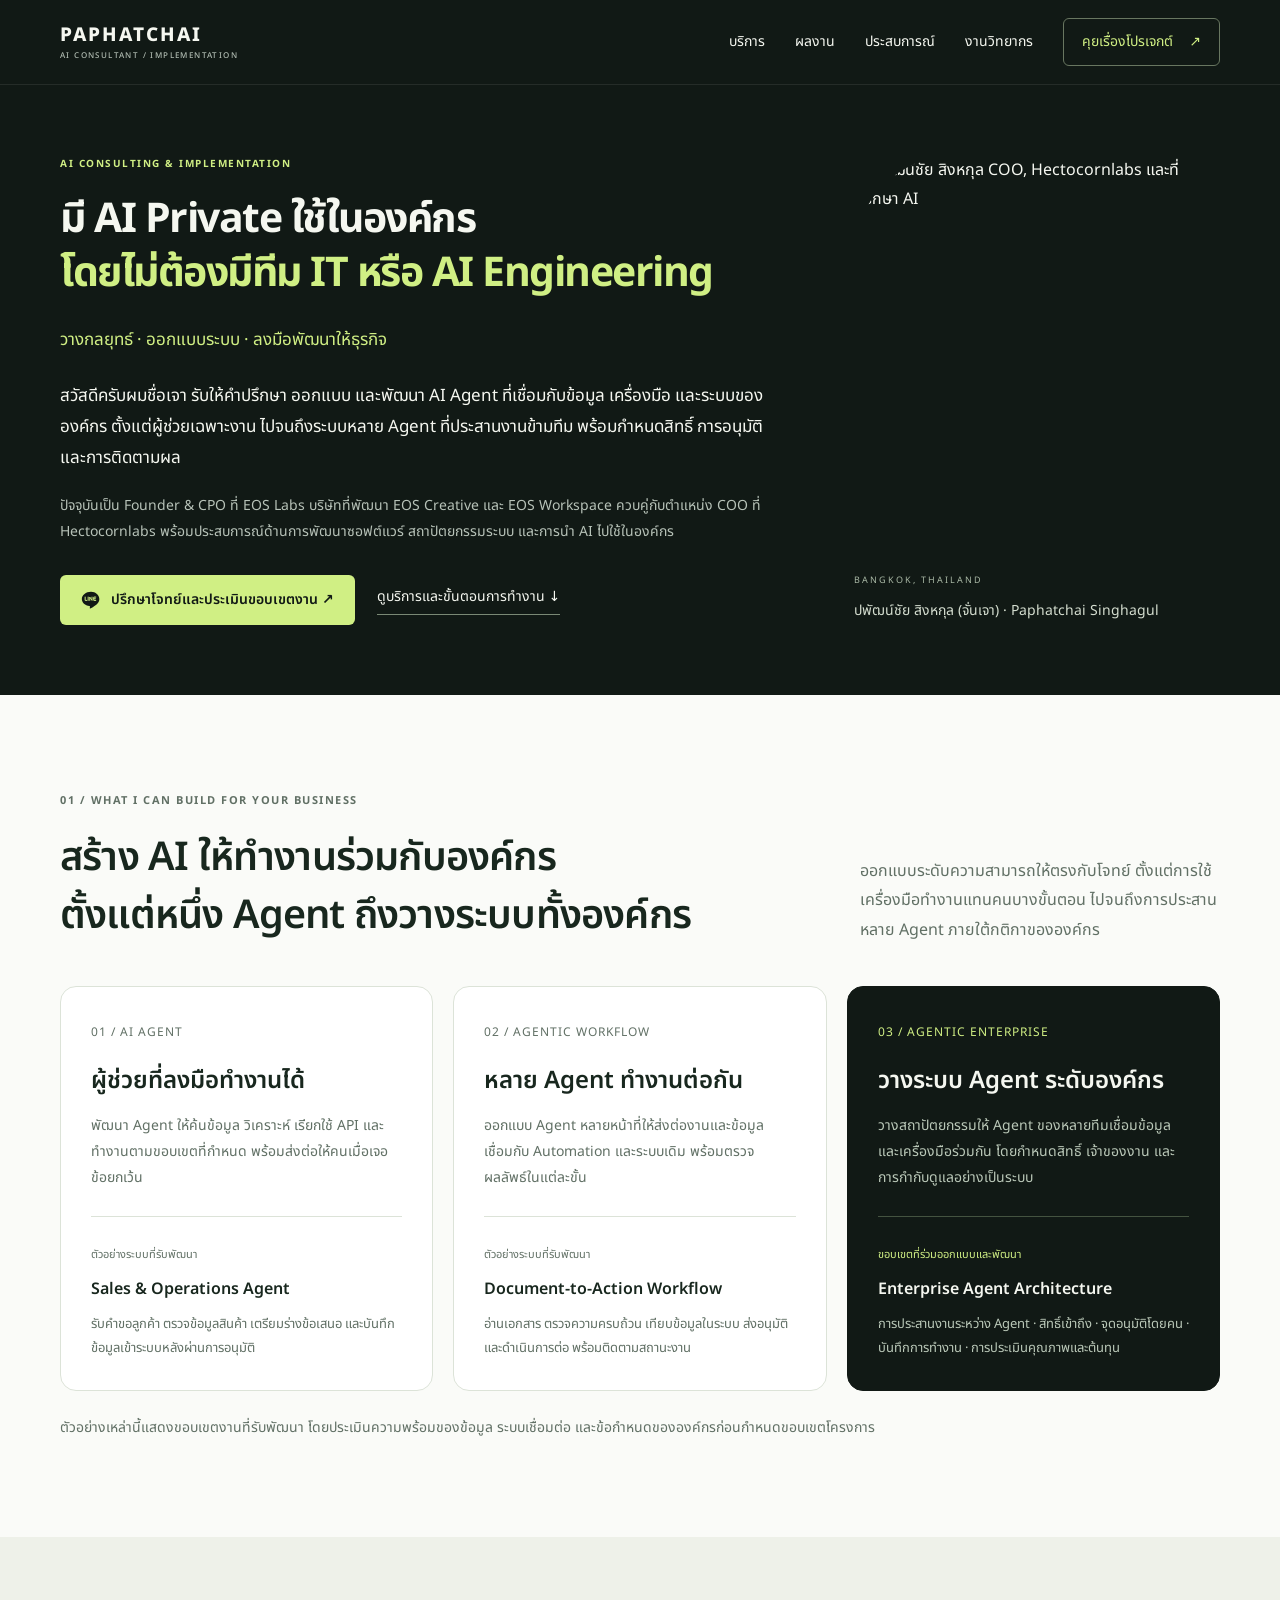
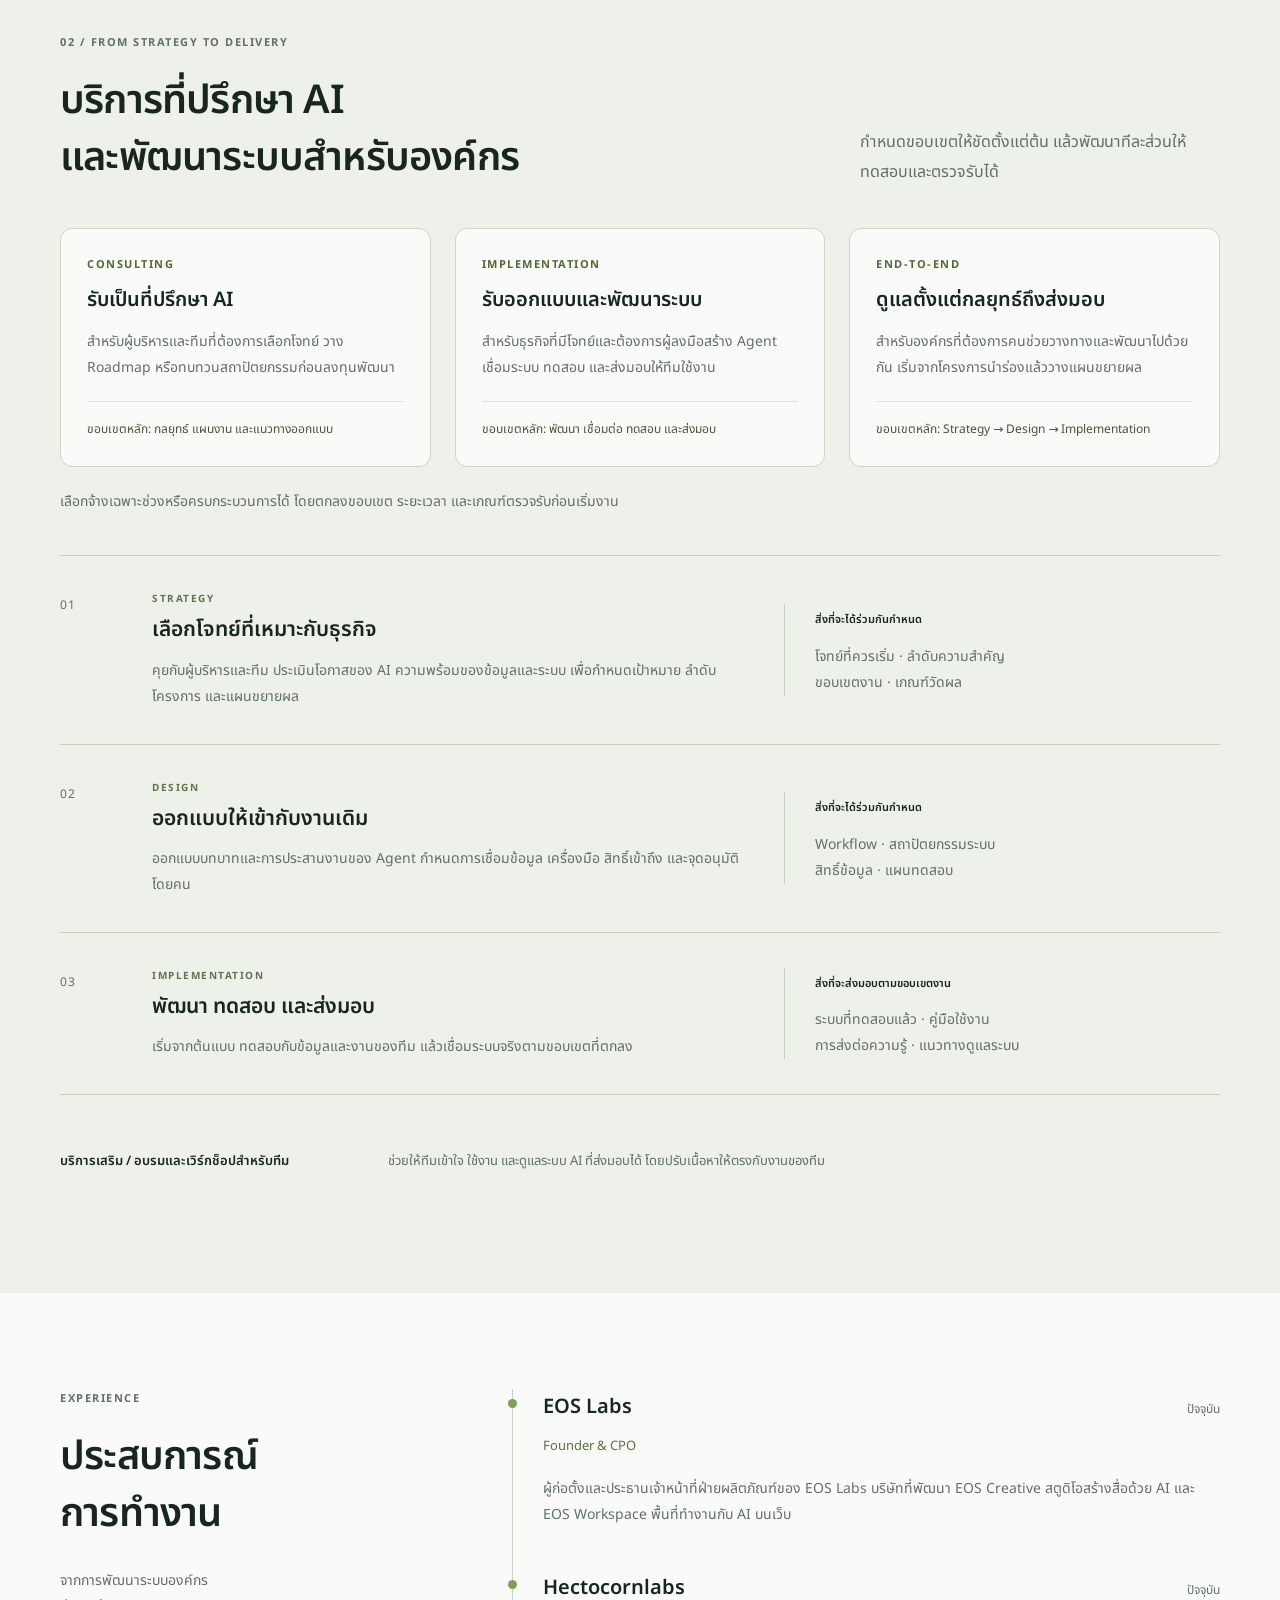
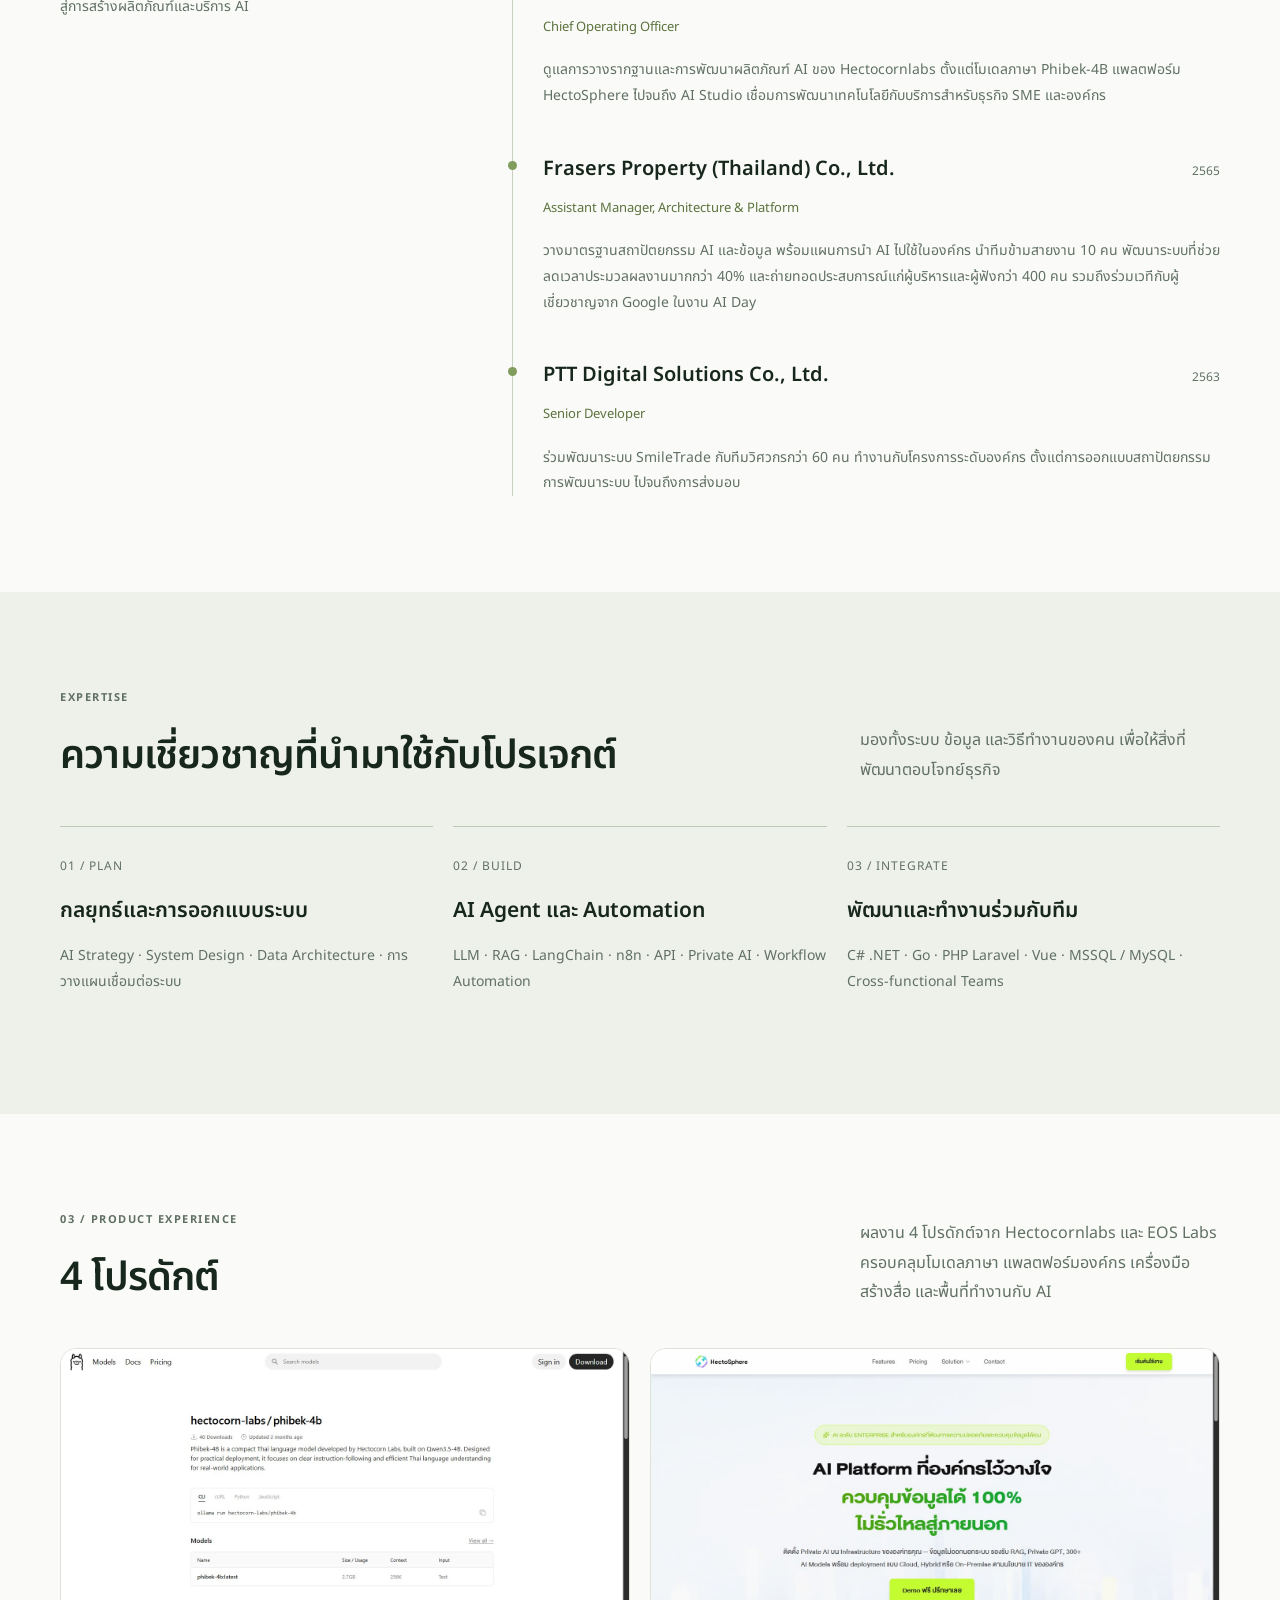
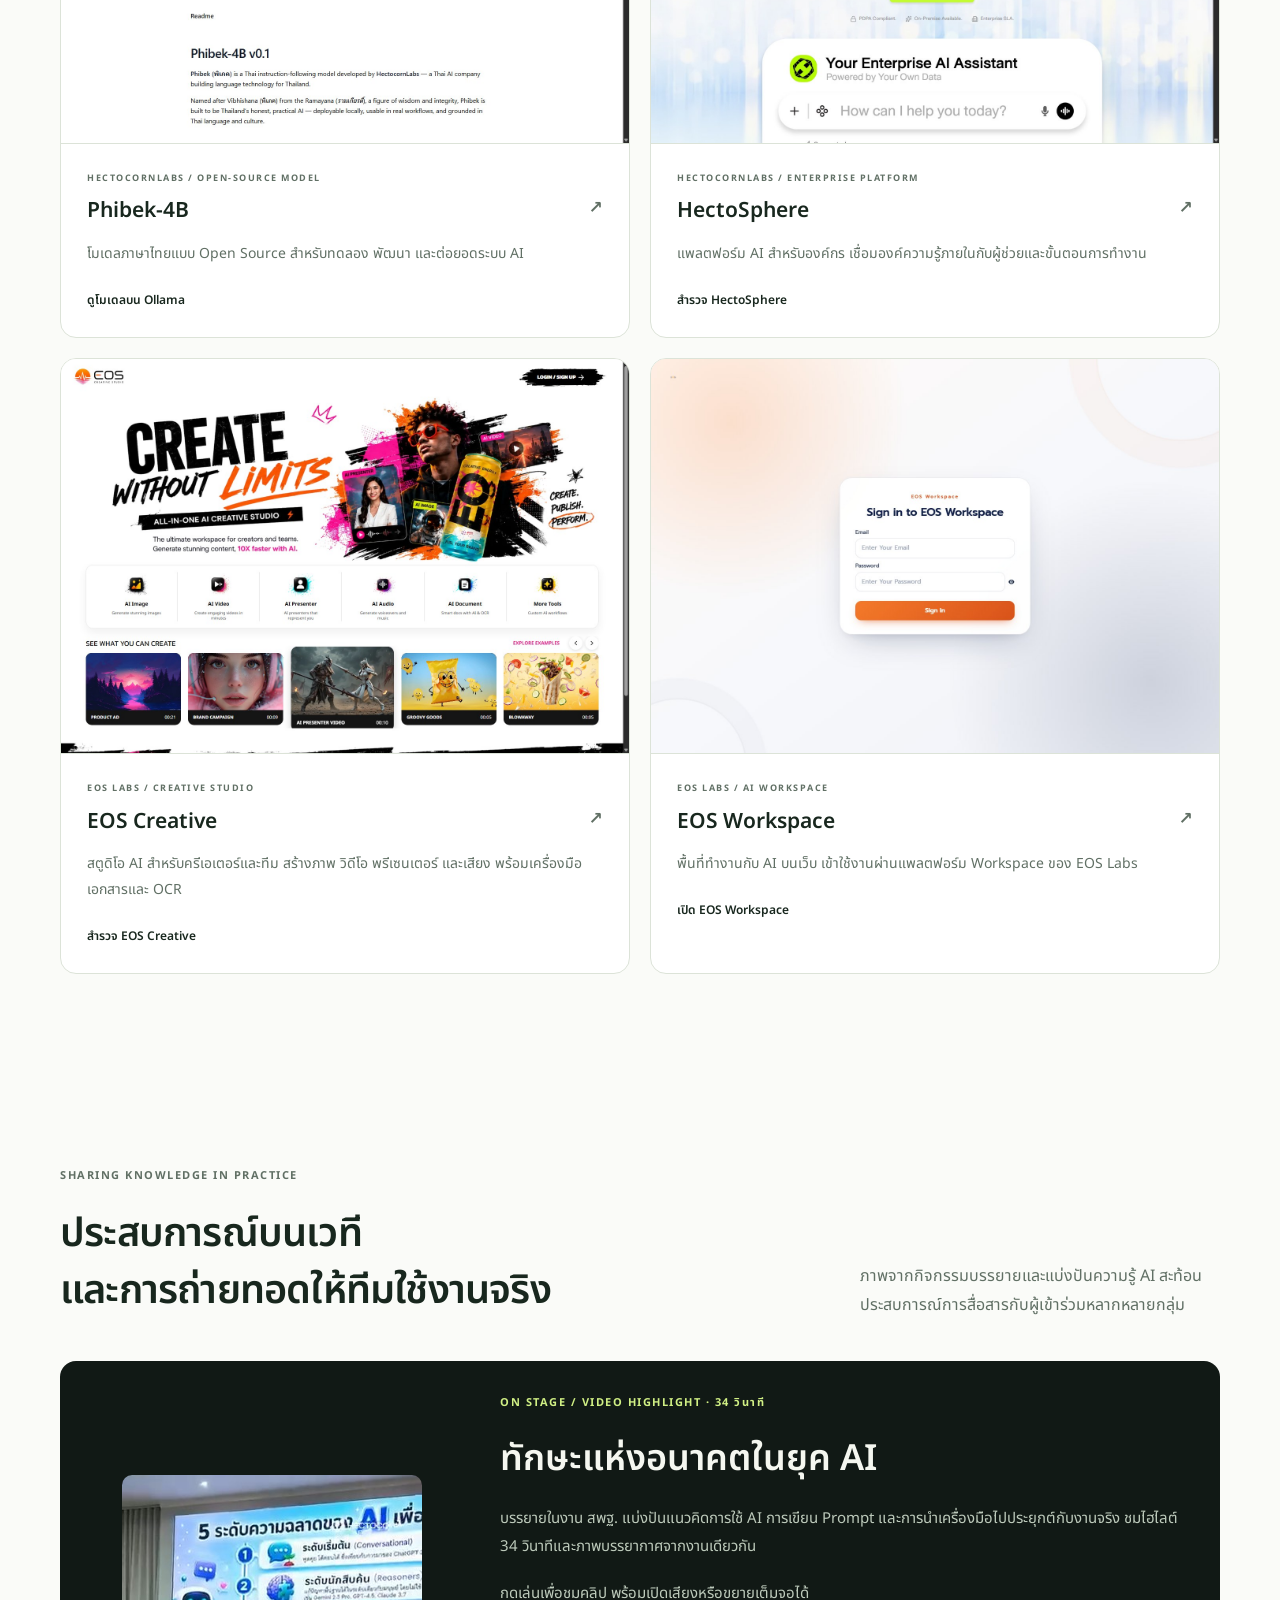
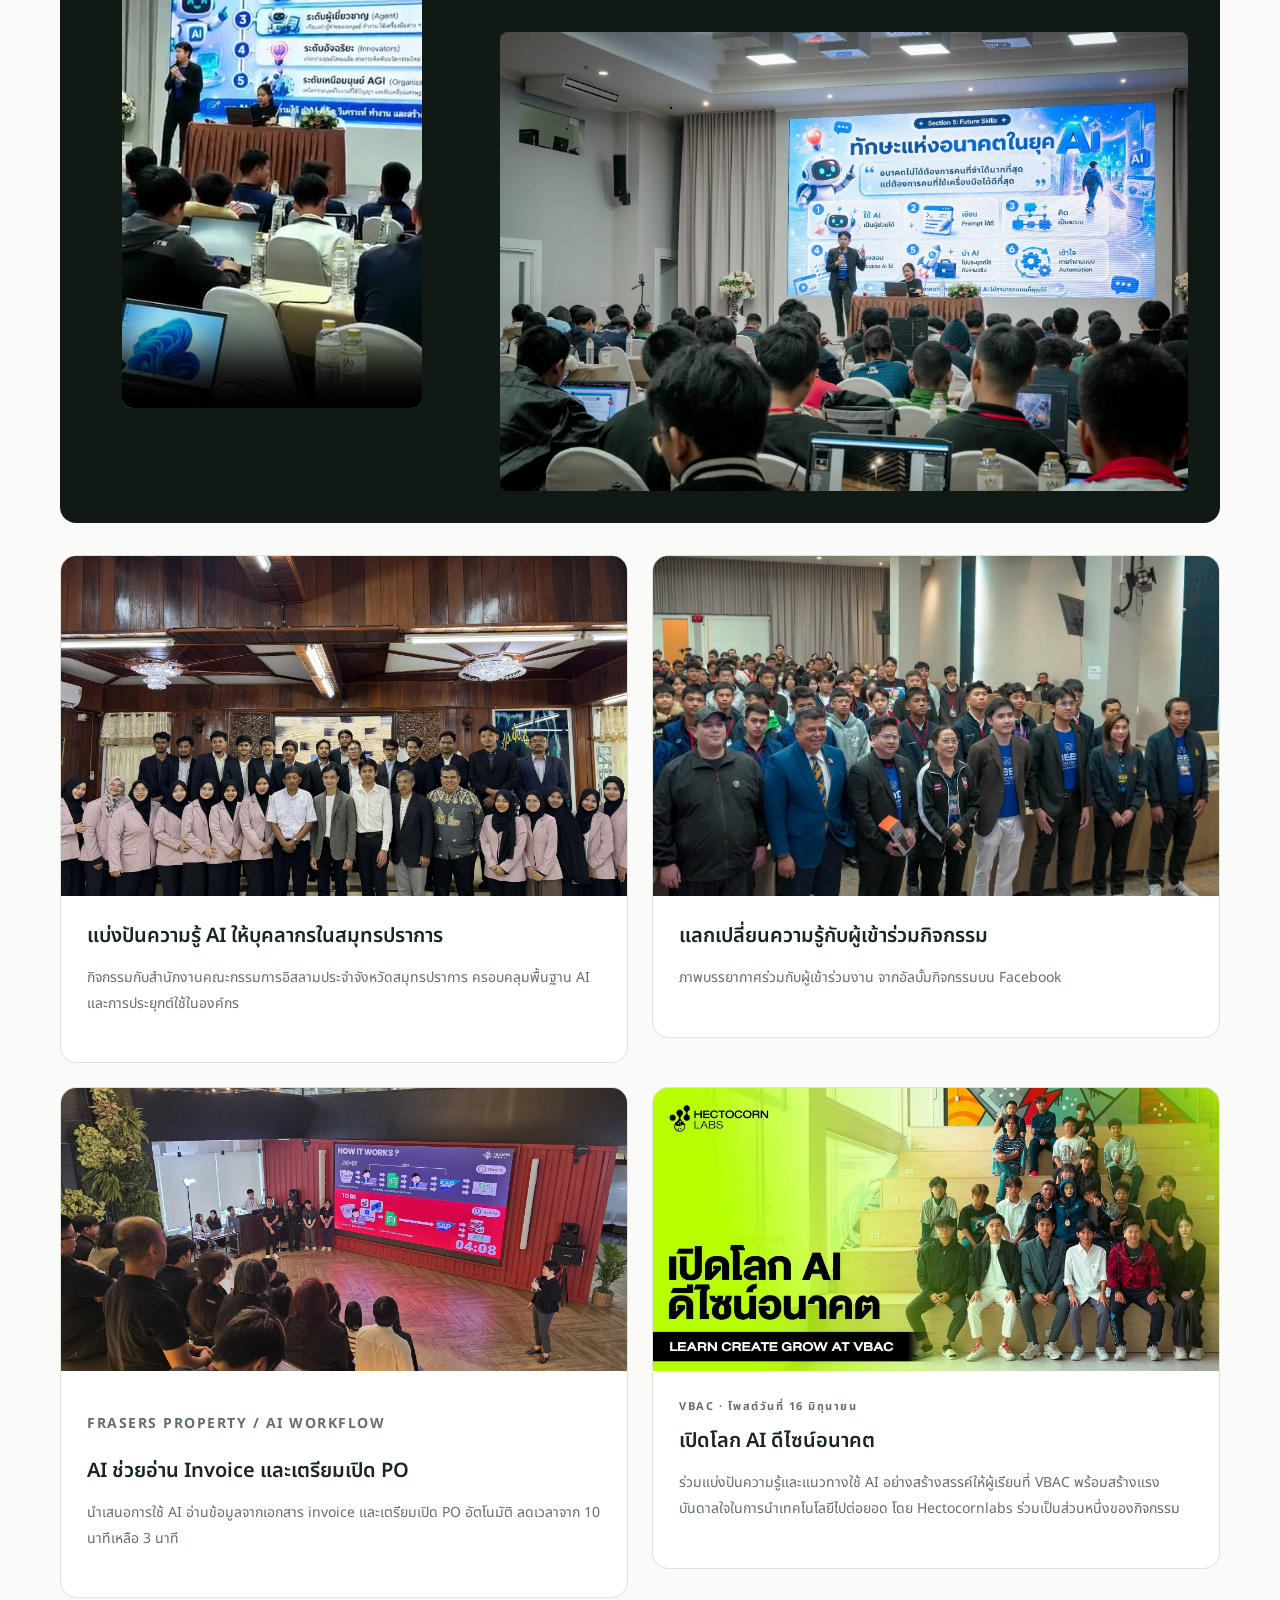
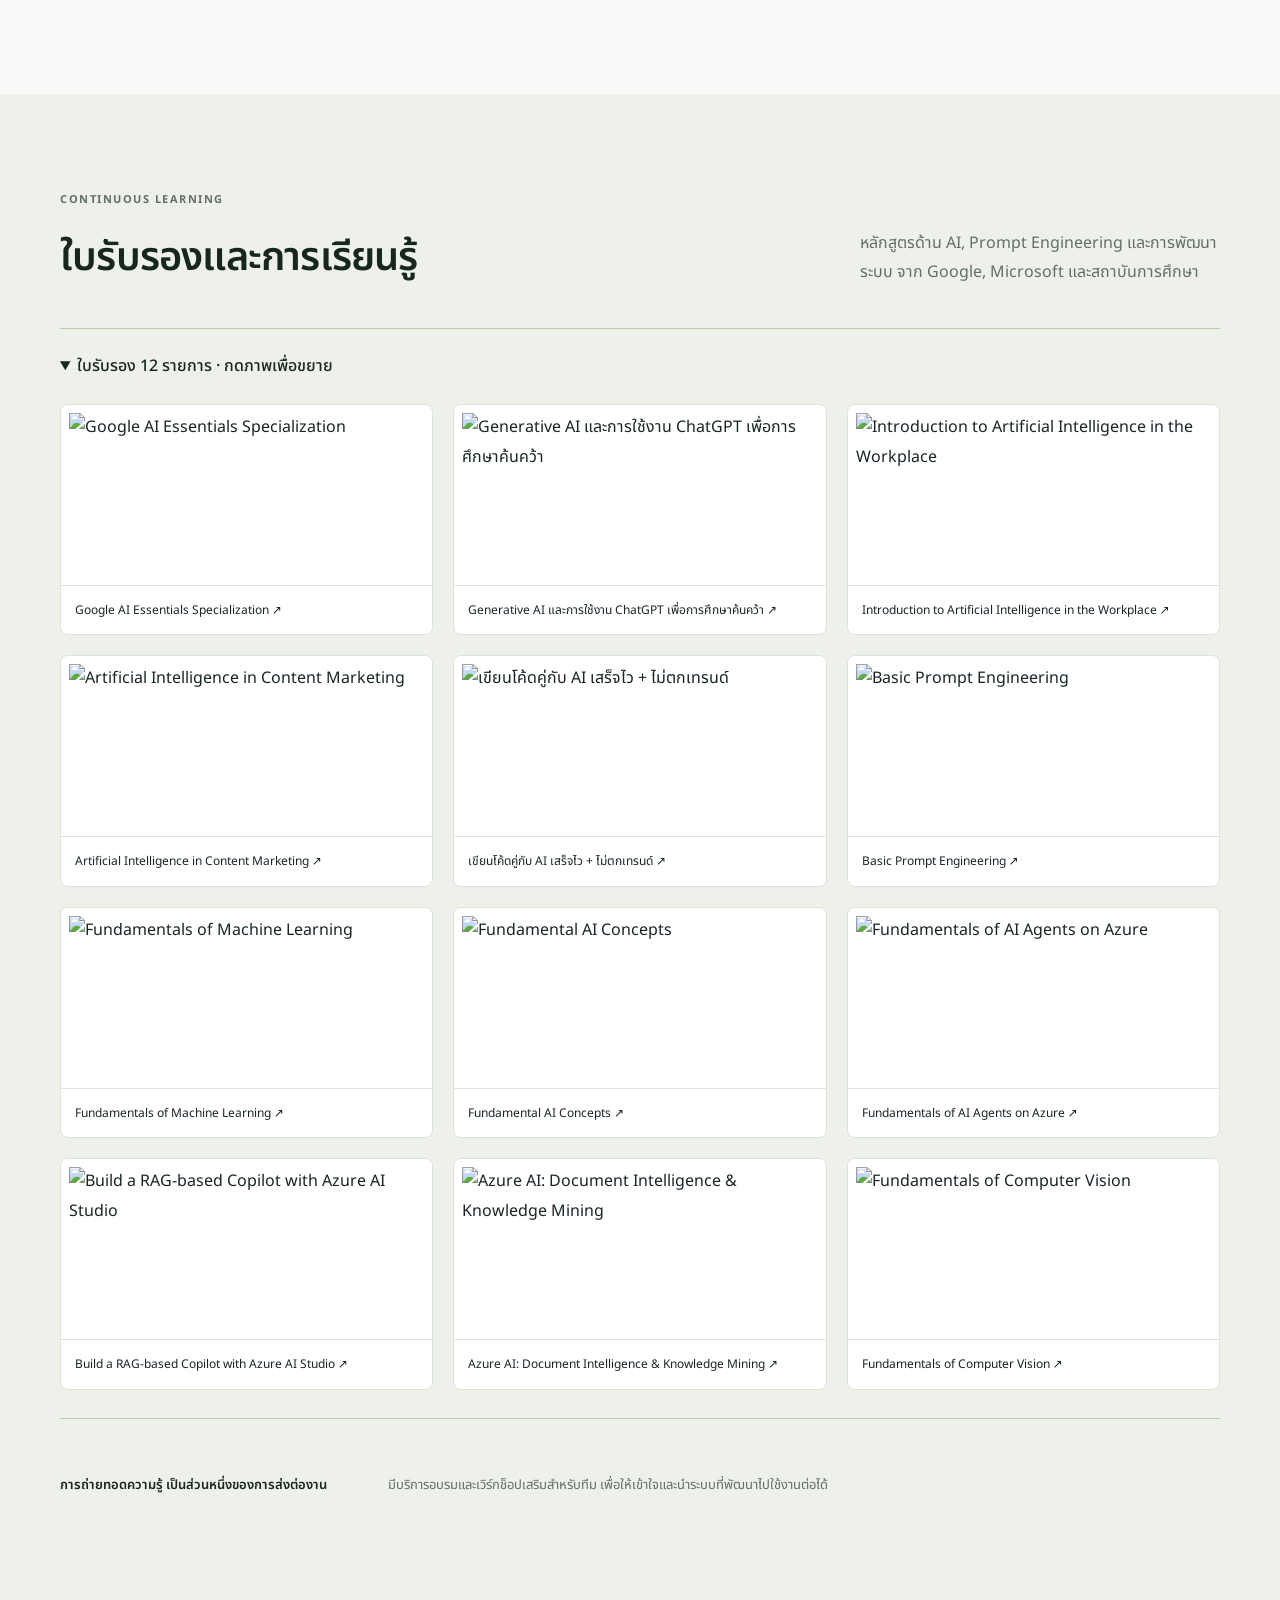
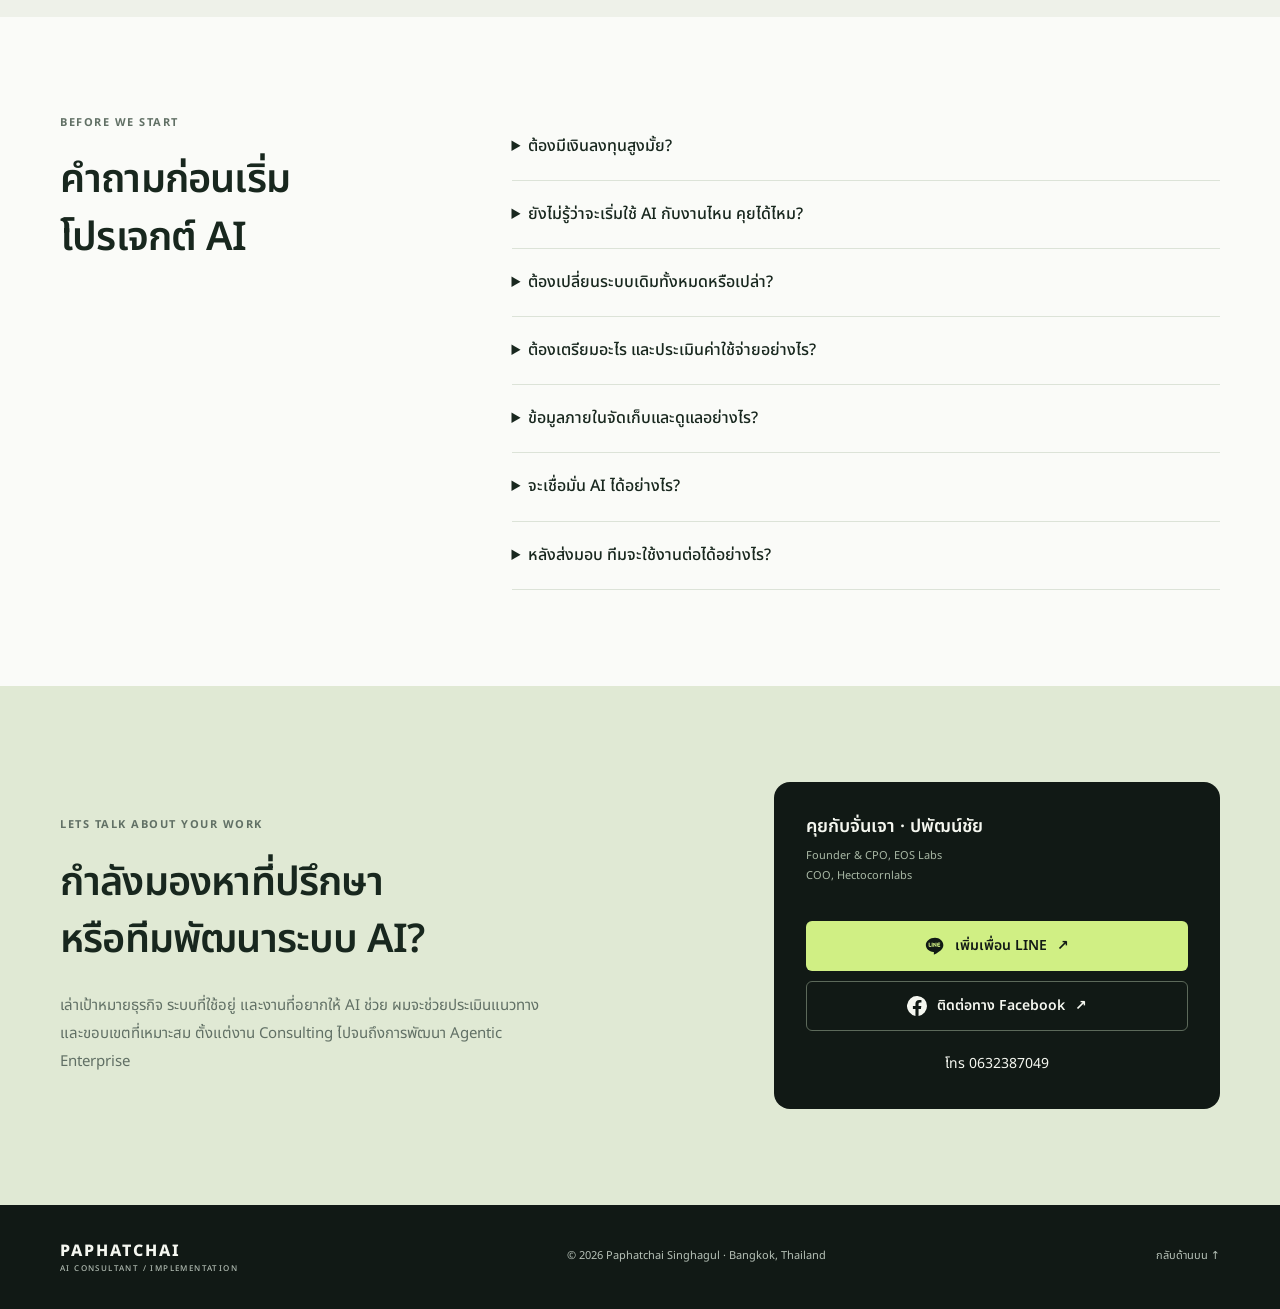
==== index.html @ 61a2ec55 "Update AI service FAQ" ====
<!DOCTYPE html>
<html lang="th">
<head>
<meta charset="UTF-8" />
<meta name="viewport" content="width=device-width, initial-scale=1" />
<title>ที่ปรึกษา AI และพัฒนา AI Agent สำหรับองค์กร | ปพัฒน์ชัย</title>
<meta name="description" content="รับปรึกษาและพัฒนา AI Agent, Agentic Workflow และ Agentic Enterprise สำหรับองค์กร โดย ปพัฒน์ชัย สิงหกุล ครบตั้งแต่ Strategy, Design ถึง Implementation" />
<meta name="robots" content="index, follow, max-image-preview:large" />
<meta name="theme-color" content="#111915" />
<link rel="icon" href="favicon.ico" sizes="64x64" />
<link rel="icon" href="favicon.svg" type="image/svg+xml" sizes="any" />
<link rel="canonical" href="https://paphatchais-coder.github.io/Profile/" />
<meta property="og:type" content="profile" />
<meta property="og:locale" content="th_TH" />
<meta property="og:site_name" content="ปพัฒน์ชัย สิงหกุล — AI Consultant" />
<meta property="og:title" content="ที่ปรึกษา AI และพัฒนา AI Agent สำหรับองค์กร | ปพัฒน์ชัย" />
<meta property="og:description" content="รับปรึกษาและพัฒนา AI Agent, Agentic Workflow และ Agentic Enterprise สำหรับองค์กร โดย ปพัฒน์ชัย สิงหกุล ครบตั้งแต่ Strategy, Design ถึง Implementation" />
<meta property="og:url" content="https://paphatchais-coder.github.io/Profile/" />
<meta property="og:image" content="https://paphatchais-coder.github.io/Profile/image/profile.jpg" />
<meta property="og:image:alt" content="ปพัฒน์ชัย สิงหกุล ที่ปรึกษาและผู้พัฒนาระบบ AI" />
<meta name="twitter:card" content="summary_large_image" />
<meta name="twitter:title" content="ที่ปรึกษา AI และพัฒนา AI Agent สำหรับองค์กร | ปพัฒน์ชัย" />
<meta name="twitter:description" content="รับปรึกษาและพัฒนา AI Agent, Agentic Workflow และ Agentic Enterprise สำหรับองค์กร โดย ปพัฒน์ชัย สิงหกุล ครบตั้งแต่ Strategy, Design ถึง Implementation" />
<meta name="twitter:image" content="https://paphatchais-coder.github.io/Profile/image/profile.jpg" />
<link rel="preconnect" href="https://fonts.googleapis.com" />
<link rel="preconnect" href="https://fonts.gstatic.com" crossorigin />
<link href="https://fonts.googleapis.com/css2?family=Noto+Sans+Thai:wght@400;500;600;700;800&display=swap" rel="stylesheet" />
<link rel="stylesheet" href="site.css" />
<script type="application/ld+json">{
    "@context":  "https://schema.org",
    "@graph":  [
                   {
                       "url":  "https://paphatchais-coder.github.io/Profile/",
                       "knowsAbout":  [
                                          "AI Strategy",
                                          "AI Implementation",
                                          "AI Agents",
                                          "Workflow Automation",
                                          "RAG"
                                      ],
                       "@type":  "Person",
                       "telephone":  "0632387049",
                       "jobTitle":  [
                                        "AI Consultant",
                                        "Founder \u0026 CPO, EOS Labs",
                                        "Chief Operating Officer, Hectocornlabs"
                                    ],
                       "image":  "https://paphatchais-coder.github.io/Profile/image/profile.jpg",
                       "name":  "ปพัฒน์ชัย สิงหกุล",
                       "sameAs":  [
                                      "https://github.com/paphatchais-coder",
                                      "https://lin.ee/7qlZJI0",
                                      "https://www.facebook.com/Mr.paphatchai"
                                  ],
                       "worksFor":  [
                                        {
                                            "name":  "EOS Labs",
                                            "@type":  "Organization"
                                        },
                                        {
                                            "name":  "Hectocornlabs",
                                            "@type":  "Organization"
                                        }
                                    ],
                       "@id":  "https://paphatchais-coder.github.io/Profile/#person",
                       "alternateName":  "Paphatchai Singhagul"
                   },
                   {
                       "mainEntity":  {
                                          "@id":  "https://paphatchais-coder.github.io/Profile/#person"
                                      },
                       "url":  "https://paphatchais-coder.github.io/Profile/",
                       "name":  "ประวัติและผลงาน ปพัฒน์ชัย สิงหกุล",
                       "@type":  "ProfilePage",
                       "inLanguage":  "th"
                   },
                   {
                       "name":  "AI Consulting \u0026 Implementation",
                       "provider":  {
                                        "@id":  "https://paphatchais-coder.github.io/Profile/#person"
                                    },
                       "description":  "รับปรึกษาและพัฒนา AI Agent, Agentic Workflow และ Agentic Enterprise สำหรับองค์กร โดย ปพัฒน์ชัย สิงหกุล ครบตั้งแต่ Strategy, Design ถึง Implementation",
                       "serviceType":  "AI Consulting, AI Agent Development, Agentic Workflow, Agentic Enterprise Implementation",
                       "@type":  "Service",
                       "url":  "https://paphatchais-coder.github.io/Profile/#services"
                   }
               ]
}</script>
</head>
<body id="top">
<a class="skip-link" href="#main">ข้ามไปเนื้อหาหลัก</a><header class="site-header"><nav class="wrap navigation" aria-label="เมนูหลัก">
<a class="wordmark" href="#top">PAPHATCHAI<span>AI CONSULTANT / IMPLEMENTATION</span></a>
<button class="menu-toggle" type="button" aria-controls="primary-navigation" aria-expanded="false" aria-label="เปิดเมนู"><span></span><span></span><span></span></button>
<div class="nav-links" id="primary-navigation"><a href="#services">บริการ</a><a href="#work">ผลงาน</a><a href="#experience">ประสบการณ์</a><a href="#speaking">งานวิทยากร</a><a class="nav-contact" href="#contact">คุยเรื่องโปรเจกต์ <span aria-hidden="true">↗</span></a></div>
</nav></header><main id="main">
<section class="profile-hero"><div class="wrap profile-grid"><div><p class="eyebrow">AI CONSULTING &amp; IMPLEMENTATION</p><h1>มี AI Private ใช้ในองค์กร<br /><em>โดยไม่ต้องมีทีม IT หรือ AI Engineering</em></h1><p class="profile-role">วางกลยุทธ์ · ออกแบบระบบ · ลงมือพัฒนาให้ธุรกิจ</p><p class="intro">สวัสดีครับผมชื่อเจา รับให้คำปรึกษา ออกแบบ และพัฒนา AI Agent ที่เชื่อมกับข้อมูล เครื่องมือ และระบบขององค์กร ตั้งแต่ผู้ช่วยเฉพาะงาน ไปจนถึงระบบหลาย Agent ที่ประสานงานข้ามทีม พร้อมกำหนดสิทธิ์ การอนุมัติ และการติดตามผล</p><p>ปัจจุบันเป็น Founder &amp; CPO ที่ EOS Labs บริษัทที่พัฒนา EOS Creative และ EOS Workspace ควบคู่กับตำแหน่ง COO ที่ Hectocornlabs พร้อมประสบการณ์ด้านการพัฒนาซอฟต์แวร์ สถาปัตยกรรมระบบ และการนำ AI ไปใช้ในองค์กร</p><div class="actions"><a class="button primary" href="https://lin.ee/7qlZJI0"><svg viewBox="0 0 24 24" aria-hidden="true"><path fill="currentColor" d="M12 2C5.9 2 1 5.9 1 10.7c0 4.3 3.9 7.9 9.1 8.6.4.1.8.3.7.8l-.3 1.6c-.1.5.2.7.6.5 3.4-1.5 7.1-4 9-6.3 1.3-1.5 1.9-3.2 1.9-5.2C22 5.9 17.6 2 12 2Z"/><path class="icon-cutout" fill="none" stroke-width="1.15" stroke-linecap="round" stroke-linejoin="round" d="M5 8.5v4h2M8.6 8.5v4M10.5 12.5v-4l2.7 4v-4M17.7 8.5h-2.4v4h2.4m-2.4-2h2"/></svg> ปรึกษาโจทย์และประเมินขอบเขตงาน ↗</a><a class="text-link" href="#services">ดูบริการและขั้นตอนการทำงาน ↓</a></div></div><div class="profile-photo"><img src="image/profile.jpg" alt="ปพัฒน์ชัย สิงหกุล COO, Hectocornlabs และที่ปรึกษา AI" width="640" height="760" fetchpriority="high" /><span>BANGKOK, THAILAND</span><p class="consultant-name">ปพัฒน์ชัย สิงหกุล (จั่นเจา) · Paphatchai Singhagul</p></div></div></section>
<section class="section capabilities" id="use-cases"><div class="wrap">
<div class="section-heading"><div><p class="eyebrow">01 / WHAT I CAN BUILD FOR YOUR BUSINESS</p><h2>สร้าง AI ให้ทำงานร่วมกับองค์กร<br />ตั้งแต่หนึ่ง Agent ถึงวางระบบทั้งองค์กร</h2></div><p>ออกแบบระดับความสามารถให้ตรงกับโจทย์ ตั้งแต่การใช้เครื่องมือทำงานแทนคนบางขั้นตอน ไปจนถึงการประสานหลาย Agent ภายใต้กติกาขององค์กร</p></div>
<div class="cards three">
<article class="case-card"><span class="number">01 / AI AGENT</span><h3>ผู้ช่วยที่ลงมือทำงานได้</h3><p>พัฒนา Agent ให้ค้นข้อมูล วิเคราะห์ เรียกใช้ API และทำงานตามขอบเขตที่กำหนด พร้อมส่งต่อให้คนเมื่อเจอข้อยกเว้น</p><div class="card-result"><span>ตัวอย่างระบบที่รับพัฒนา</span><strong>Sales &amp; Operations Agent</strong><p>รับคำขอลูกค้า ตรวจข้อมูลสินค้า เตรียมร่างข้อเสนอ และบันทึกข้อมูลเข้าระบบหลังผ่านการอนุมัติ</p></div></article>
<article class="case-card"><span class="number">02 / AGENTIC WORKFLOW</span><h3>หลาย Agent ทำงานต่อกัน</h3><p>ออกแบบ Agent หลายหน้าที่ให้ส่งต่องานและข้อมูล เชื่อมกับ Automation และระบบเดิม พร้อมตรวจผลลัพธ์ในแต่ละขั้น</p><div class="card-result"><span>ตัวอย่างระบบที่รับพัฒนา</span><strong>Document-to-Action Workflow</strong><p>อ่านเอกสาร ตรวจความครบถ้วน เทียบข้อมูลในระบบ ส่งอนุมัติ และดำเนินการต่อ พร้อมติดตามสถานะงาน</p></div></article>
<article class="case-card enterprise-capability"><span class="number">03 / AGENTIC ENTERPRISE</span><h3>วางระบบ Agent ระดับองค์กร</h3><p>วางสถาปัตยกรรมให้ Agent ของหลายทีมเชื่อมข้อมูลและเครื่องมือร่วมกัน โดยกำหนดสิทธิ์ เจ้าของงาน และการกำกับดูแลอย่างเป็นระบบ</p><div class="card-result"><span>ขอบเขตที่ร่วมออกแบบและพัฒนา</span><strong>Enterprise Agent Architecture</strong><p>การประสานงานระหว่าง Agent · สิทธิ์เข้าถึง · จุดอนุมัติโดยคน · บันทึกการทำงาน · การประเมินคุณภาพและต้นทุน</p></div></article>
</div><p class="section-note">ตัวอย่างเหล่านี้แสดงขอบเขตงานที่รับพัฒนา โดยประเมินความพร้อมของข้อมูล ระบบเชื่อมต่อ และข้อกำหนดขององค์กรก่อนกำหนดขอบเขตโครงการ</p>
</div></section><section class="section tinted" id="services"><div class="wrap"><div class="section-heading"><div><p class="eyebrow">02 / FROM STRATEGY TO DELIVERY</p><h2>บริการที่ปรึกษา AI<br />และพัฒนาระบบสำหรับองค์กร</h2></div><p>กำหนดขอบเขตให้ชัดตั้งแต่ต้น แล้วพัฒนาทีละส่วนให้ทดสอบและตรวจรับได้</p></div>
<div class="engagements" aria-label="รูปแบบบริการ">
<article><p class="eyebrow">CONSULTING</p><h3>รับเป็นที่ปรึกษา AI</h3><p>สำหรับผู้บริหารและทีมที่ต้องการเลือกโจทย์ วาง Roadmap หรือทบทวนสถาปัตยกรรมก่อนลงทุนพัฒนา</p><span>ขอบเขตหลัก: กลยุทธ์ แผนงาน และแนวทางออกแบบ</span></article>
<article><p class="eyebrow">IMPLEMENTATION</p><h3>รับออกแบบและพัฒนาระบบ</h3><p>สำหรับธุรกิจที่มีโจทย์และต้องการผู้ลงมือสร้าง Agent เชื่อมระบบ ทดสอบ และส่งมอบให้ทีมใช้งาน</p><span>ขอบเขตหลัก: พัฒนา เชื่อมต่อ ทดสอบ และส่งมอบ</span></article>
<article><p class="eyebrow">END-TO-END</p><h3>ดูแลตั้งแต่กลยุทธ์ถึงส่งมอบ</h3><p>สำหรับองค์กรที่ต้องการคนช่วยวางทางและพัฒนาไปด้วยกัน เริ่มจากโครงการนำร่องแล้ววางแผนขยายผล</p><span>ขอบเขตหลัก: Strategy → Design → Implementation</span></article>
</div>
<p class="engagement-note">เลือกจ้างเฉพาะช่วงหรือครบกระบวนการได้ โดยตกลงขอบเขต ระยะเวลา และเกณฑ์ตรวจรับก่อนเริ่มงาน</p><div class="process-list">
<article><span class="number">01</span><div><p class="eyebrow">STRATEGY</p><h3>เลือกโจทย์ที่เหมาะกับธุรกิจ</h3><p>คุยกับผู้บริหารและทีม ประเมินโอกาสของ AI ความพร้อมของข้อมูลและระบบ เพื่อกำหนดเป้าหมาย ลำดับโครงการ และแผนขยายผล</p></div><div class="deliverable"><span>สิ่งที่จะได้ร่วมกันกำหนด</span><p>โจทย์ที่ควรเริ่ม · ลำดับความสำคัญ<br />ขอบเขตงาน · เกณฑ์วัดผล</p></div></article>
<article><span class="number">02</span><div><p class="eyebrow">DESIGN</p><h3>ออกแบบให้เข้ากับงานเดิม</h3><p>ออกแบบบทบาทและการประสานงานของ Agent กำหนดการเชื่อมข้อมูล เครื่องมือ สิทธิ์เข้าถึง และจุดอนุมัติโดยคน</p></div><div class="deliverable"><span>สิ่งที่จะได้ร่วมกันกำหนด</span><p>Workflow · สถาปัตยกรรมระบบ<br />สิทธิ์ข้อมูล · แผนทดสอบ</p></div></article>
<article><span class="number">03</span><div><p class="eyebrow">IMPLEMENTATION</p><h3>พัฒนา ทดสอบ และส่งมอบ</h3><p>เริ่มจากต้นแบบ ทดสอบกับข้อมูลและงานของทีม แล้วเชื่อมระบบจริงตามขอบเขตที่ตกลง</p></div><div class="deliverable"><span>สิ่งที่จะส่งมอบตามขอบเขตงาน</span><p>ระบบที่ทดสอบแล้ว · คู่มือใช้งาน<br />การส่งต่อความรู้ · แนวทางดูแลระบบ</p></div></article>
</div><aside class="training-note"><strong>บริการเสริม / อบรมและเวิร์กช็อปสำหรับทีม</strong><p>ช่วยให้ทีมเข้าใจ ใช้งาน และดูแลระบบ AI ที่ส่งมอบได้ โดยปรับเนื้อหาให้ตรงกับงานของทีม</p></aside></div></section><section class="section" id="experience"><div class="wrap profile-section"><div><p class="eyebrow">EXPERIENCE</p><h2>ประสบการณ์<br />การทำงาน</h2><p class="section-note">จากการพัฒนาระบบองค์กร<br />สู่การสร้างผลิตภัณฑ์และบริการ AI</p></div><div class="timeline"><div class="timeline-item active"><div class="timeline-dot"></div><div class="tl-row"><div class="tl-company">EOS Labs</div><div class="tl-period">ปัจจุบัน</div></div><div class="tl-role">Founder &amp; CPO</div><div class="tl-desc">ผู้ก่อตั้งและประธานเจ้าหน้าที่ฝ่ายผลิตภัณฑ์ของ EOS Labs บริษัทที่พัฒนา EOS Creative สตูดิโอสร้างสื่อด้วย AI และ EOS Workspace พื้นที่ทำงานกับ AI บนเว็บ</div></div><div class="timeline-item active">
        <div class="timeline-dot"></div>
        <div class="tl-row">
          <div class="tl-company">Hectocornlabs</div>
          <div class="tl-period">ปัจจุบัน</div>
        </div>
        <div class="tl-role">Chief Operating Officer</div>
        <div class="tl-desc">ดูแลการวางรากฐานและการพัฒนาผลิตภัณฑ์ AI ของ Hectocornlabs ตั้งแต่โมเดลภาษา Phibek-4B แพลตฟอร์ม HectoSphere ไปจนถึง AI Studio เชื่อมการพัฒนาเทคโนโลยีกับบริการสำหรับธุรกิจ SME และองค์กร</div>
      </div>
<div class="timeline-item">
        <div class="timeline-dot"></div>
        <div class="tl-row">
          <div class="tl-company">Frasers Property (Thailand) Co., Ltd.</div>
          <div class="tl-period">2565</div>
        </div>
        <div class="tl-role">Assistant Manager, Architecture &amp; Platform</div>
        <div class="tl-desc">วางมาตรฐานสถาปัตยกรรม AI และข้อมูล พร้อมแผนการนำ AI ไปใช้ในองค์กร นำทีมข้ามสายงาน 10 คน พัฒนาระบบที่ช่วยลดเวลาประมวลผลงานมากกว่า 40% และถ่ายทอดประสบการณ์แก่ผู้บริหารและผู้ฟังกว่า 400 คน รวมถึงร่วมเวทีกับผู้เชี่ยวชาญจาก Google ในงาน AI Day</div>
      </div>
<div class="timeline-item">
        <div class="timeline-dot"></div>
        <div class="tl-row">
          <div class="tl-company">PTT Digital Solutions Co., Ltd.</div>
          <div class="tl-period">2563</div>
        </div>
        <div class="tl-role">Senior Developer</div>
        <div class="tl-desc">ร่วมพัฒนาระบบ SmileTrade กับทีมวิศวกรกว่า 60 คน ทำงานกับโครงการระดับองค์กร ตั้งแต่การออกแบบสถาปัตยกรรม การพัฒนาระบบ ไปจนถึงการส่งมอบ</div>
      </div></div></div></section>
<section class="section tinted"><div class="wrap"><div class="section-heading"><div><p class="eyebrow">EXPERTISE</p><h2>ความเชี่ยวชาญที่นำมาใช้กับโปรเจกต์</h2></div><p>มองทั้งระบบ ข้อมูล และวิธีทำงานของคน เพื่อให้สิ่งที่พัฒนาตอบโจทย์ธุรกิจ</p></div><div class="cards three"><article class="expertise"><span class="number">01 / PLAN</span><h3>กลยุทธ์และการออกแบบระบบ</h3><p>AI Strategy · System Design · Data Architecture · การวางแผนเชื่อมต่อระบบ</p></article><article class="expertise"><span class="number">02 / BUILD</span><h3>AI Agent และ Automation</h3><p>LLM · RAG · LangChain · n8n · API · Private AI · Workflow Automation</p></article><article class="expertise"><span class="number">03 / INTEGRATE</span><h3>พัฒนาและทำงานร่วมกับทีม</h3><p>C# .NET · Go · PHP Laravel · Vue · MSSQL / MySQL · Cross-functional Teams</p></article></div></div></section>
<section class="section" id="work"><div class="wrap"><div class="section-heading"><div><p class="eyebrow">03 / PRODUCT EXPERIENCE</p><h2>4 โปรดักต์ </h2></div><p>ผลงาน 4 โปรดักต์จาก Hectocornlabs และ EOS Labs ครอบคลุมโมเดลภาษา แพลตฟอร์มองค์กร เครื่องมือสร้างสื่อ และพื้นที่ทำงานกับ AI</p></div><div class="cards three product-grid">
<a class="product" href="https://ollama.com/hectocorn-labs/phibek-4b" target="_blank" rel="noopener"><div class="product-screenshot"><img src="image/product-phibek.jpg" alt="หน้าโมเดล Phibek-4B บนเว็บไซต์ Ollama" width="1440" height="1000" loading="lazy" decoding="async" /></div><div class="product-copy"><p class="eyebrow">HECTOCORNLABS / OPEN-SOURCE MODEL</p><h3>Phibek-4B <span>↗</span></h3><p>โมเดลภาษาไทยแบบ Open Source สำหรับทดลอง พัฒนา และต่อยอดระบบ AI</p><span class="product-link">ดูโมเดลบน Ollama</span></div></a>
<a class="product" href="https://hectosphere.hectocornlabs.com/" target="_blank" rel="noopener"><div class="product-screenshot"><img src="image/product-hectosphere.jpg" alt="หน้าเว็บไซต์ HectoSphere แพลตฟอร์ม Private AI สำหรับองค์กร" width="1440" height="1000" loading="lazy" decoding="async" /></div><div class="product-copy"><p class="eyebrow">HECTOCORNLABS / ENTERPRISE PLATFORM</p><h3>HectoSphere <span>↗</span></h3><p>แพลตฟอร์ม AI สำหรับองค์กร เชื่อมองค์ความรู้ภายในกับผู้ช่วยและขั้นตอนการทำงาน</p><span class="product-link">สำรวจ HectoSphere</span></div></a>
<a class="product" href="https://creative.eoslabs.tech/" target="_blank" rel="noopener"><div class="product-screenshot"><img src="image/product-eos-creative.jpg" alt="หน้าเว็บไซต์ EOS Creative สตูดิโอสร้างสื่อด้วย AI" width="1440" height="1000" loading="lazy" decoding="async" /></div><div class="product-copy"><p class="eyebrow">EOS LABS / CREATIVE STUDIO</p><h3>EOS Creative <span>↗</span></h3><p>สตูดิโอ AI สำหรับครีเอเตอร์และทีม สร้างภาพ วิดีโอ พรีเซนเตอร์ และเสียง พร้อมเครื่องมือเอกสารและ OCR</p><span class="product-link">สำรวจ EOS Creative</span></div></a>
<a class="product" href="https://workspace.eoslabs.tech/" target="_blank" rel="noopener"><div class="product-screenshot"><img src="image/product-eos-workspace.jpg" alt="หน้าเข้าสู่ระบบ EOS Workspace" width="1440" height="1000" loading="lazy" decoding="async" /></div><div class="product-copy"><p class="eyebrow">EOS LABS / AI WORKSPACE</p><h3>EOS Workspace <span>↗</span></h3><p>พื้นที่ทำงานกับ AI บนเว็บ เข้าใช้งานผ่านแพลตฟอร์ม Workspace ของ EOS Labs</p><span class="product-link">เปิด EOS Workspace</span></div></a></div></div></section>
<section class="section" id="speaking"><div class="wrap"><div class="section-heading"><div><p class="eyebrow">SHARING KNOWLEDGE IN PRACTICE</p><h2>ประสบการณ์บนเวที<br />และการถ่ายทอดให้ทีมใช้งานจริง</h2></div><p>ภาพจากกิจกรรมบรรยายและแบ่งปันความรู้ AI สะท้อนประสบการณ์การสื่อสารกับผู้เข้าร่วมหลากหลายกลุ่ม</p></div><article class="speaking-video">
<div class="speaking-video-player">
<video controls playsinline autoplay muted preload="none" poster="image/speaking-obec-video-poster.jpg" width="360" height="640" aria-label="วิดีโอไฮไลต์บรรยากาศการบรรยาย AI งาน สพฐ." aria-describedby="speaking-video-description">
<source src="งาน%20สพฐ.mp4" type="video/mp4" />
เบราว์เซอร์นี้ไม่รองรับวิดีโอ <a href="งาน%20สพฐ.mp4">เปิดไฟล์วิดีโอ</a>
</video>
</div>
<div class="speaking-video-copy"><p class="eyebrow">ON STAGE / VIDEO HIGHLIGHT · 34 วินาที</p><h3>ทักษะแห่งอนาคตในยุค AI</h3><p id="speaking-video-description">บรรยายในงาน สพฐ. แบ่งปันแนวคิดการใช้ AI การเขียน Prompt และการนำเครื่องมือไปประยุกต์กับงานจริง ชมไฮไลต์ 34 วินาทีและภาพบรรยากาศจากงานเดียวกัน</p><p class="section-note">กดเล่นเพื่อชมคลิป พร้อมเปิดเสียงหรือขยายเต็มจอได้</p><figure class="event-photo"><img src="image/speaking-ai-future-skills.jpg" alt="ภาพบรรยายทักษะแห่งอนาคตในยุค AI จากงานเดียวกับวิดีโอไฮไลต์" width="2048" height="1365" loading="lazy" decoding="async" /></figure></div>
</article><div class="speaking-grid"><figure class="speaking-card "><a class="speaking-image" href="image/speaking-ai-samut-prakan.jpg" target="_blank" rel="noopener" aria-label="ดูภาพขนาดเต็ม: แบ่งปันความรู้ AI ให้บุคลากรในสมุทรปราการ"><img src="image/speaking-ai-samut-prakan.jpg" alt="ภาพร่วมกับผู้เข้าร่วมกิจกรรมแบ่งปันความรู้ AI ที่สำนักงานคณะกรรมการอิสลามประจำจังหวัดสมุทรปราการ" width="2048" height="1577" loading="lazy" decoding="async" /></a><figcaption><h3>แบ่งปันความรู้ AI ให้บุคลากรในสมุทรปราการ</h3><p>กิจกรรมกับสำนักงานคณะกรรมการอิสลามประจำจังหวัดสมุทรปราการ ครอบคลุมพื้นฐาน AI และการประยุกต์ใช้ในองค์กร</p></figcaption></figure><figure class="speaking-card "><a class="speaking-image" href="image/speaking-ai-participants.jpg" target="_blank" rel="noopener" aria-label="ดูภาพขนาดเต็ม: แลกเปลี่ยนความรู้กับผู้เข้าร่วมกิจกรรม"><img src="image/speaking-ai-participants.jpg" alt="ภาพหมู่ร่วมกับผู้เข้าร่วมกิจกรรมในห้องประชุม" width="1365" height="2048" loading="lazy" decoding="async" /></a><figcaption><h3>แลกเปลี่ยนความรู้กับผู้เข้าร่วมกิจกรรม</h3><p>ภาพบรรยากาศร่วมกับผู้เข้าร่วมงาน จากอัลบั้มกิจกรรมบน Facebook</p></figcaption></figure><figure class="speaking-card speaking-half"><a class="speaking-image" href="image/image-fraserspropertythailand-alphax2026.png" target="_blank" rel="noopener" aria-label="ดูภาพขนาดเต็ม: การนำเสนอ AI ช่วยอ่านเอกสาร invoice และเตรียมเปิด PO อัตโนมัติ"><img src="image/image-fraserspropertythailand-alphax2026.png" alt="การนำเสนอระบบ AI ช่วยอ่านเอกสาร invoice และเตรียมเปิด PO อัตโนมัติในงาน Frasers Property" width="2048" height="1365" loading="lazy" decoding="async" /></a><figcaption><p class="eyebrow">FRASERS PROPERTY / AI WORKFLOW</p><h3>AI ช่วยอ่าน Invoice และเตรียมเปิด PO</h3><p>นำเสนอการใช้ AI อ่านข้อมูลจากเอกสาร invoice และเตรียมเปิด PO อัตโนมัติ ลดเวลาจาก 10 นาทีเหลือ 3 นาที</p></figcaption></figure><figure class="speaking-card speaking-vbac speaking-half">
<a class="speaking-image" href="image/speaking-vbac-combined.jpg" target="_blank" rel="noopener" aria-label="ดูภาพกิจกรรม เปิดโลก AI ดีไซน์อนาคต ที่ VBAC"><img src="image/speaking-vbac-combined.jpg" alt="ภาพรวมกิจกรรม เปิดโลก AI ดีไซน์อนาคต ที่ VBAC โดย Hectocornlabs" width="2160" height="1080" loading="lazy" decoding="async" /></a>
<figcaption><p class="eyebrow">VBAC · โพสต์วันที่ 16 มิถุนายน</p><h3>เปิดโลก AI ดีไซน์อนาคต</h3><p>ร่วมแบ่งปันความรู้และแนวทางใช้ AI อย่างสร้างสรรค์ให้ผู้เรียนที่ VBAC พร้อมสร้างแรงบันดาลใจในการนำเทคโนโลยีไปต่อยอด โดย Hectocornlabs ร่วมเป็นส่วนหนึ่งของกิจกรรม</p></figcaption>
</figure></div></div></section><section class="section tinted" id="certificates"><div class="wrap"><div class="section-heading"><div><p class="eyebrow">CONTINUOUS LEARNING</p><h2>ใบรับรองและการเรียนรู้</h2></div><p>หลักสูตรด้าน AI, Prompt Engineering และการพัฒนาระบบ จาก Google, Microsoft และสถาบันการศึกษา</p></div><details class="certificate-album" open><summary>ใบรับรอง 12 รายการ · กดภาพเพื่อขยาย</summary><div class="certificate-grid"><a class="certificate" href="image/cert-google-ai-essentials.png" data-certificate aria-haspopup="dialog"><img src="image/cert-google-ai-essentials.png" alt="Google AI Essentials Specialization" loading="lazy" decoding="async" width="640" height="440" /><span>Google AI Essentials Specialization ↗</span></a>
<a class="certificate" href="image/cert-kumooc-generativeai.png" data-certificate aria-haspopup="dialog"><img src="image/cert-kumooc-generativeai.png" alt="Generative AI และการใช้งาน ChatGPT เพื่อการศึกษาค้นคว้า" loading="lazy" decoding="async" width="640" height="440" /><span>Generative AI และการใช้งาน ChatGPT เพื่อการศึกษาค้นคว้า ↗</span></a>
<a class="certificate" href="image/cert-samsung-workplace.jpg" data-certificate aria-haspopup="dialog"><img src="image/cert-samsung-workplace.jpg" alt="Introduction to Artificial Intelligence in the Workplace" loading="lazy" decoding="async" width="640" height="440" /><span>Introduction to Artificial Intelligence in the Workplace ↗</span></a>
<a class="certificate" href="image/cert-samsung-marketing.jpg" data-certificate aria-haspopup="dialog"><img src="image/cert-samsung-marketing.jpg" alt="Artificial Intelligence in Content Marketing" loading="lazy" decoding="async" width="640" height="440" /><span>Artificial Intelligence in Content Marketing ↗</span></a>
<a class="certificate" href="image/cert-chula.jpg" data-certificate aria-haspopup="dialog"><img src="image/cert-chula.jpg" alt="เขียนโค้ดคู่กับ AI เสร็จไว + ไม่ตกเทรนด์" loading="lazy" decoding="async" width="640" height="440" /><span>เขียนโค้ดคู่กับ AI เสร็จไว + ไม่ตกเทรนด์ ↗</span></a>
<a class="certificate" href="image/cert-cbtu-prompt-engineering.jpg" data-certificate aria-haspopup="dialog"><img src="image/cert-cbtu-prompt-engineering.jpg" alt="Basic Prompt Engineering" loading="lazy" decoding="async" width="640" height="440" /><span>Basic Prompt Engineering ↗</span></a>
<a class="certificate" href="image/cert-microsoft-ml.png" data-certificate aria-haspopup="dialog"><img src="image/cert-microsoft-ml.png" alt="Fundamentals of Machine Learning" loading="lazy" decoding="async" width="640" height="440" /><span>Fundamentals of Machine Learning ↗</span></a>
<a class="certificate" href="image/cert-microsoft-ai-concepts.png" data-certificate aria-haspopup="dialog"><img src="image/cert-microsoft-ai-concepts.png" alt="Fundamental AI Concepts" loading="lazy" decoding="async" width="640" height="440" /><span>Fundamental AI Concepts ↗</span></a>
<a class="certificate" href="image/cert-microsoft-ai-agents.png" data-certificate aria-haspopup="dialog"><img src="image/cert-microsoft-ai-agents.png" alt="Fundamentals of AI Agents on Azure" loading="lazy" decoding="async" width="640" height="440" /><span>Fundamentals of AI Agents on Azure ↗</span></a>
<a class="certificate" href="image/cert-microsoft-rag-azure.png" data-certificate aria-haspopup="dialog"><img src="image/cert-microsoft-rag-azure.png" alt="Build a RAG-based Copilot with Azure AI Studio" loading="lazy" decoding="async" width="640" height="440" /><span>Build a RAG-based Copilot with Azure AI Studio ↗</span></a>
<a class="certificate" href="image/cert-microsoft-doc-intelligence.png" data-certificate aria-haspopup="dialog"><img src="image/cert-microsoft-doc-intelligence.png" alt="Azure AI: Document Intelligence &amp; Knowledge Mining" loading="lazy" decoding="async" width="640" height="440" /><span>Azure AI: Document Intelligence &amp; Knowledge Mining ↗</span></a>
<a class="certificate" href="image/cert-microsoft-computer-vision.png" data-certificate aria-haspopup="dialog"><img src="image/cert-microsoft-computer-vision.png" alt="Fundamentals of Computer Vision" loading="lazy" decoding="async" width="640" height="440" /><span>Fundamentals of Computer Vision ↗</span></a></div></details><aside class="training-note"><strong>การถ่ายทอดความรู้ เป็นส่วนหนึ่งของการส่งต่องาน</strong><p>มีบริการอบรมและเวิร์กช็อปเสริมสำหรับทีม เพื่อให้เข้าใจและนำระบบที่พัฒนาไปใช้งานต่อได้</p></aside></div></section>
<section class="section" id="faq"><div class="wrap faq-grid"><div><p class="eyebrow">BEFORE WE START</p><h2>คำถามก่อนเริ่ม<br />โปรเจกต์ AI</h2></div><div class="faq-list">
<details><summary>ต้องมีเงินลงทุนสูงมั้ย?</summary><p>ผมให้บริการด้วยต้นทุนที่คุ้มค่าที่สุด และด้วยใจที่อยากส่งเสริมทุกภาคส่วนให้ได้รับประโยชน์จากเทคโนโลยีเอไออย่างแท้จริง หวังให้ลูกค้าทุกท่านได้รับประโยชน์และคืนทุนได้ภายใน 1-3 เดือนเท่านั้น</p></details>
<details><summary>ยังไม่รู้ว่าจะเริ่มใช้ AI กับงานไหน คุยได้ไหม?</summary><p>คุยได้ครับ เริ่มจากเล่างานที่ใช้เวลามาก งานที่ทำซ้ำ หรือปัญหาที่ทีมเจอ เพื่อช่วยกันคัดเลือกโจทย์และประเมินว่าควรใช้ AI หรือระบบอัตโนมัติแบบใด</p></details>
<details><summary>ต้องเปลี่ยนระบบเดิมทั้งหมดหรือเปล่า?</summary><p>เริ่มจากตรวจสอบระบบเดิมก่อนครับ หากเชื่อมต่อผ่าน API หรือวิธีอื่นที่เหมาะสมได้ ก็สามารถต่อยอดจากเครื่องมือที่ทีมใช้อยู่ โดยข้อจำกัดจะนำมาพิจารณาในขั้นออกแบบ</p></details>
<details><summary>ต้องเตรียมอะไร และประเมินค่าใช้จ่ายอย่างไร?</summary><p>โปรดเตรียมตัวอย่างขั้นตอนการทำงาน รายชื่อระบบที่ใช้ปัจจุบัน และผลลัพธ์ที่อยากได้ก็เพียงพอสำหรับการคุยเบื้องต้น ระยะเวลาและค่าใช้จ่ายจะประเมินตามขอบเขต การเชื่อมต่อ และความพร้อมของข้อมูลหลังเข้าใจโจทย์</p></details>
<details><summary>ข้อมูลภายในจัดเก็บและดูแลอย่างไร?</summary><p>มั่นใจว่าข้อมูลทั้งหมดจะเป็นขององค์กร 100% และถูกจัดเก็บใน VPS ที่แยกขององค์กรออกจากกัน เป็นความลับ ปลอดภัยด้วย Providor ระดับโลกและมีมาตรฐานความปลอดภัยขั้นสูง สามารถให้ทางผมดูแลให้หรือจะนำไปดูแลเองก็ได้ตามความต้องการ</p></details>
<details><summary>จะเชื่อมั่น AI ได้อย่างไร?</summary><p>ผมสามารถกำหนดขอบเขตข้อมูลและสิทธิ์เข้าถึงให้ AI ตั้งแต่ขั้นออกแบบให้ได้ จากนั้นเลือกรูปแบบติดตั้งให้เหมาะกับข้อกำหนดขององค์กร และวางการทดสอบโดยคน โดยเฉพาะงานที่มีผลกระทบร้ายแรงต้องมีคนอยู่ในขั้นตอนอนุมัติก่อนดำเนินการเสมอ</p></details>
<details><summary>หลังส่งมอบ ทีมจะใช้งานต่อได้อย่างไร?</summary><p>ผมมีคู่มือการใช้งาน รวมถึงถ่ายทอดความรู้ และแนวทางดูแลระบบไว้ให้ในขอบเขตงานพื้นฐานอยู่แล้วครับ ส่วนการติดตามผลหรือดูแลต่อเนื่องสามารถตกลงให้เหมาะกับทีมและระบบที่พัฒนาได้ครับ</p></details>
</div></div></section><section class="contact section" id="contact" aria-labelledby="contact-title"><div class="wrap contact-grid"><div><p class="eyebrow">LETS TALK ABOUT YOUR WORK</p><h2 id="contact-title">กำลังมองหาที่ปรึกษา<br />หรือทีมพัฒนาระบบ AI?</h2><p>เล่าเป้าหมายธุรกิจ ระบบที่ใช้อยู่ และงานที่อยากให้ AI ช่วย ผมจะช่วยประเมินแนวทางและขอบเขตที่เหมาะสม ตั้งแต่งาน Consulting ไปจนถึงการพัฒนา Agentic Enterprise</p></div><div class="contact-panel"><h3>คุยกับจั่นเจา · ปพัฒน์ชัย</h3><p>Founder &amp; CPO, EOS Labs<br />COO, Hectocornlabs</p><a class="button primary" href="https://lin.ee/7qlZJI0"><svg viewBox="0 0 24 24" aria-hidden="true"><path fill="currentColor" d="M12 2C5.9 2 1 5.9 1 10.7c0 4.3 3.9 7.9 9.1 8.6.4.1.8.3.7.8l-.3 1.6c-.1.5.2.7.6.5 3.4-1.5 7.1-4 9-6.3 1.3-1.5 1.9-3.2 1.9-5.2C22 5.9 17.6 2 12 2Z"/><path class="icon-cutout" fill="none" stroke-width="1.15" stroke-linecap="round" stroke-linejoin="round" d="M5 8.5v4h2M8.6 8.5v4M10.5 12.5v-4l2.7 4v-4M17.7 8.5h-2.4v4h2.4m-2.4-2h2"/></svg> เพิ่มเพื่อน LINE <span aria-hidden="true">↗</span></a><a class="button secondary" href="https://www.facebook.com/Mr.paphatchai"><svg viewBox="0 0 24 24" aria-hidden="true"><path fill="currentColor" d="M24 12a12 12 0 1 0-13.875 11.854v-8.385H7.078V12h3.047V9.356c0-3.007 1.792-4.669 4.533-4.669 1.312 0 2.686.234 2.686.234v2.953h-1.513c-1.491 0-1.956.925-1.956 1.874V12h3.328l-.532 3.469h-2.796v8.385A12.003 12.003 0 0 0 24 12Z"/></svg> ติดต่อทาง Facebook <span aria-hidden="true">↗</span></a><a class="phone" href="tel:0632387049">โทร 0632387049</a></div></div></section>
</main><footer class="footer"><div class="wrap footer-inner"><a class="wordmark" href="#top">PAPHATCHAI<span>AI CONSULTANT / IMPLEMENTATION</span></a><p>© 2026 Paphatchai Singhagul · Bangkok, Thailand</p><a href="#top">กลับด้านบน ↑</a></div></footer><dialog id="certificate-viewer" class="certificate-viewer" aria-labelledby="certificate-title">
<div class="viewer-toolbar">
<h2 id="certificate-title">ใบรับรอง</h2>
<button type="button" id="certificate-close" autofocus aria-label="ปิดภาพใบรับรอง">ปิด ×</button>
</div>
<div class="viewer-navigation"><button type="button" id="certificate-prev" aria-label="ใบรับรองก่อนหน้า">← ก่อนหน้า</button><span id="certificate-count" aria-live="polite"></span><button type="button" id="certificate-next" aria-label="ใบรับรองถัดไป">ถัดไป →</button></div>
<div class="viewer-scroll" tabindex="0" aria-label="ภาพใบรับรอง เลื่อนเพื่อดูภาพ"><img id="certificate-image" alt="" /></div>
</dialog>
<script>
(() => {
 const links = [...document.querySelectorAll('[data-certificate]')];
 const dialog = document.getElementById('certificate-viewer');
 const picture = document.getElementById('certificate-image');
 const title = document.getElementById('certificate-title');
 const count = document.getElementById('certificate-count');
 const scroll = dialog.querySelector('.viewer-scroll');
 let index = 0, opener = null, previousOverflow = '';
 function show(next) {
  index = (next + links.length) % links.length;
  const image = links[index].querySelector('img');
  picture.src = links[index].href;
  picture.alt = image.alt;
  title.textContent = image.alt;
  count.textContent = (index + 1) + ' / ' + links.length;
  scroll.scrollTop = 0;
  scroll.scrollLeft = 0;
 }
 links.forEach((link, i) => link.addEventListener('click', event => {
  event.preventDefault();
  opener = link;
  show(i);
  previousOverflow = document.body.style.overflow;
  document.body.style.overflow = 'hidden';
  dialog.showModal();
 }));
 document.getElementById('certificate-close').addEventListener('click', () => dialog.close());
 document.getElementById('certificate-prev').addEventListener('click', () => show(index - 1));
 document.getElementById('certificate-next').addEventListener('click', () => show(index + 1));
 dialog.addEventListener('click', event => {
  if (event.target !== dialog) return;
  const box = dialog.getBoundingClientRect();
  if (event.clientX < box.left || event.clientX > box.right || event.clientY < box.top || event.clientY > box.bottom) dialog.close();
 });
 dialog.addEventListener('keydown', event => {
  if (event.key === 'ArrowLeft') { event.preventDefault(); show(index - 1); }
  if (event.key === 'ArrowRight') { event.preventDefault(); show(index + 1); }
 });
 dialog.addEventListener('close', () => {
  document.body.style.overflow = previousOverflow;
  opener?.focus({preventScroll:true});
 });
})();
const speakingVideo = document.querySelector('.speaking-video video');
if (speakingVideo) {
 const videoObserver = new IntersectionObserver(entries => {
  entries.forEach(entry => {
   if (entry.isIntersecting) {
    speakingVideo.play().catch(() => {});
   } else {
    speakingVideo.pause();
   }
  });
 }, {threshold: 0.5});
 videoObserver.observe(speakingVideo);
}
const navigation = document.querySelector('.navigation');
const menuToggle = document.querySelector('.menu-toggle');
menuToggle?.addEventListener('click', () => {
 const isOpen = navigation.classList.toggle('menu-open');
 menuToggle.setAttribute('aria-expanded', String(isOpen));
 menuToggle.setAttribute('aria-label', isOpen ? 'ปิดเมนู' : 'เปิดเมนู');
});
document.querySelectorAll('.nav-links a').forEach(link => link.addEventListener('click', () => {
 navigation.classList.remove('menu-open');
 menuToggle?.setAttribute('aria-expanded', 'false');
 menuToggle?.setAttribute('aria-label', 'เปิดเมนู');
}));
</script></body></html>
---- site.css ----
:root{--ink:#18271e;--muted:#617065;--paper:#fafbf8;--tint:#eef1e9;--line:#dce3d8;--dark:#111915;--lime:#d0ef84;--white:#f5f7f0;--radius:16px}
*,*::before,*::after{box-sizing:border-box}
html{scroll-behavior:smooth;scroll-padding-top:100px}
body{margin:0;background:var(--paper);color:var(--ink);font-family:"Noto Sans Thai",system-ui,sans-serif;font-size:16px;line-height:1.85}
a{color:inherit;text-decoration:none}button{font:inherit}img{display:block;max-width:100%}h1,h2,h3,p{margin:0}h1,h2,h3{line-height:1.45;text-wrap:balance}h1{font-weight:700;letter-spacing:-1.5px}h2{font-size:clamp(28px,3.1vw,44px);font-weight:600;letter-spacing:-.8px}h3{font-size:21px;font-weight:600}em{font-style:normal;color:var(--lime)}p{overflow-wrap:break-word}svg{width:20px;height:20px;flex-shrink:0}
.wrap{width:min(1160px,calc(100% - 64px));margin-inline:auto}.section{padding:96px 0}.eyebrow{font-size:11px;font-weight:700;letter-spacing:1.5px;line-height:1.8;margin-bottom:20px;color:var(--muted)}.number{font-size:12px;letter-spacing:1px;color:var(--muted)}.tinted{background:var(--tint)}.section-heading{display:flex;justify-content:space-between;align-items:end;gap:48px;margin-bottom:40px}.section-heading>p{max-width:360px;color:var(--muted)}.section-note{font-size:14px;color:var(--muted);margin-top:24px}.cards{display:grid;gap:20px}.three{grid-template-columns:repeat(3,minmax(0,1fr))}
.site-header{position:sticky;top:0;z-index:20;background:var(--dark);color:var(--white);border-bottom:1px solid #ffffff15}.navigation{min-height:84px;display:flex;align-items:center;justify-content:space-between;gap:24px}.wordmark{font-size:19px;font-weight:800;letter-spacing:2px;line-height:1.5}.wordmark span{display:block;font-size:8px;font-weight:500;letter-spacing:1.4px;color:#b1bcb2}.nav-links{display:flex;align-items:center;gap:30px;font-size:14px}.nav-links a{padding:10px 0}.nav-links a:hover,.nav-links a[aria-current]{color:var(--lime)}.nav-links .nav-contact{padding:10px 18px;border:1px solid #687660;border-radius:6px;color:var(--lime)}.nav-contact span{margin-left:12px}
.hero{background:var(--dark);color:var(--white);padding:64px 0 76px}.hero-grid{display:grid;grid-template-columns:minmax(0,1.3fr) minmax(0,.85fr);gap:64px;align-items:center}.hero .eyebrow{color:var(--lime);display:flex;gap:10px;align-items:center;font-size:10px;letter-spacing:1.2px}.status-dot{display:inline-block;width:6px;height:6px;background:var(--lime);border-radius:50%;flex-shrink:0}.hero h1{font-size:clamp(36px,4.1vw,58px);line-height:1.36}.hero-lead{font-size:17px;color:#b7c2b8;margin-top:26px}.hero-lead strong{color:var(--white);font-weight:500}.hero-process{margin-top:24px;font-size:13px;color:var(--lime);letter-spacing:.4px}.hero-process span{margin:0 8px;color:#a1af9d}.actions{display:flex;align-items:center;flex-wrap:wrap;gap:22px;margin-top:30px}.button{display:inline-flex;justify-content:center;align-items:center;gap:10px;min-height:50px;padding:12px 20px;border:1px solid transparent;border-radius:6px;font-size:14px;font-weight:600;line-height:1.7;text-align:center;transition:background .2s,transform .2s}.primary{background:var(--lime);color:var(--dark)}.primary:hover{background:#dff6ad;transform:translateY(-2px)}.icon-cutout{stroke:var(--lime)}.text-link{font-size:14px;border-bottom:1px solid #7a8975;padding-bottom:4px}.text-link:hover{color:#8ba652}.hero-note{font-size:12px;color:#a3b09f;margin-top:28px}.portrait-frame{position:relative;border-radius:100px 12px 12px 12px;overflow:hidden;background:#39413c}.portrait-frame>img{width:100%;height:485px;object-fit:cover;object-position:50% 23%}.portrait-frame::after{content:"";position:absolute;inset:40% 0 0;background:linear-gradient(transparent,#111915ed);pointer-events:none}.portrait-caption{position:absolute;bottom:26px;left:28px;right:20px;z-index:1}.portrait-caption>span{font-size:9px;letter-spacing:1.6px;color:var(--lime)}.portrait-caption strong{display:block;font-size:20px;margin:8px 0}.portrait-caption a{font-size:12px;color:#d0d8cd}.build-note{margin-top:16px;display:flex;align-items:center;gap:10px;font-size:12px;color:#b6c1b4}.credibility{background:#e7ecdf;border-bottom:1px solid var(--line)}.credibility-inner{display:flex;align-items:center;justify-content:space-between;gap:24px;padding:27px 0}.credibility p{font-size:11px;color:var(--muted);line-height:1.7}.credibility strong{font-size:12px;color:var(--ink)}.credibility-inner>span{font-size:15px;font-weight:600;color:#435640}
.case-card{padding:30px;border:1px solid var(--line);border-radius:var(--radius);background:white}.case-card h3{margin:18px 0 14px;font-size:24px}.case-card>p{font-size:14px;color:var(--muted)}.card-result{margin-top:25px;padding-top:22px;border-top:1px solid var(--line)}.card-result>span{font-size:11px;color:var(--muted)}.card-result strong{display:block;font-weight:600;font-size:16px;margin:7px 0}.card-result p{font-size:13px;color:var(--muted)}
.process-list{border-top:1px solid #c6d0c0}.process-list article{display:grid;grid-template-columns:60px minmax(0,1.1fr) minmax(0,.8fr);gap:32px;padding:34px 0;border-bottom:1px solid #c6d0c0}.process-list .number{padding-top:4px}.process-list .eyebrow{margin-bottom:7px;font-size:10px;color:#60734c}.process-list h3{margin-bottom:12px}.process-list p{font-size:14px;color:var(--muted)}.deliverable{border-left:1px solid #c6d0c0;padding-left:30px;align-self:center}.deliverable span{font-size:11px;font-weight:600}.deliverable p{margin-top:10px}.training-note{display:flex;gap:28px;align-items:start;margin-top:30px;padding:24px 0}.training-note strong{font-size:13px;flex:0 0 300px;font-weight:600}.training-note p{font-size:13px;color:var(--muted)}
.product{border:1px solid var(--line);border-radius:var(--radius);overflow:hidden;background:white;transition:transform .2s}.product:hover{transform:translateY(-4px)}.product-art{height:190px;display:flex;flex-direction:column;align-items:center;justify-content:center;background:#192a23;color:#d0ef84;position:relative}.product-art>span{font-size:80px;font-weight:600;line-height:1.4}.product-art small{font-size:8px;letter-spacing:2px}.art-platform{background:#dfe7d7;color:#42593b}.art-studio{background:#eee7d9;color:#8d7750}.product-copy{padding:26px}.product-copy .eyebrow{font-size:9px;margin-bottom:10px}.product-copy h3{display:flex;justify-content:space-between}.product-copy h3 span{font-size:17px;color:var(--muted)}.product-copy p:not(.eyebrow){font-size:14px;color:var(--muted);margin-top:14px}.product-link{display:block;font-size:12px;font-weight:600;margin-top:22px}
.dark-section{background:var(--dark);color:var(--white)}.dark-section .eyebrow{color:var(--lime)}.approach-grid{display:grid;grid-template-columns:minmax(0,1.2fr) minmax(0,.8fr);gap:70px}.approach-grid h2{font-size:clamp(26px,2.6vw,36px)}.approach-grid>div>p:not(.eyebrow){color:#b7c2b8;font-size:15px;margin:24px 0}.tech-list>div{padding:20px 0;border-bottom:1px solid #354038}.tech-list span{font-size:11px;color:#b7c2b8}.tech-list p{font-size:16px;margin-top:6px}.faq-grid,.profile-section{display:grid;grid-template-columns:minmax(0,.7fr) minmax(0,1.3fr);gap:70px}.faq-list details{border-bottom:1px solid var(--line)}summary{cursor:pointer;min-height:54px;line-height:1.7;font-weight:500;padding:20px 0}details p{padding-bottom:24px;color:var(--muted);font-size:14px}.faq-list summary:hover{color:#587a30}
.contact{background:#e0e9d4}.contact-grid{display:grid;grid-template-columns:minmax(0,1.1fr) minmax(0,.8fr);gap:100px;align-items:center}.contact-grid>div:not(.contact-panel)>p:not(.eyebrow){font-size:15px;color:var(--muted);margin-top:22px;max-width:500px}.contact-panel{background:var(--dark);padding:32px;border-radius:var(--radius);color:var(--white)}.contact-panel h3{font-size:18px}.contact-panel>p{font-size:11px;color:#aab9a6;margin:6px 0 24px}.contact-panel .button{width:100%;margin-top:10px}.secondary{border-color:#5c695a;color:var(--white)}.secondary:hover{background:#263428}.phone{display:block;text-align:center;font-size:14px;margin-top:20px}.footer{background:var(--dark);color:#b7c2b8;padding:34px 0}.footer-inner{display:flex;justify-content:space-between;gap:24px;align-items:center}.footer .wordmark{color:var(--white);font-size:16px}.footer p,.footer-inner>a:last-child{font-size:11px}
.profile-hero{padding:70px 0;background:var(--dark);color:var(--white)}.profile-grid{display:grid;grid-template-columns:minmax(0,1.25fr) minmax(0,.65fr);gap:90px;align-items:center}.profile-hero .eyebrow{color:var(--lime);font-size:10px}.profile-hero h1{font-size:clamp(32px,4vw,52px)}.profile-hero h1 span{display:block;font-size:15px;letter-spacing:0;color:#aab9a6;margin-top:12px;font-weight:400}.profile-role{color:var(--lime);font-size:17px;margin-top:24px}.profile-hero .intro{font-size:20px;margin-top:24px}.profile-hero p:not([class]){font-size:14px;color:#b7c2b8;margin-top:18px}.profile-photo img{width:100%;height:400px;object-fit:cover;object-position:center 22%;border-radius:100px 12px 12px 12px}.profile-photo>span{display:block;color:#aab9a6;font-size:9px;letter-spacing:2px;margin-top:16px}.timeline-item{position:relative;border-left:1px solid #c6d0c0;padding:0 0 42px 30px}.timeline-item:last-child{padding-bottom:0}.timeline-dot{position:absolute;left:-5px;top:10px;width:9px;height:9px;border-radius:50%;background:#809d5d}.tl-row{display:flex;justify-content:space-between;gap:18px;align-items:baseline;flex-wrap:wrap}.tl-company{font-size:20px;font-weight:600}.tl-period{font-size:12px;color:var(--muted)}.tl-role{font-size:13px;color:#5c733e;margin:8px 0 18px}.tl-desc{font-size:14px;color:var(--muted)}.expertise{border-top:1px solid #bccbb1;padding:24px 0}.expertise h3{margin:16px 0}.expertise p{font-size:14px;color:var(--muted)}.project-list>a{display:flex;justify-content:space-between;align-items:center;padding:24px 0;border-bottom:1px solid var(--line)}.project-list>a:first-child{padding-top:0}.project-list p{font-size:14px;color:var(--muted);margin-top:8px}.project-list>a:hover h3{color:#638345}.certificate-album{border-top:1px solid #bccbb1;border-bottom:1px solid #bccbb1}.certificate-album summary{padding:24px 0}.certificate-album summary span{float:right}.certificate-grid{display:grid;grid-template-columns:repeat(3,minmax(0,1fr));gap:20px;padding-bottom:28px}.certificate{background:white;border:1px solid var(--line);border-radius:8px;overflow:hidden}.certificate img{width:100%;height:180px;object-fit:contain;background:#fff;padding:8px}.certificate>span{display:block;padding:14px;font-size:12px;line-height:1.7;border-top:1px solid var(--line)}
.skip-link{position:absolute;top:-100px;left:20px;padding:12px 20px;background:var(--lime);color:var(--dark);z-index:100}.skip-link:focus{top:10px}:focus-visible{outline:3px solid #859d50;outline-offset:5px}
@media(min-width:1400px){.hero{padding-top:88px;padding-bottom:88px}}
@media(max-width:1000px){.wrap{width:calc(100% - 48px)}.hero-grid{gap:32px;grid-template-columns:1.2fr .8fr}.hero h1{font-size:40px}.portrait-frame>img{height:450px}.nav-links{gap:18px}.section{padding:72px 0}.section-heading{gap:28px}.case-card{padding:22px}.contact-grid,.profile-grid{gap:40px}.profile-section,.faq-grid,.approach-grid{gap:38px}.credibility-inner{flex-wrap:wrap}.credibility-inner>span{font-size:13px}.hero .actions{gap:16px}.process-list article{grid-template-columns:35px 1fr .8fr;gap:20px}}
@media(max-width:760px){.wrap{width:calc(100% - 40px)}.navigation{min-height:76px;flex-wrap:wrap;padding:16px 0;gap:16px}.wordmark{font-size:16px}.wordmark span{font-size:7px}.nav-links{gap:16px;font-size:12px;width:100%;justify-content:space-between}.nav-links .nav-contact{padding:7px 10px}.nav-contact span{margin-left:4px}.hero{padding:42px 0}.hero-grid,.profile-grid{grid-template-columns:minmax(0,1fr);gap:38px}.hero h1{font-size:clamp(34px,7.7vw,50px);letter-spacing:-.7px}.desktop-break{display:none}.hero-lead{font-size:16px}.hero-process{font-size:12px}.hero-process span{margin:0 4px}.hero .eyebrow{font-size:9px;letter-spacing:.7px}.hero-visual{max-width:440px;width:100%;margin:auto}.portrait-frame>img{height:420px}.portrait-frame{border-top-left-radius:70px}.hero-note{font-size:11px}.credibility-inner{gap:16px;justify-content:flex-start}.credibility-inner>p{width:100%}.credibility-inner>span{font-size:12px;padding-right:12px}.section{padding:56px 0}.section-heading{display:block;margin-bottom:28px}.section-heading>p{margin-top:18px;max-width:none;font-size:14px}.three{grid-template-columns:minmax(0,1fr)}.case-card{padding:26px}.case-card h3{font-size:22px;margin-top:12px}.process-list article{grid-template-columns:24px minmax(0,1fr);gap:16px}.deliverable{grid-column:2;border-left:0;border-top:1px solid #c6d0c0;padding:16px 0 0}.training-note{display:block;padding-bottom:0}.training-note p{margin-top:10px}.product-art{height:160px}.approach-grid,.faq-grid,.contact-grid,.profile-section{grid-template-columns:minmax(0,1fr);gap:30px}.contact-panel{padding:24px}.footer-inner{align-items:flex-start;flex-direction:column;gap:18px}.profile-hero{padding:42px 0}.profile-hero .intro{font-size:18px}.profile-photo{max-width:340px;width:100%;margin:auto}.profile-photo img{height:360px}.certificate-grid{grid-template-columns:repeat(2,minmax(0,1fr));gap:12px}.certificate img{height:140px}.tl-company{font-size:18px}.eyebrow{margin-bottom:14px}.section-note{font-size:13px}html{scroll-padding-top:150px}}
@media(max-width:380px){.nav-links{gap:8px;font-size:11px}.nav-links .nav-contact{padding:7px}.hero .button{width:100%}.hero h1{font-size:32px}.hero .eyebrow{font-size:8px}.certificate-grid{grid-template-columns:1fr}}
@media(prefers-reduced-motion:reduce){html{scroll-behavior:auto}*,*::before,*::after{transition:none!important;animation:none!important}}
/* Five products: three cards followed by two equally sized cards. */
.art-creative{background:#ebe2ef;color:#755183}
.art-workspace{background:#dce8ed;color:#386173}
@media(min-width:1001px){
 .product-grid{grid-template-columns:repeat(6,minmax(0,1fr))}
 .product-grid>.product{grid-column:span 2}
 .product-grid>.product:nth-child(n+4){grid-column:span 3}
}
@media(min-width:761px) and (max-width:1000px){
 .product-grid{grid-template-columns:repeat(2,minmax(0,1fr))}
 .product-grid>.product:last-child{grid-column:1 / -1}
}
.project-list .project-company{font-size:11px;font-weight:600;letter-spacing:.5px;color:#5c733e;margin-top:6px}
/* Public speaking: original photographs with source links. */
.profile-path{font-size:13px;color:#b7c2b8;margin-top:10px}
.speaking-grid{display:grid;grid-template-columns:repeat(2,minmax(0,1fr));gap:24px;align-items:start}
.speaking-card{margin:0;background:white;border:1px solid var(--line);border-radius:16px;overflow:hidden}
.speaking-feature{grid-column:1 / -1;display:grid;grid-template-columns:minmax(0,1.5fr) minmax(0,1fr);align-items:center}
.speaking-image{display:block;background:var(--tint)}
.speaking-image img{width:100%;height:340px;object-fit:contain}
.speaking-grid>.speaking-card:not(.speaking-half) .speaking-image img{object-fit:cover;object-position:center}
.speaking-feature img{height:auto;aspect-ratio:3 / 2;object-fit:contain}
.speaking-card figcaption{padding:26px}
.speaking-card h3{font-size:20px}
.speaking-card figcaption p{font-size:14px;color:var(--muted);margin:14px 0 20px}
.speaking-card .text-link{font-size:12px}
@media(max-width:760px){
 .speaking-grid,.speaking-feature{grid-template-columns:minmax(0,1fr)}
 .speaking-feature{grid-column:auto}
 .speaking-image img{height:auto;max-height:420px;object-fit:contain}
 .speaking-card figcaption{padding:22px}
 .nav-links{flex-wrap:nowrap;justify-content:flex-start;column-gap:18px;overflow-x:auto;white-space:nowrap;scrollbar-width:none}
 .nav-links::-webkit-scrollbar{display:none}
 .nav-links .nav-contact{margin-left:0}
 html{scroll-padding-top:190px}
}
/* Four live products, each illustrated by its actual website. */
.product-grid{grid-template-columns:repeat(2,minmax(0,1fr))}
.product-grid>.product,.product-grid>.product:nth-child(n+4),.product-grid>.product:last-child{grid-column:auto}
.product-screenshot{background:#eef1e9;border-bottom:1px solid var(--line);overflow:hidden}
.product-screenshot img{display:block;width:100%;height:auto;aspect-ratio:1440 / 1000;object-fit:contain}
@media(max-width:760px){.product-grid{grid-template-columns:minmax(0,1fr)}}
/* Lead with the service; keep the founder identity as supporting context. */
.profile-hero h1{max-width:760px;font-size:clamp(30px,3.2vw,46px);line-height:1.32}
.consultant-name{margin-top:22px;font-size:14px;color:#d4ddcf}
.profile-photo .consultant-name{margin-top:10px}
.profile-hero .intro{font-size:17px}
.capabilities .section-heading>div{flex:1}
.enterprise-capability{background:var(--dark);color:var(--white);border-color:var(--dark)}
.enterprise-capability .number,.enterprise-capability .card-result>span{color:var(--lime)}
.enterprise-capability>p,.enterprise-capability .card-result p{color:#bac8b8}
.enterprise-capability .card-result{border-color:#445340}
.engagements{display:grid;grid-template-columns:repeat(3,minmax(0,1fr));gap:24px}
.engagements article{padding:26px;background:var(--paper);border:1px solid #ccd6c3;border-radius:12px}
.engagements .eyebrow{margin-bottom:12px;color:#506936}
.engagements h3{font-size:20px;margin-bottom:14px}
.engagements article>p:not(.eyebrow){font-size:14px;color:var(--muted)}
.engagements article>span{display:block;margin-top:20px;padding-top:16px;border-top:1px solid var(--line);font-size:12px;color:#43563b}
.engagement-note{font-size:14px;color:var(--muted);margin:22px 0 40px}
@media(max-width:760px){.engagements{grid-template-columns:minmax(0,1fr)}.profile-hero h1{font-size:clamp(28px,7vw,40px)}}
.speaking-vbac{grid-column:1 / -1}
.menu-toggle{display:none}
.speaking-half{grid-column:auto}
.speaking-half:not(.speaking-vbac) .speaking-image img{height:auto;aspect-ratio:2 / 1;object-fit:cover}
.speaking-vbac .speaking-image img{height:auto;aspect-ratio:2 / 1;object-fit:cover}
.speaking-vbac figcaption>.eyebrow{font-size:11px;color:#617065;margin:0 0 10px}
@media(max-width:760px){.speaking-half:not(.speaking-vbac) .speaking-image img{aspect-ratio:auto;object-fit:contain}}
@media(max-width:760px){.navigation{position:relative;flex-wrap:nowrap}.menu-toggle{display:flex;flex-direction:column;justify-content:center;gap:4px;width:42px;height:42px;margin-left:auto;padding:9px;border:1px solid #687660;border-radius:6px;background:transparent;color:var(--white);cursor:pointer}.menu-toggle span{display:block;width:100%;height:2px;background:currentColor;transition:transform .2s,opacity .2s}.navigation.menu-open .menu-toggle span:nth-child(1){transform:translateY(6px) rotate(45deg)}.navigation.menu-open .menu-toggle span:nth-child(2){opacity:0}.navigation.menu-open .menu-toggle span:nth-child(3){transform:translateY(-6px) rotate(-45deg)}.nav-links{display:none;position:absolute;top:100%;left:0;right:0;z-index:2;flex-direction:column;align-items:stretch;gap:0;width:auto;padding:8px 20px 16px;background:var(--dark);border-bottom:1px solid #ffffff15}.navigation.menu-open .nav-links{display:flex}.nav-links a{padding:10px 0}.nav-links .nav-contact{padding:10px 12px;text-align:center;margin-top:6px}.nav-contact span{margin-left:4px}html{scroll-padding-top:76px}}
.speaking-video{display:grid;grid-template-columns:minmax(0,360px) minmax(0,1fr);gap:48px;align-items:center;background:var(--dark);color:var(--white);padding:32px;border-radius:16px;margin-bottom:32px}
.speaking-video-player{width:100%;max-width:300px;margin:auto}
.speaking-video video{display:block;width:100%;height:auto;aspect-ratio:9 / 16;background:#000;border-radius:10px}
.speaking-video-copy .eyebrow{color:var(--lime)}
.speaking-video-copy h3{font-size:clamp(25px,3vw,36px)}
.speaking-video-copy>p:not(.eyebrow){color:#bdcabb;margin-top:20px;font-size:15px}
.speaking-video-copy .text-link{display:inline-block;margin-top:24px}
@media(max-width:760px){.speaking-video{grid-template-columns:minmax(0,1fr);gap:24px;padding:24px}.speaking-video-copy{grid-row:1}.speaking-video-player{max-width:280px}}
.event-photo{margin:24px 0 0}
.event-photo img{width:100%;height:auto;border-radius:8px}
.event-photo figcaption{margin-top:8px}
.event-photo .text-link{margin-top:0;font-size:12px}
.certificate-viewer{width:min(1100px,94vw);height:90dvh;max-height:90dvh;max-width:94vw;padding:0;border:0;border-radius:14px;background:var(--paper);color:var(--ink)}
.certificate-viewer[open]{display:flex;flex-direction:column}
.certificate-viewer::backdrop{background:rgba(8,15,10,.8)}
.viewer-toolbar{display:flex;align-items:center;justify-content:space-between;gap:20px;padding:16px 20px;border-bottom:1px solid var(--line)}
.viewer-toolbar h2{font-size:16px;line-height:1.6;overflow-wrap:anywhere}
.certificate-viewer button{min-height:44px;padding:8px 14px;border:1px solid #b5c2ac;border-radius:6px;background:white;color:var(--ink);cursor:pointer;white-space:nowrap}
.viewer-navigation{display:flex;align-items:center;justify-content:space-between;gap:12px;padding:10px 20px}
.viewer-scroll{flex:1;min-height:0;overflow:auto;padding:20px;background:#e6eade;overscroll-behavior:contain}
.viewer-scroll img{display:block;width:100%;height:auto;max-width:none;background:white}
@media(max-width:600px){.viewer-toolbar{padding:12px;gap:10px}.viewer-toolbar h2{font-size:13px}.viewer-navigation{padding:8px 12px}.viewer-scroll{padding:12px}.viewer-scroll img{min-width:700px}}
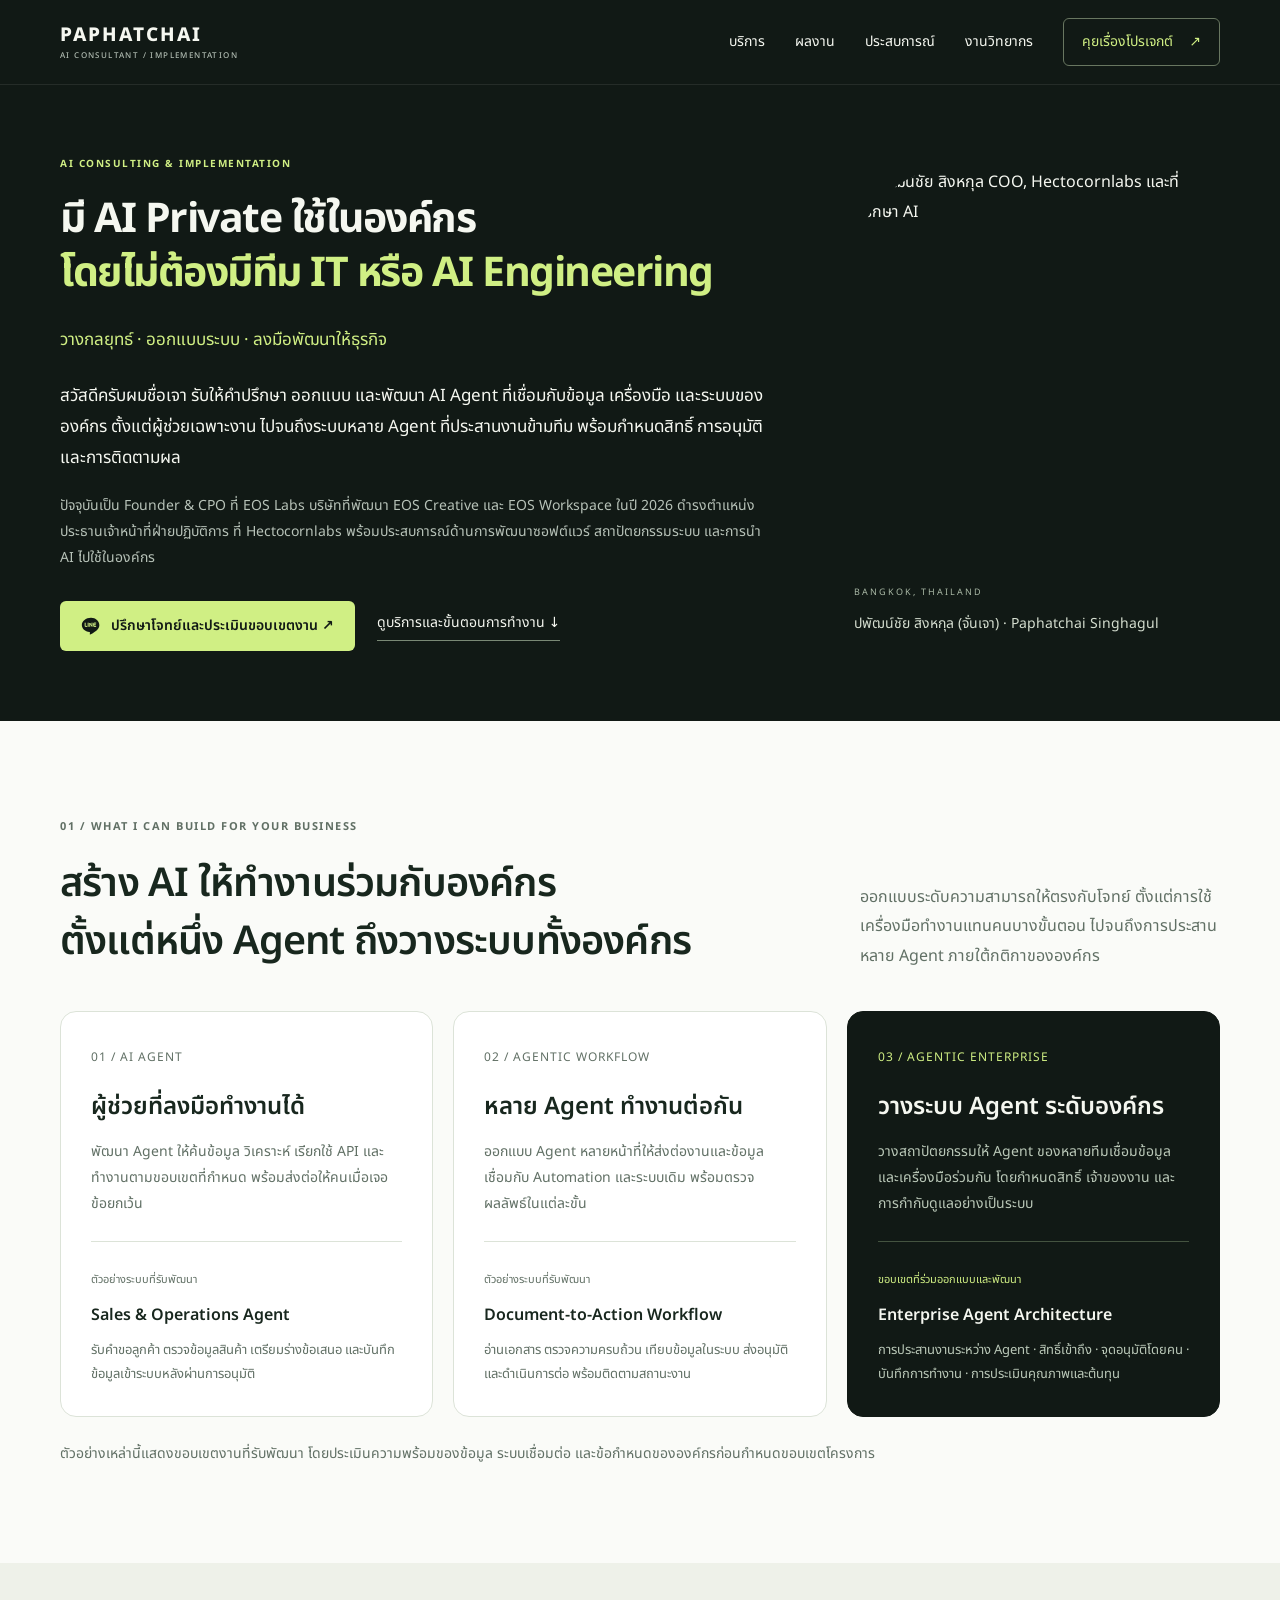
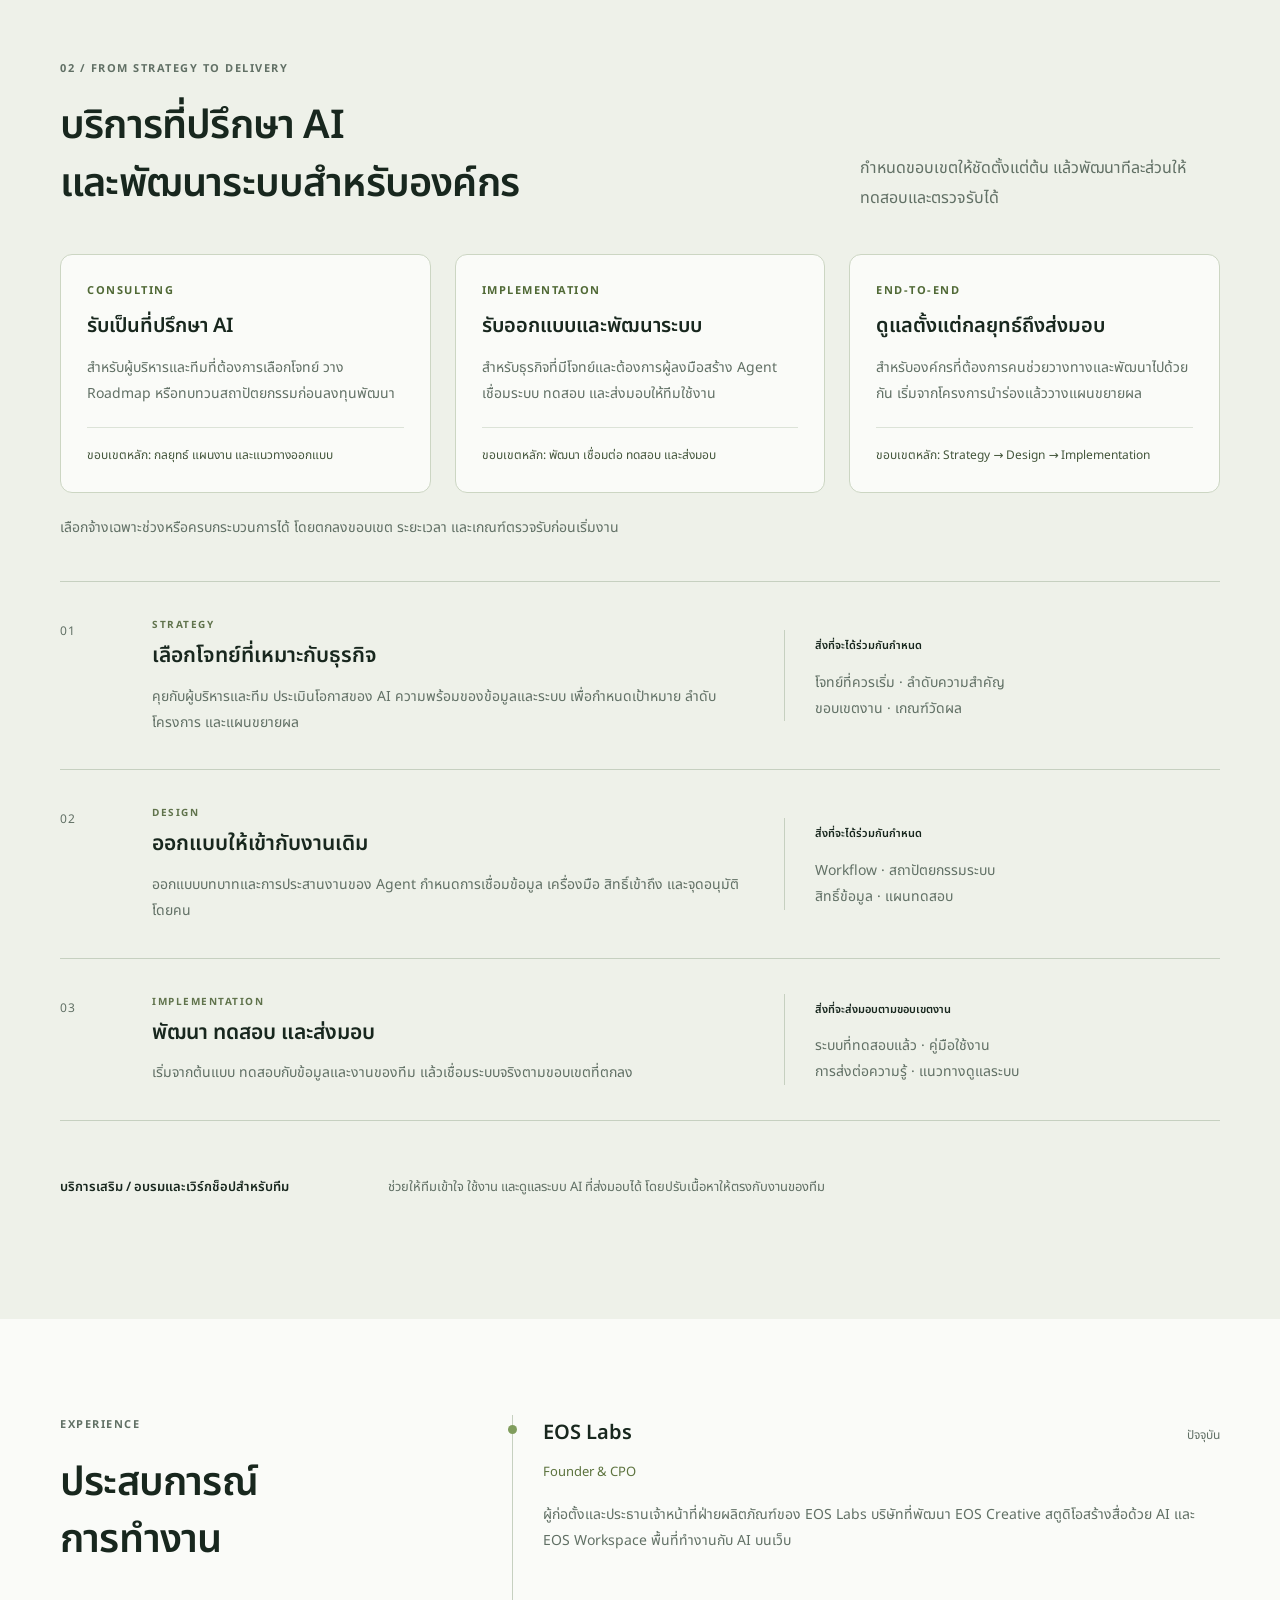
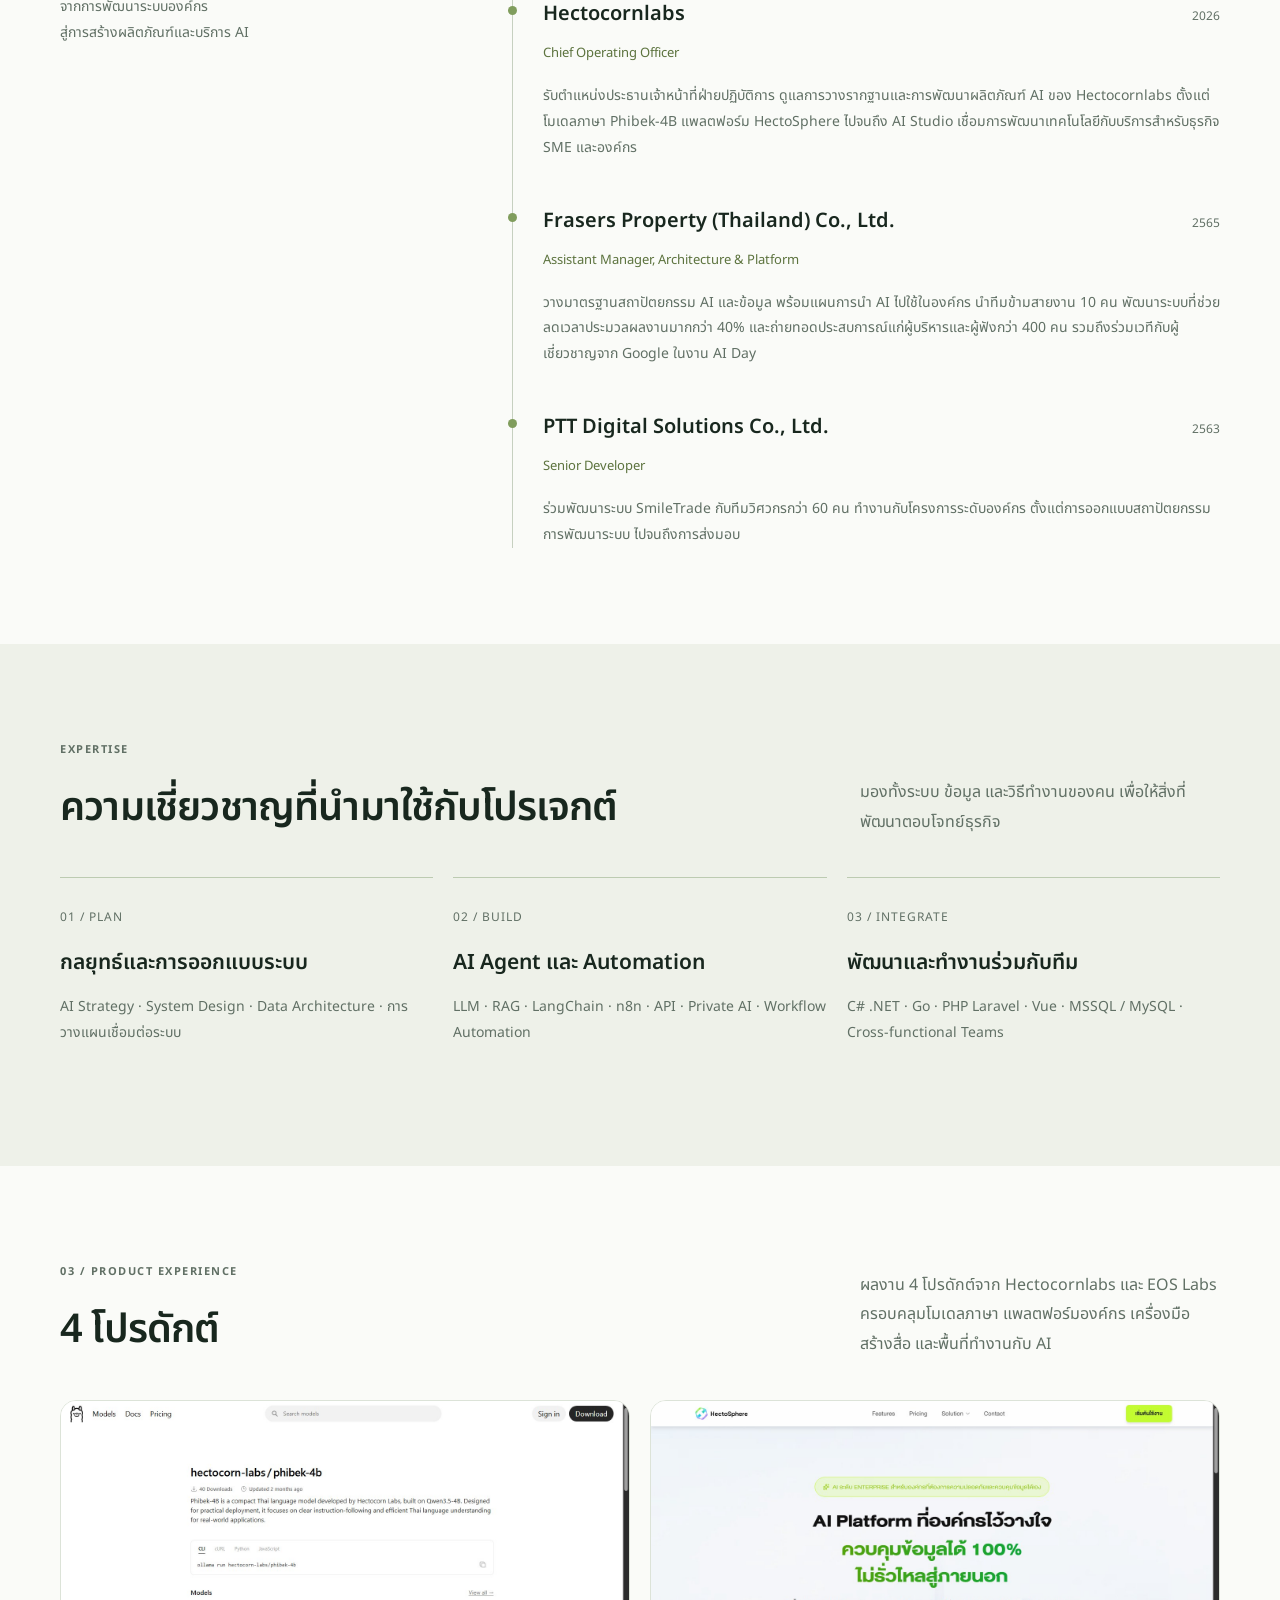
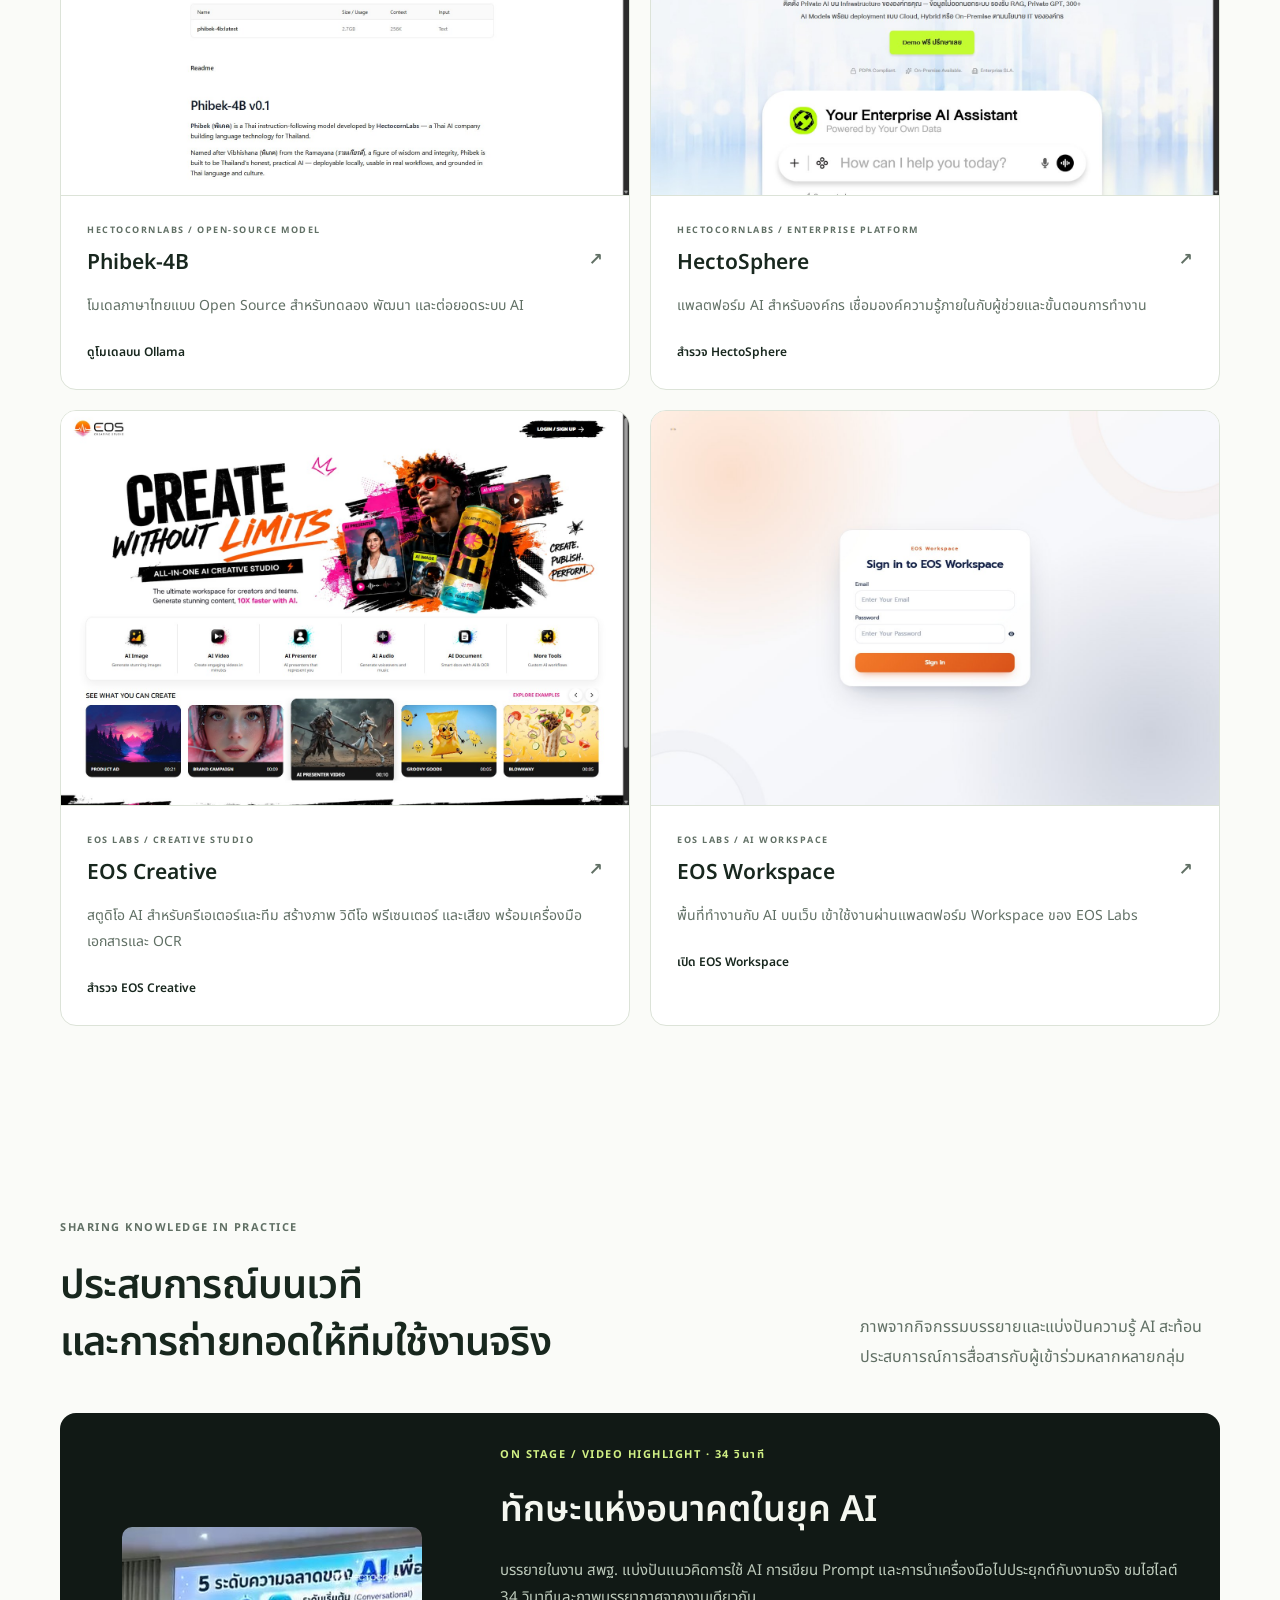
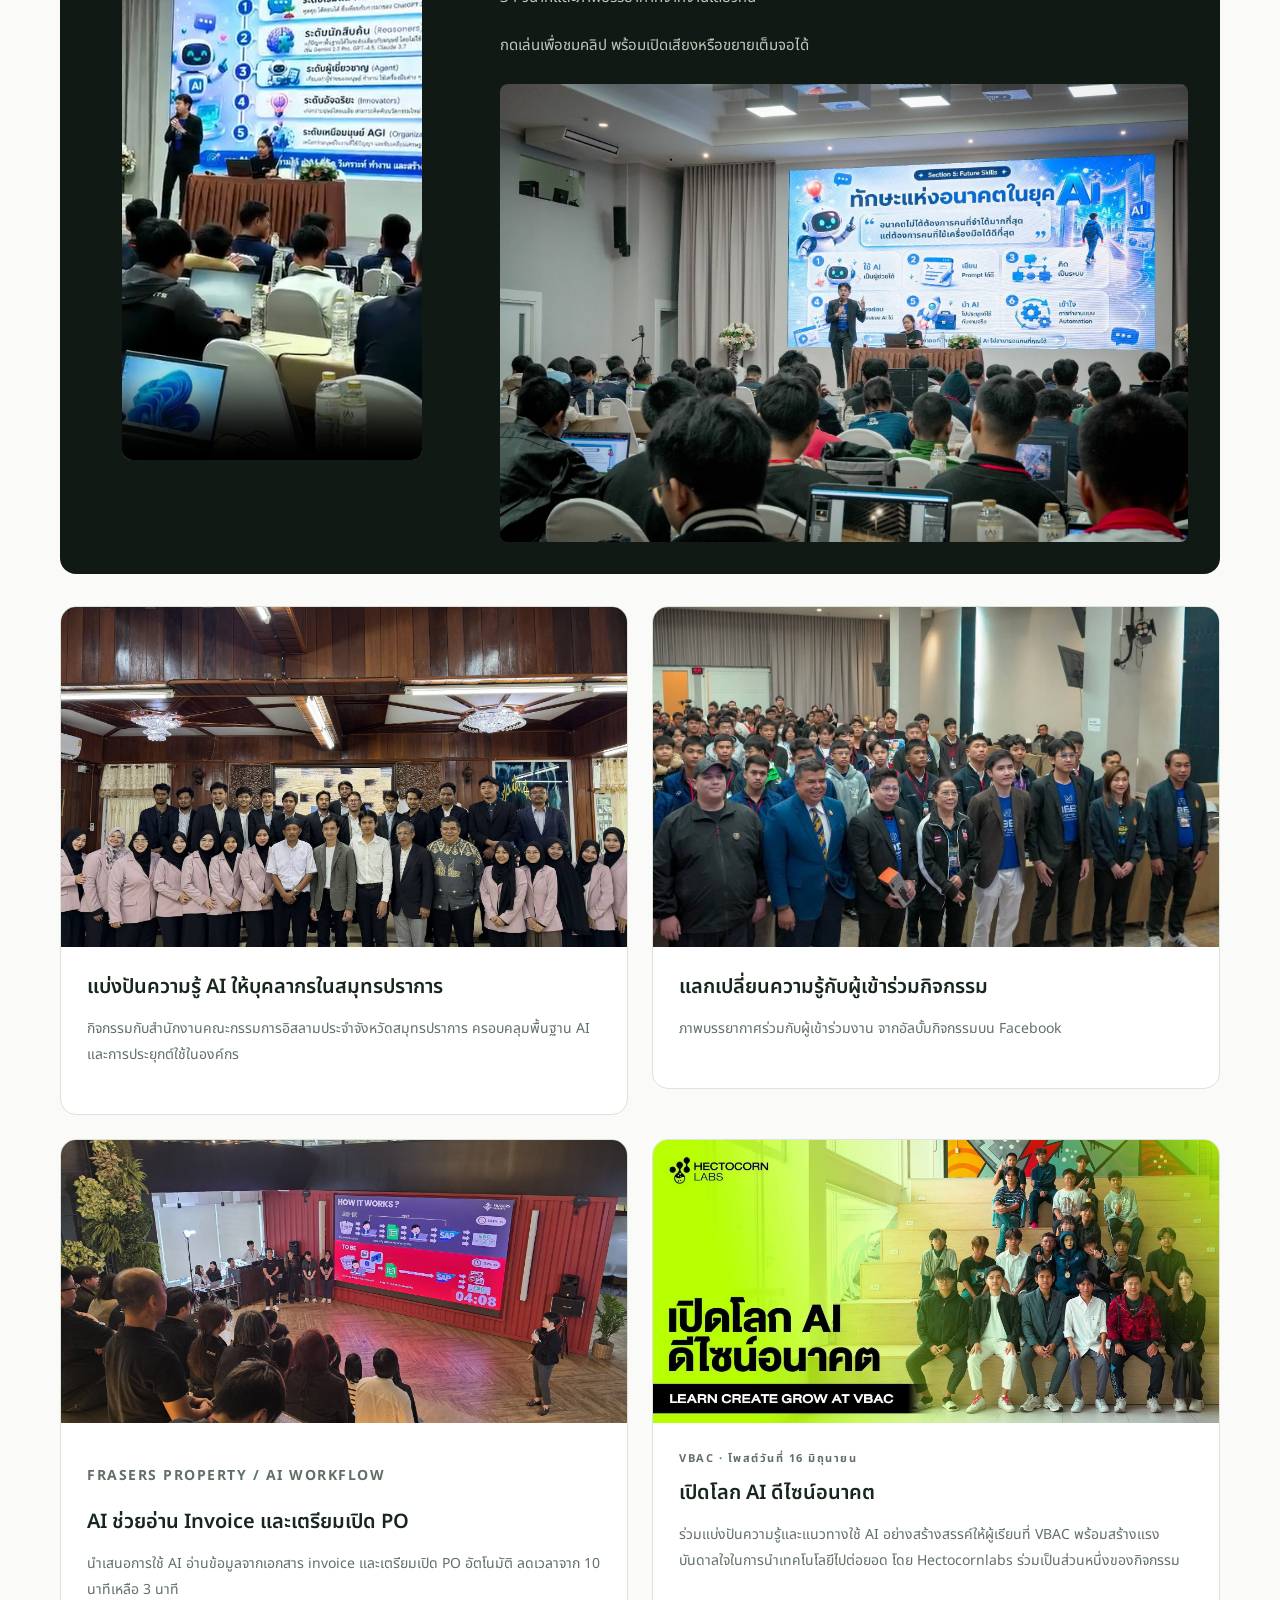
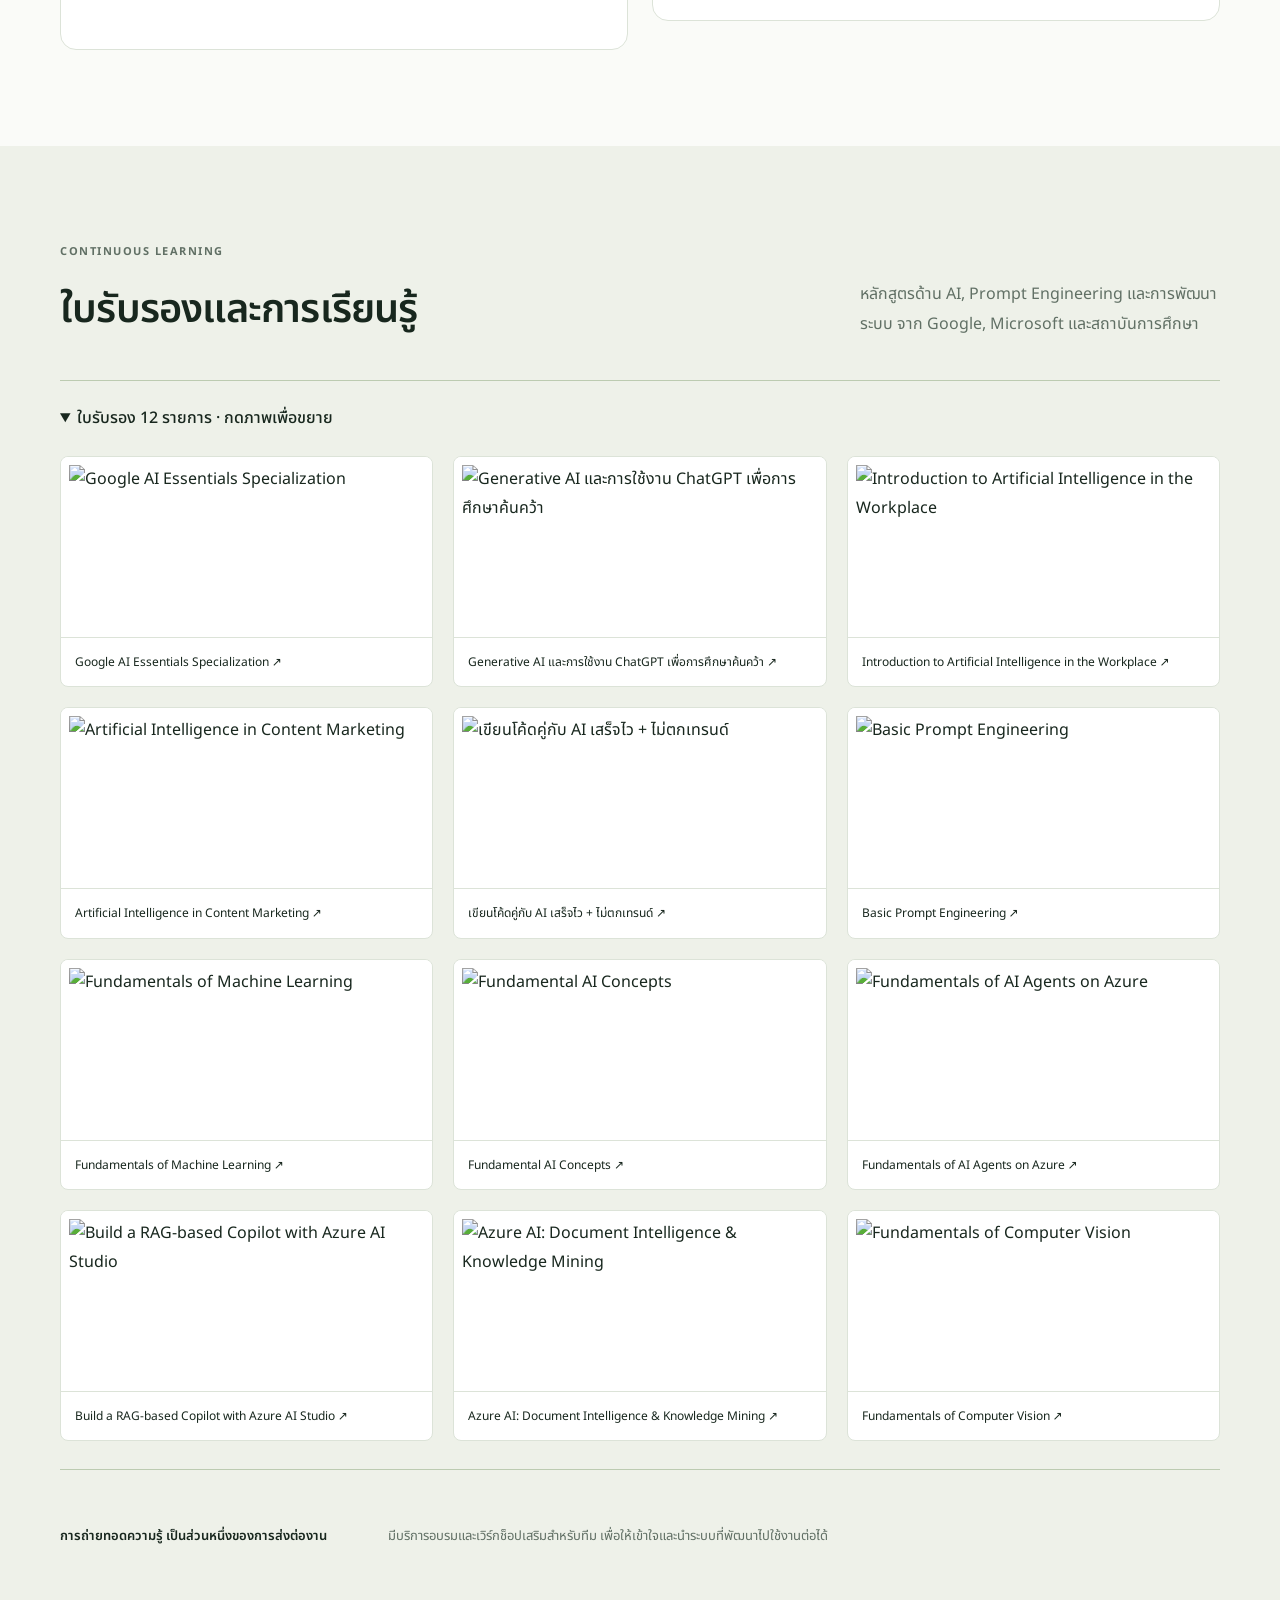
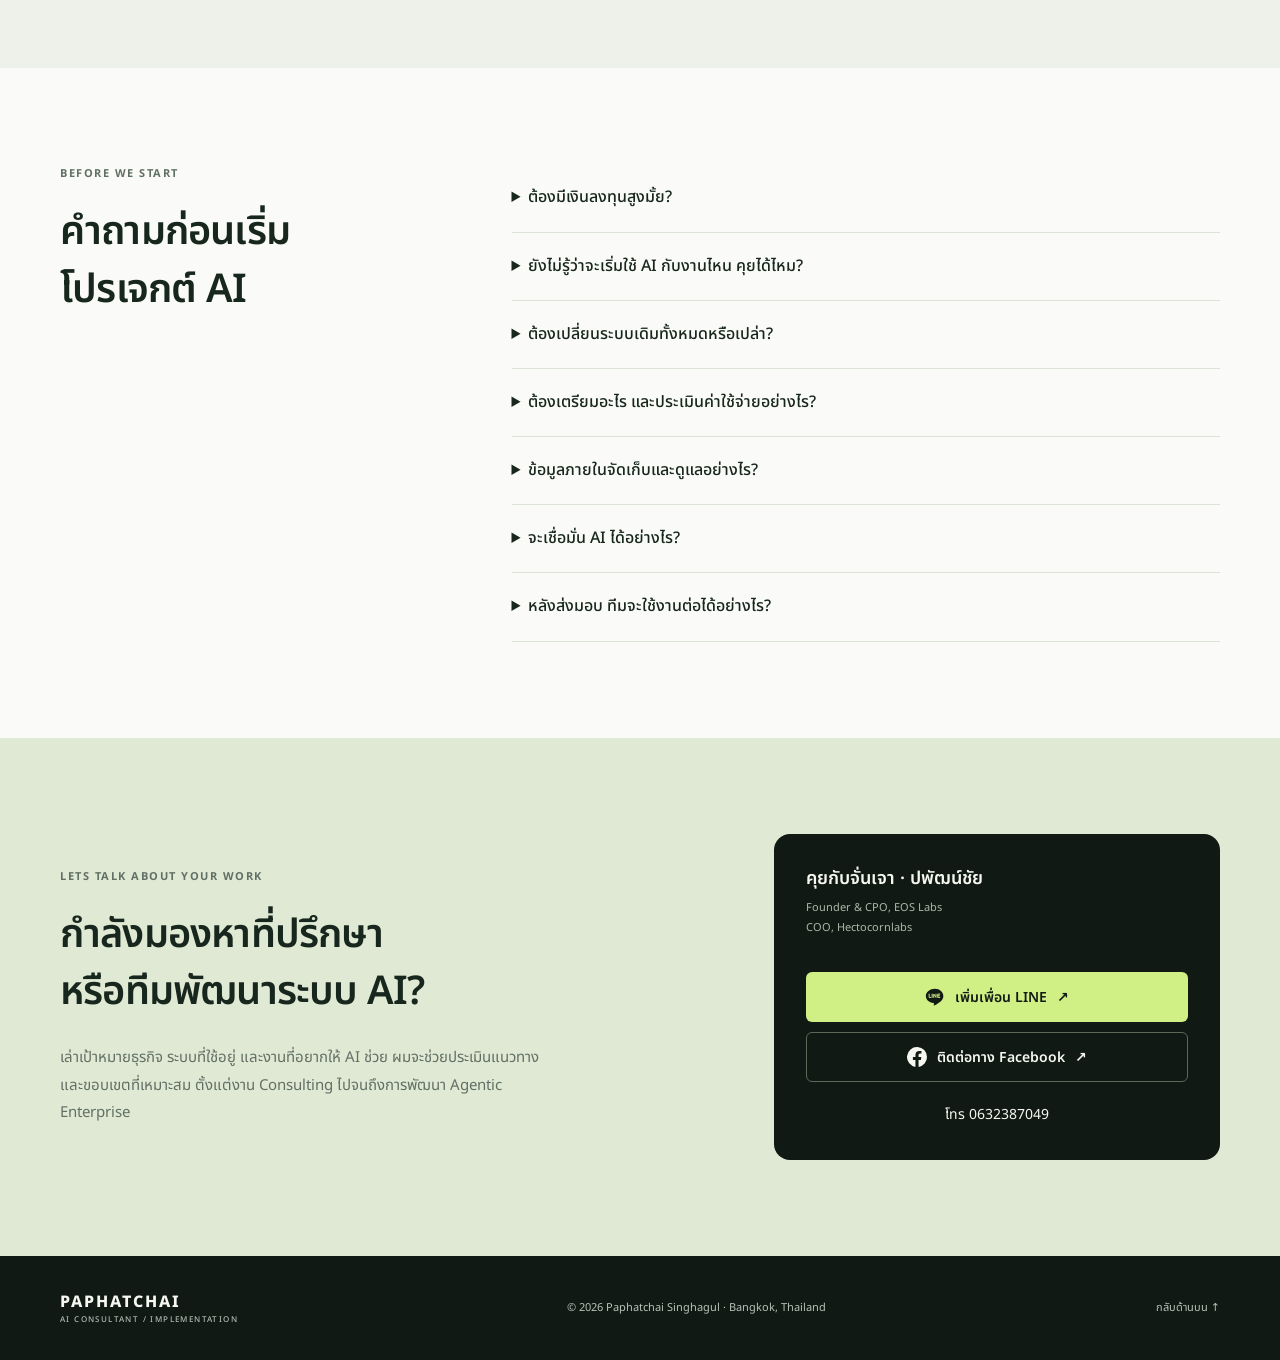
==== commit 28d22028: "Update Hectocornlabs role details" ====
--- a/index.html
+++ b/index.html
@@ -93,7 +93,7 @@
 <button class="menu-toggle" type="button" aria-controls="primary-navigation" aria-expanded="false" aria-label="เปิดเมนู"><span></span><span></span><span></span></button>
 <div class="nav-links" id="primary-navigation"><a href="#services">บริการ</a><a href="#work">ผลงาน</a><a href="#experience">ประสบการณ์</a><a href="#speaking">งานวิทยากร</a><a class="nav-contact" href="#contact">คุยเรื่องโปรเจกต์ <span aria-hidden="true">↗</span></a></div>
 </nav></header><main id="main">
-<section class="profile-hero"><div class="wrap profile-grid"><div><p class="eyebrow">AI CONSULTING &amp; IMPLEMENTATION</p><h1>มี AI Private ใช้ในองค์กร<br /><em>โดยไม่ต้องมีทีม IT หรือ AI Engineering</em></h1><p class="profile-role">วางกลยุทธ์ · ออกแบบระบบ · ลงมือพัฒนาให้ธุรกิจ</p><p class="intro">สวัสดีครับผมชื่อเจา รับให้คำปรึกษา ออกแบบ และพัฒนา AI Agent ที่เชื่อมกับข้อมูล เครื่องมือ และระบบขององค์กร ตั้งแต่ผู้ช่วยเฉพาะงาน ไปจนถึงระบบหลาย Agent ที่ประสานงานข้ามทีม พร้อมกำหนดสิทธิ์ การอนุมัติ และการติดตามผล</p><p>ปัจจุบันเป็น Founder &amp; CPO ที่ EOS Labs บริษัทที่พัฒนา EOS Creative และ EOS Workspace ควบคู่กับตำแหน่ง COO ที่ Hectocornlabs พร้อมประสบการณ์ด้านการพัฒนาซอฟต์แวร์ สถาปัตยกรรมระบบ และการนำ AI ไปใช้ในองค์กร</p><div class="actions"><a class="button primary" href="https://lin.ee/7qlZJI0"><svg viewBox="0 0 24 24" aria-hidden="true"><path fill="currentColor" d="M12 2C5.9 2 1 5.9 1 10.7c0 4.3 3.9 7.9 9.1 8.6.4.1.8.3.7.8l-.3 1.6c-.1.5.2.7.6.5 3.4-1.5 7.1-4 9-6.3 1.3-1.5 1.9-3.2 1.9-5.2C22 5.9 17.6 2 12 2Z"/><path class="icon-cutout" fill="none" stroke-width="1.15" stroke-linecap="round" stroke-linejoin="round" d="M5 8.5v4h2M8.6 8.5v4M10.5 12.5v-4l2.7 4v-4M17.7 8.5h-2.4v4h2.4m-2.4-2h2"/></svg> ปรึกษาโจทย์และประเมินขอบเขตงาน ↗</a><a class="text-link" href="#services">ดูบริการและขั้นตอนการทำงาน ↓</a></div></div><div class="profile-photo"><img src="image/profile.jpg" alt="ปพัฒน์ชัย สิงหกุล COO, Hectocornlabs และที่ปรึกษา AI" width="640" height="760" fetchpriority="high" /><span>BANGKOK, THAILAND</span><p class="consultant-name">ปพัฒน์ชัย สิงหกุล (จั่นเจา) · Paphatchai Singhagul</p></div></div></section>
+<section class="profile-hero"><div class="wrap profile-grid"><div><p class="eyebrow">AI CONSULTING &amp; IMPLEMENTATION</p><h1>มี AI Private ใช้ในองค์กร<br /><em>โดยไม่ต้องมีทีม IT หรือ AI Engineering</em></h1><p class="profile-role">วางกลยุทธ์ · ออกแบบระบบ · ลงมือพัฒนาให้ธุรกิจ</p><p class="intro">สวัสดีครับผมชื่อเจา รับให้คำปรึกษา ออกแบบ และพัฒนา AI Agent ที่เชื่อมกับข้อมูล เครื่องมือ และระบบขององค์กร ตั้งแต่ผู้ช่วยเฉพาะงาน ไปจนถึงระบบหลาย Agent ที่ประสานงานข้ามทีม พร้อมกำหนดสิทธิ์ การอนุมัติ และการติดตามผล</p><p>ปัจจุบันเป็น Founder &amp; CPO ที่ EOS Labs บริษัทที่พัฒนา EOS Creative และ EOS Workspace ในปี 2026 ดำรงตำแหน่งประธานเจ้าหน้าที่ฝ่ายปฏิบัติการ ที่ Hectocornlabs พร้อมประสบการณ์ด้านการพัฒนาซอฟต์แวร์ สถาปัตยกรรมระบบ และการนำ AI ไปใช้ในองค์กร</p><div class="actions"><a class="button primary" href="https://lin.ee/7qlZJI0"><svg viewBox="0 0 24 24" aria-hidden="true"><path fill="currentColor" d="M12 2C5.9 2 1 5.9 1 10.7c0 4.3 3.9 7.9 9.1 8.6.4.1.8.3.7.8l-.3 1.6c-.1.5.2.7.6.5 3.4-1.5 7.1-4 9-6.3 1.3-1.5 1.9-3.2 1.9-5.2C22 5.9 17.6 2 12 2Z"/><path class="icon-cutout" fill="none" stroke-width="1.15" stroke-linecap="round" stroke-linejoin="round" d="M5 8.5v4h2M8.6 8.5v4M10.5 12.5v-4l2.7 4v-4M17.7 8.5h-2.4v4h2.4m-2.4-2h2"/></svg> ปรึกษาโจทย์และประเมินขอบเขตงาน ↗</a><a class="text-link" href="#services">ดูบริการและขั้นตอนการทำงาน ↓</a></div></div><div class="profile-photo"><img src="image/profile.jpg" alt="ปพัฒน์ชัย สิงหกุล COO, Hectocornlabs และที่ปรึกษา AI" width="640" height="760" fetchpriority="high" /><span>BANGKOK, THAILAND</span><p class="consultant-name">ปพัฒน์ชัย สิงหกุล (จั่นเจา) · Paphatchai Singhagul</p></div></div></section>
 <section class="section capabilities" id="use-cases"><div class="wrap">
 <div class="section-heading"><div><p class="eyebrow">01 / WHAT I CAN BUILD FOR YOUR BUSINESS</p><h2>สร้าง AI ให้ทำงานร่วมกับองค์กร<br />ตั้งแต่หนึ่ง Agent ถึงวางระบบทั้งองค์กร</h2></div><p>ออกแบบระดับความสามารถให้ตรงกับโจทย์ ตั้งแต่การใช้เครื่องมือทำงานแทนคนบางขั้นตอน ไปจนถึงการประสานหลาย Agent ภายใต้กติกาขององค์กร</p></div>
 <div class="cards three">
@@ -115,10 +115,10 @@
         <div class="timeline-dot"></div>
         <div class="tl-row">
           <div class="tl-company">Hectocornlabs</div>
-          <div class="tl-period">ปัจจุบัน</div>
+          <div class="tl-period">2026</div>
         </div>
         <div class="tl-role">Chief Operating Officer</div>
-        <div class="tl-desc">ดูแลการวางรากฐานและการพัฒนาผลิตภัณฑ์ AI ของ Hectocornlabs ตั้งแต่โมเดลภาษา Phibek-4B แพลตฟอร์ม HectoSphere ไปจนถึง AI Studio เชื่อมการพัฒนาเทคโนโลยีกับบริการสำหรับธุรกิจ SME และองค์กร</div>
+        <div class="tl-desc">รับตำแหน่งประธานเจ้าหน้าที่ฝ่ายปฏิบัติการ ดูแลการวางรากฐานและการพัฒนาผลิตภัณฑ์ AI ของ Hectocornlabs ตั้งแต่โมเดลภาษา Phibek-4B แพลตฟอร์ม HectoSphere ไปจนถึง AI Studio เชื่อมการพัฒนาเทคโนโลยีกับบริการสำหรับธุรกิจ SME และองค์กร</div>
       </div>
 <div class="timeline-item">
         <div class="timeline-dot"></div>
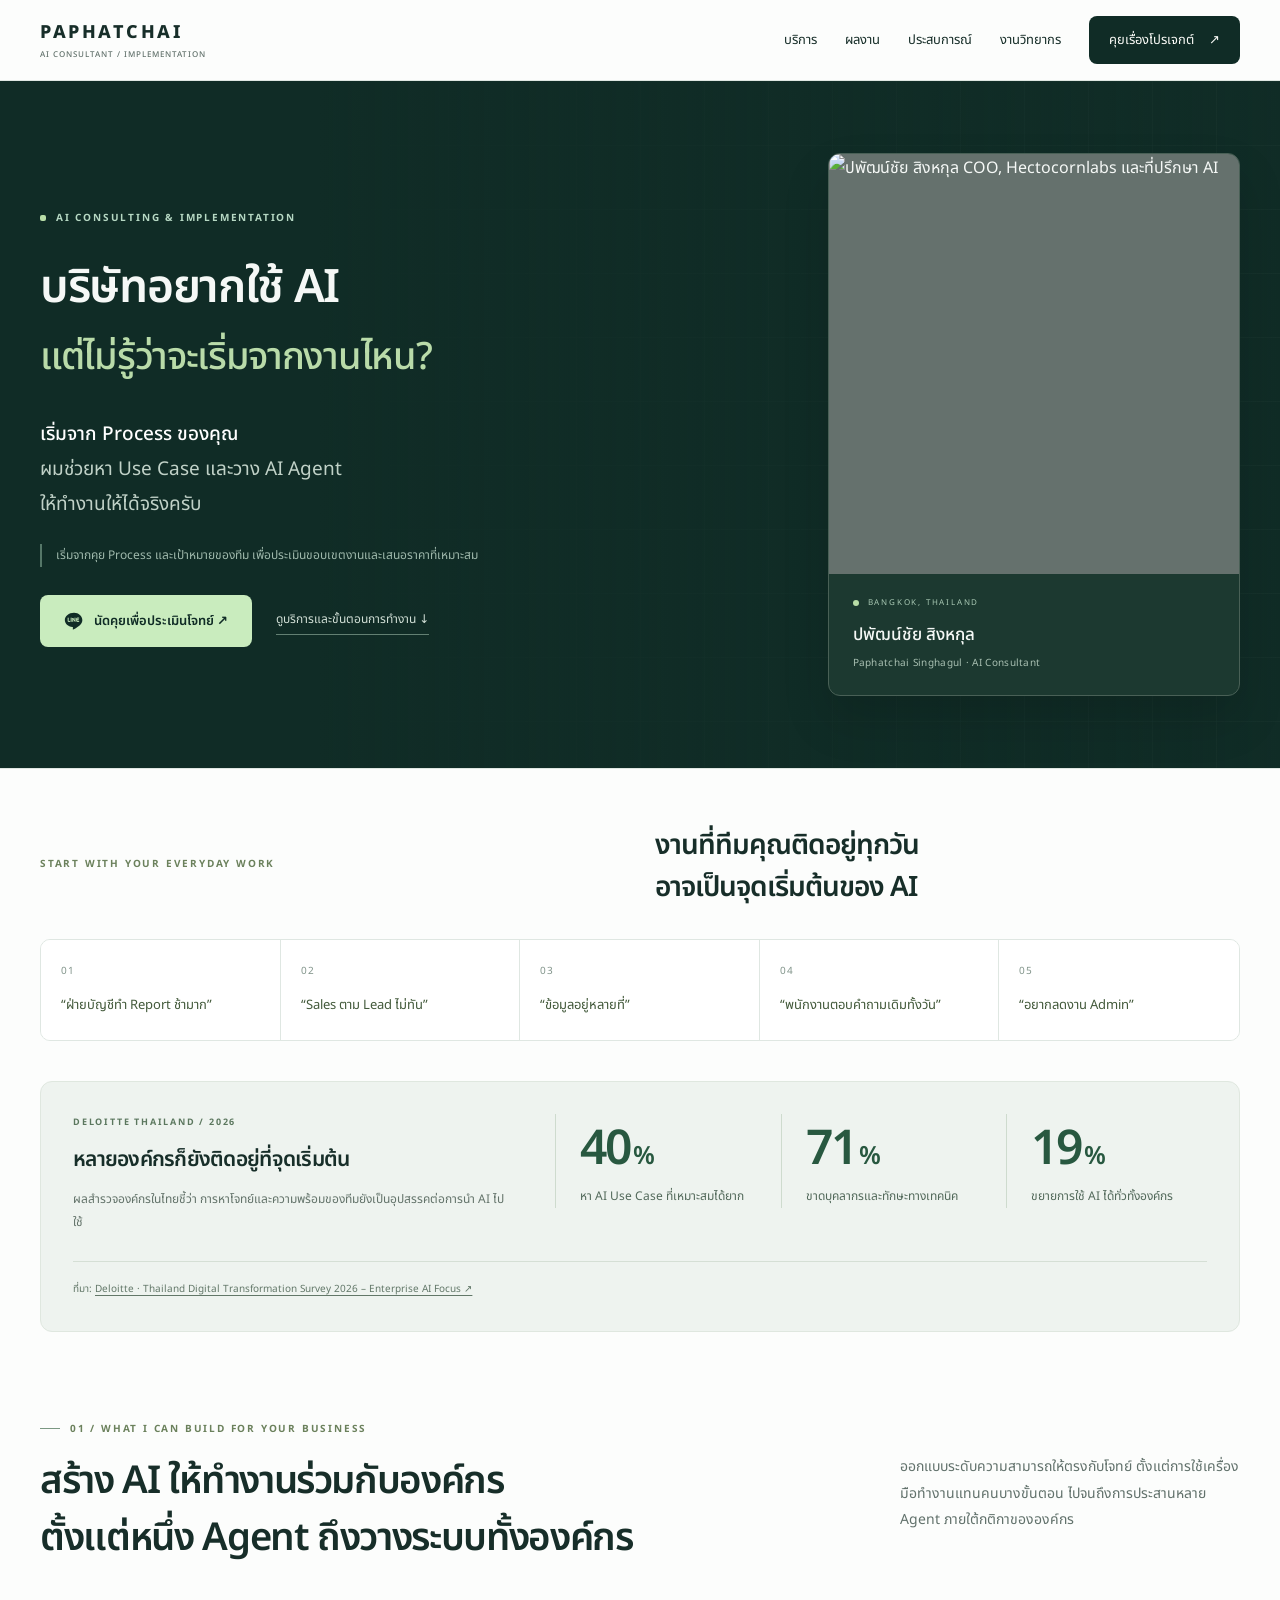
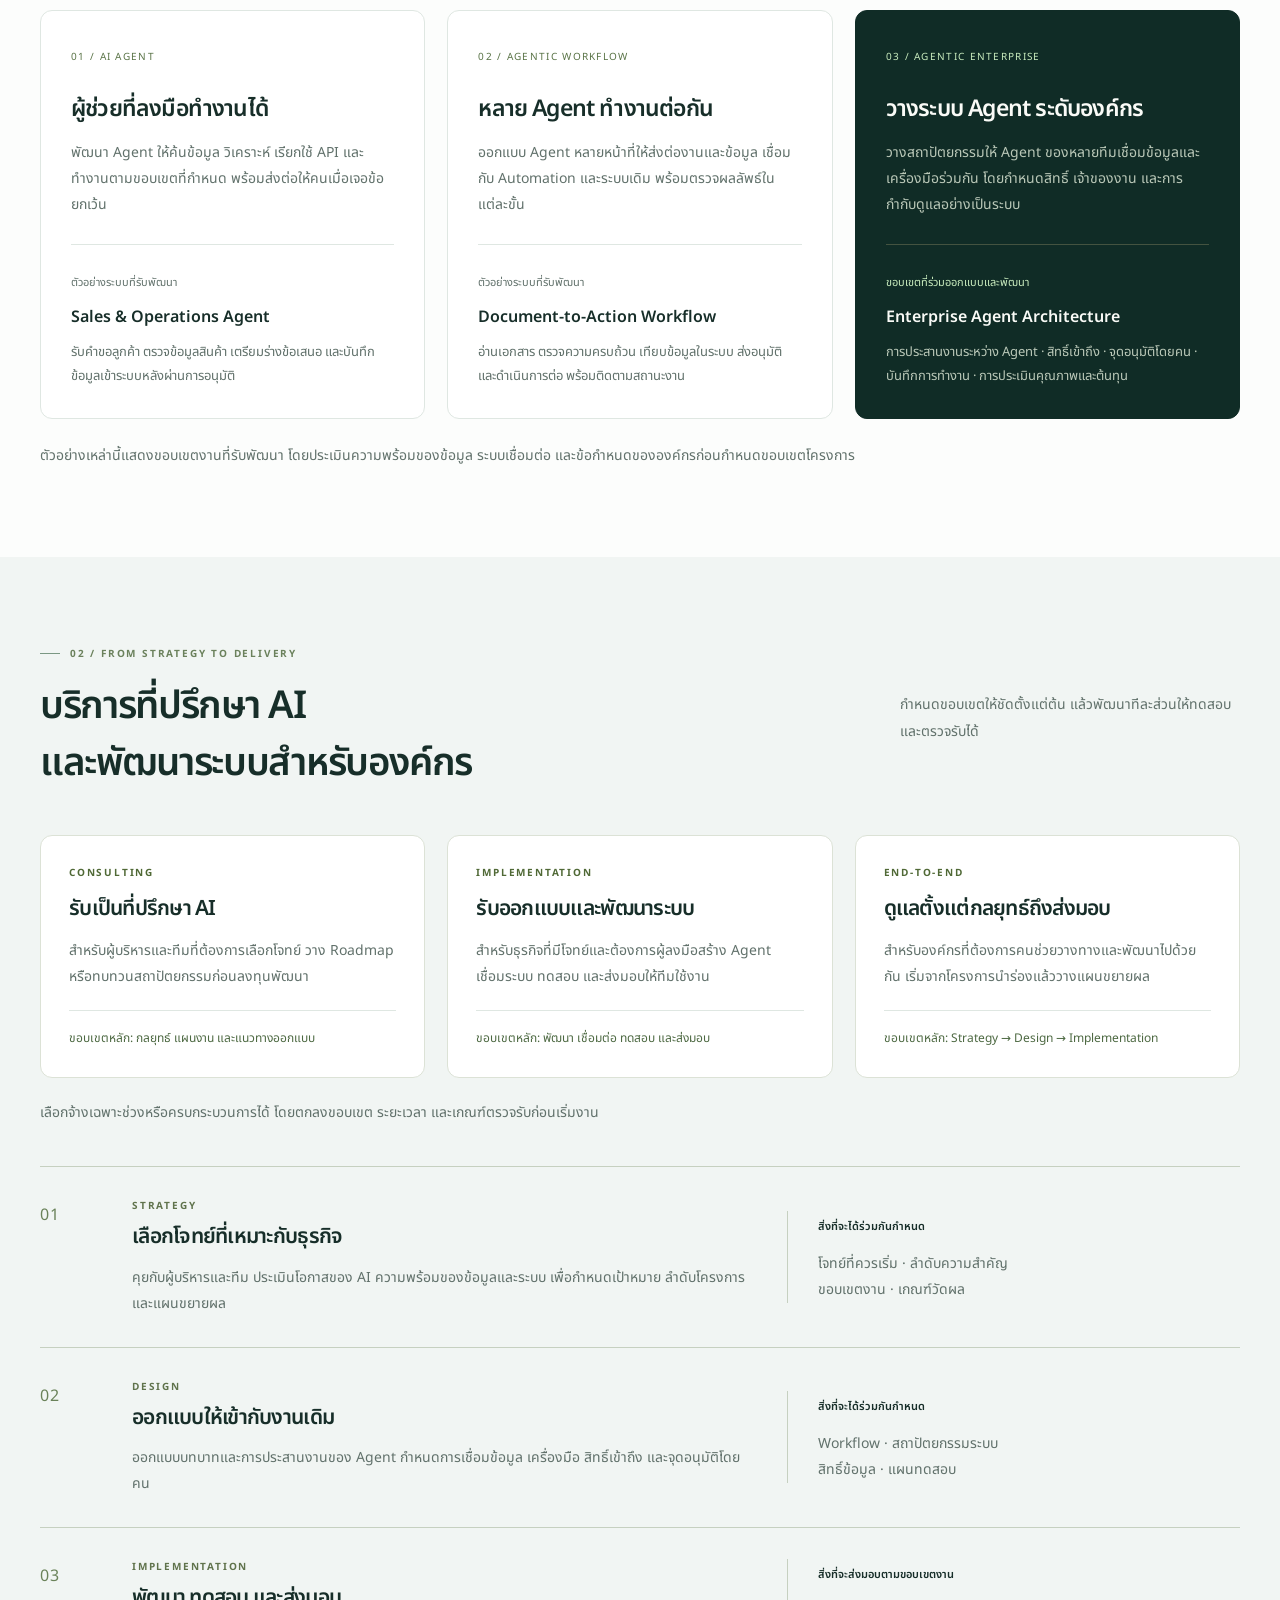
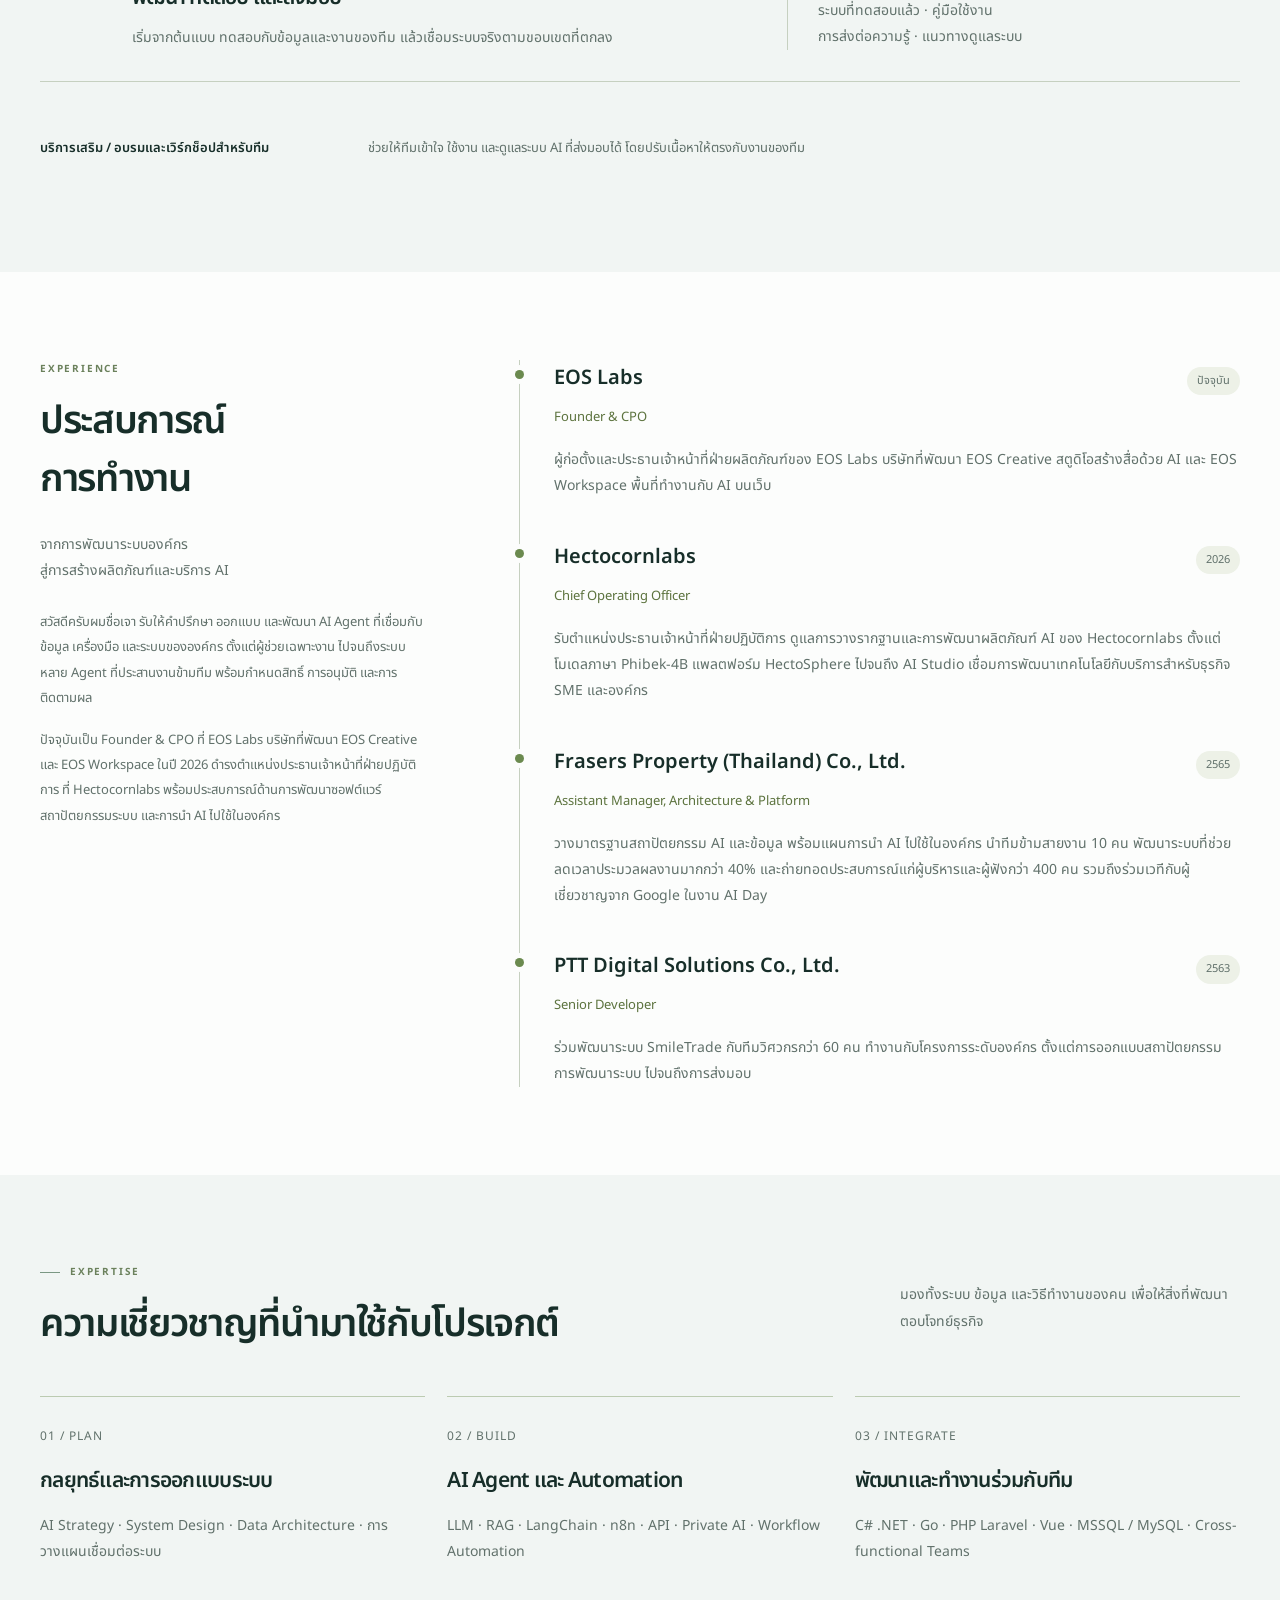
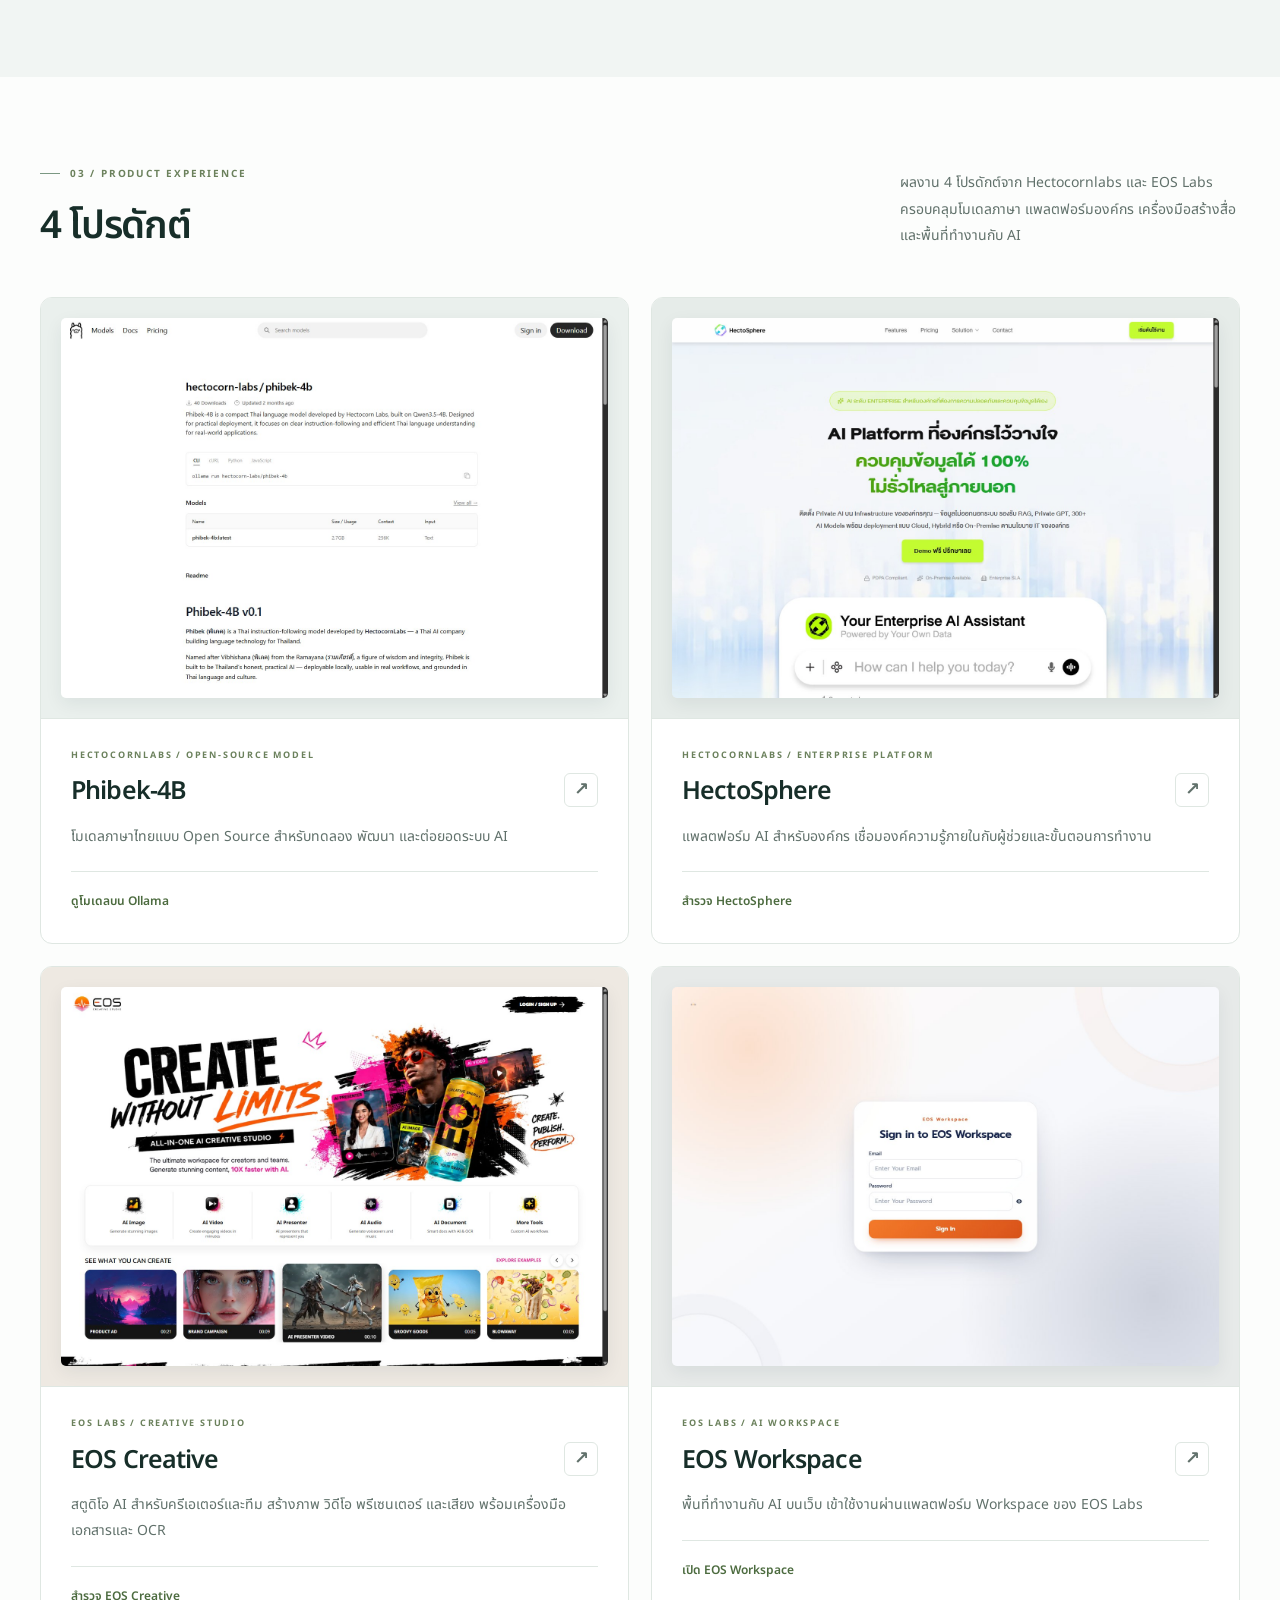
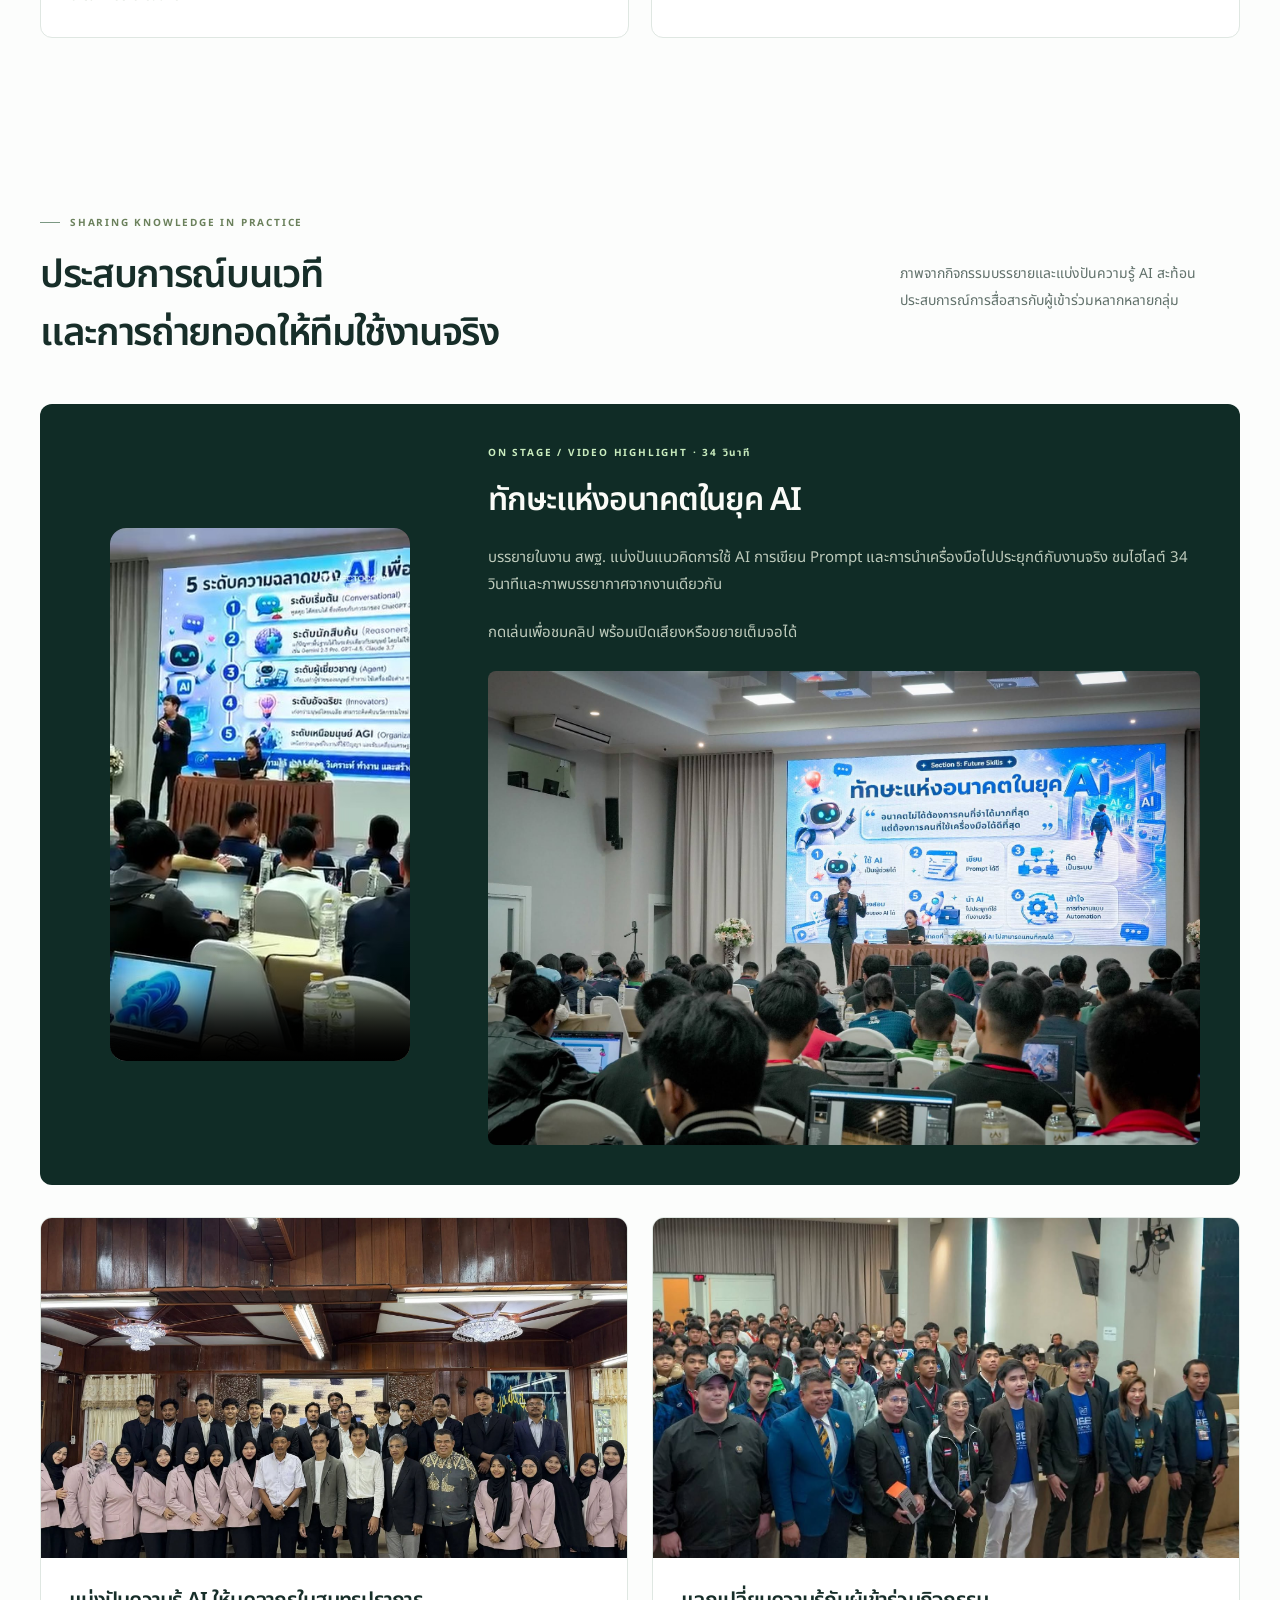
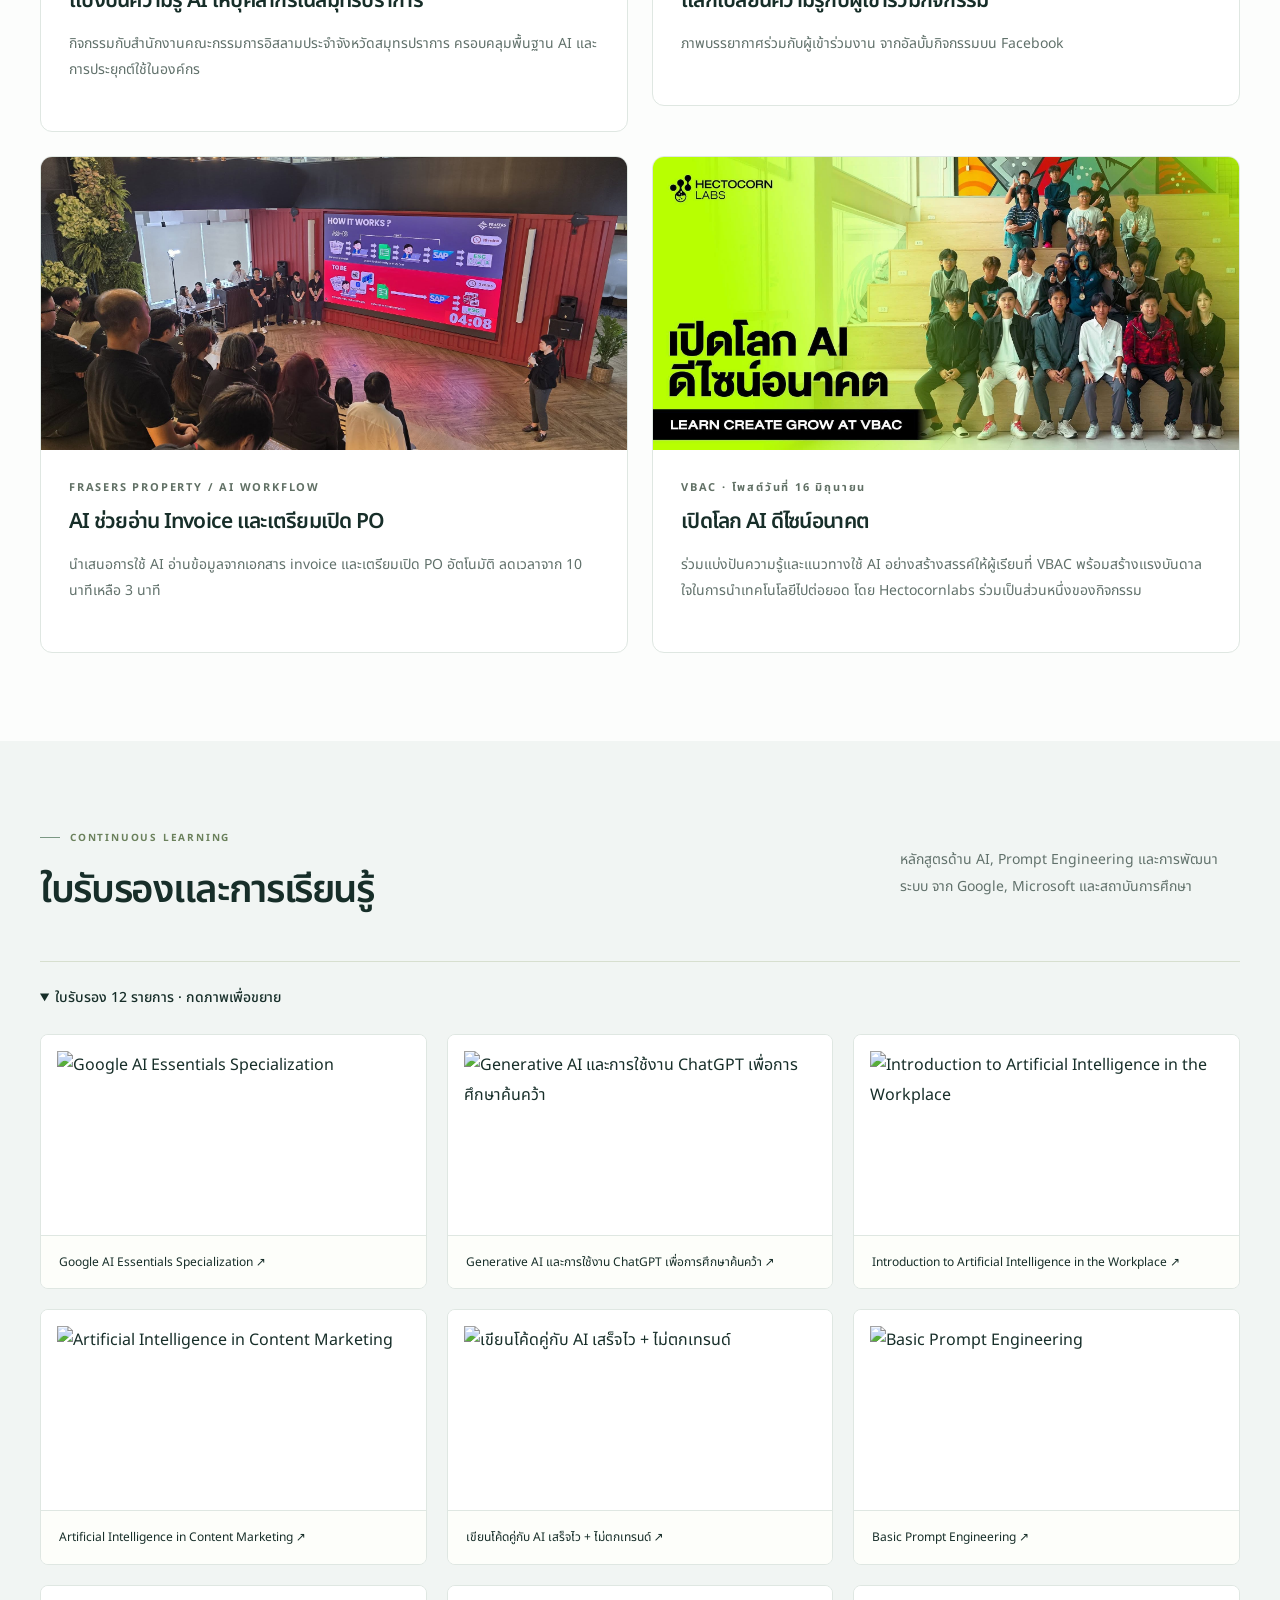
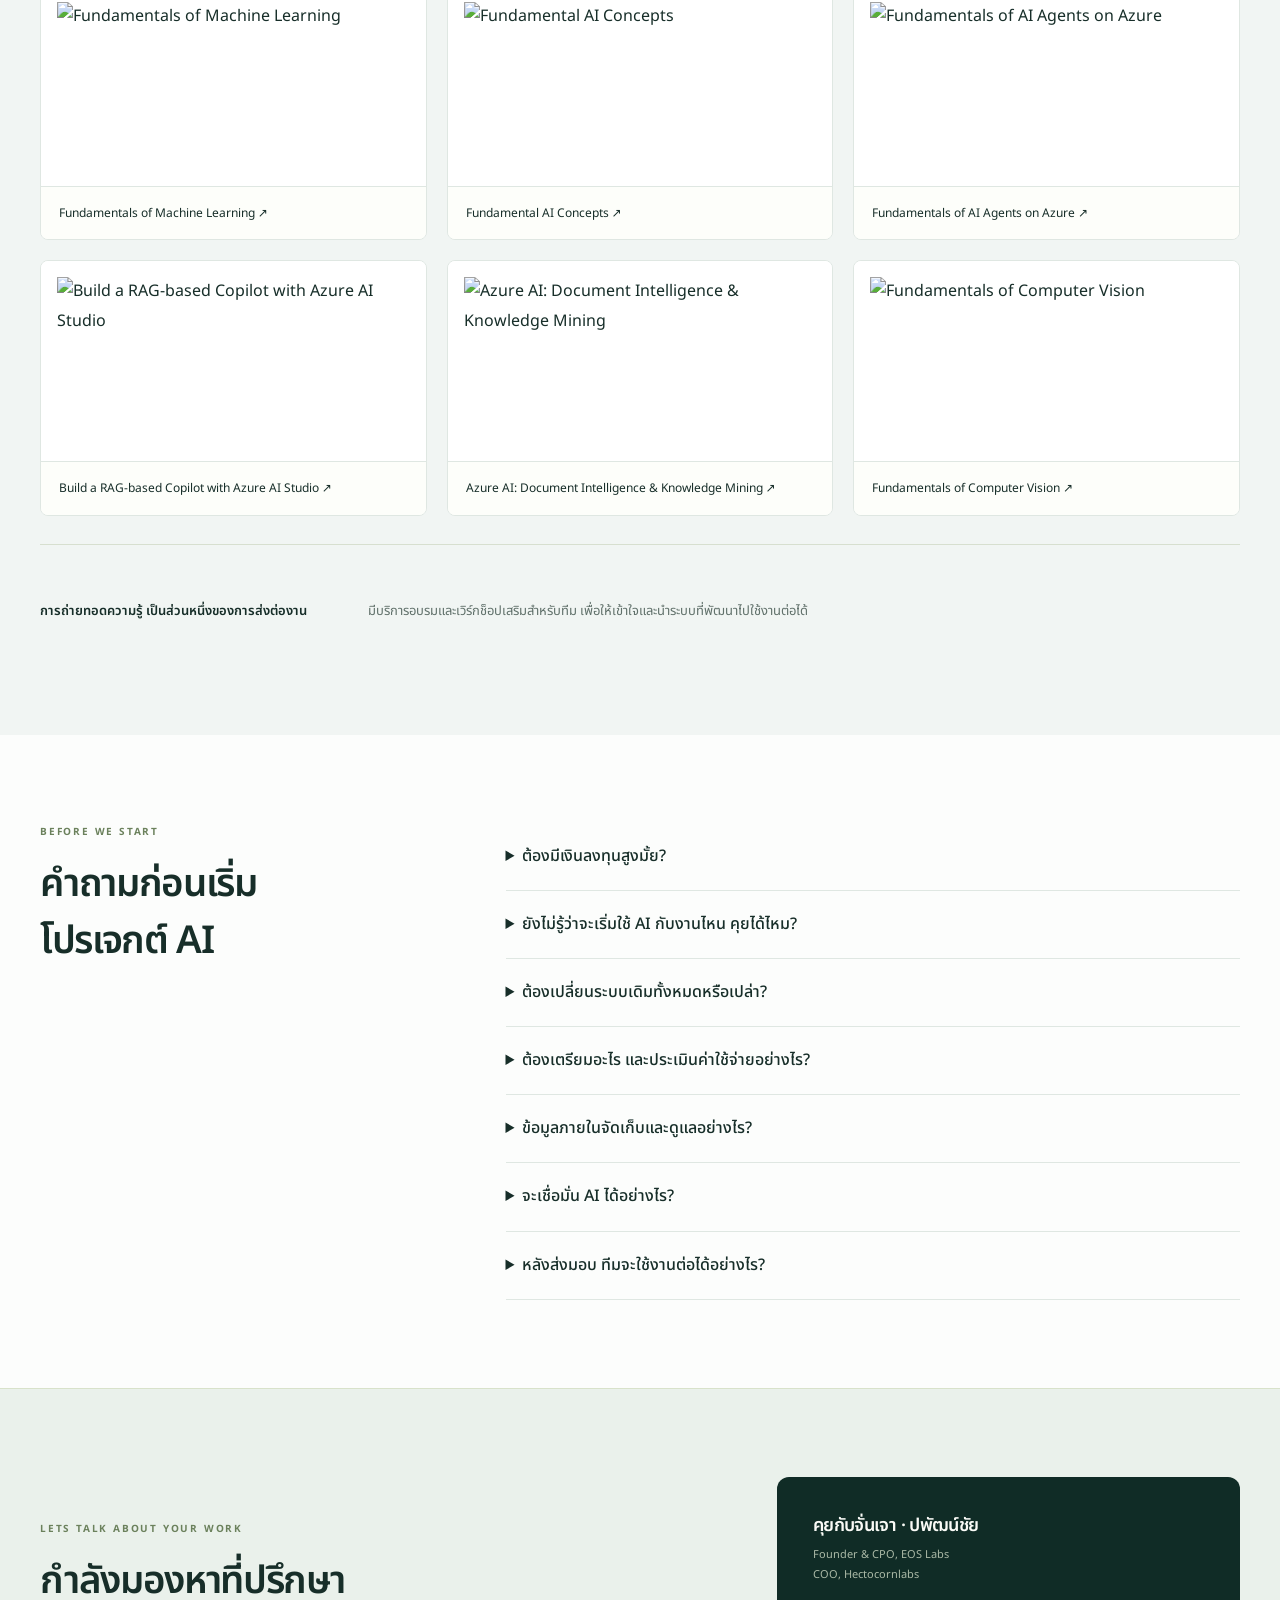
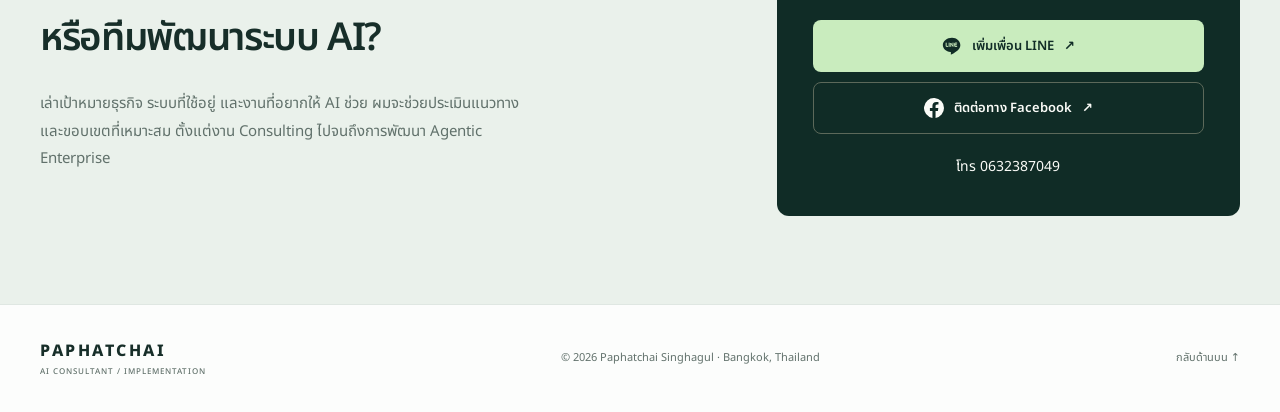
==== commit 44f24927: "Update profile section and timeline details in index.html" ====
--- a/index.html
+++ b/index.html
@@ -93,7 +93,17 @@
 <button class="menu-toggle" type="button" aria-controls="primary-navigation" aria-expanded="false" aria-label="เปิดเมนู"><span></span><span></span><span></span></button>
 <div class="nav-links" id="primary-navigation"><a href="#services">บริการ</a><a href="#work">ผลงาน</a><a href="#experience">ประสบการณ์</a><a href="#speaking">งานวิทยากร</a><a class="nav-contact" href="#contact">คุยเรื่องโปรเจกต์ <span aria-hidden="true">↗</span></a></div>
 </nav></header><main id="main">
-<section class="profile-hero"><div class="wrap profile-grid"><div><p class="eyebrow">AI CONSULTING &amp; IMPLEMENTATION</p><h1>มี AI Private ใช้ในองค์กร<br /><em>โดยไม่ต้องมีทีม IT หรือ AI Engineering</em></h1><p class="profile-role">วางกลยุทธ์ · ออกแบบระบบ · ลงมือพัฒนาให้ธุรกิจ</p><p class="intro">สวัสดีครับผมชื่อเจา รับให้คำปรึกษา ออกแบบ และพัฒนา AI Agent ที่เชื่อมกับข้อมูล เครื่องมือ และระบบขององค์กร ตั้งแต่ผู้ช่วยเฉพาะงาน ไปจนถึงระบบหลาย Agent ที่ประสานงานข้ามทีม พร้อมกำหนดสิทธิ์ การอนุมัติ และการติดตามผล</p><p>ปัจจุบันเป็น Founder &amp; CPO ที่ EOS Labs บริษัทที่พัฒนา EOS Creative และ EOS Workspace ในปี 2026 ดำรงตำแหน่งประธานเจ้าหน้าที่ฝ่ายปฏิบัติการ ที่ Hectocornlabs พร้อมประสบการณ์ด้านการพัฒนาซอฟต์แวร์ สถาปัตยกรรมระบบ และการนำ AI ไปใช้ในองค์กร</p><div class="actions"><a class="button primary" href="https://lin.ee/7qlZJI0"><svg viewBox="0 0 24 24" aria-hidden="true"><path fill="currentColor" d="M12 2C5.9 2 1 5.9 1 10.7c0 4.3 3.9 7.9 9.1 8.6.4.1.8.3.7.8l-.3 1.6c-.1.5.2.7.6.5 3.4-1.5 7.1-4 9-6.3 1.3-1.5 1.9-3.2 1.9-5.2C22 5.9 17.6 2 12 2Z"/><path class="icon-cutout" fill="none" stroke-width="1.15" stroke-linecap="round" stroke-linejoin="round" d="M5 8.5v4h2M8.6 8.5v4M10.5 12.5v-4l2.7 4v-4M17.7 8.5h-2.4v4h2.4m-2.4-2h2"/></svg> ปรึกษาโจทย์และประเมินขอบเขตงาน ↗</a><a class="text-link" href="#services">ดูบริการและขั้นตอนการทำงาน ↓</a></div></div><div class="profile-photo"><img src="image/profile.jpg" alt="ปพัฒน์ชัย สิงหกุล COO, Hectocornlabs และที่ปรึกษา AI" width="640" height="760" fetchpriority="high" /><span>BANGKOK, THAILAND</span><p class="consultant-name">ปพัฒน์ชัย สิงหกุล (จั่นเจา) · Paphatchai Singhagul</p></div></div></section>
+<section class="profile-hero"><div class="wrap profile-grid"><div><p class="eyebrow">AI CONSULTING &amp; IMPLEMENTATION</p><h1>บริษัทอยากใช้ AI<br /><em>แต่ไม่รู้ว่าจะเริ่มจากงานไหน?</em></h1>
+<p class="hero-promise"><strong>เริ่มจาก Process ของคุณ</strong><br />ผมช่วยหา Use Case และวาง AI Agent<br class="desktop-break" /> ให้ทำงานให้ได้จริงครับ</p>
+<p class="consultation-note">เริ่มจากคุย Process และเป้าหมายของทีม เพื่อประเมินขอบเขตงานและเสนอราคาที่เหมาะสม</p>
+<div class="actions"><a class="button primary" href="https://lin.ee/7qlZJI0"><svg viewBox="0 0 24 24" aria-hidden="true"><path fill="currentColor" d="M12 2C5.9 2 1 5.9 1 10.7c0 4.3 3.9 7.9 9.1 8.6.4.1.8.3.7.8l-.3 1.6c-.1.5.2.7.6.5 3.4-1.5 7.1-4 9-6.3 1.3-1.5 1.9-3.2 1.9-5.2C22 5.9 17.6 2 12 2Z"/><path class="icon-cutout" fill="none" stroke-width="1.15" stroke-linecap="round" stroke-linejoin="round" d="M5 8.5v4h2M8.6 8.5v4M10.5 12.5v-4l2.7 4v-4M17.7 8.5h-2.4v4h2.4m-2.4-2h2"/></svg> นัดคุยเพื่อประเมินโจทย์ ↗</a><a class="text-link" href="#services">ดูบริการและขั้นตอนการทำงาน ↓</a></div></div><div class="profile-photo"><img src="image/profile.jpg" alt="ปพัฒน์ชัย สิงหกุล COO, Hectocornlabs และที่ปรึกษา AI" width="640" height="760" fetchpriority="high" /><span>BANGKOK, THAILAND</span><p class="consultant-name">ปพัฒน์ชัย สิงหกุล <span>Paphatchai Singhagul · AI Consultant</span></p></div></div></section>
+<section class="business-start" aria-labelledby="business-start-title"><div class="wrap">
+<div class="pain-heading"><p class="eyebrow">START WITH YOUR EVERYDAY WORK</p><h2 id="business-start-title">งานที่ทีมคุณติดอยู่ทุกวัน<br />อาจเป็นจุดเริ่มต้นของ AI</h2></div>
+<ul class="pain-list"><li>“ฝ่ายบัญชีทำ Report ช้ามาก”</li><li>“Sales ตาม Lead ไม่ทัน”</li><li>“ข้อมูลอยู่หลายที่”</li><li>“พนักงานตอบคำถามเดิมทั้งวัน”</li><li>“อยากลดงาน Admin”</li></ul>
+<div class="research-panel"><div class="research-heading"><p class="eyebrow">DELOITTE THAILAND / 2026</p><h3>หลายองค์กรก็ยังติดอยู่ที่จุดเริ่มต้น</h3><p>ผลสำรวจองค์กรในไทยชี้ว่า การหาโจทย์และความพร้อมของทีมยังเป็นอุปสรรคต่อการนำ AI ไปใช้</p></div>
+<dl class="research-stats"><div><dt>หา AI Use Case ที่เหมาะสมได้ยาก</dt><dd>40<span>%</span></dd></div><div><dt>ขาดบุคลากรและทักษะทางเทคนิค</dt><dd>71<span>%</span></dd></div><div><dt>ขยายการใช้ AI ได้ทั่วทั้งองค์กร</dt><dd>19<span>%</span></dd></div></dl>
+<p class="research-source">ที่มา: <a href="https://www.deloitte.com/southeast-asia/en/about/press-room/deloitte-thailand-digital-momentum-ai-payoff.html" target="_blank" rel="noopener">Deloitte · Thailand Digital Transformation Survey 2026 – Enterprise AI Focus ↗</a></p></div>
+</div></section>
 <section class="section capabilities" id="use-cases"><div class="wrap">
 <div class="section-heading"><div><p class="eyebrow">01 / WHAT I CAN BUILD FOR YOUR BUSINESS</p><h2>สร้าง AI ให้ทำงานร่วมกับองค์กร<br />ตั้งแต่หนึ่ง Agent ถึงวางระบบทั้งองค์กร</h2></div><p>ออกแบบระดับความสามารถให้ตรงกับโจทย์ ตั้งแต่การใช้เครื่องมือทำงานแทนคนบางขั้นตอน ไปจนถึงการประสานหลาย Agent ภายใต้กติกาขององค์กร</p></div>
 <div class="cards three">
@@ -111,7 +121,7 @@
 <article><span class="number">01</span><div><p class="eyebrow">STRATEGY</p><h3>เลือกโจทย์ที่เหมาะกับธุรกิจ</h3><p>คุยกับผู้บริหารและทีม ประเมินโอกาสของ AI ความพร้อมของข้อมูลและระบบ เพื่อกำหนดเป้าหมาย ลำดับโครงการ และแผนขยายผล</p></div><div class="deliverable"><span>สิ่งที่จะได้ร่วมกันกำหนด</span><p>โจทย์ที่ควรเริ่ม · ลำดับความสำคัญ<br />ขอบเขตงาน · เกณฑ์วัดผล</p></div></article>
 <article><span class="number">02</span><div><p class="eyebrow">DESIGN</p><h3>ออกแบบให้เข้ากับงานเดิม</h3><p>ออกแบบบทบาทและการประสานงานของ Agent กำหนดการเชื่อมข้อมูล เครื่องมือ สิทธิ์เข้าถึง และจุดอนุมัติโดยคน</p></div><div class="deliverable"><span>สิ่งที่จะได้ร่วมกันกำหนด</span><p>Workflow · สถาปัตยกรรมระบบ<br />สิทธิ์ข้อมูล · แผนทดสอบ</p></div></article>
 <article><span class="number">03</span><div><p class="eyebrow">IMPLEMENTATION</p><h3>พัฒนา ทดสอบ และส่งมอบ</h3><p>เริ่มจากต้นแบบ ทดสอบกับข้อมูลและงานของทีม แล้วเชื่อมระบบจริงตามขอบเขตที่ตกลง</p></div><div class="deliverable"><span>สิ่งที่จะส่งมอบตามขอบเขตงาน</span><p>ระบบที่ทดสอบแล้ว · คู่มือใช้งาน<br />การส่งต่อความรู้ · แนวทางดูแลระบบ</p></div></article>
-</div><aside class="training-note"><strong>บริการเสริม / อบรมและเวิร์กช็อปสำหรับทีม</strong><p>ช่วยให้ทีมเข้าใจ ใช้งาน และดูแลระบบ AI ที่ส่งมอบได้ โดยปรับเนื้อหาให้ตรงกับงานของทีม</p></aside></div></section><section class="section" id="experience"><div class="wrap profile-section"><div><p class="eyebrow">EXPERIENCE</p><h2>ประสบการณ์<br />การทำงาน</h2><p class="section-note">จากการพัฒนาระบบองค์กร<br />สู่การสร้างผลิตภัณฑ์และบริการ AI</p></div><div class="timeline"><div class="timeline-item active"><div class="timeline-dot"></div><div class="tl-row"><div class="tl-company">EOS Labs</div><div class="tl-period">ปัจจุบัน</div></div><div class="tl-role">Founder &amp; CPO</div><div class="tl-desc">ผู้ก่อตั้งและประธานเจ้าหน้าที่ฝ่ายผลิตภัณฑ์ของ EOS Labs บริษัทที่พัฒนา EOS Creative สตูดิโอสร้างสื่อด้วย AI และ EOS Workspace พื้นที่ทำงานกับ AI บนเว็บ</div></div><div class="timeline-item active">
+</div><aside class="training-note"><strong>บริการเสริม / อบรมและเวิร์กช็อปสำหรับทีม</strong><p>ช่วยให้ทีมเข้าใจ ใช้งาน และดูแลระบบ AI ที่ส่งมอบได้ โดยปรับเนื้อหาให้ตรงกับงานของทีม</p></aside></div></section><section class="section" id="experience"><div class="wrap profile-section"><div><p class="eyebrow">EXPERIENCE</p><h2>ประสบการณ์<br />การทำงาน</h2><p class="section-note">จากการพัฒนาระบบองค์กร<br />สู่การสร้างผลิตภัณฑ์และบริการ AI</p><div class="consultant-bio"><p>สวัสดีครับผมชื่อเจา รับให้คำปรึกษา ออกแบบ และพัฒนา AI Agent ที่เชื่อมกับข้อมูล เครื่องมือ และระบบขององค์กร ตั้งแต่ผู้ช่วยเฉพาะงาน ไปจนถึงระบบหลาย Agent ที่ประสานงานข้ามทีม พร้อมกำหนดสิทธิ์ การอนุมัติ และการติดตามผล</p><p>ปัจจุบันเป็น Founder &amp; CPO ที่ EOS Labs บริษัทที่พัฒนา EOS Creative และ EOS Workspace ในปี 2026 ดำรงตำแหน่งประธานเจ้าหน้าที่ฝ่ายปฏิบัติการ ที่ Hectocornlabs พร้อมประสบการณ์ด้านการพัฒนาซอฟต์แวร์ สถาปัตยกรรมระบบ และการนำ AI ไปใช้ในองค์กร</p></div></div><div class="timeline"><div class="timeline-item active"><div class="timeline-dot"></div><div class="tl-row"><div class="tl-company">EOS Labs</div><div class="tl-period">ปัจจุบัน</div></div><div class="tl-role">Founder &amp; CPO</div><div class="tl-desc">ผู้ก่อตั้งและประธานเจ้าหน้าที่ฝ่ายผลิตภัณฑ์ของ EOS Labs บริษัทที่พัฒนา EOS Creative สตูดิโอสร้างสื่อด้วย AI และ EOS Workspace พื้นที่ทำงานกับ AI บนเว็บ</div></div><div class="timeline-item active">
         <div class="timeline-dot"></div>
         <div class="tl-row">
           <div class="tl-company">Hectocornlabs</div>
--- a/site.css
+++ b/site.css
@@ -1,4 +1,4 @@
-:root{--ink:#18271e;--muted:#617065;--paper:#fafbf8;--tint:#eef1e9;--line:#dce3d8;--dark:#111915;--lime:#d0ef84;--white:#f5f7f0;--radius:16px}
+:root{--ink:#203c32;--muted:#64716b;--paper:#fbfaf7;--tint:#f0f2ec;--line:#dfe5dc;--dark:#16382d;--lime:#d5ef9e;--white:#fafbf7;--radius:22px}
 *,*::before,*::after{box-sizing:border-box}
 html{scroll-behavior:smooth;scroll-padding-top:100px}
 body{margin:0;background:var(--paper);color:var(--ink);font-family:"Noto Sans Thai",system-ui,sans-serif;font-size:16px;line-height:1.85}
@@ -81,10 +81,9 @@
 .speaking-vbac{grid-column:1 / -1}
 .menu-toggle{display:none}
 .speaking-half{grid-column:auto}
-.speaking-half:not(.speaking-vbac) .speaking-image img{height:auto;aspect-ratio:2 / 1;object-fit:cover}
-.speaking-vbac .speaking-image img{height:auto;aspect-ratio:2 / 1;object-fit:cover}
-.speaking-vbac figcaption>.eyebrow{font-size:11px;color:#617065;margin:0 0 10px}
-@media(max-width:760px){.speaking-half:not(.speaking-vbac) .speaking-image img{aspect-ratio:auto;object-fit:contain}}
+.speaking-half .speaking-image img{height:auto;aspect-ratio:2 / 1;object-fit:cover}
+.speaking-half figcaption>.eyebrow{font-size:11px;color:#617065;margin:0 0 10px}
+@media(max-width:760px){.speaking-half .speaking-image img{aspect-ratio:auto;object-fit:contain}}
 @media(max-width:760px){.navigation{position:relative;flex-wrap:nowrap}.menu-toggle{display:flex;flex-direction:column;justify-content:center;gap:4px;width:42px;height:42px;margin-left:auto;padding:9px;border:1px solid #687660;border-radius:6px;background:transparent;color:var(--white);cursor:pointer}.menu-toggle span{display:block;width:100%;height:2px;background:currentColor;transition:transform .2s,opacity .2s}.navigation.menu-open .menu-toggle span:nth-child(1){transform:translateY(6px) rotate(45deg)}.navigation.menu-open .menu-toggle span:nth-child(2){opacity:0}.navigation.menu-open .menu-toggle span:nth-child(3){transform:translateY(-6px) rotate(-45deg)}.nav-links{display:none;position:absolute;top:100%;left:0;right:0;z-index:2;flex-direction:column;align-items:stretch;gap:0;width:auto;padding:8px 20px 16px;background:var(--dark);border-bottom:1px solid #ffffff15}.navigation.menu-open .nav-links{display:flex}.nav-links a{padding:10px 0}.nav-links .nav-contact{padding:10px 12px;text-align:center;margin-top:6px}.nav-contact span{margin-left:4px}html{scroll-padding-top:76px}}
 .speaking-video{display:grid;grid-template-columns:minmax(0,360px) minmax(0,1fr);gap:48px;align-items:center;background:var(--dark);color:var(--white);padding:32px;border-radius:16px;margin-bottom:32px}
 .speaking-video-player{width:100%;max-width:300px;margin:auto}
@@ -107,4 +106,269 @@
 .viewer-navigation{display:flex;align-items:center;justify-content:space-between;gap:12px;padding:10px 20px}
 .viewer-scroll{flex:1;min-height:0;overflow:auto;padding:20px;background:#e6eade;overscroll-behavior:contain}
 .viewer-scroll img{display:block;width:100%;height:auto;max-width:none;background:white}
-@media(max-width:600px){.viewer-toolbar{padding:12px;gap:10px}.viewer-toolbar h2{font-size:13px}.viewer-navigation{padding:8px 12px}.viewer-scroll{padding:12px}.viewer-scroll img{min-width:700px}}+@media(max-width:600px){.viewer-toolbar{padding:12px;gap:10px}.viewer-toolbar h2{font-size:13px}.viewer-navigation{padding:8px 12px}.viewer-scroll{padding:12px}.viewer-scroll img{min-width:700px}}
+
+/* Editorial portfolio: warm surfaces, forest accents and generous rhythm. */
+.wrap{width:min(1200px,calc(100% - 80px))}
+.section{padding:104px 0}
+h1,h2,h3{letter-spacing:-.035em}
+h2{font-size:clamp(28px,3vw,42px);line-height:1.5}
+.site-header{background:rgba(251,250,247,.96);color:var(--ink);border-color:var(--line);backdrop-filter:blur(16px)}
+.navigation{min-height:88px}
+.wordmark{font-size:18px;letter-spacing:2.5px}
+.wordmark span{color:var(--muted);font-size:8px;letter-spacing:1px;margin-top:3px}
+.nav-links{font-size:13px;gap:28px}
+.nav-links a:hover,.nav-links a[aria-current]{color:#50763b}
+.nav-links .nav-contact{background:var(--dark);color:var(--white);border:0;border-radius:999px;padding:12px 21px}
+.nav-links .nav-contact:hover{background:#2b5141;color:white}
+.profile-hero{position:relative;background:var(--paper);color:var(--ink);padding:76px 0 84px;overflow:hidden;border-bottom:1px solid var(--line)}
+.profile-hero::before{content:"";position:absolute;width:600px;height:600px;right:-240px;top:-160px;border:1px solid #dde4d8;border-radius:50%;box-shadow:0 0 0 70px #eff1e980,0 0 0 140px #eff1e940;pointer-events:none}
+.profile-grid{position:relative;grid-template-columns:minmax(0,1.4fr) minmax(0,.85fr);gap:72px;align-items:center}
+.profile-hero .eyebrow{display:inline-flex;align-items:center;gap:10px;color:#466044;background:#edf2e6;border:1px solid #dee7d2;border-radius:999px;padding:7px 13px;font-size:10px;letter-spacing:1.15px;margin-bottom:25px}
+.profile-hero .eyebrow::before{content:"";width:6px;height:6px;border-radius:50%;background:#638642}
+.profile-hero h1{font-size:clamp(34px,3.4vw,49px);line-height:1.4;font-weight:600;max-width:690px}
+.profile-hero h1 em{display:inline-block;color:#658447;font-weight:500;font-size:.79em;margin-top:10px}
+.profile-role{font-size:14px;font-weight:600;color:#41603e;margin-top:23px}
+.profile-hero .intro{font-size:15px;line-height:1.95;color:#596960;margin-top:20px}
+.profile-hero p:not([class]){font-size:13px;line-height:1.95;color:var(--muted);margin-top:15px}
+.profile-hero .actions{gap:20px;margin-top:28px}
+.button{border-radius:999px;padding:14px 23px;min-height:52px;font-size:13px}
+.profile-hero .primary{background:var(--dark);color:white;box-shadow:0 6px 16px #16382d12}
+.profile-hero .primary:hover{background:#2c5240}
+.profile-hero .icon-cutout{stroke:var(--dark)}
+.profile-hero .text-link{font-size:12px;border-color:#b9c4b1}
+.profile-photo{position:relative;padding:12px 12px 24px;background:white;border:1px solid #e0e5dc;border-radius:180px 180px 24px 24px;box-shadow:0 24px 60px #213f3010;transform:rotate(2deg)}
+.profile-photo img{height:440px;border-radius:170px 170px 15px 15px;object-position:center 22%;background:#e5e9df}
+.profile-photo>span{font-size:9px;letter-spacing:2px;color:#648052;margin:22px 14px 8px;display:flex;align-items:center;gap:9px}
+.profile-photo>span::before{content:"";width:6px;height:6px;background:#789d50;border-radius:50%}
+.profile-photo .consultant-name{font-size:12px;color:var(--ink);margin:0 14px;line-height:1.8}
+.section-heading{margin-bottom:42px;gap:64px;align-items:center}
+.eyebrow{font-size:10px;letter-spacing:1.8px;color:#6b815c;margin-bottom:15px}
+.section-heading>p{font-size:14px;line-height:1.9;max-width:340px}
+.cards,.engagements{gap:22px}
+.case-card{padding:32px;background:#fff;border-radius:22px;box-shadow:0 8px 28px #233b2c04}
+.case-card .number{display:inline-flex;align-items:center;justify-content:center;min-width:38px;height:38px;border:1px solid var(--line);border-radius:50%;color:#597346}
+.case-card h3{font-size:23px;margin-top:26px}
+.card-result{padding-top:22px;margin-top:26px}
+.enterprise-capability{background:var(--dark);border-color:var(--dark)}
+.enterprise-capability .number{border-color:#54735a;color:var(--lime)}
+.tinted{background:#f0f2ec}
+.engagements article{border-radius:18px;border-color:#dce2d6;background:#fbfcf8;padding:28px}
+.engagements h3{font-size:21px}
+.engagements article>span{color:#4d6942}
+.process-list{margin-top:12px}
+.process-list article{padding:30px 0}
+.process-list .number{font-size:16px;color:#6a8259}
+.product{border-radius:20px;box-shadow:0 6px 24px #19372805;transition:transform .25s,box-shadow .25s}
+.product:hover{box-shadow:0 18px 38px #19372812;transform:translateY(-5px)}
+.product-screenshot{padding:22px;background:#e9ede3}
+.product:nth-child(2) .product-screenshot{background:#e6ece9}
+.product:nth-child(3) .product-screenshot{background:#eee9e2}
+.product:nth-child(4) .product-screenshot{background:#e7eae9}
+.product-screenshot img{border-radius:9px;box-shadow:0 6px 18px #142c3212}
+.product-copy{padding:28px 30px 30px}
+.product-copy h3{font-size:25px}
+.product-copy h3 span{display:flex;align-items:center;justify-content:center;width:34px;height:34px;border:1px solid var(--line);border-radius:50%;font-size:18px}
+.product-link{padding-top:18px;border-top:1px solid var(--line);color:#4c6b3f}
+.profile-section{gap:90px}
+.timeline-item{padding-left:34px;padding-bottom:40px}
+.timeline-dot{background:#6b8a4f;box-shadow:0 0 0 5px var(--paper)}
+.tl-period{font-size:11px;background:#edf1e7;padding:4px 10px;border-radius:99px}
+.speaking-video{padding:40px;gap:48px;border-radius:24px;background:#193c30}
+.speaking-video-player video{border-radius:16px}
+.speaking-video-copy h3{font-size:32px}
+.speaking-card{border-radius:20px}
+.speaking-card figcaption{padding:28px}
+.speaking-card h3{font-size:21px}
+.certificate-album{border-color:#d7dfcf}
+.certificate-album summary{font-size:14px}
+.certificate{border-radius:12px;transition:box-shadow .2s}
+.certificate:hover{box-shadow:0 8px 24px #17382614}
+.certificate img{background:#fff;padding:16px;height:200px}
+.certificate>span{padding:16px 18px;background:#fdfefa}
+.contact{background:#e6eddc;border-top:1px solid #d8e2ca}
+.contact-panel{border-radius:24px;padding:36px;box-shadow:0 16px 35px #203c3210}
+.footer{padding:34px 0;background:var(--paper);color:var(--muted);border-top:1px solid var(--line)}
+.footer .wordmark{color:var(--ink)}
+:focus-visible{outline:3px solid #739448;outline-offset:5px}
+@media(min-width:761px) and (max-width:1050px){
+ .wrap{width:calc(100% - 48px)}
+ .nav-links{gap:15px;font-size:12px}
+ .profile-grid{gap:36px;grid-template-columns:minmax(0,1.25fr) minmax(0,.8fr)}
+ .profile-hero h1{font-size:36px}
+ .profile-photo img{height:390px}
+ .profile-photo{transform:none}
+ .case-card,.engagements article{padding:23px}
+ .case-card h3{font-size:21px}
+ .profile-section{gap:38px}
+}
+@media(max-width:760px){
+ .wrap{width:calc(100% - 40px)}
+ .navigation{min-height:76px;padding:14px 0}
+ .wordmark{font-size:16px}
+ .wordmark span{font-size:7px}
+ .menu-toggle{color:var(--ink);border-color:#ccd6c4;border-radius:50%}
+ .nav-links{background:var(--paper);border:1px solid var(--line);border-radius:0 0 18px 18px;box-shadow:0 12px 25px #16382d0c;padding:12px 20px 20px}
+ .nav-links a{padding:13px 0;font-size:14px}
+ .nav-links .nav-contact{margin-top:8px;padding:12px}
+ .profile-hero{padding:42px 0 56px}
+ .profile-grid{grid-template-columns:minmax(0,1fr);gap:38px}
+ .profile-hero .eyebrow{font-size:8px;letter-spacing:.8px;padding:7px 11px;margin-bottom:23px}
+ .profile-hero h1{font-size:clamp(30px,7.6vw,44px);line-height:1.45}
+ .profile-hero h1 em{font-size:.81em;margin-top:9px}
+ .profile-role{font-size:12px;margin-top:22px}
+ .profile-hero .intro{font-size:14px;margin-top:18px}
+ .profile-hero p:not([class]){font-size:12px}
+ .profile-hero .actions{align-items:stretch;gap:16px}
+ .profile-hero .button{width:100%}
+ .profile-hero .text-link{margin:auto}
+ .profile-photo{max-width:340px;transform:none;padding:10px 10px 22px}
+ .profile-photo img{height:360px}
+ .section{padding:60px 0}
+ .section-heading{margin-bottom:28px}
+ .section-heading>p{max-width:none;margin-top:17px}
+ .eyebrow{font-size:9px;letter-spacing:1.25px}
+ .case-card{padding:27px}
+ .case-card h3{margin-top:20px}
+ .profile-section{gap:30px}
+ .product-screenshot{padding:16px}
+ .product-copy{padding:24px}
+ .speaking-video{padding:24px;gap:28px;border-radius:20px}
+ .speaking-video-copy h3{font-size:27px}
+ .speaking-card figcaption{padding:23px}
+ .certificate img{height:145px;padding:9px}
+ .certificate>span{padding:12px;font-size:11px}
+ .contact-grid{gap:30px}
+ .contact-panel{padding:27px}
+ .footer-inner{gap:20px}
+}
+
+/* Lead with the business problem, offer and evidence. */
+.profile-hero .hero-promise{font-size:20px;line-height:1.85;color:#52675a;margin-top:26px}
+.hero-promise strong{font-weight:600;color:var(--ink)}
+
+
+
+
+
+.business-start{padding:64px 0 0}
+.pain-heading{display:flex;justify-content:space-between;gap:30px;align-items:start}
+.pain-heading h2{font-size:26px;max-width:610px;flex:1}
+.pain-heading .eyebrow{flex:1;padding-top:8px}
+.pain-list{display:flex;flex-wrap:wrap;gap:12px;list-style:none;margin:30px 0 48px;padding:0}
+.pain-list li{padding:13px 20px;border:1px solid #dfe5d9;border-radius:12px;background:#f0f3eb;font-size:14px;color:#435a3b}
+.research-panel{display:grid;grid-template-columns:minmax(0,1fr) minmax(0,1.5fr);gap:28px 48px;background:var(--dark);color:var(--white);padding:36px;border-radius:22px}
+.research-heading .eyebrow{color:var(--lime);font-size:9px}
+.research-heading h3{font-size:21px}
+.research-heading>p:last-child{font-size:12px;line-height:1.9;color:#c0cebf;margin-top:12px}
+.research-stats{display:grid;grid-template-columns:repeat(3,minmax(0,1fr));gap:24px;margin:0;align-items:start}
+.research-stats>div{display:flex;flex-direction:column-reverse;border-left:1px solid #4b6553;padding-left:24px}
+.research-stats dd{margin:0;font-size:52px;font-weight:500;line-height:1.5;letter-spacing:-2px;color:var(--lime)}
+.research-stats dd span{font-size:25px;margin-left:3px}
+.research-stats dt{font-size:12px;line-height:1.8;color:#d3dfcf}
+.research-source{grid-column:1 / -1;font-size:10px;color:#bfcdbb;border-top:1px solid #49624f;padding-top:18px}
+.research-source a{text-decoration:underline;text-underline-offset:3px}
+.research-source a:hover{color:var(--lime)}
+.consultant-bio{margin-top:26px;font-size:13px;line-height:1.95;color:var(--muted)}
+.consultant-bio p+p{margin-top:16px}
+@media(max-width:1050px){.research-panel{grid-template-columns:minmax(0,1fr)}.research-heading{max-width:560px}.research-stats>div:first-child{border:0;padding-left:0}}
+@media(max-width:760px){
+ .profile-hero .hero-promise{font-size:17px;margin-top:24px}
+ 
+ 
+ 
+ .business-start{padding-top:44px}
+ .pain-heading{display:block}.pain-heading h2{font-size:25px}
+ .pain-list{gap:9px;margin:24px 0 32px}.pain-list li{font-size:12px;padding:11px 14px}
+ .research-panel{padding:24px;gap:24px}
+ .research-stats{gap:14px}.research-stats>div{padding-left:14px}
+ .research-stats dd{font-size:36px}.research-stats dd span{font-size:18px}
+ .research-stats dt{font-size:10px}.research-source{font-size:9px}
+}
+@media(max-width:380px){.research-stats{grid-template-columns:1fr}.research-stats>div,.research-stats>div:first-child{border:0;border-bottom:1px solid #49624f;padding:0 0 14px;flex-direction:row;align-items:center;justify-content:space-between;gap:16px}.research-stats dt{font-size:12px}.research-stats dd{white-space:nowrap}}
+
+/* Professional consulting identity: precise geometry and restrained contrast. */
+:root{--paper:#fcfdfc;--tint:#f1f5f3;--ink:#172e29;--muted:#61716b;--line:#dfe7e2;--dark:#102c26;--lime:#c9ecbe;--radius:12px}
+.site-header{background:rgba(252,253,252,.97)}
+.navigation{min-height:80px}
+.nav-links .nav-contact,.button{border-radius:8px}
+.nav-links .nav-contact{padding:12px 20px}
+.profile-hero{background:#102c26;color:#f5f8f6;padding:72px 0;isolation:isolate}
+.profile-hero::before{inset:0;width:auto;height:auto;border:0;border-radius:0;box-shadow:none;background:linear-gradient(90deg,#102c26 25%,transparent),linear-gradient(#b5d4c507 1px,transparent 1px),linear-gradient(90deg,#b5d4c507 1px,transparent 1px);background-size:auto,64px 64px,64px 64px;z-index:-1}
+.profile-grid{grid-template-columns:minmax(0,1.45fr) minmax(0,.85fr);gap:84px}
+.profile-hero .eyebrow{background:transparent;border:0;border-radius:0;padding:0;color:#b6d8c3;font-size:10px;letter-spacing:1.8px;margin-bottom:28px}
+.profile-hero .eyebrow::before{background:#b8dda7;border-radius:2px}
+.profile-hero h1{font-size:clamp(36px,3.6vw,52px);font-weight:600;line-height:1.45;letter-spacing:-1.3px}
+.profile-hero h1 em{color:#b9dba9;font-size:.82em;font-weight:500;margin-top:6px}
+.profile-hero .hero-promise{color:#c0d1c7;font-size:19px;margin-top:28px;line-height:1.85}
+.hero-promise strong{color:#fff;font-weight:500}
+.profile-hero .consultation-note{max-width:460px;font-size:12px;line-height:1.9;color:#9fb9ac;margin-top:22px;border-left:2px solid #557768;padding-left:14px}
+.profile-hero .actions{margin-top:28px;gap:24px}
+.profile-hero .primary{background:#c9ecbe;color:#102c26;box-shadow:none}
+.profile-hero .primary:hover{background:#e0f5d8}
+.profile-hero .icon-cutout{stroke:#c9ecbe}
+.profile-hero .text-link{color:#d2e0d7;border-color:#638073}
+.profile-hero .text-link:hover{color:white}
+.profile-photo{padding:0;transform:none;background:#1c3930;border:1px solid #496056;border-radius:12px;overflow:hidden;box-shadow:0 24px 48px #0002}
+.profile-photo img{height:420px;border-radius:0;object-position:center 23%;background:#65716d}
+.profile-photo>span{margin:22px 24px 9px;color:#a8c8b3;font-size:8px;letter-spacing:1.8px}
+.profile-photo>span::before{background:#b8dda7}
+.profile-photo .consultant-name{margin:0 24px 23px;color:#f4f8f5;font-size:17px;font-weight:500}
+.consultant-name span{display:block;font-size:10px;font-weight:400;letter-spacing:.3px;color:#a9c0b2;margin-top:4px}
+.section{padding:88px 0}
+.section-heading .eyebrow{display:flex;align-items:center;gap:10px}
+.section-heading .eyebrow::before{content:"";width:20px;height:1px;background:#7b9883;flex-shrink:0}
+.business-start{padding-top:56px}
+.pain-heading{align-items:center}
+.pain-heading h2{font-size:28px}
+.pain-list{display:grid;grid-template-columns:repeat(5,minmax(0,1fr));gap:0;margin:30px 0 40px;border:1px solid var(--line);border-radius:10px;overflow:hidden;counter-reset:problem}
+.pain-list li{background:white;border:0;border-right:1px solid var(--line);border-radius:0;padding:22px 20px;font-size:13px;line-height:1.9;counter-increment:problem}
+.pain-list li:last-child{border-right:0}
+.pain-list li::before{content:"0" counter(problem);display:block;font-size:10px;letter-spacing:1px;color:#81948a;margin-bottom:12px}
+.research-panel{background:#eef3ef;color:var(--ink);border:1px solid #dfe7df;border-radius:12px;padding:32px}
+.research-heading .eyebrow{color:#5b775e}
+.research-heading>p:last-child{color:#63736a}
+.research-stats>div{border-color:#cedbce}
+.research-stats dd{color:#285840;font-size:48px;font-weight:600}
+.research-stats dt{color:#52695a}
+.research-source{color:#627768;border-color:#d5dfd5}
+.research-source a:hover{color:#203f2c}
+.case-card,.engagements article,.product,.speaking-card,.speaking-video,.contact-panel{border-radius:12px}
+.case-card{box-shadow:none;padding:30px}
+.case-card .number{border:0;border-radius:0;justify-content:flex-start;min-width:0;height:auto;font-size:10px;letter-spacing:1.3px}
+.case-card h3{margin-top:22px}
+.enterprise-capability .number{color:var(--lime)}
+.engagements article{background:#fff}
+.product{box-shadow:none}
+.product-screenshot{padding:20px;background:#eaf0ed}
+.product-screenshot img{border-radius:5px}
+.product-copy h3 span{border-radius:6px}
+.tinted{background:#f1f5f3}
+.speaking-video{background:var(--dark)}
+.contact{background:#eaf1eb}
+.contact-panel{box-shadow:none}
+.certificate{border-radius:8px}
+@media(min-width:761px) and (max-width:1050px){.profile-grid{gap:40px;grid-template-columns:minmax(0,1.25fr) minmax(0,.85fr)}.profile-hero h1{font-size:36px}.profile-photo img{height:360px}.pain-list{grid-template-columns:repeat(3,minmax(0,1fr))}.pain-list li{border-bottom:1px solid var(--line)}.pain-list li:nth-child(3){border-right:0}.pain-list li:nth-child(n+4){border-bottom:0}}
+@media(max-width:760px){
+ .navigation{min-height:76px}.menu-toggle{border-radius:8px}
+ .nav-links{border-radius:0 0 10px 10px}
+ .profile-hero{padding:44px 0 40px}.profile-grid{grid-template-columns:minmax(0,1fr);gap:34px}
+ .profile-hero .eyebrow{font-size:8px;letter-spacing:1.1px;margin-bottom:24px}
+ .profile-hero h1{font-size:clamp(30px,7.8vw,43px);letter-spacing:-.9px}
+ .profile-hero .hero-promise{font-size:17px;margin-top:24px}
+ .profile-hero .consultation-note{font-size:12px;margin-top:20px}
+ .profile-hero .actions{gap:19px;margin-top:26px}
+ .profile-photo{max-width:100%;padding:0;display:grid;grid-template-columns:112px minmax(0,1fr);grid-template-rows:auto auto;column-gap:18px}
+ .profile-photo img{grid-column:1;grid-row:1 / 3;height:146px;width:112px;object-position:center 20%}
+ .profile-photo>span{margin:22px 14px 6px 0;font-size:7px;align-self:end;letter-spacing:1px}
+ .profile-photo .consultant-name{margin:0 14px 22px 0;font-size:14px;align-self:start}
+ .consultant-name span{font-size:9px}
+ .section{padding:58px 0}.business-start{padding-top:40px}
+ .pain-heading h2{font-size:25px}
+ .pain-list{grid-template-columns:1fr;margin:24px 0 30px}
+ .pain-list li{display:flex;gap:16px;align-items:center;padding:15px 18px;border:0;border-bottom:1px solid var(--line);font-size:13px}
+ .pain-list li:last-child{border-bottom:0}.pain-list li::before{margin:0}
+ .research-panel{padding:24px}.research-stats dd{font-size:36px}
+ .case-card{padding:26px}.product-screenshot{padding:15px}
+}
+@media(max-width:380px){.research-stats>div,.research-stats>div:first-child{border-color:#cedbce}.profile-photo{grid-template-columns:94px minmax(0,1fr);column-gap:14px}.profile-photo img{width:94px}.profile-photo .consultant-name{font-size:12px}}
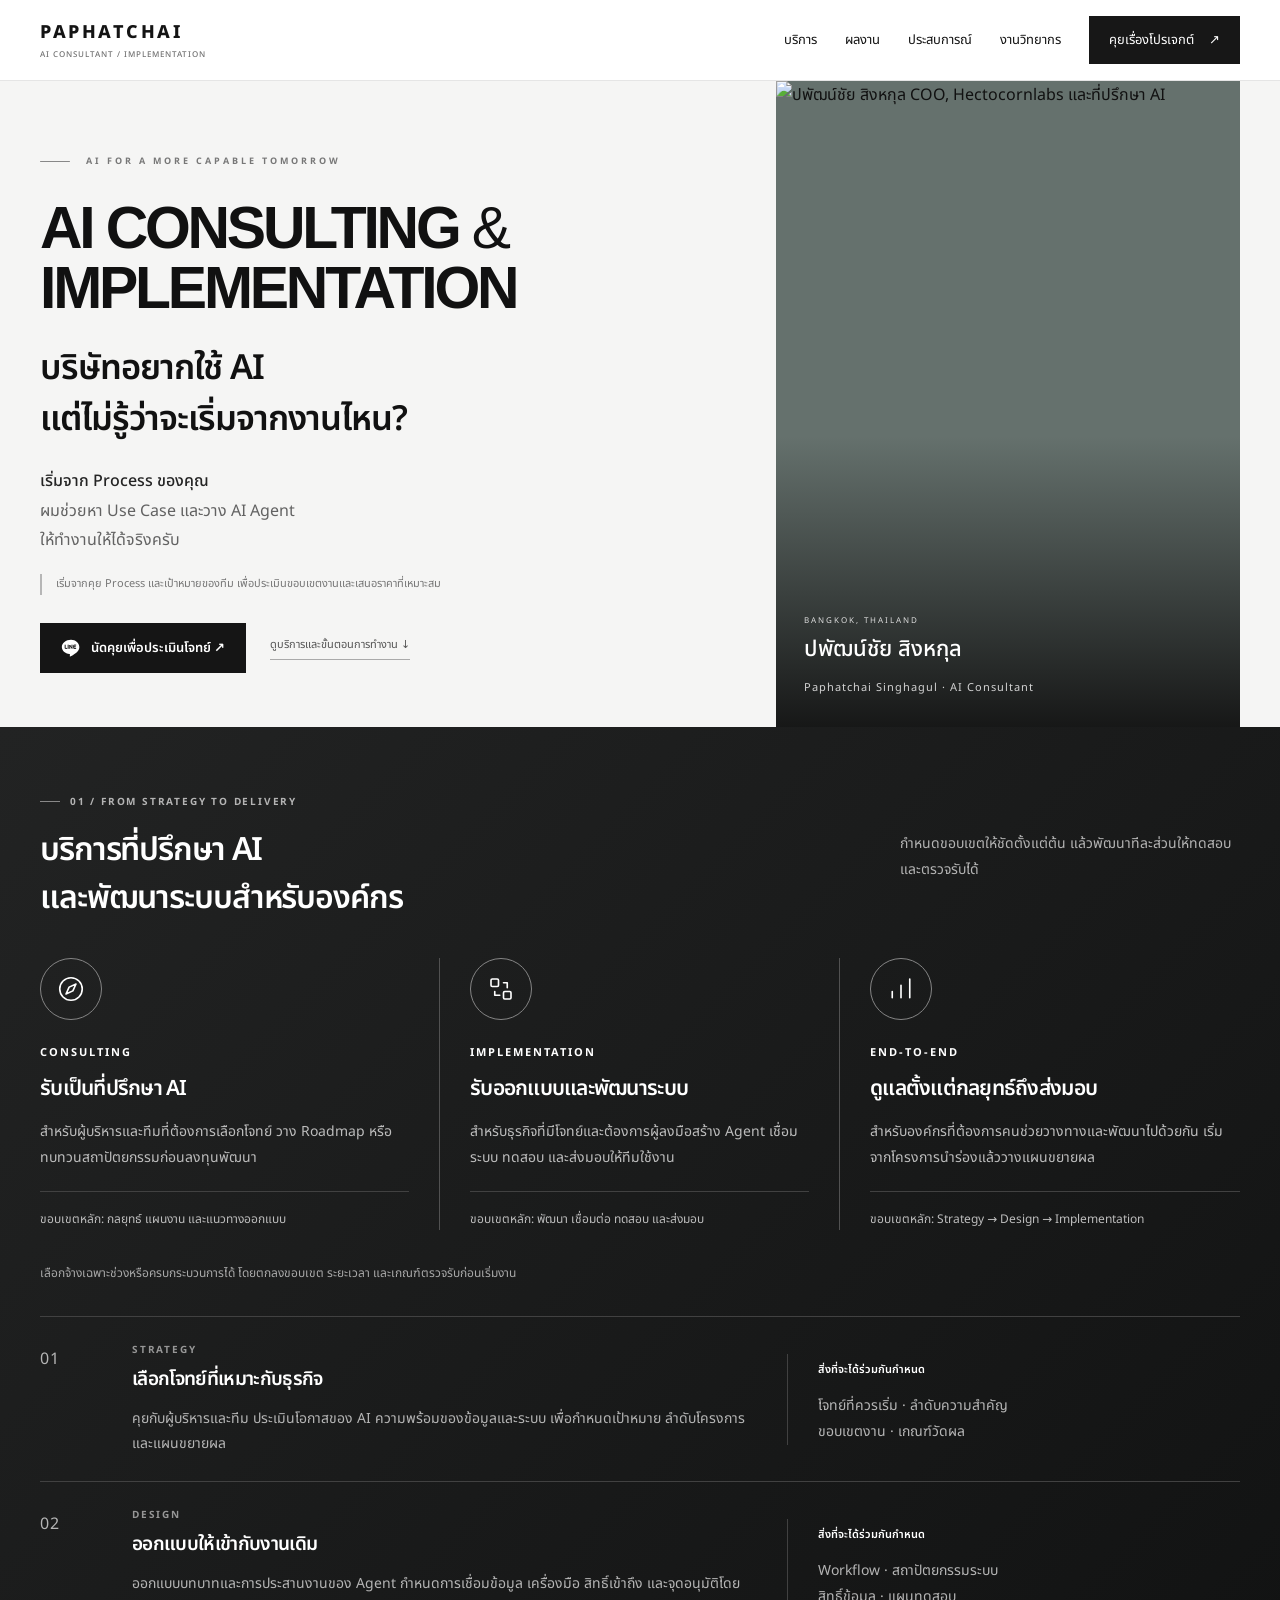
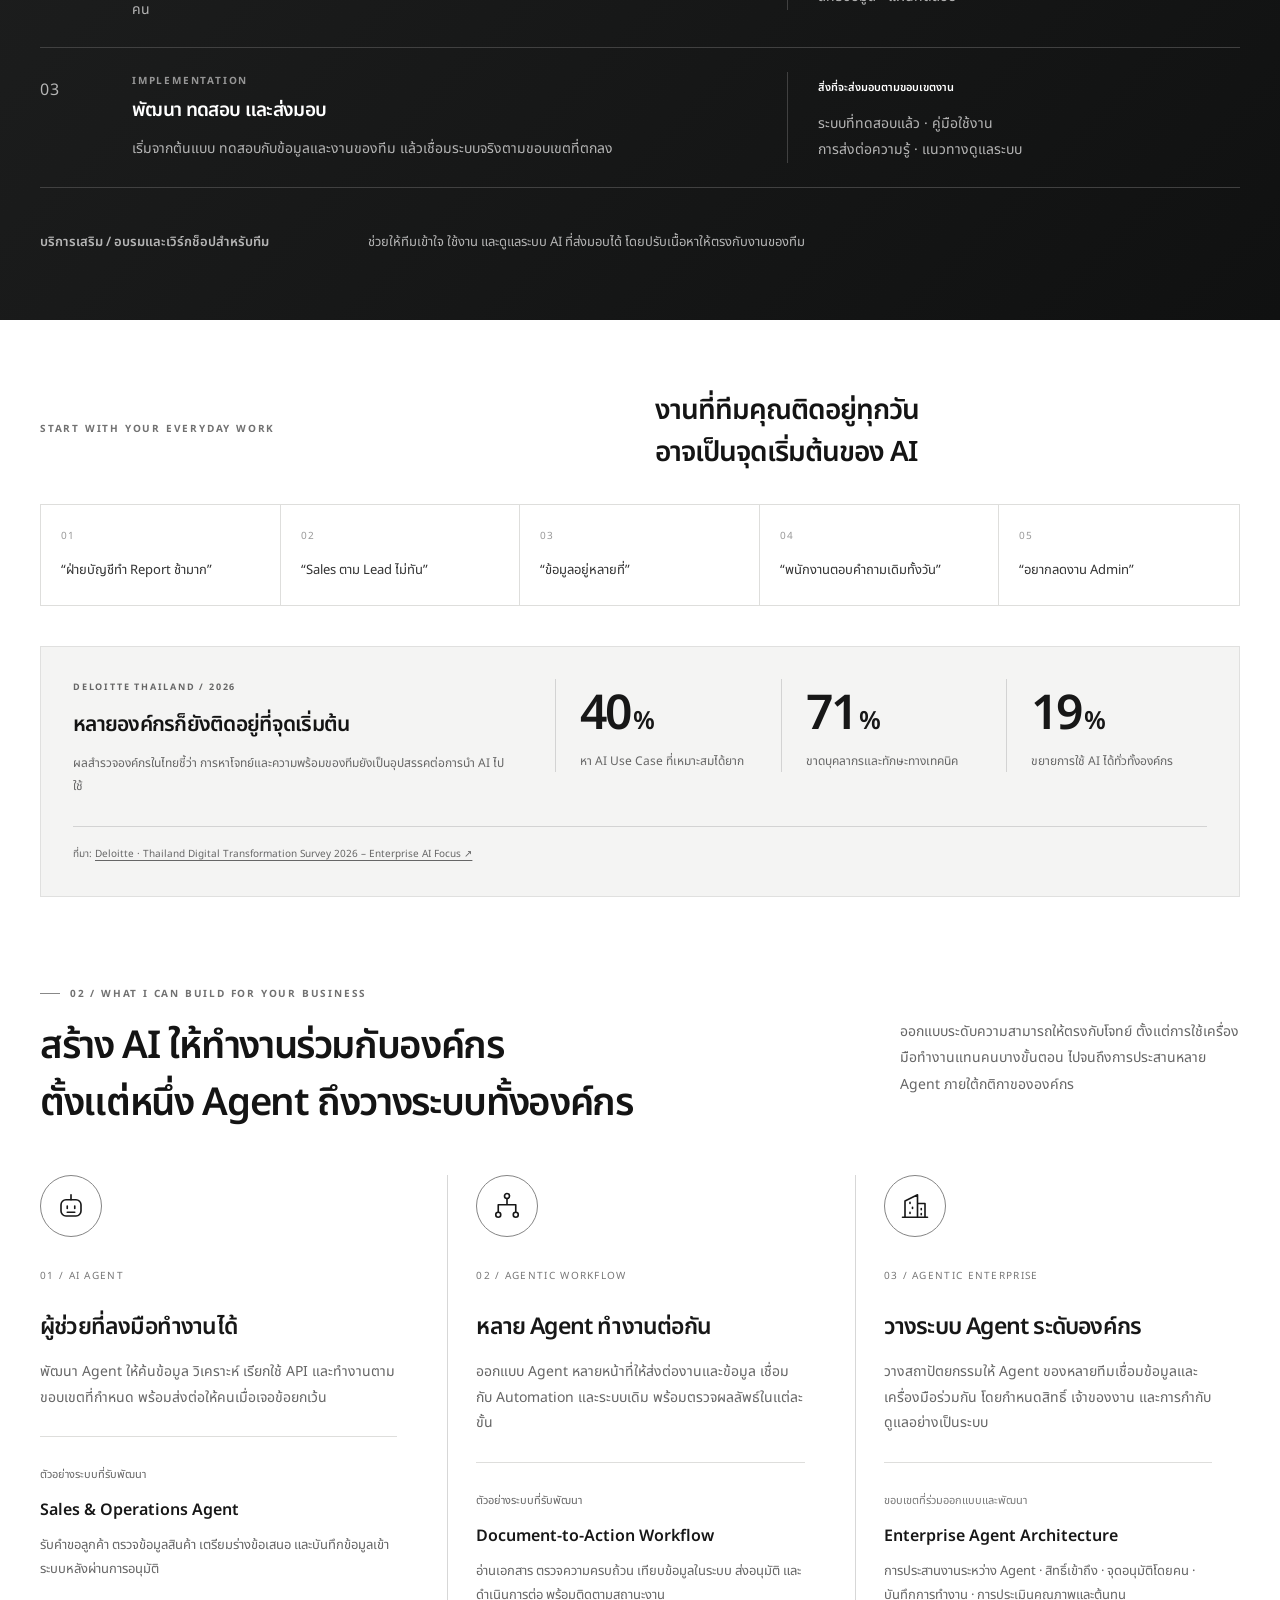
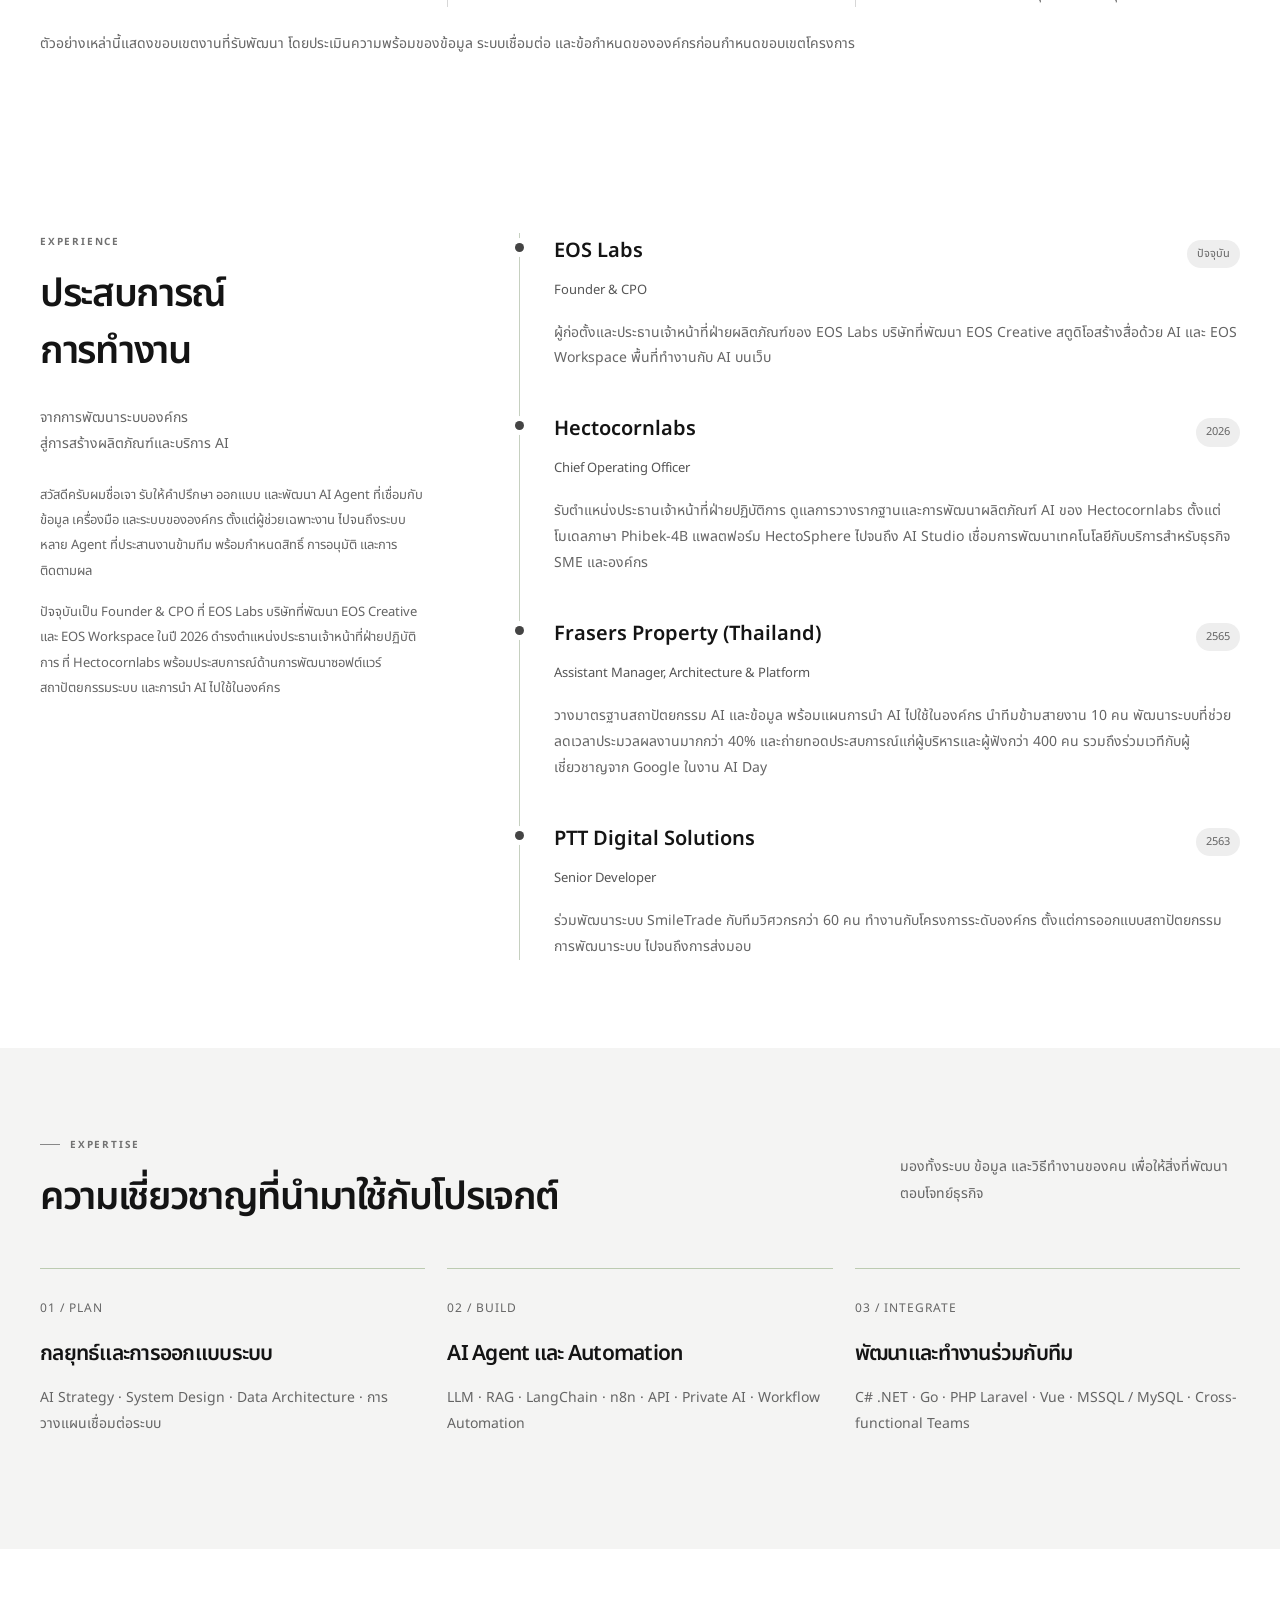
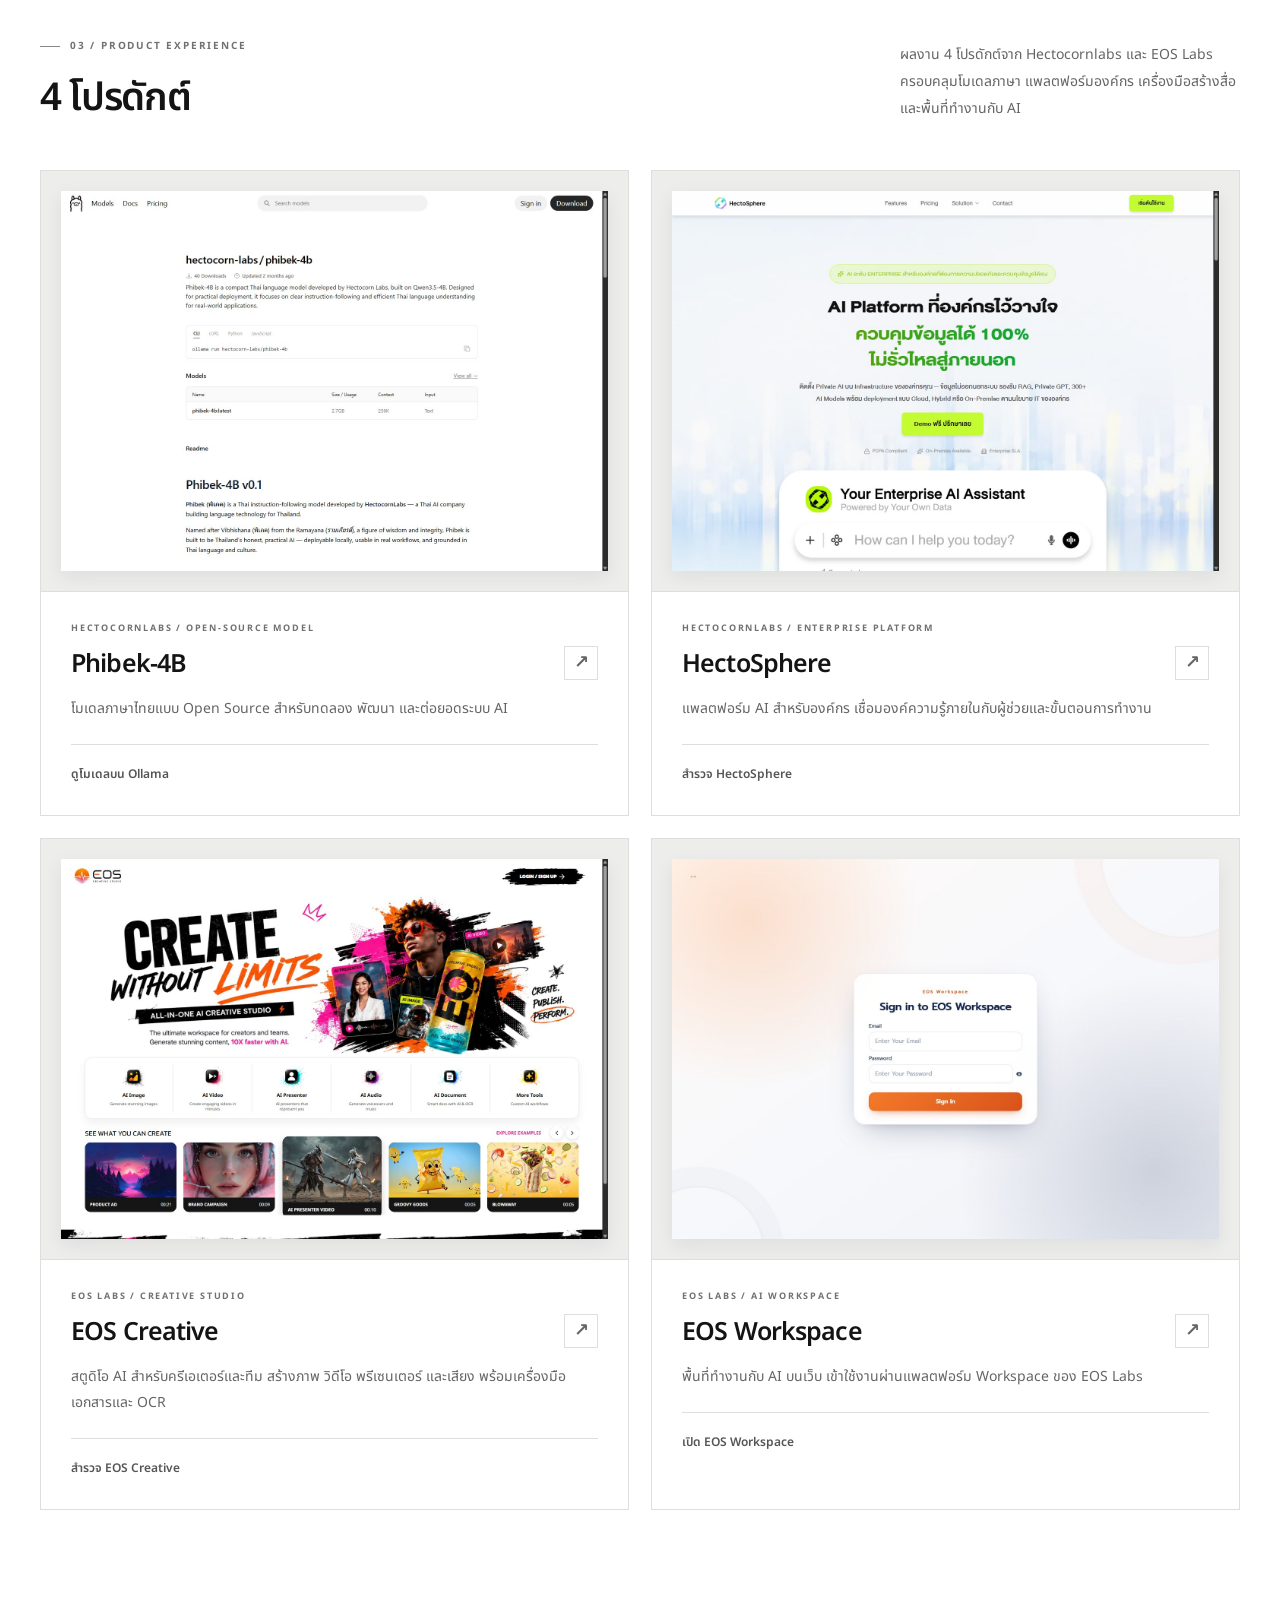
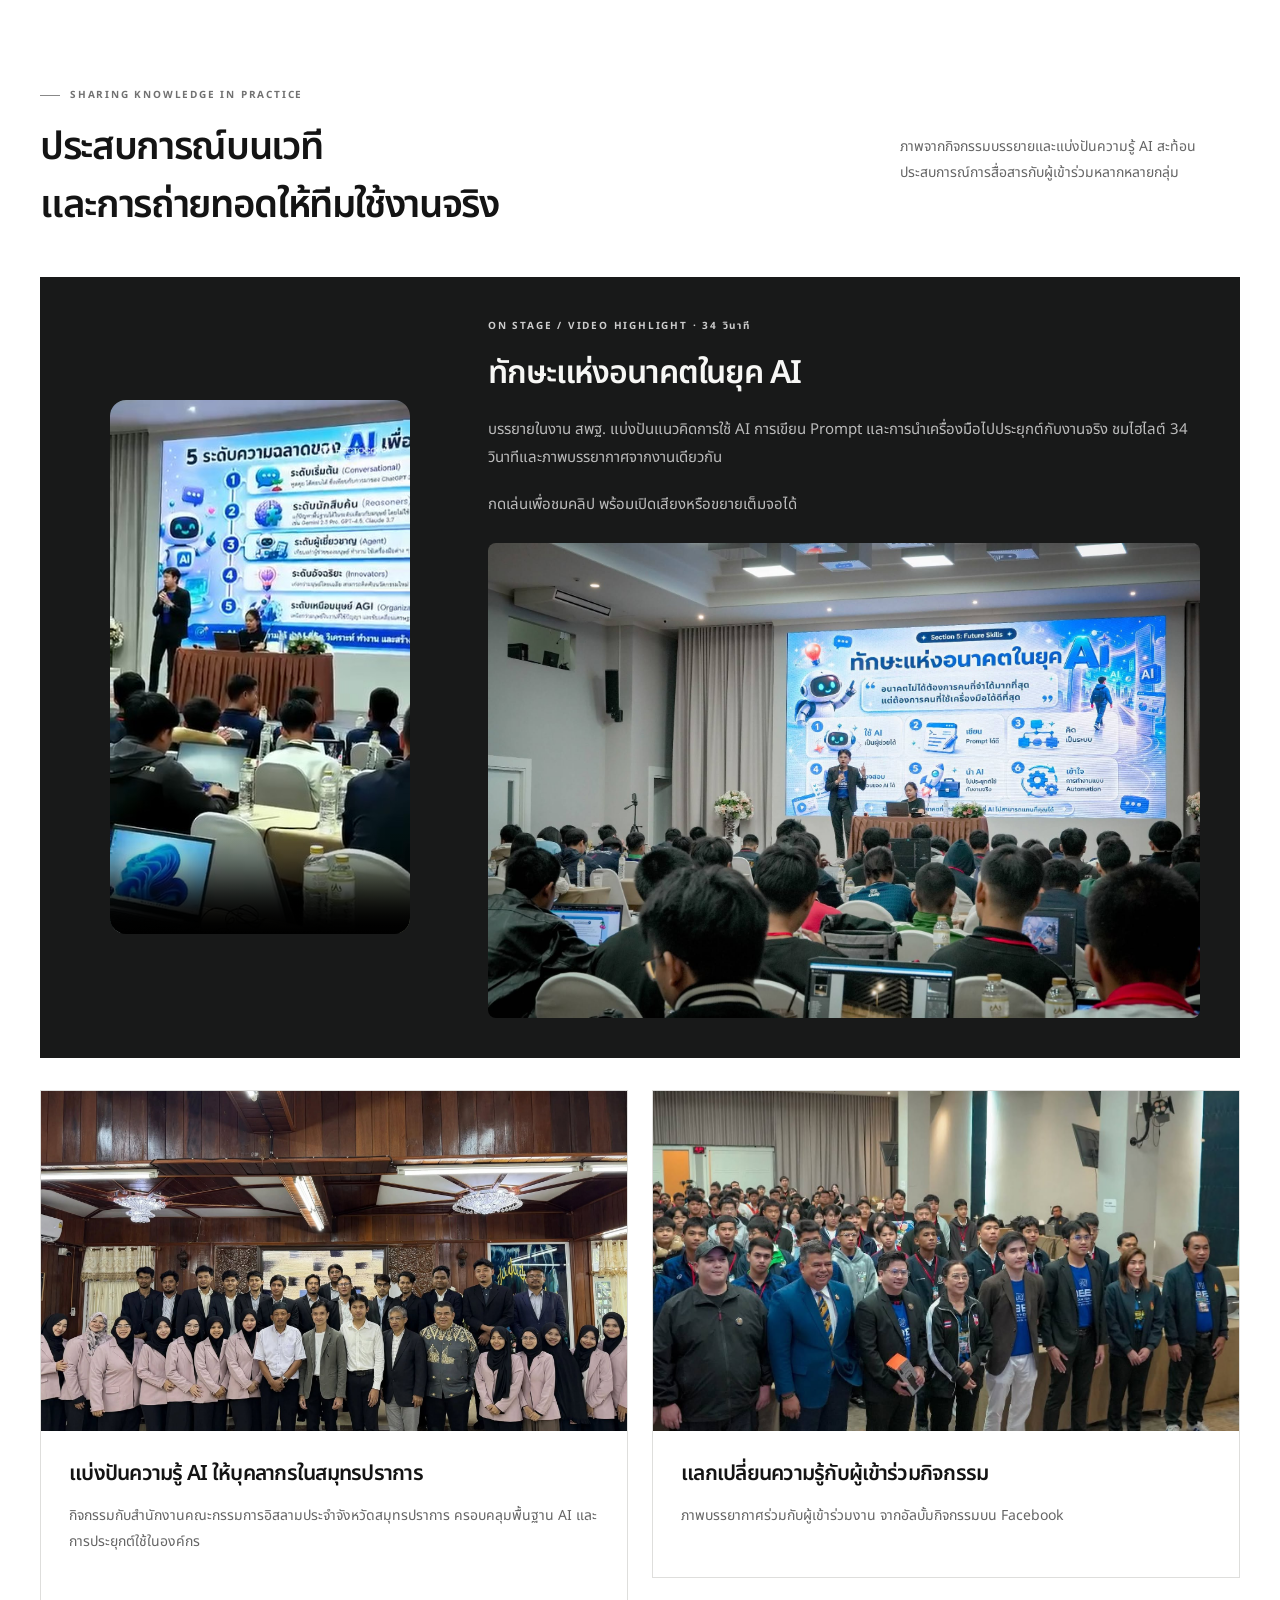
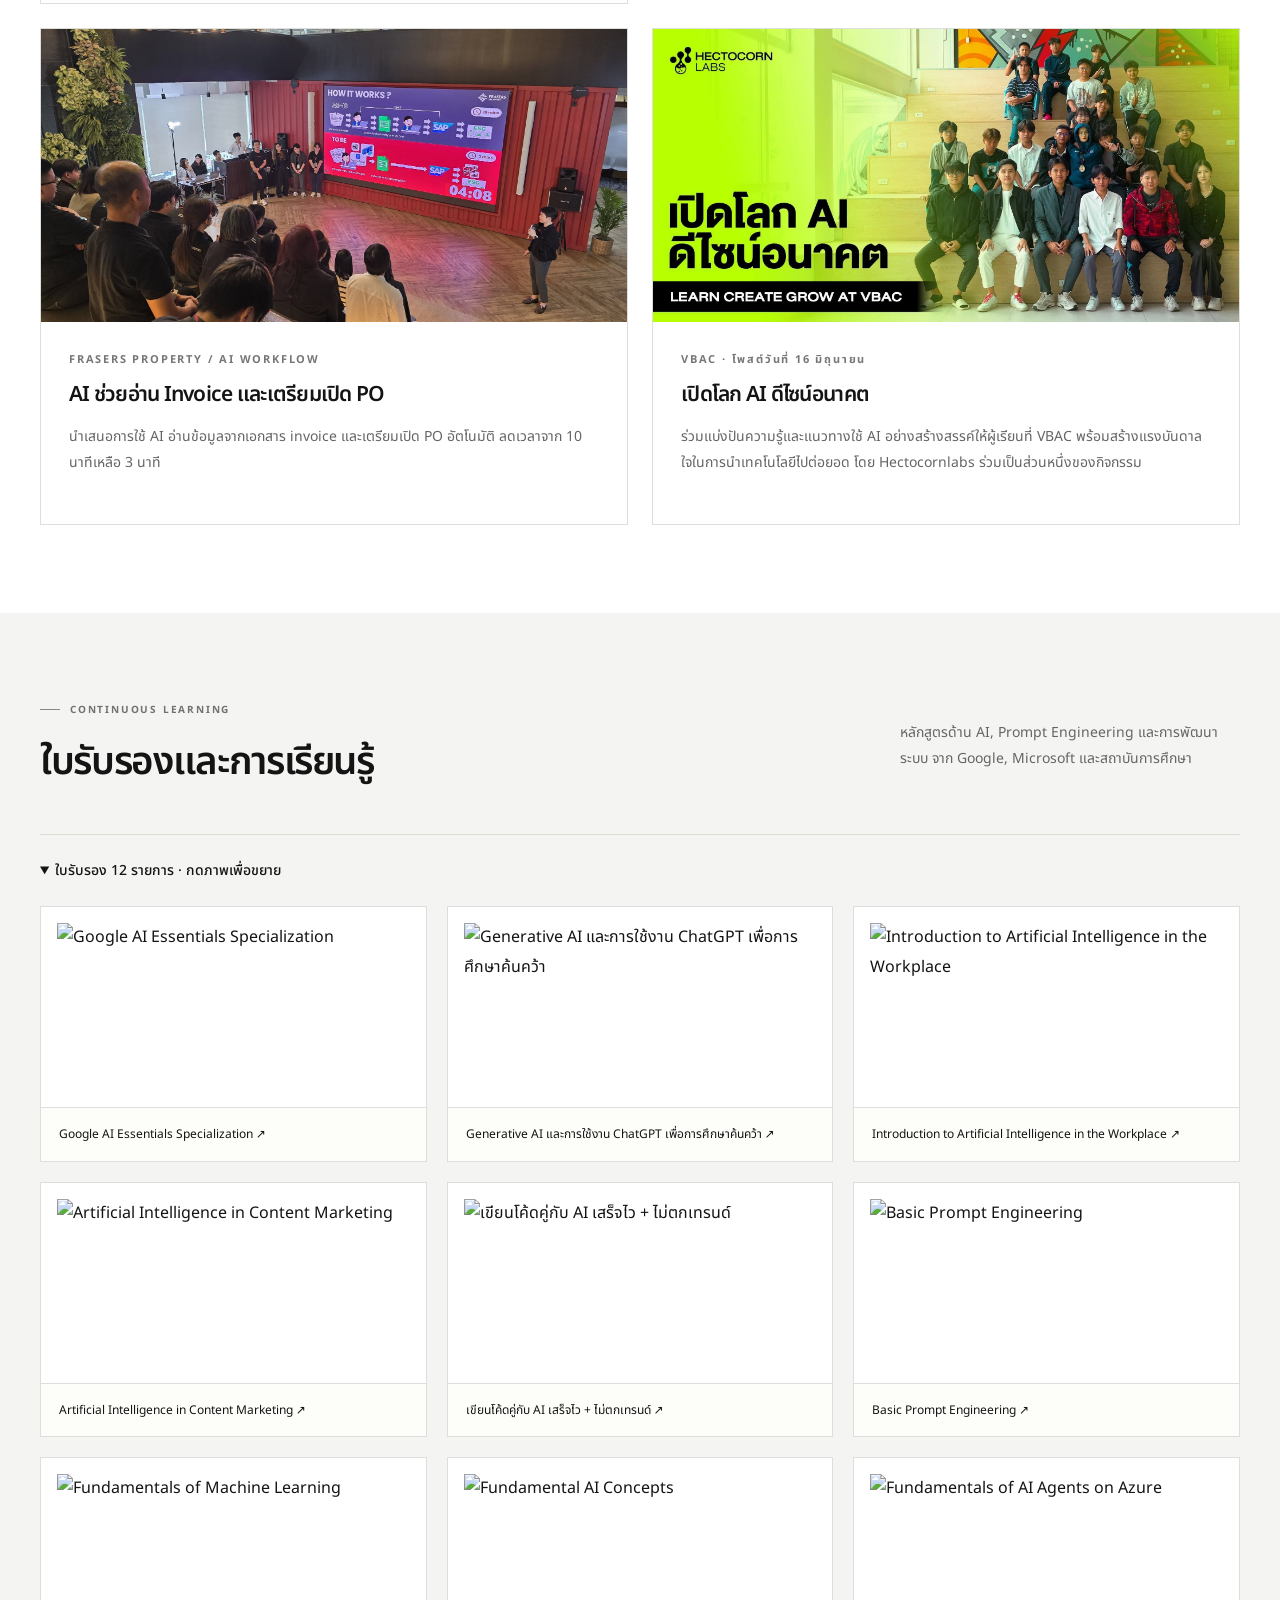
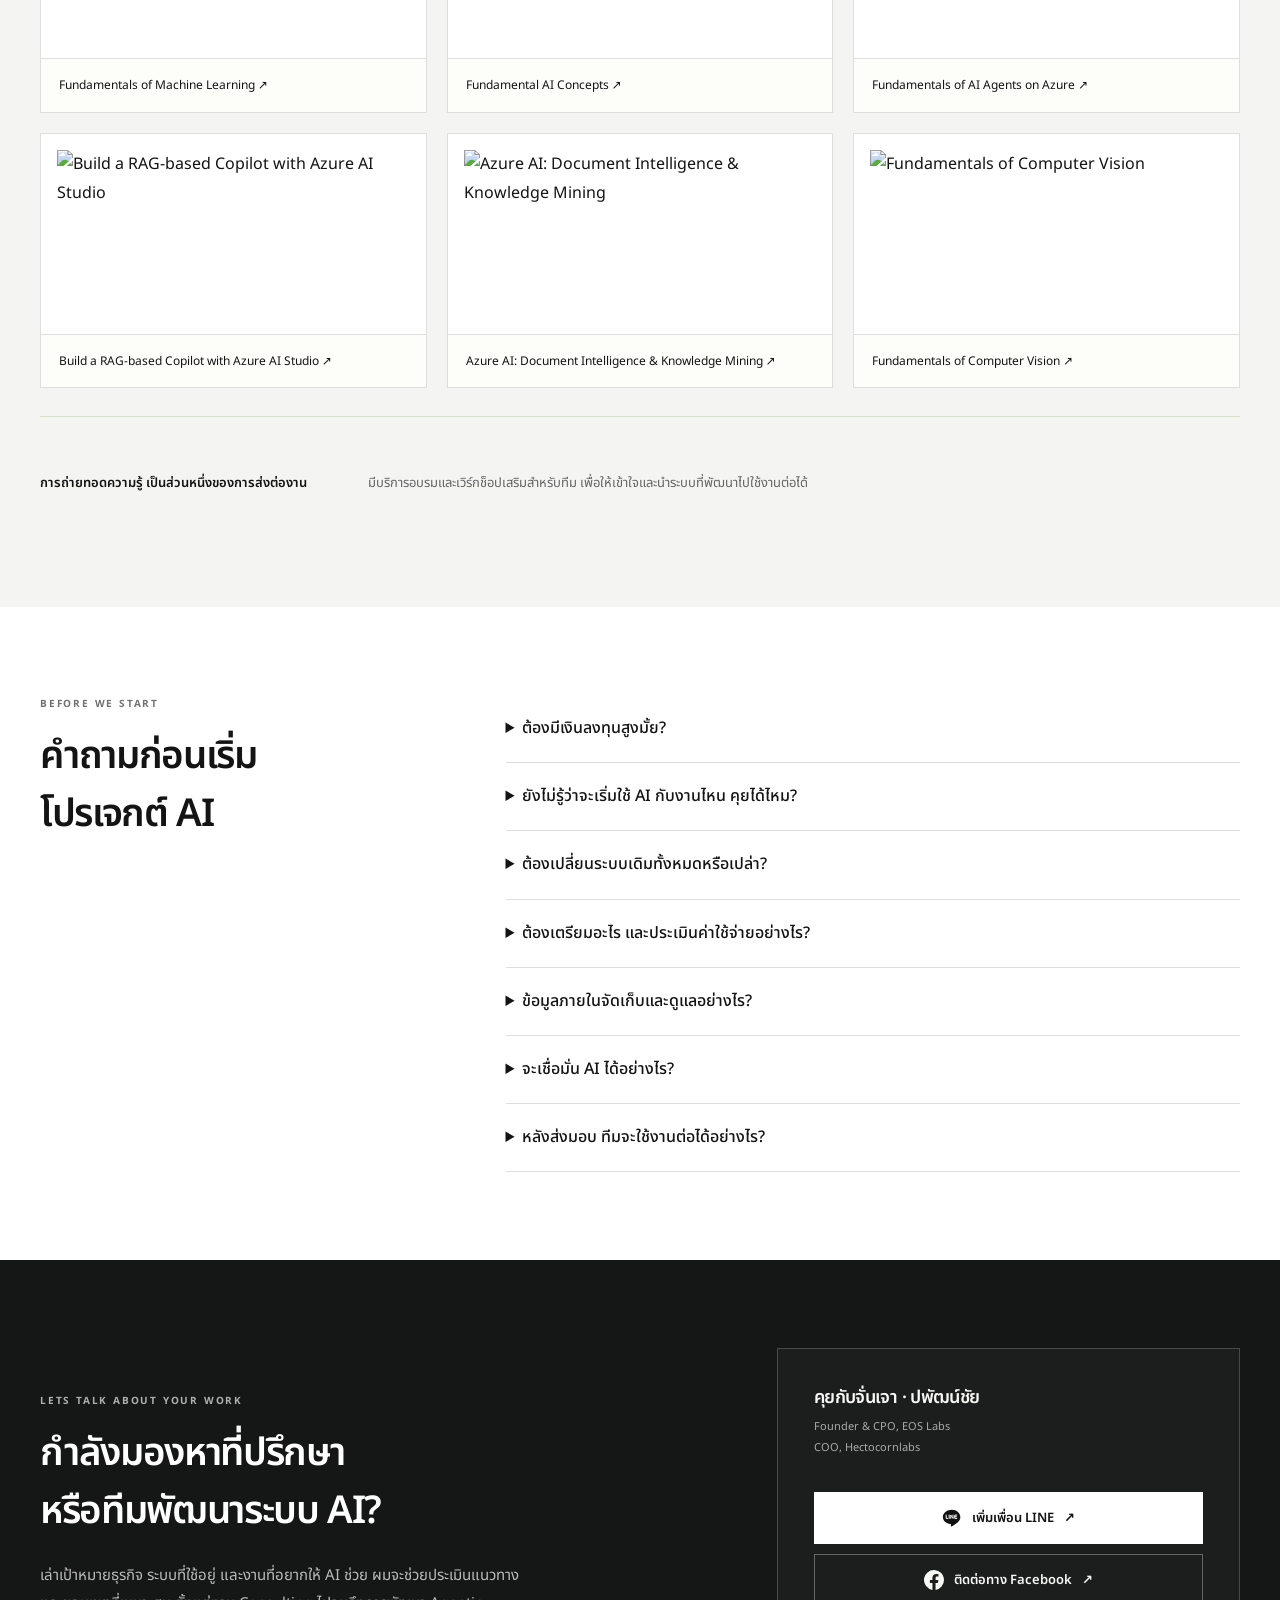
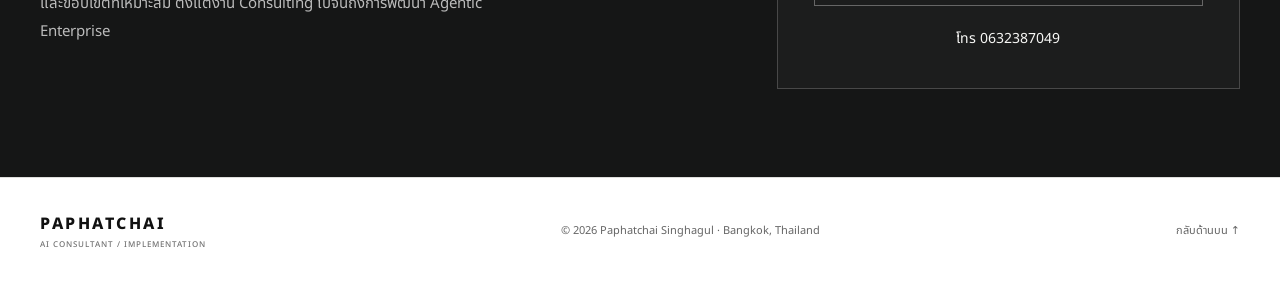
==== commit 758a5620: "Update theme color in index.html, add monochrome.css, and refine CSS styles in site.css" ====
--- a/index.html
+++ b/index.html
@@ -6,7 +6,7 @@
 <title>ที่ปรึกษา AI และพัฒนา AI Agent สำหรับองค์กร | ปพัฒน์ชัย</title>
 <meta name="description" content="รับปรึกษาและพัฒนา AI Agent, Agentic Workflow และ Agentic Enterprise สำหรับองค์กร โดย ปพัฒน์ชัย สิงหกุล ครบตั้งแต่ Strategy, Design ถึง Implementation" />
 <meta name="robots" content="index, follow, max-image-preview:large" />
-<meta name="theme-color" content="#111915" />
+<meta name="theme-color" content="#111111" />
 <link rel="icon" href="favicon.ico" sizes="64x64" />
 <link rel="icon" href="favicon.svg" type="image/svg+xml" sizes="any" />
 <link rel="canonical" href="https://paphatchais-coder.github.io/Profile/" />
@@ -26,6 +26,7 @@
 <link rel="preconnect" href="https://fonts.gstatic.com" crossorigin />
 <link href="https://fonts.googleapis.com/css2?family=Noto+Sans+Thai:wght@400;500;600;700;800&display=swap" rel="stylesheet" />
 <link rel="stylesheet" href="site.css" />
+<link rel="stylesheet" href="monochrome.css" />
 <script type="application/ld+json">{
     "@context":  "https://schema.org",
     "@graph":  [
@@ -93,10 +94,21 @@
 <button class="menu-toggle" type="button" aria-controls="primary-navigation" aria-expanded="false" aria-label="เปิดเมนู"><span></span><span></span><span></span></button>
 <div class="nav-links" id="primary-navigation"><a href="#services">บริการ</a><a href="#work">ผลงาน</a><a href="#experience">ประสบการณ์</a><a href="#speaking">งานวิทยากร</a><a class="nav-contact" href="#contact">คุยเรื่องโปรเจกต์ <span aria-hidden="true">↗</span></a></div>
 </nav></header><main id="main">
-<section class="profile-hero"><div class="wrap profile-grid"><div><p class="eyebrow">AI CONSULTING &amp; IMPLEMENTATION</p><h1>บริษัทอยากใช้ AI<br /><em>แต่ไม่รู้ว่าจะเริ่มจากงานไหน?</em></h1>
+<section class="profile-hero"><div class="wrap profile-grid"><div><p class="eyebrow">AI FOR A MORE CAPABLE TOMORROW</p><p class="hero-discipline">AI CONSULTING <span>&amp;</span><br />IMPLEMENTATION</p><h1>บริษัทอยากใช้ AI<br /><em>แต่ไม่รู้ว่าจะเริ่มจากงานไหน?</em></h1>
 <p class="hero-promise"><strong>เริ่มจาก Process ของคุณ</strong><br />ผมช่วยหา Use Case และวาง AI Agent<br class="desktop-break" /> ให้ทำงานให้ได้จริงครับ</p>
 <p class="consultation-note">เริ่มจากคุย Process และเป้าหมายของทีม เพื่อประเมินขอบเขตงานและเสนอราคาที่เหมาะสม</p>
 <div class="actions"><a class="button primary" href="https://lin.ee/7qlZJI0"><svg viewBox="0 0 24 24" aria-hidden="true"><path fill="currentColor" d="M12 2C5.9 2 1 5.9 1 10.7c0 4.3 3.9 7.9 9.1 8.6.4.1.8.3.7.8l-.3 1.6c-.1.5.2.7.6.5 3.4-1.5 7.1-4 9-6.3 1.3-1.5 1.9-3.2 1.9-5.2C22 5.9 17.6 2 12 2Z"/><path class="icon-cutout" fill="none" stroke-width="1.15" stroke-linecap="round" stroke-linejoin="round" d="M5 8.5v4h2M8.6 8.5v4M10.5 12.5v-4l2.7 4v-4M17.7 8.5h-2.4v4h2.4m-2.4-2h2"/></svg> นัดคุยเพื่อประเมินโจทย์ ↗</a><a class="text-link" href="#services">ดูบริการและขั้นตอนการทำงาน ↓</a></div></div><div class="profile-photo"><img src="image/profile.jpg" alt="ปพัฒน์ชัย สิงหกุล COO, Hectocornlabs และที่ปรึกษา AI" width="640" height="760" fetchpriority="high" /><span>BANGKOK, THAILAND</span><p class="consultant-name">ปพัฒน์ชัย สิงหกุล <span>Paphatchai Singhagul · AI Consultant</span></p></div></div></section>
+<section class="section tinted" id="services"><div class="wrap"><div class="section-heading"><div><p class="eyebrow">01 / FROM STRATEGY TO DELIVERY</p><h2>บริการที่ปรึกษา AI<br />และพัฒนาระบบสำหรับองค์กร</h2></div><p>กำหนดขอบเขตให้ชัดตั้งแต่ต้น แล้วพัฒนาทีละส่วนให้ทดสอบและตรวจรับได้</p></div>
+<div class="engagements" aria-label="รูปแบบบริการ">
+<article><span class="service-icon" aria-hidden="true"><svg viewBox="0 0 24 24" fill="none" stroke="currentColor" stroke-width="1.3" stroke-linecap="round" stroke-linejoin="round"><circle cx="12" cy="12" r="9"/><path d="m16 8-2.5 5.5L8 16l2.5-5.5Z"/></svg></span><p class="eyebrow">CONSULTING</p><h3>รับเป็นที่ปรึกษา AI</h3><p>สำหรับผู้บริหารและทีมที่ต้องการเลือกโจทย์ วาง Roadmap หรือทบทวนสถาปัตยกรรมก่อนลงทุนพัฒนา</p><span>ขอบเขตหลัก: กลยุทธ์ แผนงาน และแนวทางออกแบบ</span></article>
+<article><span class="service-icon" aria-hidden="true"><svg viewBox="0 0 24 24" fill="none" stroke="currentColor" stroke-width="1.3" stroke-linecap="round" stroke-linejoin="round"><rect x="4" y="4" width="6" height="6" rx="1"/><rect x="14" y="14" width="6" height="6" rx="1"/><path d="M14 7h3v4M7 14v3h4"/></svg></span><p class="eyebrow">IMPLEMENTATION</p><h3>รับออกแบบและพัฒนาระบบ</h3><p>สำหรับธุรกิจที่มีโจทย์และต้องการผู้ลงมือสร้าง Agent เชื่อมระบบ ทดสอบ และส่งมอบให้ทีมใช้งาน</p><span>ขอบเขตหลัก: พัฒนา เชื่อมต่อ ทดสอบ และส่งมอบ</span></article>
+<article><span class="service-icon" aria-hidden="true"><svg viewBox="0 0 24 24" fill="none" stroke="currentColor" stroke-width="1.3" stroke-linecap="round" stroke-linejoin="round"><path d="M5 19v-5m7 5V9m7 10V4"/></svg></span><p class="eyebrow">END-TO-END</p><h3>ดูแลตั้งแต่กลยุทธ์ถึงส่งมอบ</h3><p>สำหรับองค์กรที่ต้องการคนช่วยวางทางและพัฒนาไปด้วยกัน เริ่มจากโครงการนำร่องแล้ววางแผนขยายผล</p><span>ขอบเขตหลัก: Strategy → Design → Implementation</span></article>
+</div>
+<p class="engagement-note">เลือกจ้างเฉพาะช่วงหรือครบกระบวนการได้ โดยตกลงขอบเขต ระยะเวลา และเกณฑ์ตรวจรับก่อนเริ่มงาน</p><div class="process-list">
+<article><span class="number">01</span><div><p class="eyebrow">STRATEGY</p><h3>เลือกโจทย์ที่เหมาะกับธุรกิจ</h3><p>คุยกับผู้บริหารและทีม ประเมินโอกาสของ AI ความพร้อมของข้อมูลและระบบ เพื่อกำหนดเป้าหมาย ลำดับโครงการ และแผนขยายผล</p></div><div class="deliverable"><span>สิ่งที่จะได้ร่วมกันกำหนด</span><p>โจทย์ที่ควรเริ่ม · ลำดับความสำคัญ<br />ขอบเขตงาน · เกณฑ์วัดผล</p></div></article>
+<article><span class="number">02</span><div><p class="eyebrow">DESIGN</p><h3>ออกแบบให้เข้ากับงานเดิม</h3><p>ออกแบบบทบาทและการประสานงานของ Agent กำหนดการเชื่อมข้อมูล เครื่องมือ สิทธิ์เข้าถึง และจุดอนุมัติโดยคน</p></div><div class="deliverable"><span>สิ่งที่จะได้ร่วมกันกำหนด</span><p>Workflow · สถาปัตยกรรมระบบ<br />สิทธิ์ข้อมูล · แผนทดสอบ</p></div></article>
+<article><span class="number">03</span><div><p class="eyebrow">IMPLEMENTATION</p><h3>พัฒนา ทดสอบ และส่งมอบ</h3><p>เริ่มจากต้นแบบ ทดสอบกับข้อมูลและงานของทีม แล้วเชื่อมระบบจริงตามขอบเขตที่ตกลง</p></div><div class="deliverable"><span>สิ่งที่จะส่งมอบตามขอบเขตงาน</span><p>ระบบที่ทดสอบแล้ว · คู่มือใช้งาน<br />การส่งต่อความรู้ · แนวทางดูแลระบบ</p></div></article>
+</div><aside class="training-note"><strong>บริการเสริม / อบรมและเวิร์กช็อปสำหรับทีม</strong><p>ช่วยให้ทีมเข้าใจ ใช้งาน และดูแลระบบ AI ที่ส่งมอบได้ โดยปรับเนื้อหาให้ตรงกับงานของทีม</p></aside></div></section>
 <section class="business-start" aria-labelledby="business-start-title"><div class="wrap">
 <div class="pain-heading"><p class="eyebrow">START WITH YOUR EVERYDAY WORK</p><h2 id="business-start-title">งานที่ทีมคุณติดอยู่ทุกวัน<br />อาจเป็นจุดเริ่มต้นของ AI</h2></div>
 <ul class="pain-list"><li>“ฝ่ายบัญชีทำ Report ช้ามาก”</li><li>“Sales ตาม Lead ไม่ทัน”</li><li>“ข้อมูลอยู่หลายที่”</li><li>“พนักงานตอบคำถามเดิมทั้งวัน”</li><li>“อยากลดงาน Admin”</li></ul>
@@ -105,23 +117,13 @@
 <p class="research-source">ที่มา: <a href="https://www.deloitte.com/southeast-asia/en/about/press-room/deloitte-thailand-digital-momentum-ai-payoff.html" target="_blank" rel="noopener">Deloitte · Thailand Digital Transformation Survey 2026 – Enterprise AI Focus ↗</a></p></div>
 </div></section>
 <section class="section capabilities" id="use-cases"><div class="wrap">
-<div class="section-heading"><div><p class="eyebrow">01 / WHAT I CAN BUILD FOR YOUR BUSINESS</p><h2>สร้าง AI ให้ทำงานร่วมกับองค์กร<br />ตั้งแต่หนึ่ง Agent ถึงวางระบบทั้งองค์กร</h2></div><p>ออกแบบระดับความสามารถให้ตรงกับโจทย์ ตั้งแต่การใช้เครื่องมือทำงานแทนคนบางขั้นตอน ไปจนถึงการประสานหลาย Agent ภายใต้กติกาขององค์กร</p></div>
+<div class="section-heading"><div><p class="eyebrow">02 / WHAT I CAN BUILD FOR YOUR BUSINESS</p><h2>สร้าง AI ให้ทำงานร่วมกับองค์กร<br />ตั้งแต่หนึ่ง Agent ถึงวางระบบทั้งองค์กร</h2></div><p>ออกแบบระดับความสามารถให้ตรงกับโจทย์ ตั้งแต่การใช้เครื่องมือทำงานแทนคนบางขั้นตอน ไปจนถึงการประสานหลาย Agent ภายใต้กติกาขององค์กร</p></div>
 <div class="cards three">
-<article class="case-card"><span class="number">01 / AI AGENT</span><h3>ผู้ช่วยที่ลงมือทำงานได้</h3><p>พัฒนา Agent ให้ค้นข้อมูล วิเคราะห์ เรียกใช้ API และทำงานตามขอบเขตที่กำหนด พร้อมส่งต่อให้คนเมื่อเจอข้อยกเว้น</p><div class="card-result"><span>ตัวอย่างระบบที่รับพัฒนา</span><strong>Sales &amp; Operations Agent</strong><p>รับคำขอลูกค้า ตรวจข้อมูลสินค้า เตรียมร่างข้อเสนอ และบันทึกข้อมูลเข้าระบบหลังผ่านการอนุมัติ</p></div></article>
-<article class="case-card"><span class="number">02 / AGENTIC WORKFLOW</span><h3>หลาย Agent ทำงานต่อกัน</h3><p>ออกแบบ Agent หลายหน้าที่ให้ส่งต่องานและข้อมูล เชื่อมกับ Automation และระบบเดิม พร้อมตรวจผลลัพธ์ในแต่ละขั้น</p><div class="card-result"><span>ตัวอย่างระบบที่รับพัฒนา</span><strong>Document-to-Action Workflow</strong><p>อ่านเอกสาร ตรวจความครบถ้วน เทียบข้อมูลในระบบ ส่งอนุมัติ และดำเนินการต่อ พร้อมติดตามสถานะงาน</p></div></article>
-<article class="case-card enterprise-capability"><span class="number">03 / AGENTIC ENTERPRISE</span><h3>วางระบบ Agent ระดับองค์กร</h3><p>วางสถาปัตยกรรมให้ Agent ของหลายทีมเชื่อมข้อมูลและเครื่องมือร่วมกัน โดยกำหนดสิทธิ์ เจ้าของงาน และการกำกับดูแลอย่างเป็นระบบ</p><div class="card-result"><span>ขอบเขตที่ร่วมออกแบบและพัฒนา</span><strong>Enterprise Agent Architecture</strong><p>การประสานงานระหว่าง Agent · สิทธิ์เข้าถึง · จุดอนุมัติโดยคน · บันทึกการทำงาน · การประเมินคุณภาพและต้นทุน</p></div></article>
+<article class="case-card"><span class="service-icon" aria-hidden="true"><svg viewBox="0 0 24 24" fill="none" stroke="currentColor" stroke-width="1.3" stroke-linecap="round" stroke-linejoin="round"><rect x="4" y="7" width="16" height="13" rx="4"/><path d="M12 7V3m-3 9v2m6-2v2M9 17h6"/></svg></span><span class="number">01 / AI AGENT</span><h3>ผู้ช่วยที่ลงมือทำงานได้</h3><p>พัฒนา Agent ให้ค้นข้อมูล วิเคราะห์ เรียกใช้ API และทำงานตามขอบเขตที่กำหนด พร้อมส่งต่อให้คนเมื่อเจอข้อยกเว้น</p><div class="card-result"><span>ตัวอย่างระบบที่รับพัฒนา</span><strong>Sales &amp; Operations Agent</strong><p>รับคำขอลูกค้า ตรวจข้อมูลสินค้า เตรียมร่างข้อเสนอ และบันทึกข้อมูลเข้าระบบหลังผ่านการอนุมัติ</p></div></article>
+<article class="case-card"><span class="service-icon" aria-hidden="true"><svg viewBox="0 0 24 24" fill="none" stroke="currentColor" stroke-width="1.3" stroke-linecap="round" stroke-linejoin="round"><circle cx="12" cy="4" r="2"/><circle cx="5" cy="19" r="2"/><circle cx="19" cy="19" r="2"/><path d="M12 6v5m-7 6v-6h14v6"/></svg></span><span class="number">02 / AGENTIC WORKFLOW</span><h3>หลาย Agent ทำงานต่อกัน</h3><p>ออกแบบ Agent หลายหน้าที่ให้ส่งต่องานและข้อมูล เชื่อมกับ Automation และระบบเดิม พร้อมตรวจผลลัพธ์ในแต่ละขั้น</p><div class="card-result"><span>ตัวอย่างระบบที่รับพัฒนา</span><strong>Document-to-Action Workflow</strong><p>อ่านเอกสาร ตรวจความครบถ้วน เทียบข้อมูลในระบบ ส่งอนุมัติ และดำเนินการต่อ พร้อมติดตามสถานะงาน</p></div></article>
+<article class="case-card enterprise-capability"><span class="service-icon" aria-hidden="true"><svg viewBox="0 0 24 24" fill="none" stroke="currentColor" stroke-width="1.3" stroke-linecap="round" stroke-linejoin="round"><path d="M4 21V8l10-5v18M14 10h6v11M8 9v1m2 3v1m-2 3v1M17 14v1m0 3v1M2 21h20"/></svg></span><span class="number">03 / AGENTIC ENTERPRISE</span><h3>วางระบบ Agent ระดับองค์กร</h3><p>วางสถาปัตยกรรมให้ Agent ของหลายทีมเชื่อมข้อมูลและเครื่องมือร่วมกัน โดยกำหนดสิทธิ์ เจ้าของงาน และการกำกับดูแลอย่างเป็นระบบ</p><div class="card-result"><span>ขอบเขตที่ร่วมออกแบบและพัฒนา</span><strong>Enterprise Agent Architecture</strong><p>การประสานงานระหว่าง Agent · สิทธิ์เข้าถึง · จุดอนุมัติโดยคน · บันทึกการทำงาน · การประเมินคุณภาพและต้นทุน</p></div></article>
 </div><p class="section-note">ตัวอย่างเหล่านี้แสดงขอบเขตงานที่รับพัฒนา โดยประเมินความพร้อมของข้อมูล ระบบเชื่อมต่อ และข้อกำหนดขององค์กรก่อนกำหนดขอบเขตโครงการ</p>
-</div></section><section class="section tinted" id="services"><div class="wrap"><div class="section-heading"><div><p class="eyebrow">02 / FROM STRATEGY TO DELIVERY</p><h2>บริการที่ปรึกษา AI<br />และพัฒนาระบบสำหรับองค์กร</h2></div><p>กำหนดขอบเขตให้ชัดตั้งแต่ต้น แล้วพัฒนาทีละส่วนให้ทดสอบและตรวจรับได้</p></div>
-<div class="engagements" aria-label="รูปแบบบริการ">
-<article><p class="eyebrow">CONSULTING</p><h3>รับเป็นที่ปรึกษา AI</h3><p>สำหรับผู้บริหารและทีมที่ต้องการเลือกโจทย์ วาง Roadmap หรือทบทวนสถาปัตยกรรมก่อนลงทุนพัฒนา</p><span>ขอบเขตหลัก: กลยุทธ์ แผนงาน และแนวทางออกแบบ</span></article>
-<article><p class="eyebrow">IMPLEMENTATION</p><h3>รับออกแบบและพัฒนาระบบ</h3><p>สำหรับธุรกิจที่มีโจทย์และต้องการผู้ลงมือสร้าง Agent เชื่อมระบบ ทดสอบ และส่งมอบให้ทีมใช้งาน</p><span>ขอบเขตหลัก: พัฒนา เชื่อมต่อ ทดสอบ และส่งมอบ</span></article>
-<article><p class="eyebrow">END-TO-END</p><h3>ดูแลตั้งแต่กลยุทธ์ถึงส่งมอบ</h3><p>สำหรับองค์กรที่ต้องการคนช่วยวางทางและพัฒนาไปด้วยกัน เริ่มจากโครงการนำร่องแล้ววางแผนขยายผล</p><span>ขอบเขตหลัก: Strategy → Design → Implementation</span></article>
-</div>
-<p class="engagement-note">เลือกจ้างเฉพาะช่วงหรือครบกระบวนการได้ โดยตกลงขอบเขต ระยะเวลา และเกณฑ์ตรวจรับก่อนเริ่มงาน</p><div class="process-list">
-<article><span class="number">01</span><div><p class="eyebrow">STRATEGY</p><h3>เลือกโจทย์ที่เหมาะกับธุรกิจ</h3><p>คุยกับผู้บริหารและทีม ประเมินโอกาสของ AI ความพร้อมของข้อมูลและระบบ เพื่อกำหนดเป้าหมาย ลำดับโครงการ และแผนขยายผล</p></div><div class="deliverable"><span>สิ่งที่จะได้ร่วมกันกำหนด</span><p>โจทย์ที่ควรเริ่ม · ลำดับความสำคัญ<br />ขอบเขตงาน · เกณฑ์วัดผล</p></div></article>
-<article><span class="number">02</span><div><p class="eyebrow">DESIGN</p><h3>ออกแบบให้เข้ากับงานเดิม</h3><p>ออกแบบบทบาทและการประสานงานของ Agent กำหนดการเชื่อมข้อมูล เครื่องมือ สิทธิ์เข้าถึง และจุดอนุมัติโดยคน</p></div><div class="deliverable"><span>สิ่งที่จะได้ร่วมกันกำหนด</span><p>Workflow · สถาปัตยกรรมระบบ<br />สิทธิ์ข้อมูล · แผนทดสอบ</p></div></article>
-<article><span class="number">03</span><div><p class="eyebrow">IMPLEMENTATION</p><h3>พัฒนา ทดสอบ และส่งมอบ</h3><p>เริ่มจากต้นแบบ ทดสอบกับข้อมูลและงานของทีม แล้วเชื่อมระบบจริงตามขอบเขตที่ตกลง</p></div><div class="deliverable"><span>สิ่งที่จะส่งมอบตามขอบเขตงาน</span><p>ระบบที่ทดสอบแล้ว · คู่มือใช้งาน<br />การส่งต่อความรู้ · แนวทางดูแลระบบ</p></div></article>
-</div><aside class="training-note"><strong>บริการเสริม / อบรมและเวิร์กช็อปสำหรับทีม</strong><p>ช่วยให้ทีมเข้าใจ ใช้งาน และดูแลระบบ AI ที่ส่งมอบได้ โดยปรับเนื้อหาให้ตรงกับงานของทีม</p></aside></div></section><section class="section" id="experience"><div class="wrap profile-section"><div><p class="eyebrow">EXPERIENCE</p><h2>ประสบการณ์<br />การทำงาน</h2><p class="section-note">จากการพัฒนาระบบองค์กร<br />สู่การสร้างผลิตภัณฑ์และบริการ AI</p><div class="consultant-bio"><p>สวัสดีครับผมชื่อเจา รับให้คำปรึกษา ออกแบบ และพัฒนา AI Agent ที่เชื่อมกับข้อมูล เครื่องมือ และระบบขององค์กร ตั้งแต่ผู้ช่วยเฉพาะงาน ไปจนถึงระบบหลาย Agent ที่ประสานงานข้ามทีม พร้อมกำหนดสิทธิ์ การอนุมัติ และการติดตามผล</p><p>ปัจจุบันเป็น Founder &amp; CPO ที่ EOS Labs บริษัทที่พัฒนา EOS Creative และ EOS Workspace ในปี 2026 ดำรงตำแหน่งประธานเจ้าหน้าที่ฝ่ายปฏิบัติการ ที่ Hectocornlabs พร้อมประสบการณ์ด้านการพัฒนาซอฟต์แวร์ สถาปัตยกรรมระบบ และการนำ AI ไปใช้ในองค์กร</p></div></div><div class="timeline"><div class="timeline-item active"><div class="timeline-dot"></div><div class="tl-row"><div class="tl-company">EOS Labs</div><div class="tl-period">ปัจจุบัน</div></div><div class="tl-role">Founder &amp; CPO</div><div class="tl-desc">ผู้ก่อตั้งและประธานเจ้าหน้าที่ฝ่ายผลิตภัณฑ์ของ EOS Labs บริษัทที่พัฒนา EOS Creative สตูดิโอสร้างสื่อด้วย AI และ EOS Workspace พื้นที่ทำงานกับ AI บนเว็บ</div></div><div class="timeline-item active">
+</div></section><section class="section" id="experience"><div class="wrap profile-section"><div><p class="eyebrow">EXPERIENCE</p><h2>ประสบการณ์<br />การทำงาน</h2><p class="section-note">จากการพัฒนาระบบองค์กร<br />สู่การสร้างผลิตภัณฑ์และบริการ AI</p><div class="consultant-bio"><p>สวัสดีครับผมชื่อเจา รับให้คำปรึกษา ออกแบบ และพัฒนา AI Agent ที่เชื่อมกับข้อมูล เครื่องมือ และระบบขององค์กร ตั้งแต่ผู้ช่วยเฉพาะงาน ไปจนถึงระบบหลาย Agent ที่ประสานงานข้ามทีม พร้อมกำหนดสิทธิ์ การอนุมัติ และการติดตามผล</p><p>ปัจจุบันเป็น Founder &amp; CPO ที่ EOS Labs บริษัทที่พัฒนา EOS Creative และ EOS Workspace ในปี 2026 ดำรงตำแหน่งประธานเจ้าหน้าที่ฝ่ายปฏิบัติการ ที่ Hectocornlabs พร้อมประสบการณ์ด้านการพัฒนาซอฟต์แวร์ สถาปัตยกรรมระบบ และการนำ AI ไปใช้ในองค์กร</p></div></div><div class="timeline"><div class="timeline-item active"><div class="timeline-dot"></div><div class="tl-row"><div class="tl-company">EOS Labs</div><div class="tl-period">ปัจจุบัน</div></div><div class="tl-role">Founder &amp; CPO</div><div class="tl-desc">ผู้ก่อตั้งและประธานเจ้าหน้าที่ฝ่ายผลิตภัณฑ์ของ EOS Labs บริษัทที่พัฒนา EOS Creative สตูดิโอสร้างสื่อด้วย AI และ EOS Workspace พื้นที่ทำงานกับ AI บนเว็บ</div></div><div class="timeline-item active">
         <div class="timeline-dot"></div>
         <div class="tl-row">
           <div class="tl-company">Hectocornlabs</div>
@@ -133,7 +135,7 @@
 <div class="timeline-item">
         <div class="timeline-dot"></div>
         <div class="tl-row">
-          <div class="tl-company">Frasers Property (Thailand) Co., Ltd.</div>
+          <div class="tl-company">Frasers Property (Thailand)</div>
           <div class="tl-period">2565</div>
         </div>
         <div class="tl-role">Assistant Manager, Architecture &amp; Platform</div>
@@ -142,7 +144,7 @@
 <div class="timeline-item">
         <div class="timeline-dot"></div>
         <div class="tl-row">
-          <div class="tl-company">PTT Digital Solutions Co., Ltd.</div>
+          <div class="tl-company">PTT Digital Solutions</div>
           <div class="tl-period">2563</div>
         </div>
         <div class="tl-role">Senior Developer</div>
@@ -178,7 +180,7 @@
 <a class="certificate" href="image/cert-microsoft-doc-intelligence.png" data-certificate aria-haspopup="dialog"><img src="image/cert-microsoft-doc-intelligence.png" alt="Azure AI: Document Intelligence &amp; Knowledge Mining" loading="lazy" decoding="async" width="640" height="440" /><span>Azure AI: Document Intelligence &amp; Knowledge Mining ↗</span></a>
 <a class="certificate" href="image/cert-microsoft-computer-vision.png" data-certificate aria-haspopup="dialog"><img src="image/cert-microsoft-computer-vision.png" alt="Fundamentals of Computer Vision" loading="lazy" decoding="async" width="640" height="440" /><span>Fundamentals of Computer Vision ↗</span></a></div></details><aside class="training-note"><strong>การถ่ายทอดความรู้ เป็นส่วนหนึ่งของการส่งต่องาน</strong><p>มีบริการอบรมและเวิร์กช็อปเสริมสำหรับทีม เพื่อให้เข้าใจและนำระบบที่พัฒนาไปใช้งานต่อได้</p></aside></div></section>
 <section class="section" id="faq"><div class="wrap faq-grid"><div><p class="eyebrow">BEFORE WE START</p><h2>คำถามก่อนเริ่ม<br />โปรเจกต์ AI</h2></div><div class="faq-list">
-<details><summary>ต้องมีเงินลงทุนสูงมั้ย?</summary><p>ผมให้บริการด้วยต้นทุนที่คุ้มค่าที่สุด และด้วยใจที่อยากส่งเสริมทุกภาคส่วนให้ได้รับประโยชน์จากเทคโนโลยีเอไออย่างแท้จริง หวังให้ลูกค้าทุกท่านได้รับประโยชน์และคืนทุนได้ภายใน 1-3 เดือนเท่านั้น</p></details>
+<details><summary>ต้องมีเงินลงทุนสูงมั้ย?</summary><p>ผมช่วยให้ธุรกิจเริ่มใช้ AI จากงานที่มีโอกาสสร้างความคุ้มค่า โดยพิจารณาทั้งเวลาที่ลดได้ ต้นทุน และผลลัพธ์ที่วัดได้</p><p><strong>บริการเริ่มต้น 7,500 บาท/เดือน สำหรับบริษัท SME หรือพนักงานไม่เกิน 15 คน</strong> โดยคุยเพื่อประเมินโจทย์และตกลงขอบเขตบริการก่อนเริ่มงาน</p><p>สำหรับงานพัฒนาหรือเชื่อมต่อระบบเฉพาะ จะประเมินและเสนอราคาให้ทราบก่อนตัดสินใจ</p></details>
 <details><summary>ยังไม่รู้ว่าจะเริ่มใช้ AI กับงานไหน คุยได้ไหม?</summary><p>คุยได้ครับ เริ่มจากเล่างานที่ใช้เวลามาก งานที่ทำซ้ำ หรือปัญหาที่ทีมเจอ เพื่อช่วยกันคัดเลือกโจทย์และประเมินว่าควรใช้ AI หรือระบบอัตโนมัติแบบใด</p></details>
 <details><summary>ต้องเปลี่ยนระบบเดิมทั้งหมดหรือเปล่า?</summary><p>เริ่มจากตรวจสอบระบบเดิมก่อนครับ หากเชื่อมต่อผ่าน API หรือวิธีอื่นที่เหมาะสมได้ ก็สามารถต่อยอดจากเครื่องมือที่ทีมใช้อยู่ โดยข้อจำกัดจะนำมาพิจารณาในขั้นออกแบบ</p></details>
 <details><summary>ต้องเตรียมอะไร และประเมินค่าใช้จ่ายอย่างไร?</summary><p>โปรดเตรียมตัวอย่างขั้นตอนการทำงาน รายชื่อระบบที่ใช้ปัจจุบัน และผลลัพธ์ที่อยากได้ก็เพียงพอสำหรับการคุยเบื้องต้น ระยะเวลาและค่าใช้จ่ายจะประเมินตามขอบเขต การเชื่อมต่อ และความพร้อมของข้อมูลหลังเข้าใจโจทย์</p></details>
@@ -263,4 +265,4 @@
  menuToggle?.setAttribute('aria-expanded', 'false');
  menuToggle?.setAttribute('aria-label', 'เปิดเมนู');
 }));
-</script></body></html>+</script></body></html>
--- a/site.css
+++ b/site.css
@@ -75,7 +75,7 @@
 .engagements .eyebrow{margin-bottom:12px;color:#506936}
 .engagements h3{font-size:20px;margin-bottom:14px}
 .engagements article>p:not(.eyebrow){font-size:14px;color:var(--muted)}
-.engagements article>span{display:block;margin-top:20px;padding-top:16px;border-top:1px solid var(--line);font-size:12px;color:#43563b}
+.engagements article>span:not(.service-icon){display:block;margin-top:20px;padding-top:16px;border-top:1px solid var(--line);font-size:12px;color:#43563b}
 .engagement-note{font-size:14px;color:var(--muted);margin:22px 0 40px}
 @media(max-width:760px){.engagements{grid-template-columns:minmax(0,1fr)}.profile-hero h1{font-size:clamp(28px,7vw,40px)}}
 .speaking-vbac{grid-column:1 / -1}
@@ -155,7 +155,7 @@
 .tinted{background:#f0f2ec}
 .engagements article{border-radius:18px;border-color:#dce2d6;background:#fbfcf8;padding:28px}
 .engagements h3{font-size:21px}
-.engagements article>span{color:#4d6942}
+.engagements article>span:not(.service-icon){color:#4d6942}
 .process-list{margin-top:12px}
 .process-list article{padding:30px 0}
 .process-list .number{font-size:16px;color:#6a8259}
--- a/monochrome.css
+++ b/monochrome.css
@@ -0,0 +1,111 @@
+/* Monochrome editorial direction, inspired by the supplied reference. */
+:root{--ink:#141414;--muted:#656565;--paper:#fff;--tint:#f4f4f3;--line:#dededc;--dark:#121313;--lime:#fff;--white:#f7f7f5}
+body{background:#fff;color:#141414}
+.site-header{background:rgba(255,255,255,.96);border-color:#e5e5e5}
+.wordmark span,.eyebrow{color:#717171}
+.nav-links a:hover,.nav-links a[aria-current]{color:#777}
+.nav-links .nav-contact{background:#171717;color:white;border-radius:0}
+.nav-links .nav-contact:hover{background:#363636}
+.profile-hero{background:#f5f5f4;color:#111;padding:0;border:0}
+.profile-hero::before{display:none}
+.profile-grid{grid-template-columns:minmax(0,1.5fr) minmax(0,1fr);gap:40px;align-items:stretch}
+.profile-grid>div:first-child{padding:62px 0 54px;position:relative;z-index:1}
+.profile-hero .eyebrow{color:#777;font-size:9px;letter-spacing:3px;margin-bottom:28px;gap:16px}
+.profile-hero .eyebrow::before{width:30px;height:1px;background:#888}
+.hero-discipline{font-family:Arial,Helvetica,sans-serif;font-size:clamp(36px,4.6vw,66px);font-weight:900;line-height:1.02;letter-spacing:-3.2px;margin-bottom:25px}
+.hero-discipline>span{font-weight:400}
+.profile-hero h1{font-size:clamp(25px,2.7vw,38px);line-height:1.48;letter-spacing:-1px;font-weight:600}
+.profile-hero h1 em{color:#111;font-size:1em;margin-top:0;font-weight:600}
+.profile-hero .hero-promise{color:#626262;font-size:16px;line-height:1.85;margin-top:22px}
+.hero-promise strong{color:#242424}
+.profile-hero .consultation-note{color:#777;border-color:#b6b6b6;font-size:11px;max-width:450px;margin-top:18px}
+.profile-hero .primary{color:#fff;background:#151515;border-radius:0;min-height:50px;padding:12px 20px}
+.profile-hero .primary:hover{background:#3b3b3b}
+.profile-hero .icon-cutout{stroke:#151515}
+.profile-hero .text-link{color:#555;border-color:#aaa;font-size:11px}
+.profile-hero .text-link:hover{color:#000}
+.profile-photo{position:relative;display:block;margin:0;max-width:none;border:0;border-radius:0;box-shadow:none;overflow:hidden;background:#d3d3d3;min-height:640px}
+.profile-photo img{position:absolute;inset:0;width:100%;height:100%;object-fit:cover;object-position:50% 20%;filter:none;border-radius:0}
+.profile-photo::after{content:"";position:absolute;inset:55% 0 0;background:linear-gradient(transparent,#111e);pointer-events:none}
+.profile-photo>span{position:absolute;bottom:98px;left:28px;margin:0;color:#ddd;z-index:1;letter-spacing:2px}
+.profile-photo>span::before{display:none}
+.profile-photo .consultant-name{position:absolute;bottom:29px;left:28px;right:20px;margin:0;color:white;z-index:1;font-size:22px}
+.consultant-name span{font-size:11px;color:#d2d2d2;letter-spacing:1px;margin-top:8px}
+#services{background:linear-gradient(135deg,#222323,#101111);color:white;padding:66px 0}
+#services .section-heading{margin-bottom:36px}
+#services .section-heading h2{font-size:32px}
+#services .eyebrow,#services .section-heading>p{color:#b4b4b4}
+#services .section-heading .eyebrow::before,.section-heading .eyebrow::before{background:#888}
+.engagements{gap:0}
+.engagements article{padding:0 30px;border:0;border-right:1px solid #515151;background:transparent;border-radius:0}
+.engagements article:first-child{padding-left:0}.engagements article:last-child{padding-right:0;border-right:0}
+.service-icon{display:flex;align-items:center;justify-content:center;width:62px;height:62px;border:1px solid #858585;border-radius:50%;margin-bottom:23px;color:inherit}
+.service-icon svg{width:30px;height:30px}
+#services .engagements .eyebrow{font-size:11px;letter-spacing:2px;color:white}
+.engagements h3{font-size:21px}
+#services .engagements article>p:not(.eyebrow),#services .engagements article>span:not(.service-icon){color:#bdbdbd;border-color:#414141}
+#services .engagement-note{color:#a8a8a8;font-size:12px;margin:32px 0}
+#services .process-list,#services .process-list article,#services .deliverable{border-color:#414141}
+#services .process-list h3{font-size:19px}
+#services .process-list p,#services .process-list .number,#services .training-note{color:#b5b5b5}
+#services .process-list .eyebrow{color:#969696}
+#services .process-list article{padding:24px 0}
+#services .training-note{margin-top:18px;padding-bottom:0}
+.business-start{padding-top:70px}
+.pain-list{border-radius:0}.pain-list li{color:#333}.pain-list li::before{color:#999}
+.research-panel{background:#f4f4f3;border-color:#e0e0df;border-radius:0}
+.research-heading .eyebrow,.research-heading>p:last-child,.research-stats dt,.research-source{color:#666}
+.research-stats dd{color:#171717}.research-stats>div,.research-source{border-color:#d3d3d3}
+.research-source a:hover{color:#000}
+.capabilities{background:#fff}
+.case-card,.enterprise-capability{background:#fff;color:#171717;border:0;border-left:1px solid #d7d7d7;border-radius:0;padding:0 28px;box-shadow:none}
+.case-card:first-child{border-left:0;padding-left:0}
+.case-card .number,.enterprise-capability .number{color:#777}
+.case-card h3{font-size:23px}
+.enterprise-capability>p,.enterprise-capability .card-result p{color:#656565}
+.enterprise-capability .card-result{border-color:#dededc}.enterprise-capability .card-result>span{color:#777}
+.product,.speaking-card,.certificate{border-radius:0}
+.product-screenshot,.product:nth-child(n) .product-screenshot{background:#ededeb}
+.product-screenshot img{border-radius:0}.product-link,.project-list .project-company,.tl-role{color:#555}
+.product-copy h3 span{border-radius:0}
+.product:hover{box-shadow:0 12px 25px #0000000c}
+.tinted{background:#f4f4f3}
+.tl-period{background:#eee;color:#666}.timeline-dot{background:#444}
+.speaking-video{background:#181919;border-radius:0}
+.speaking-video-copy .eyebrow{color:#ccc}.speaking-video-copy>p:not(.eyebrow){color:#bbb}
+.speaking-half figcaption>.eyebrow{color:#777}
+.contact{background:#151616;color:white;border:0}
+.contact .eyebrow{color:#b0b0b0}
+.contact-grid>div:not(.contact-panel)>p:not(.eyebrow){color:#bbb}
+.contact-panel{border:1px solid #484848;border-radius:0;background:#1c1d1d}
+.contact-panel>p{color:#aaa}.contact-panel .primary{background:white;color:#111;border-radius:0}
+.contact-panel .primary .icon-cutout{stroke:white}
+.secondary{border-color:#666;border-radius:0}.secondary:hover{background:#333}
+.footer{background:#fff}.footer .wordmark{color:#111}
+.text-link:hover{color:#888}
+:focus-visible{outline-color:#888}
+@media(min-width:761px) and (max-width:1050px){.profile-grid{gap:28px}.hero-discipline{font-size:43px;letter-spacing:-2px}.profile-hero h1{font-size:28px}.profile-photo{min-height:650px}.profile-photo .consultant-name{font-size:18px;left:20px}.profile-photo>span{left:20px}.engagements article{padding-inline:22px}}
+@media(max-width:760px){
+ .nav-links{background:#fff}.menu-toggle{color:#111;border-color:#ccc;border-radius:0}
+ .profile-grid{grid-template-columns:1fr;gap:0}
+ .profile-grid>div:first-child{padding:38px 0 30px}
+ .profile-hero .eyebrow{font-size:7px;letter-spacing:1.7px;margin-bottom:25px}
+ .hero-discipline{font-size:clamp(30px,8.5vw,56px);letter-spacing:-1.7px;margin-bottom:22px}
+ .profile-hero h1{font-size:clamp(25px,6.4vw,34px)}
+ .profile-hero .hero-promise{font-size:15px;margin-top:19px}
+ .profile-hero .consultation-note{font-size:11px}
+ .profile-photo{min-height:370px;max-width:none;width:100%;margin:0}
+ .profile-photo img{height:100%;width:100%;object-position:center 24%}
+ .profile-photo>span{left:22px;bottom:91px;font-size:8px}
+ .profile-photo .consultant-name{left:22px;bottom:26px;font-size:21px}
+ .consultant-name span{font-size:10px}
+ #services{padding:48px 0}#services .section-heading h2{font-size:28px}
+ .engagements{gap:26px}.engagements article,.engagements article:first-child,.engagements article:last-child{padding:0 0 26px;border:0;border-bottom:1px solid #444}
+ .service-icon{width:52px;height:52px;margin-bottom:18px}.service-icon svg{width:26px;height:26px}
+ .business-start{padding-top:48px}
+ .case-card,.case-card:first-child{padding:0 0 28px;border:0;border-bottom:1px solid #ddd}
+ .capabilities .cards{gap:28px}
+ .research-stats>div,.research-stats>div:first-child{border-color:#d3d3d3}
+}
+/* Keep supporting copy legible on the dark service surface. */
+#services .training-note p{color:#b5b5b5}
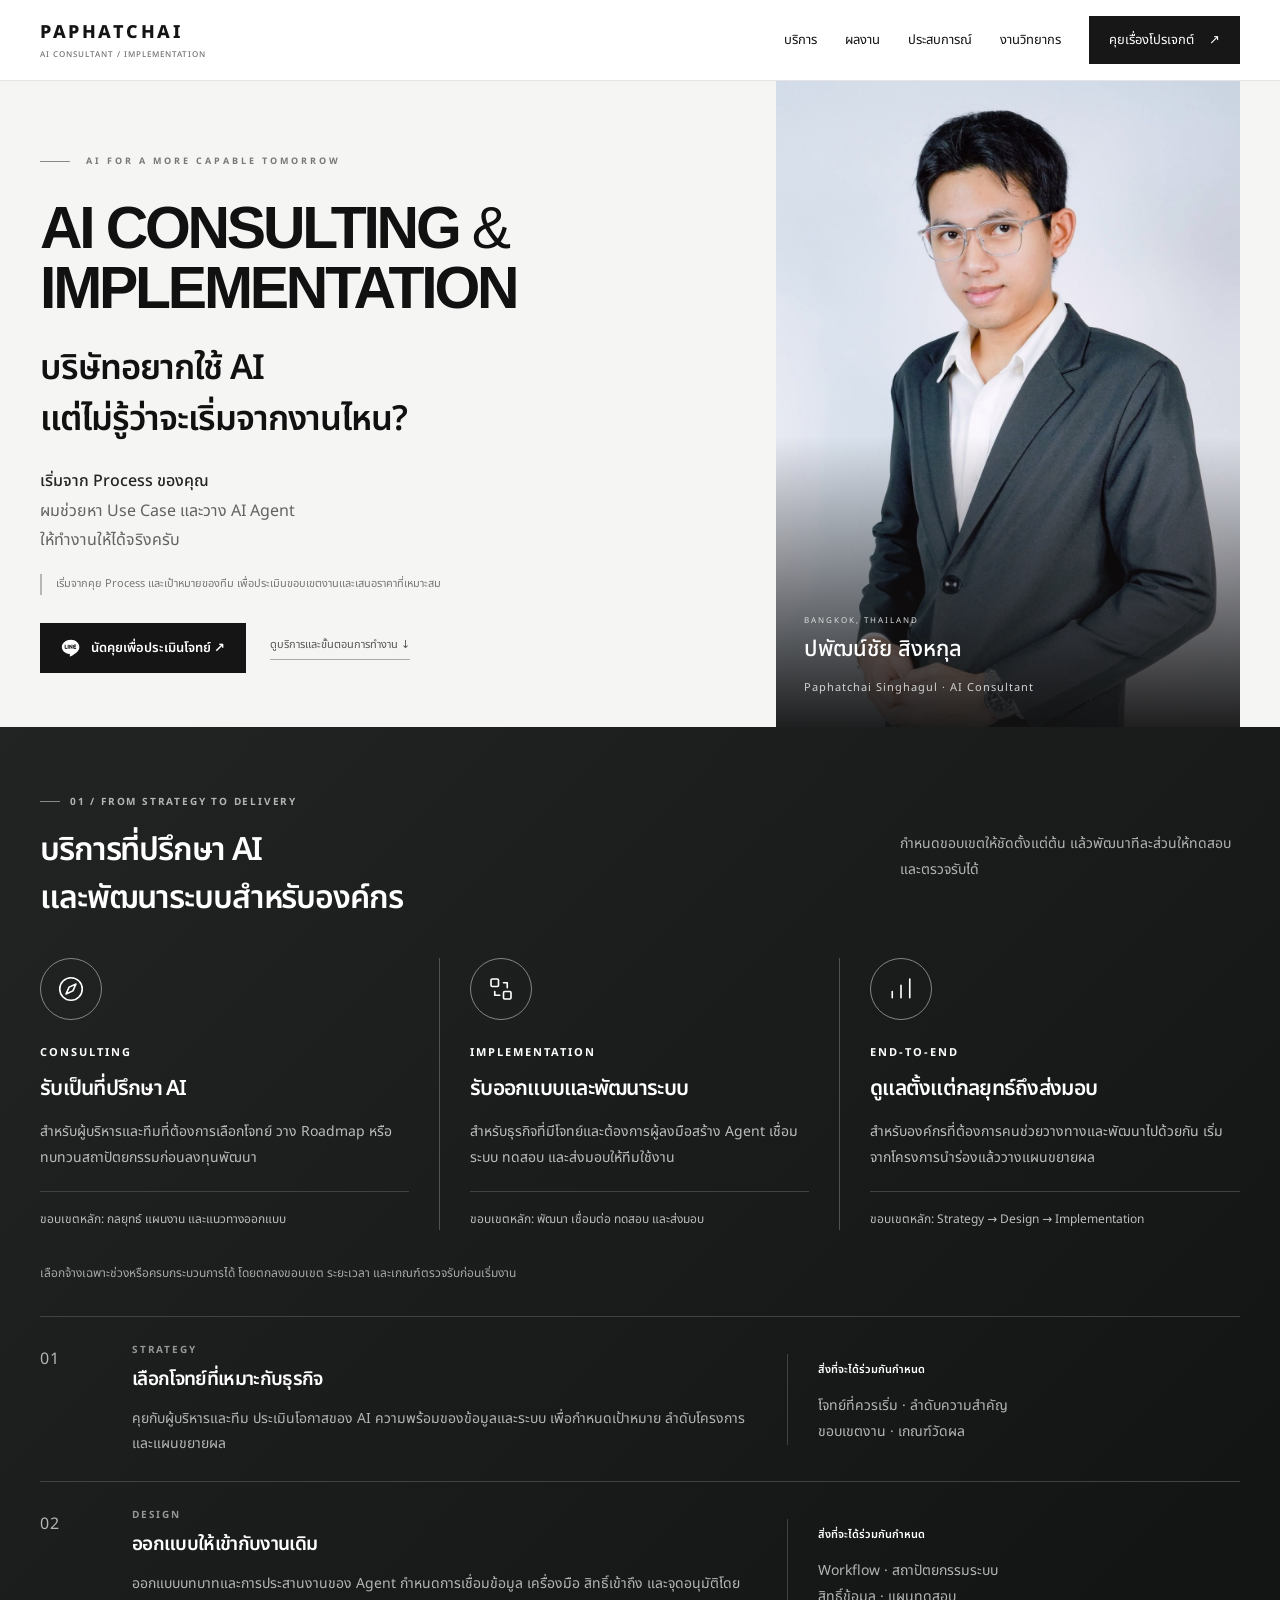
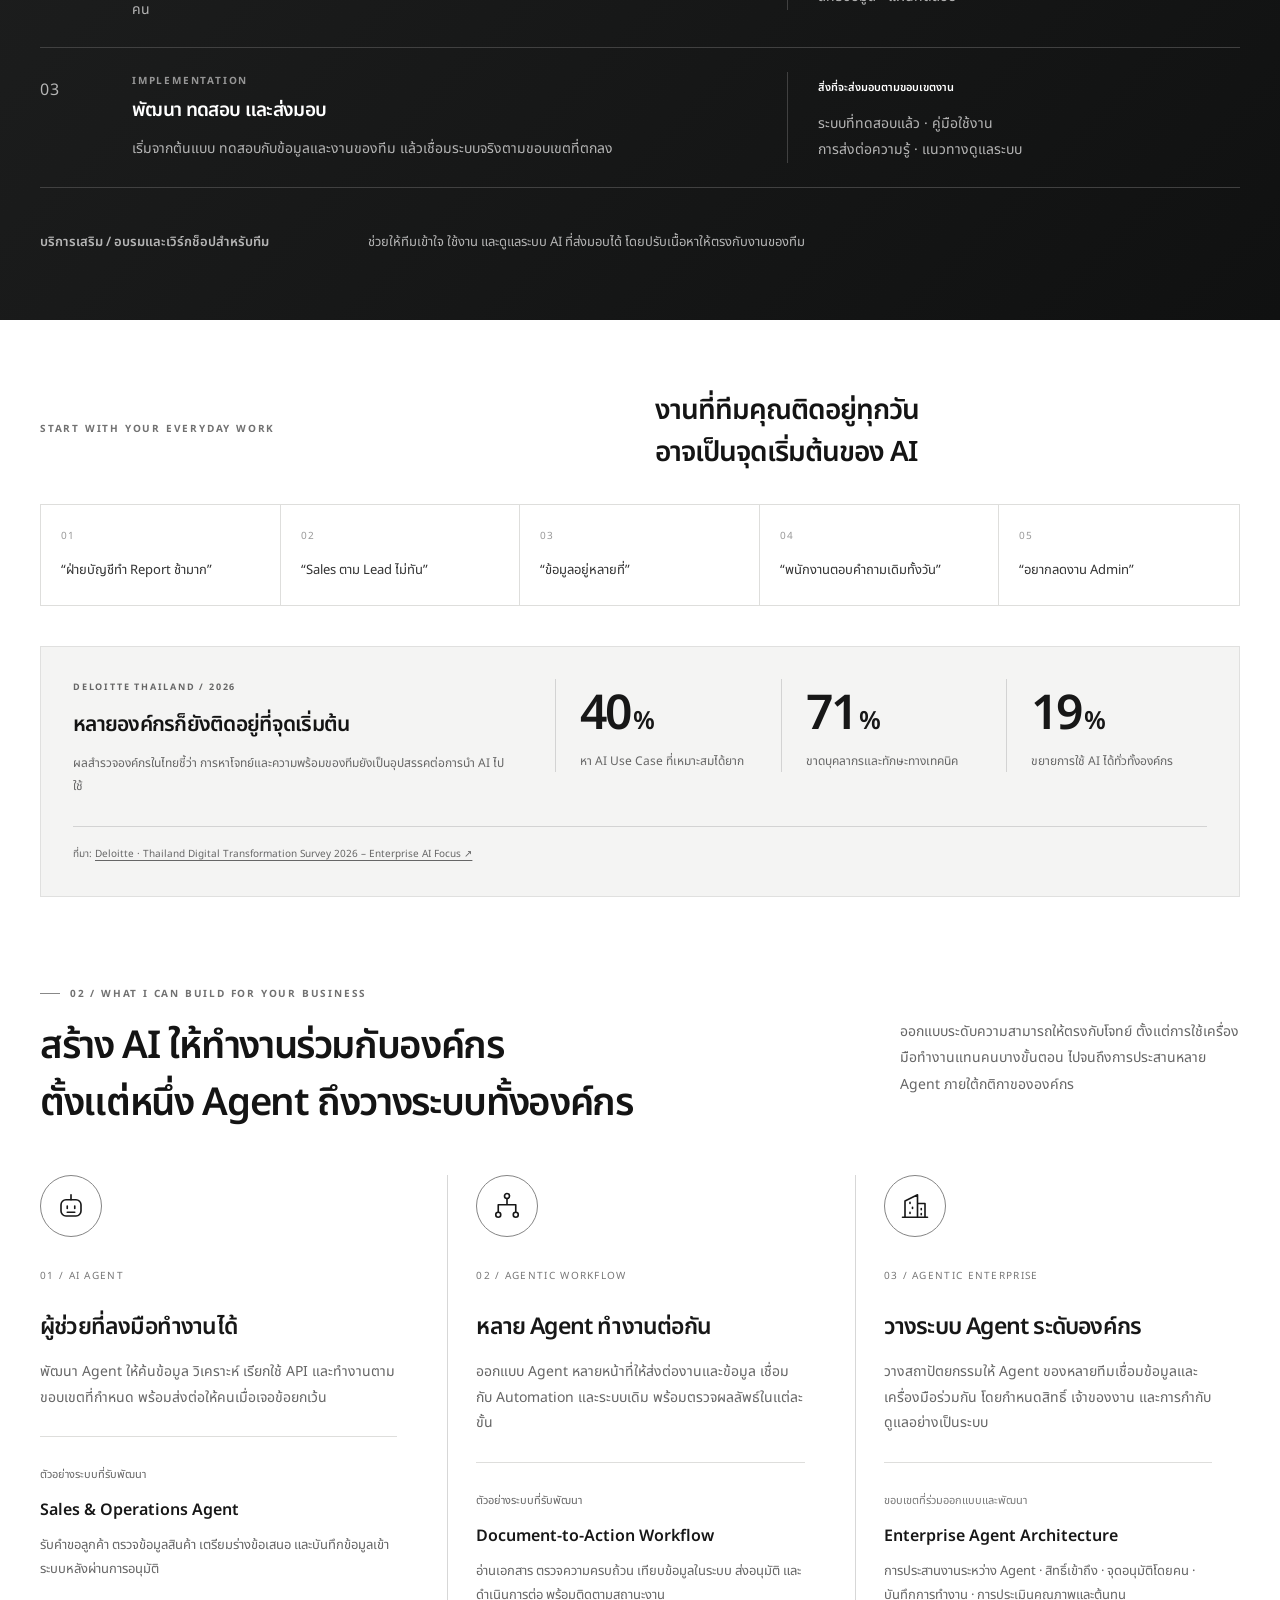
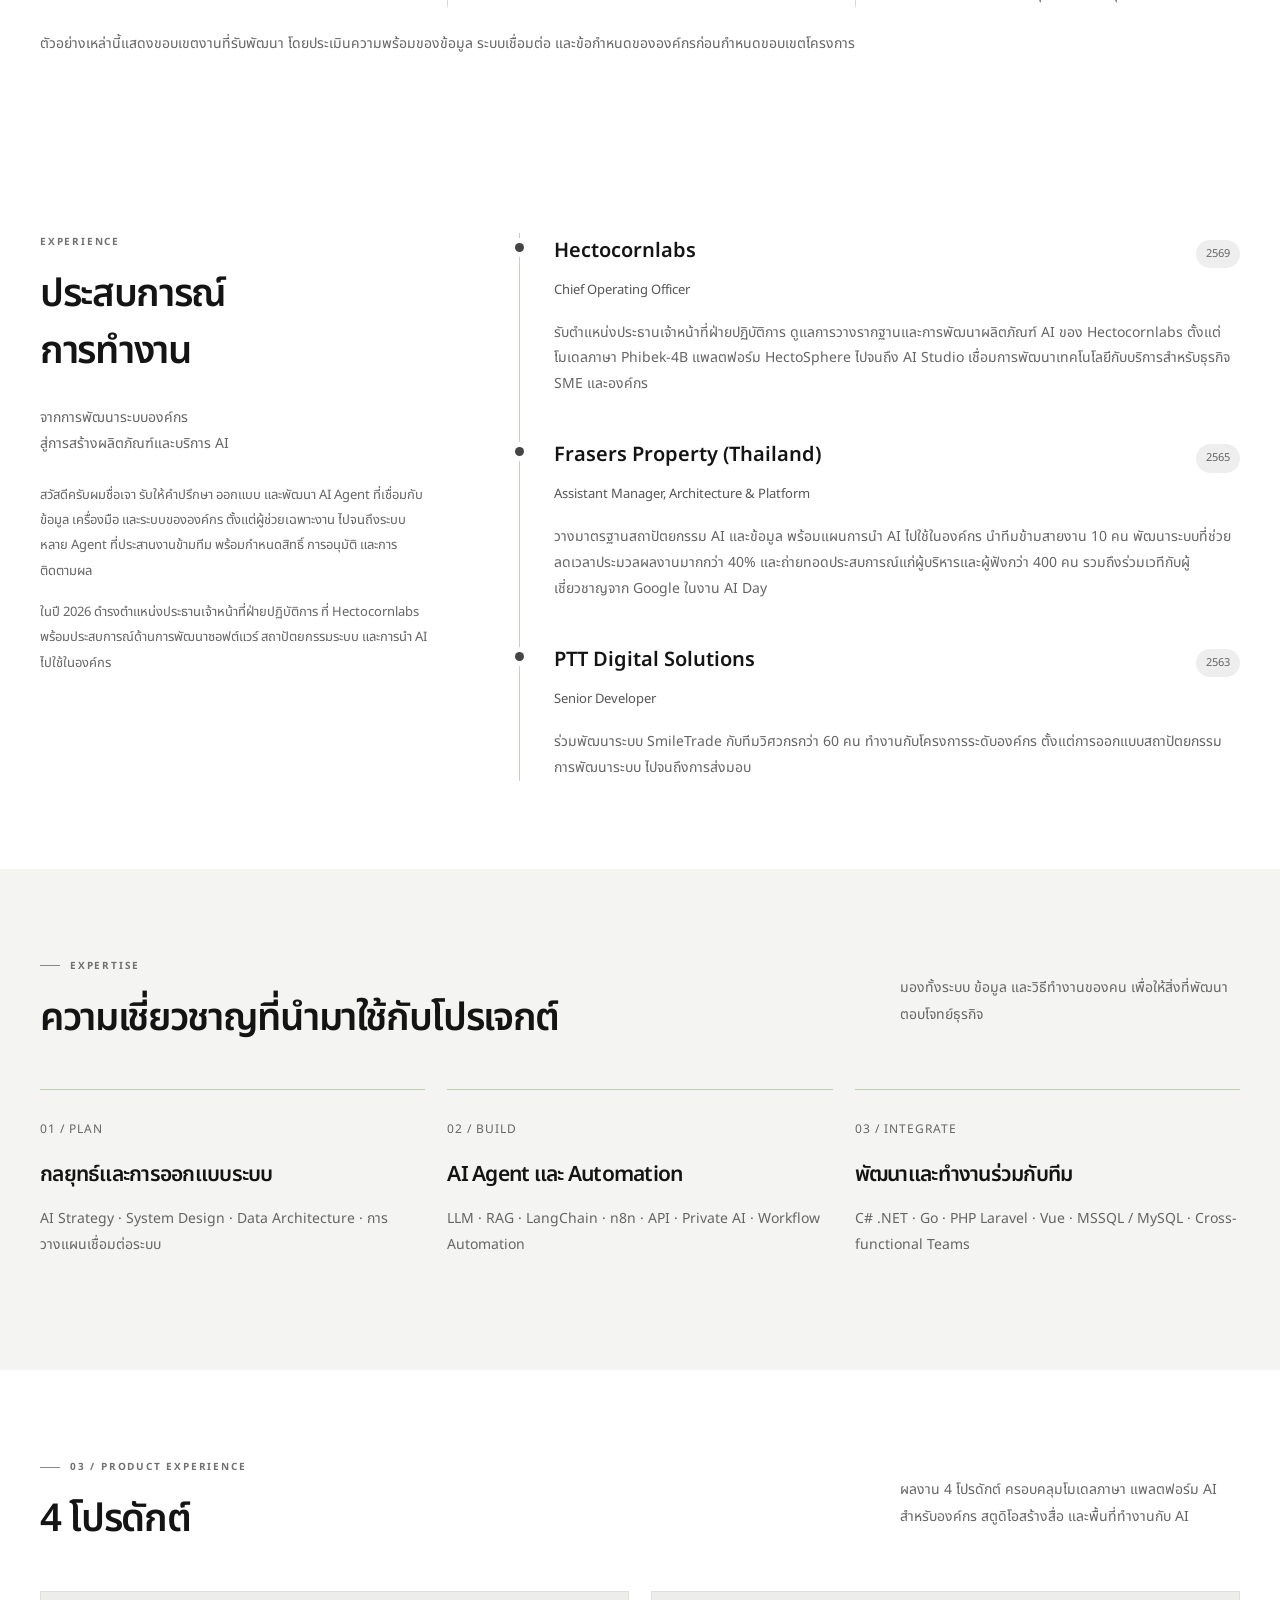
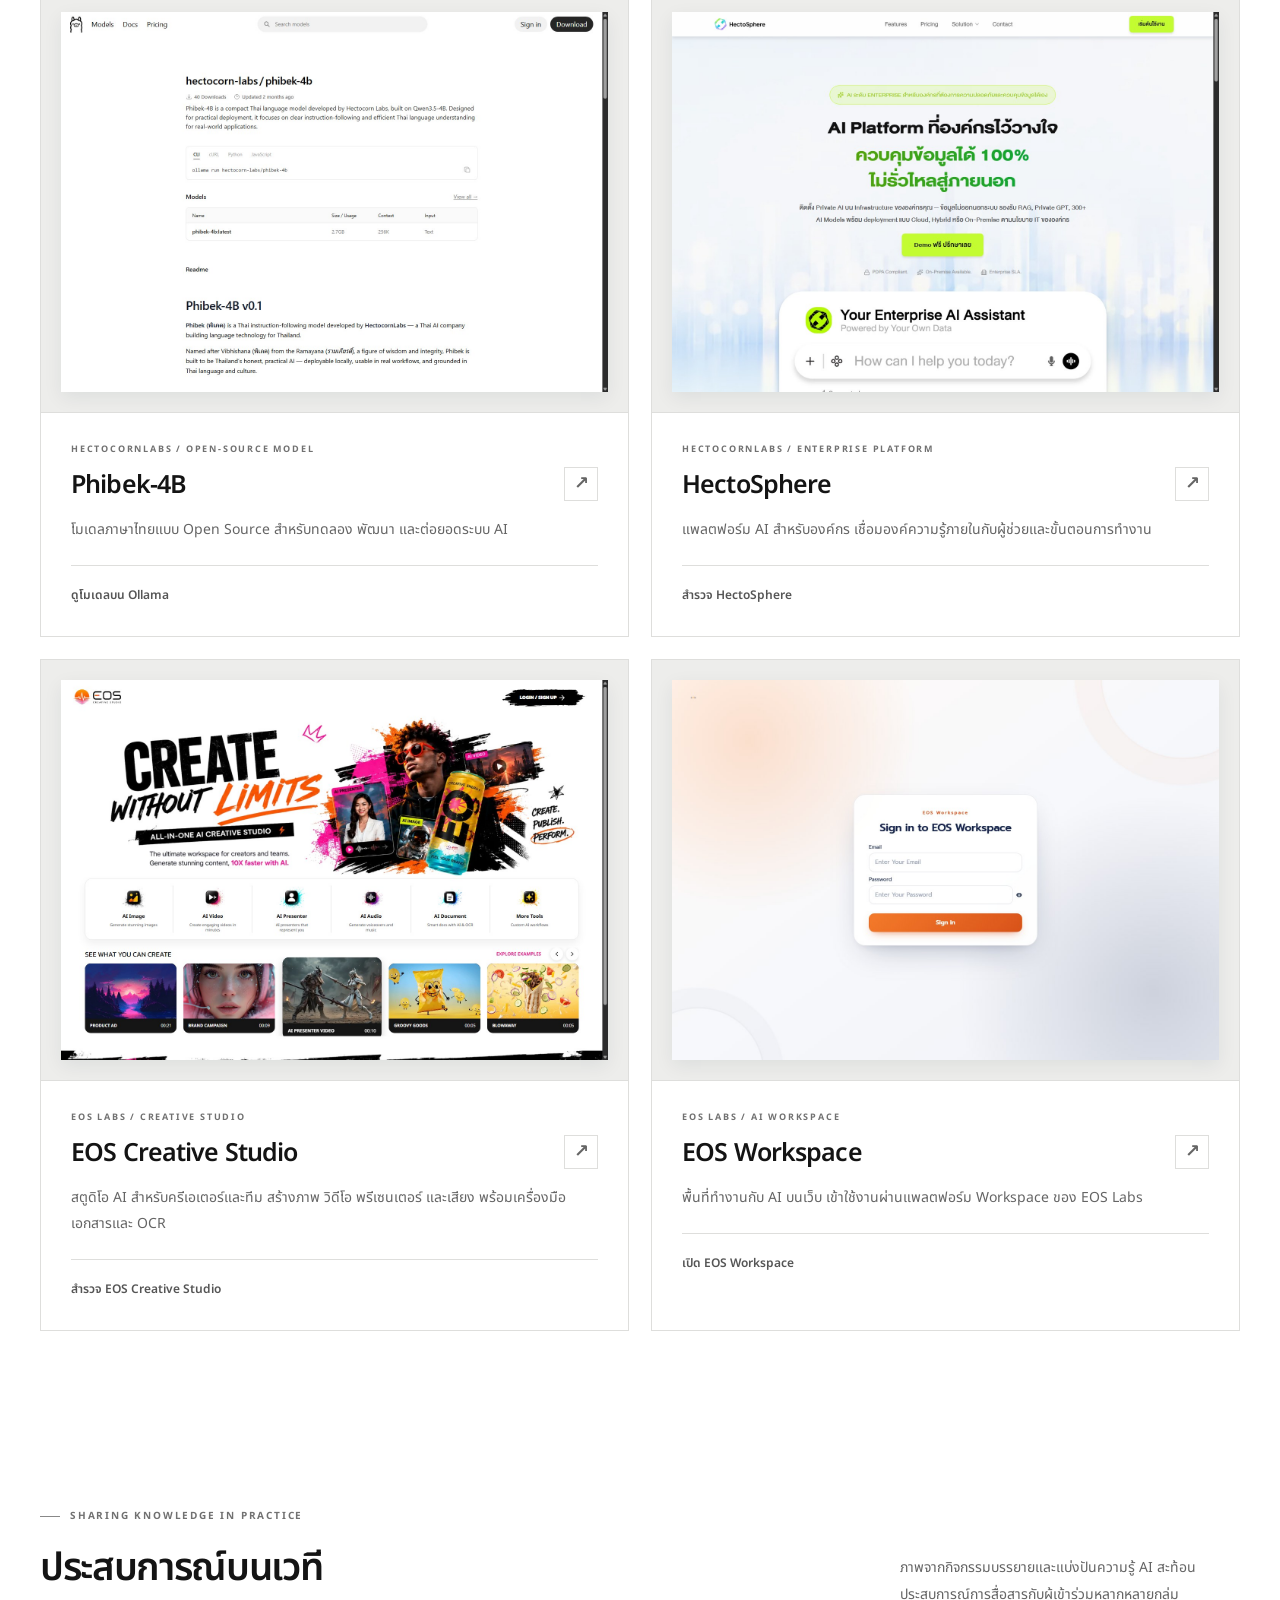
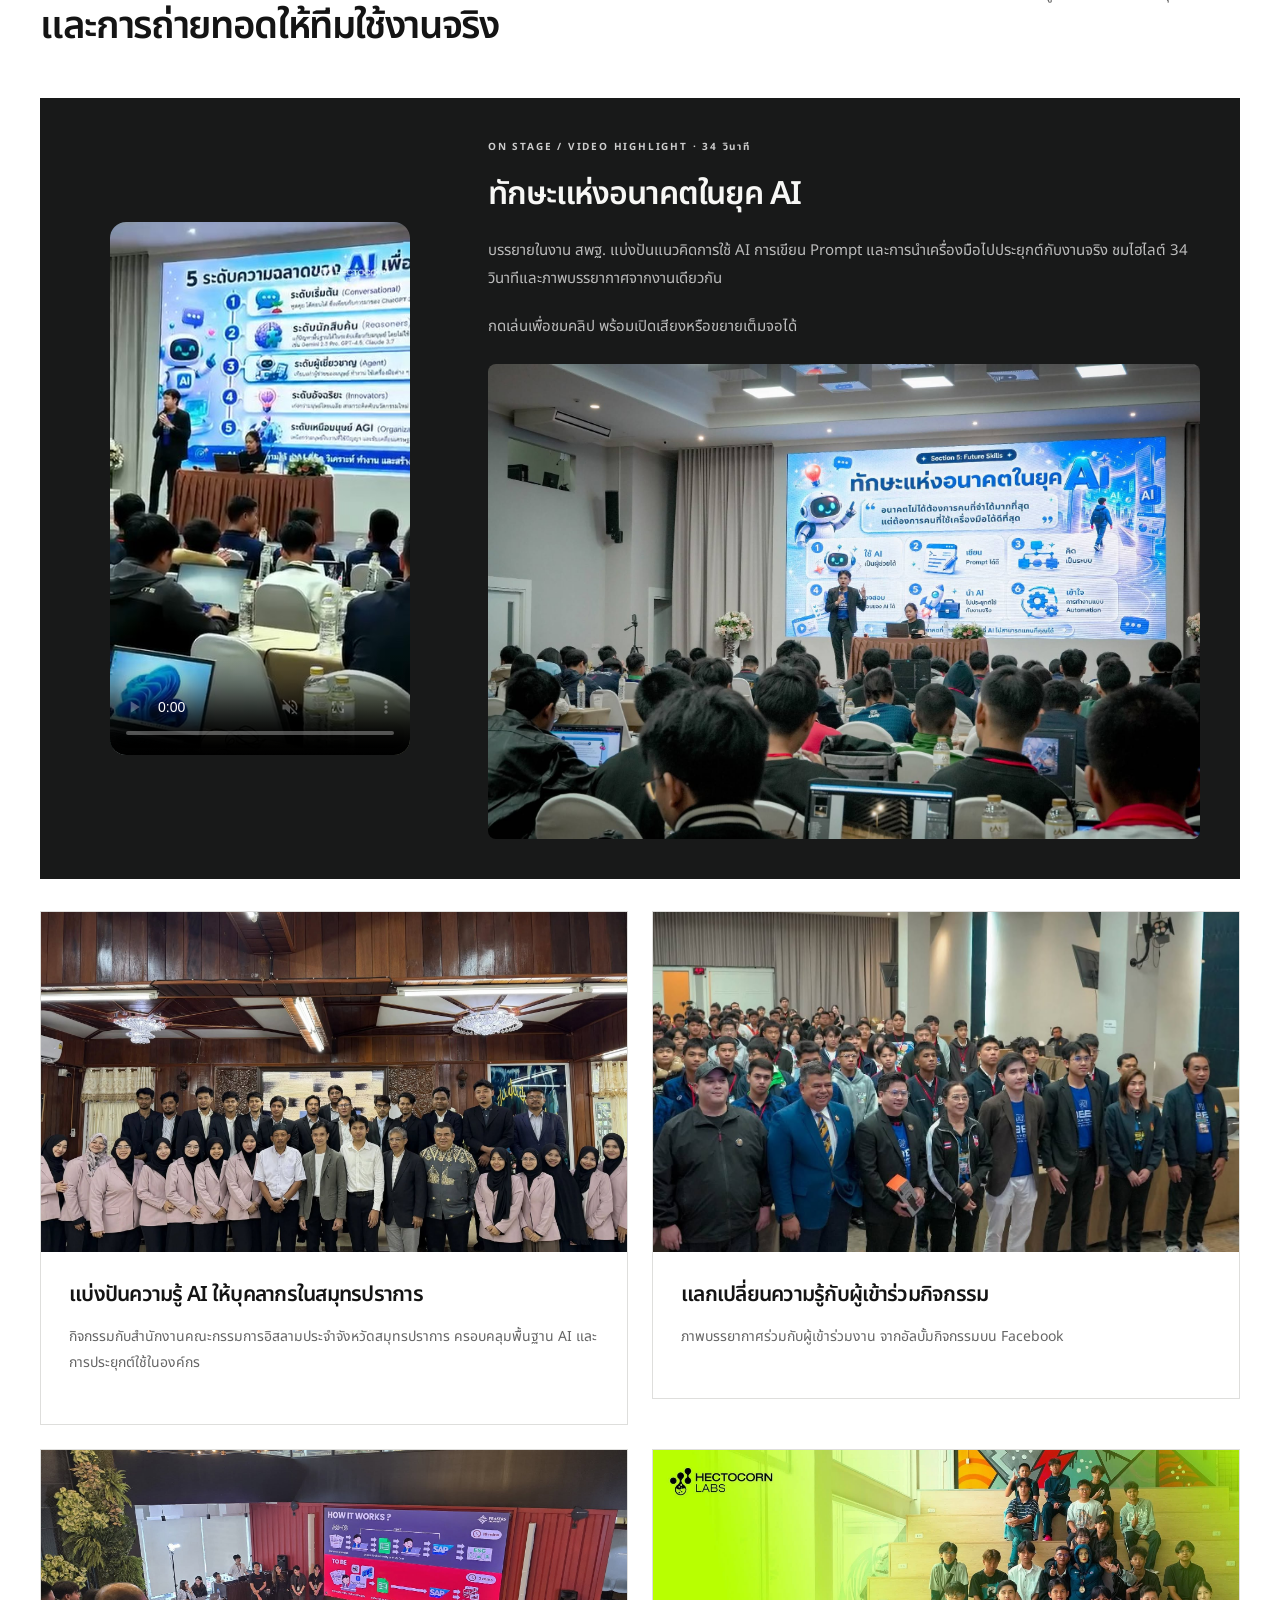
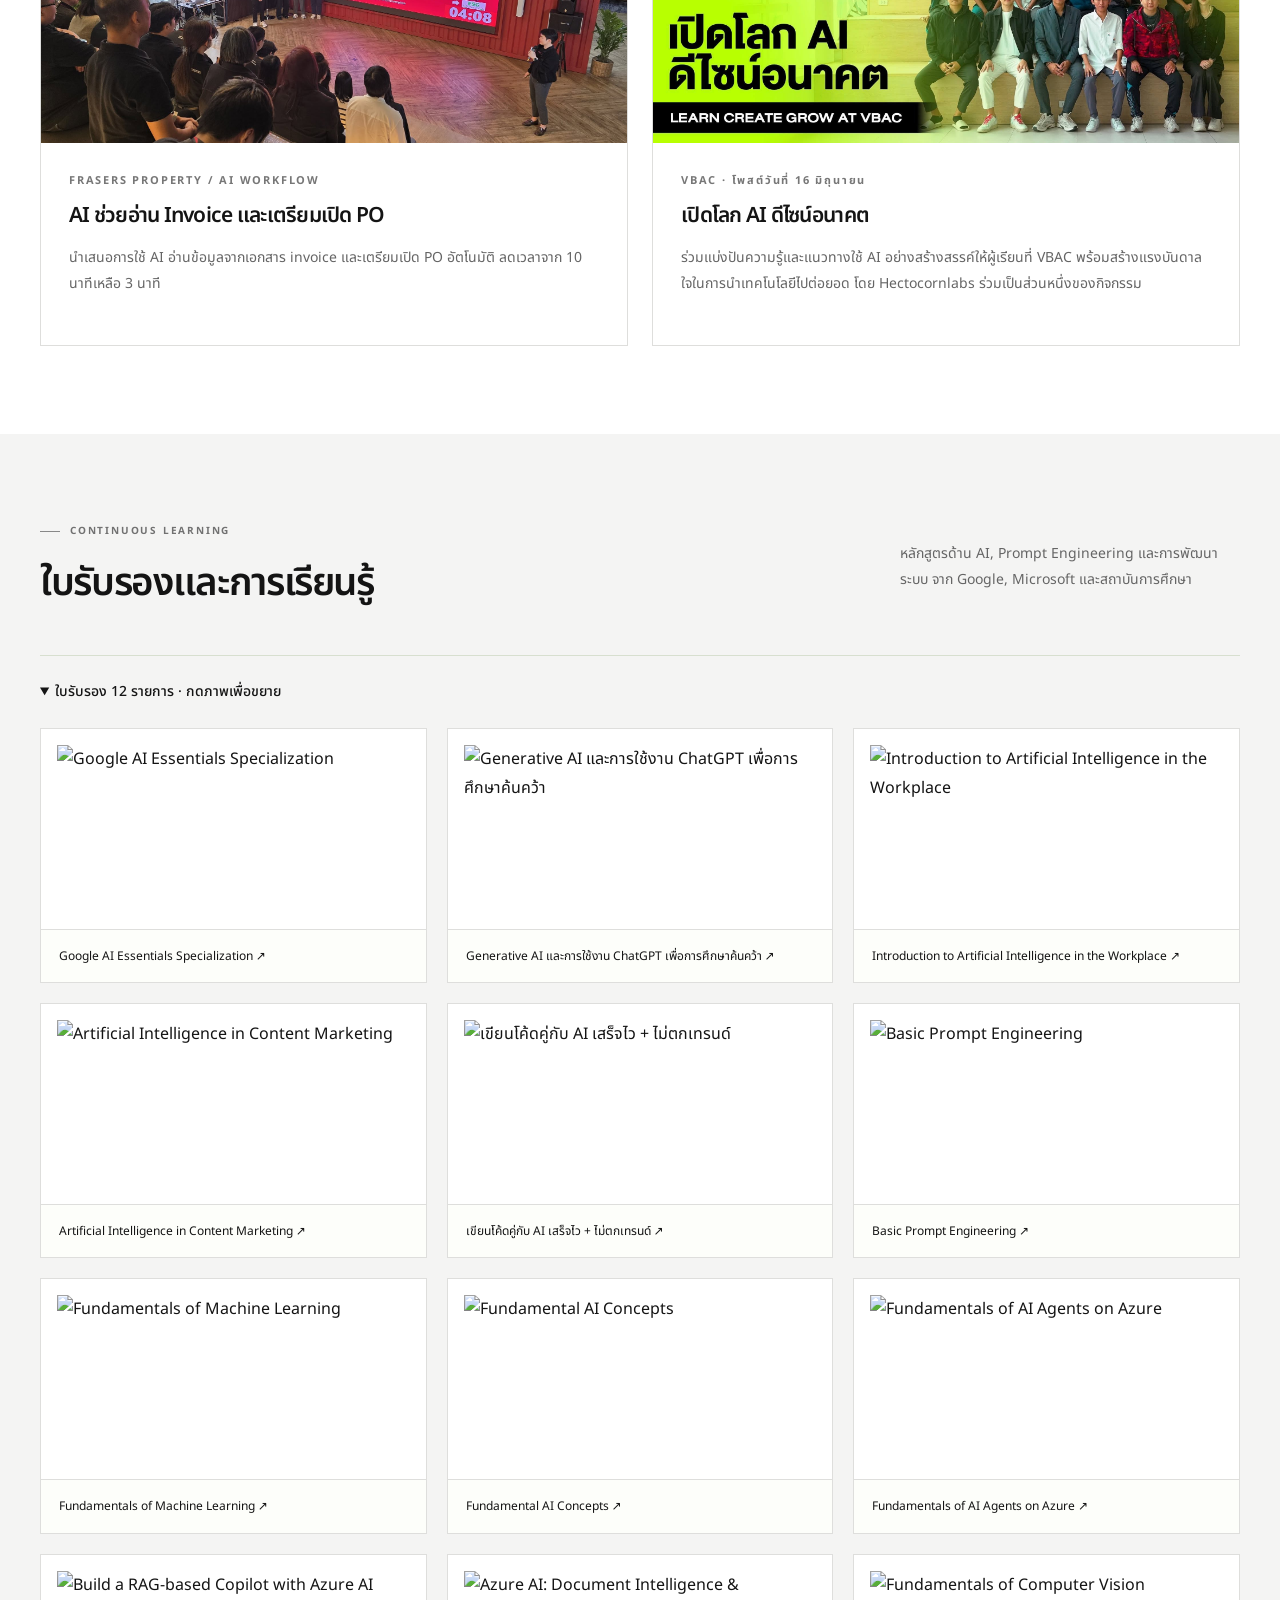
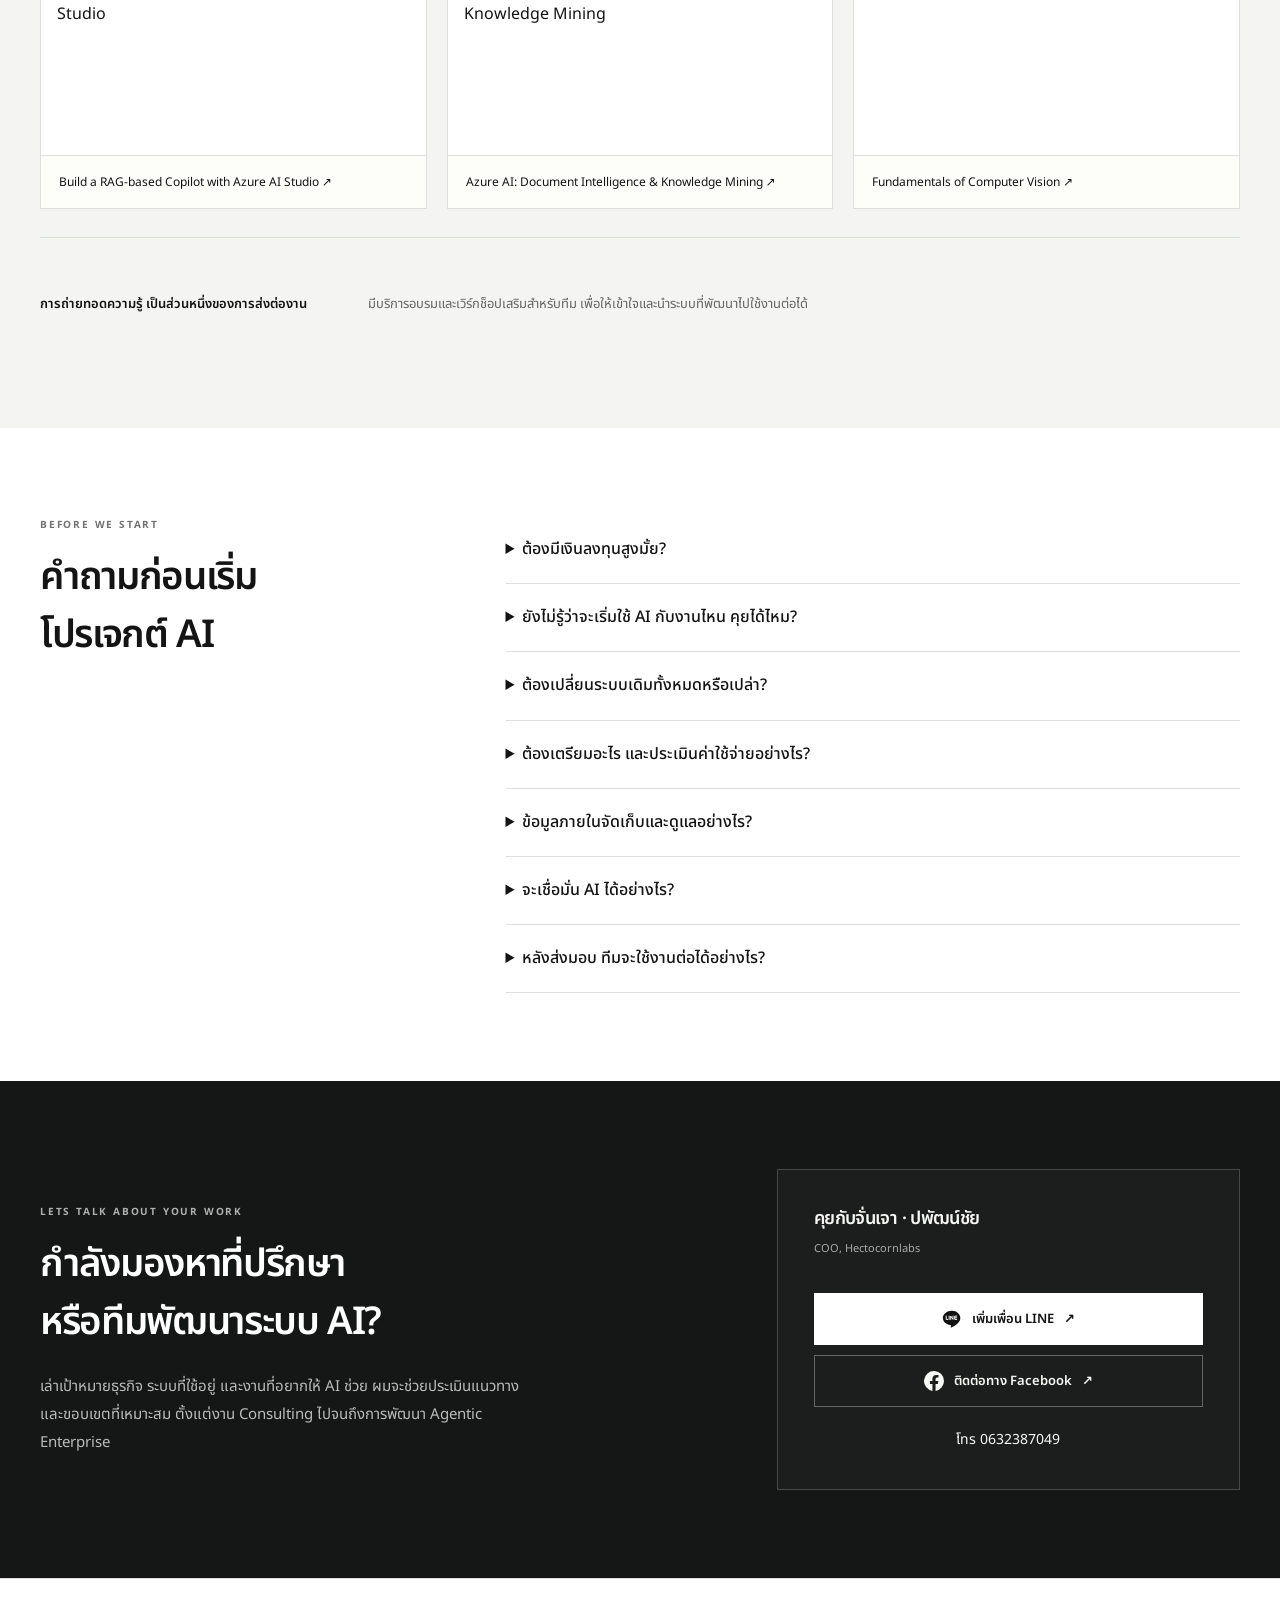
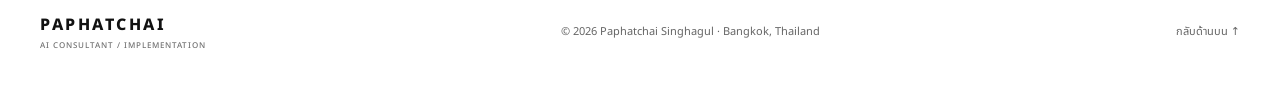
==== commit 746b43b0: "Refactor code structure for improved readability and maintainability" ====
--- a/index.html
+++ b/index.html
@@ -16,12 +16,12 @@
 <meta property="og:title" content="ที่ปรึกษา AI และพัฒนา AI Agent สำหรับองค์กร | ปพัฒน์ชัย" />
 <meta property="og:description" content="รับปรึกษาและพัฒนา AI Agent, Agentic Workflow และ Agentic Enterprise สำหรับองค์กร โดย ปพัฒน์ชัย สิงหกุล ครบตั้งแต่ Strategy, Design ถึง Implementation" />
 <meta property="og:url" content="https://paphatchais-coder.github.io/Profile/" />
-<meta property="og:image" content="https://paphatchais-coder.github.io/Profile/image/profile.jpg" />
+<meta property="og:image" content="https://paphatchais-coder.github.io/Profile/image/profile-portrait.jpg" />
 <meta property="og:image:alt" content="ปพัฒน์ชัย สิงหกุล ที่ปรึกษาและผู้พัฒนาระบบ AI" />
 <meta name="twitter:card" content="summary_large_image" />
 <meta name="twitter:title" content="ที่ปรึกษา AI และพัฒนา AI Agent สำหรับองค์กร | ปพัฒน์ชัย" />
 <meta name="twitter:description" content="รับปรึกษาและพัฒนา AI Agent, Agentic Workflow และ Agentic Enterprise สำหรับองค์กร โดย ปพัฒน์ชัย สิงหกุล ครบตั้งแต่ Strategy, Design ถึง Implementation" />
-<meta name="twitter:image" content="https://paphatchais-coder.github.io/Profile/image/profile.jpg" />
+<meta name="twitter:image" content="https://paphatchais-coder.github.io/Profile/image/profile-portrait.jpg" />
 <link rel="preconnect" href="https://fonts.googleapis.com" />
 <link rel="preconnect" href="https://fonts.gstatic.com" crossorigin />
 <link href="https://fonts.googleapis.com/css2?family=Noto+Sans+Thai:wght@400;500;600;700;800&display=swap" rel="stylesheet" />
@@ -43,10 +43,9 @@
                        "telephone":  "0632387049",
                        "jobTitle":  [
                                         "AI Consultant",
-                                        "Founder \u0026 CPO, EOS Labs",
                                         "Chief Operating Officer, Hectocornlabs"
                                     ],
-                       "image":  "https://paphatchais-coder.github.io/Profile/image/profile.jpg",
+                       "image":  "https://paphatchais-coder.github.io/Profile/image/profile-portrait.jpg",
                        "name":  "ปพัฒน์ชัย สิงหกุล",
                        "sameAs":  [
                                       "https://github.com/paphatchais-coder",
@@ -54,10 +53,6 @@
                                       "https://www.facebook.com/Mr.paphatchai"
                                   ],
                        "worksFor":  [
-                                        {
-                                            "name":  "EOS Labs",
-                                            "@type":  "Organization"
-                                        },
                                         {
                                             "name":  "Hectocornlabs",
                                             "@type":  "Organization"
@@ -97,7 +92,7 @@
 <section class="profile-hero"><div class="wrap profile-grid"><div><p class="eyebrow">AI FOR A MORE CAPABLE TOMORROW</p><p class="hero-discipline">AI CONSULTING <span>&amp;</span><br />IMPLEMENTATION</p><h1>บริษัทอยากใช้ AI<br /><em>แต่ไม่รู้ว่าจะเริ่มจากงานไหน?</em></h1>
 <p class="hero-promise"><strong>เริ่มจาก Process ของคุณ</strong><br />ผมช่วยหา Use Case และวาง AI Agent<br class="desktop-break" /> ให้ทำงานให้ได้จริงครับ</p>
 <p class="consultation-note">เริ่มจากคุย Process และเป้าหมายของทีม เพื่อประเมินขอบเขตงานและเสนอราคาที่เหมาะสม</p>
-<div class="actions"><a class="button primary" href="https://lin.ee/7qlZJI0"><svg viewBox="0 0 24 24" aria-hidden="true"><path fill="currentColor" d="M12 2C5.9 2 1 5.9 1 10.7c0 4.3 3.9 7.9 9.1 8.6.4.1.8.3.7.8l-.3 1.6c-.1.5.2.7.6.5 3.4-1.5 7.1-4 9-6.3 1.3-1.5 1.9-3.2 1.9-5.2C22 5.9 17.6 2 12 2Z"/><path class="icon-cutout" fill="none" stroke-width="1.15" stroke-linecap="round" stroke-linejoin="round" d="M5 8.5v4h2M8.6 8.5v4M10.5 12.5v-4l2.7 4v-4M17.7 8.5h-2.4v4h2.4m-2.4-2h2"/></svg> นัดคุยเพื่อประเมินโจทย์ ↗</a><a class="text-link" href="#services">ดูบริการและขั้นตอนการทำงาน ↓</a></div></div><div class="profile-photo"><img src="image/profile.jpg" alt="ปพัฒน์ชัย สิงหกุล COO, Hectocornlabs และที่ปรึกษา AI" width="640" height="760" fetchpriority="high" /><span>BANGKOK, THAILAND</span><p class="consultant-name">ปพัฒน์ชัย สิงหกุล <span>Paphatchai Singhagul · AI Consultant</span></p></div></div></section>
+<div class="actions"><a class="button primary" href="https://lin.ee/7qlZJI0"><svg viewBox="0 0 24 24" aria-hidden="true"><path fill="currentColor" d="M12 2C5.9 2 1 5.9 1 10.7c0 4.3 3.9 7.9 9.1 8.6.4.1.8.3.7.8l-.3 1.6c-.1.5.2.7.6.5 3.4-1.5 7.1-4 9-6.3 1.3-1.5 1.9-3.2 1.9-5.2C22 5.9 17.6 2 12 2Z"/><path class="icon-cutout" fill="none" stroke-width="1.15" stroke-linecap="round" stroke-linejoin="round" d="M5 8.5v4h2M8.6 8.5v4M10.5 12.5v-4l2.7 4v-4M17.7 8.5h-2.4v4h2.4m-2.4-2h2"/></svg> นัดคุยเพื่อประเมินโจทย์ ↗</a><a class="text-link" href="#services">ดูบริการและขั้นตอนการทำงาน ↓</a></div></div><div class="profile-photo"><img src="image/profile-portrait.jpg" alt="ปพัฒน์ชัย สิงหกุล COO, Hectocornlabs และที่ปรึกษา AI" width="1568" height="1581" fetchpriority="high" /><span>BANGKOK, THAILAND</span><p class="consultant-name">ปพัฒน์ชัย สิงหกุล <span>Paphatchai Singhagul · AI Consultant</span></p></div></div></section>
 <section class="section tinted" id="services"><div class="wrap"><div class="section-heading"><div><p class="eyebrow">01 / FROM STRATEGY TO DELIVERY</p><h2>บริการที่ปรึกษา AI<br />และพัฒนาระบบสำหรับองค์กร</h2></div><p>กำหนดขอบเขตให้ชัดตั้งแต่ต้น แล้วพัฒนาทีละส่วนให้ทดสอบและตรวจรับได้</p></div>
 <div class="engagements" aria-label="รูปแบบบริการ">
 <article><span class="service-icon" aria-hidden="true"><svg viewBox="0 0 24 24" fill="none" stroke="currentColor" stroke-width="1.3" stroke-linecap="round" stroke-linejoin="round"><circle cx="12" cy="12" r="9"/><path d="m16 8-2.5 5.5L8 16l2.5-5.5Z"/></svg></span><p class="eyebrow">CONSULTING</p><h3>รับเป็นที่ปรึกษา AI</h3><p>สำหรับผู้บริหารและทีมที่ต้องการเลือกโจทย์ วาง Roadmap หรือทบทวนสถาปัตยกรรมก่อนลงทุนพัฒนา</p><span>ขอบเขตหลัก: กลยุทธ์ แผนงาน และแนวทางออกแบบ</span></article>
@@ -123,11 +118,11 @@
 <article class="case-card"><span class="service-icon" aria-hidden="true"><svg viewBox="0 0 24 24" fill="none" stroke="currentColor" stroke-width="1.3" stroke-linecap="round" stroke-linejoin="round"><circle cx="12" cy="4" r="2"/><circle cx="5" cy="19" r="2"/><circle cx="19" cy="19" r="2"/><path d="M12 6v5m-7 6v-6h14v6"/></svg></span><span class="number">02 / AGENTIC WORKFLOW</span><h3>หลาย Agent ทำงานต่อกัน</h3><p>ออกแบบ Agent หลายหน้าที่ให้ส่งต่องานและข้อมูล เชื่อมกับ Automation และระบบเดิม พร้อมตรวจผลลัพธ์ในแต่ละขั้น</p><div class="card-result"><span>ตัวอย่างระบบที่รับพัฒนา</span><strong>Document-to-Action Workflow</strong><p>อ่านเอกสาร ตรวจความครบถ้วน เทียบข้อมูลในระบบ ส่งอนุมัติ และดำเนินการต่อ พร้อมติดตามสถานะงาน</p></div></article>
 <article class="case-card enterprise-capability"><span class="service-icon" aria-hidden="true"><svg viewBox="0 0 24 24" fill="none" stroke="currentColor" stroke-width="1.3" stroke-linecap="round" stroke-linejoin="round"><path d="M4 21V8l10-5v18M14 10h6v11M8 9v1m2 3v1m-2 3v1M17 14v1m0 3v1M2 21h20"/></svg></span><span class="number">03 / AGENTIC ENTERPRISE</span><h3>วางระบบ Agent ระดับองค์กร</h3><p>วางสถาปัตยกรรมให้ Agent ของหลายทีมเชื่อมข้อมูลและเครื่องมือร่วมกัน โดยกำหนดสิทธิ์ เจ้าของงาน และการกำกับดูแลอย่างเป็นระบบ</p><div class="card-result"><span>ขอบเขตที่ร่วมออกแบบและพัฒนา</span><strong>Enterprise Agent Architecture</strong><p>การประสานงานระหว่าง Agent · สิทธิ์เข้าถึง · จุดอนุมัติโดยคน · บันทึกการทำงาน · การประเมินคุณภาพและต้นทุน</p></div></article>
 </div><p class="section-note">ตัวอย่างเหล่านี้แสดงขอบเขตงานที่รับพัฒนา โดยประเมินความพร้อมของข้อมูล ระบบเชื่อมต่อ และข้อกำหนดขององค์กรก่อนกำหนดขอบเขตโครงการ</p>
-</div></section><section class="section" id="experience"><div class="wrap profile-section"><div><p class="eyebrow">EXPERIENCE</p><h2>ประสบการณ์<br />การทำงาน</h2><p class="section-note">จากการพัฒนาระบบองค์กร<br />สู่การสร้างผลิตภัณฑ์และบริการ AI</p><div class="consultant-bio"><p>สวัสดีครับผมชื่อเจา รับให้คำปรึกษา ออกแบบ และพัฒนา AI Agent ที่เชื่อมกับข้อมูล เครื่องมือ และระบบขององค์กร ตั้งแต่ผู้ช่วยเฉพาะงาน ไปจนถึงระบบหลาย Agent ที่ประสานงานข้ามทีม พร้อมกำหนดสิทธิ์ การอนุมัติ และการติดตามผล</p><p>ปัจจุบันเป็น Founder &amp; CPO ที่ EOS Labs บริษัทที่พัฒนา EOS Creative และ EOS Workspace ในปี 2026 ดำรงตำแหน่งประธานเจ้าหน้าที่ฝ่ายปฏิบัติการ ที่ Hectocornlabs พร้อมประสบการณ์ด้านการพัฒนาซอฟต์แวร์ สถาปัตยกรรมระบบ และการนำ AI ไปใช้ในองค์กร</p></div></div><div class="timeline"><div class="timeline-item active"><div class="timeline-dot"></div><div class="tl-row"><div class="tl-company">EOS Labs</div><div class="tl-period">ปัจจุบัน</div></div><div class="tl-role">Founder &amp; CPO</div><div class="tl-desc">ผู้ก่อตั้งและประธานเจ้าหน้าที่ฝ่ายผลิตภัณฑ์ของ EOS Labs บริษัทที่พัฒนา EOS Creative สตูดิโอสร้างสื่อด้วย AI และ EOS Workspace พื้นที่ทำงานกับ AI บนเว็บ</div></div><div class="timeline-item active">
+</div></section><section class="section" id="experience"><div class="wrap profile-section"><div><p class="eyebrow">EXPERIENCE</p><h2>ประสบการณ์<br />การทำงาน</h2><p class="section-note">จากการพัฒนาระบบองค์กร<br />สู่การสร้างผลิตภัณฑ์และบริการ AI</p><div class="consultant-bio"><p>สวัสดีครับผมชื่อเจา รับให้คำปรึกษา ออกแบบ และพัฒนา AI Agent ที่เชื่อมกับข้อมูล เครื่องมือ และระบบขององค์กร ตั้งแต่ผู้ช่วยเฉพาะงาน ไปจนถึงระบบหลาย Agent ที่ประสานงานข้ามทีม พร้อมกำหนดสิทธิ์ การอนุมัติ และการติดตามผล</p><p>ในปี 2026 ดำรงตำแหน่งประธานเจ้าหน้าที่ฝ่ายปฏิบัติการ ที่ Hectocornlabs พร้อมประสบการณ์ด้านการพัฒนาซอฟต์แวร์ สถาปัตยกรรมระบบ และการนำ AI ไปใช้ในองค์กร</p></div></div><div class="timeline"><div class="timeline-item active">
         <div class="timeline-dot"></div>
         <div class="tl-row">
           <div class="tl-company">Hectocornlabs</div>
-          <div class="tl-period">2026</div>
+          <div class="tl-period">2569</div>
         </div>
         <div class="tl-role">Chief Operating Officer</div>
         <div class="tl-desc">รับตำแหน่งประธานเจ้าหน้าที่ฝ่ายปฏิบัติการ ดูแลการวางรากฐานและการพัฒนาผลิตภัณฑ์ AI ของ Hectocornlabs ตั้งแต่โมเดลภาษา Phibek-4B แพลตฟอร์ม HectoSphere ไปจนถึง AI Studio เชื่อมการพัฒนาเทคโนโลยีกับบริการสำหรับธุรกิจ SME และองค์กร</div>
@@ -151,10 +146,11 @@
         <div class="tl-desc">ร่วมพัฒนาระบบ SmileTrade กับทีมวิศวกรกว่า 60 คน ทำงานกับโครงการระดับองค์กร ตั้งแต่การออกแบบสถาปัตยกรรม การพัฒนาระบบ ไปจนถึงการส่งมอบ</div>
       </div></div></div></section>
 <section class="section tinted"><div class="wrap"><div class="section-heading"><div><p class="eyebrow">EXPERTISE</p><h2>ความเชี่ยวชาญที่นำมาใช้กับโปรเจกต์</h2></div><p>มองทั้งระบบ ข้อมูล และวิธีทำงานของคน เพื่อให้สิ่งที่พัฒนาตอบโจทย์ธุรกิจ</p></div><div class="cards three"><article class="expertise"><span class="number">01 / PLAN</span><h3>กลยุทธ์และการออกแบบระบบ</h3><p>AI Strategy · System Design · Data Architecture · การวางแผนเชื่อมต่อระบบ</p></article><article class="expertise"><span class="number">02 / BUILD</span><h3>AI Agent และ Automation</h3><p>LLM · RAG · LangChain · n8n · API · Private AI · Workflow Automation</p></article><article class="expertise"><span class="number">03 / INTEGRATE</span><h3>พัฒนาและทำงานร่วมกับทีม</h3><p>C# .NET · Go · PHP Laravel · Vue · MSSQL / MySQL · Cross-functional Teams</p></article></div></div></section>
-<section class="section" id="work"><div class="wrap"><div class="section-heading"><div><p class="eyebrow">03 / PRODUCT EXPERIENCE</p><h2>4 โปรดักต์ </h2></div><p>ผลงาน 4 โปรดักต์จาก Hectocornlabs และ EOS Labs ครอบคลุมโมเดลภาษา แพลตฟอร์มองค์กร เครื่องมือสร้างสื่อ และพื้นที่ทำงานกับ AI</p></div><div class="cards three product-grid">
+<section class="section" id="work"><div class="wrap"><div class="section-heading"><div><p class="eyebrow">03 / PRODUCT EXPERIENCE</p><h2>4 โปรดักต์ </h2></div><p>ผลงาน 4 โปรดักต์ ครอบคลุมโมเดลภาษา แพลตฟอร์ม AI สำหรับองค์กร สตูดิโอสร้างสื่อ และพื้นที่ทำงานกับ AI</p></div><div class="cards three product-grid">
 <a class="product" href="https://ollama.com/hectocorn-labs/phibek-4b" target="_blank" rel="noopener"><div class="product-screenshot"><img src="image/product-phibek.jpg" alt="หน้าโมเดล Phibek-4B บนเว็บไซต์ Ollama" width="1440" height="1000" loading="lazy" decoding="async" /></div><div class="product-copy"><p class="eyebrow">HECTOCORNLABS / OPEN-SOURCE MODEL</p><h3>Phibek-4B <span>↗</span></h3><p>โมเดลภาษาไทยแบบ Open Source สำหรับทดลอง พัฒนา และต่อยอดระบบ AI</p><span class="product-link">ดูโมเดลบน Ollama</span></div></a>
 <a class="product" href="https://hectosphere.hectocornlabs.com/" target="_blank" rel="noopener"><div class="product-screenshot"><img src="image/product-hectosphere.jpg" alt="หน้าเว็บไซต์ HectoSphere แพลตฟอร์ม Private AI สำหรับองค์กร" width="1440" height="1000" loading="lazy" decoding="async" /></div><div class="product-copy"><p class="eyebrow">HECTOCORNLABS / ENTERPRISE PLATFORM</p><h3>HectoSphere <span>↗</span></h3><p>แพลตฟอร์ม AI สำหรับองค์กร เชื่อมองค์ความรู้ภายในกับผู้ช่วยและขั้นตอนการทำงาน</p><span class="product-link">สำรวจ HectoSphere</span></div></a>
-<a class="product" href="https://creative.eoslabs.tech/" target="_blank" rel="noopener"><div class="product-screenshot"><img src="image/product-eos-creative.jpg" alt="หน้าเว็บไซต์ EOS Creative สตูดิโอสร้างสื่อด้วย AI" width="1440" height="1000" loading="lazy" decoding="async" /></div><div class="product-copy"><p class="eyebrow">EOS LABS / CREATIVE STUDIO</p><h3>EOS Creative <span>↗</span></h3><p>สตูดิโอ AI สำหรับครีเอเตอร์และทีม สร้างภาพ วิดีโอ พรีเซนเตอร์ และเสียง พร้อมเครื่องมือเอกสารและ OCR</p><span class="product-link">สำรวจ EOS Creative</span></div></a>
+
+<a class="product" href="https://creative.eoslabs.tech/" target="_blank" rel="noopener"><div class="product-screenshot"><img src="image/product-eos-creative.jpg" alt="หน้าเว็บไซต์ EOS Creative Studio สตูดิโอสร้างสื่อด้วย AI" width="1440" height="1000" loading="lazy" decoding="async" /></div><div class="product-copy"><p class="eyebrow">EOS LABS / CREATIVE STUDIO</p><h3>EOS Creative Studio <span>↗</span></h3><p>สตูดิโอ AI สำหรับครีเอเตอร์และทีม สร้างภาพ วิดีโอ พรีเซนเตอร์ และเสียง พร้อมเครื่องมือเอกสารและ OCR</p><span class="product-link">สำรวจ EOS Creative Studio</span></div></a>
 <a class="product" href="https://workspace.eoslabs.tech/" target="_blank" rel="noopener"><div class="product-screenshot"><img src="image/product-eos-workspace.jpg" alt="หน้าเข้าสู่ระบบ EOS Workspace" width="1440" height="1000" loading="lazy" decoding="async" /></div><div class="product-copy"><p class="eyebrow">EOS LABS / AI WORKSPACE</p><h3>EOS Workspace <span>↗</span></h3><p>พื้นที่ทำงานกับ AI บนเว็บ เข้าใช้งานผ่านแพลตฟอร์ม Workspace ของ EOS Labs</p><span class="product-link">เปิด EOS Workspace</span></div></a></div></div></section>
 <section class="section" id="speaking"><div class="wrap"><div class="section-heading"><div><p class="eyebrow">SHARING KNOWLEDGE IN PRACTICE</p><h2>ประสบการณ์บนเวที<br />และการถ่ายทอดให้ทีมใช้งานจริง</h2></div><p>ภาพจากกิจกรรมบรรยายและแบ่งปันความรู้ AI สะท้อนประสบการณ์การสื่อสารกับผู้เข้าร่วมหลากหลายกลุ่ม</p></div><article class="speaking-video">
 <div class="speaking-video-player">
@@ -180,14 +176,14 @@
 <a class="certificate" href="image/cert-microsoft-doc-intelligence.png" data-certificate aria-haspopup="dialog"><img src="image/cert-microsoft-doc-intelligence.png" alt="Azure AI: Document Intelligence &amp; Knowledge Mining" loading="lazy" decoding="async" width="640" height="440" /><span>Azure AI: Document Intelligence &amp; Knowledge Mining ↗</span></a>
 <a class="certificate" href="image/cert-microsoft-computer-vision.png" data-certificate aria-haspopup="dialog"><img src="image/cert-microsoft-computer-vision.png" alt="Fundamentals of Computer Vision" loading="lazy" decoding="async" width="640" height="440" /><span>Fundamentals of Computer Vision ↗</span></a></div></details><aside class="training-note"><strong>การถ่ายทอดความรู้ เป็นส่วนหนึ่งของการส่งต่องาน</strong><p>มีบริการอบรมและเวิร์กช็อปเสริมสำหรับทีม เพื่อให้เข้าใจและนำระบบที่พัฒนาไปใช้งานต่อได้</p></aside></div></section>
 <section class="section" id="faq"><div class="wrap faq-grid"><div><p class="eyebrow">BEFORE WE START</p><h2>คำถามก่อนเริ่ม<br />โปรเจกต์ AI</h2></div><div class="faq-list">
-<details><summary>ต้องมีเงินลงทุนสูงมั้ย?</summary><p>ผมช่วยให้ธุรกิจเริ่มใช้ AI จากงานที่มีโอกาสสร้างความคุ้มค่า โดยพิจารณาทั้งเวลาที่ลดได้ ต้นทุน และผลลัพธ์ที่วัดได้</p><p><strong>บริการเริ่มต้น 7,500 บาท/เดือน สำหรับบริษัท SME หรือพนักงานไม่เกิน 15 คน</strong> โดยคุยเพื่อประเมินโจทย์และตกลงขอบเขตบริการก่อนเริ่มงาน</p><p>สำหรับงานพัฒนาหรือเชื่อมต่อระบบเฉพาะ จะประเมินและเสนอราคาให้ทราบก่อนตัดสินใจ</p></details>
+<details><summary>ต้องมีเงินลงทุนสูงมั้ย?</summary><p>เริ่มต้นได้โดยไม่จำเป็นต้องลงทุนก้อนใหญ่ครับ ผมจะช่วยเลือกงานที่มีโอกาสสร้างความคุ้มค่าและวางขอบเขตบริการให้เหมาะกับงบประมาณของธุรกิจ พร้อมเสนอค่าใช้จ่ายที่ชัดเจนก่อนตัดสินใจ</p></details>
 <details><summary>ยังไม่รู้ว่าจะเริ่มใช้ AI กับงานไหน คุยได้ไหม?</summary><p>คุยได้ครับ เริ่มจากเล่างานที่ใช้เวลามาก งานที่ทำซ้ำ หรือปัญหาที่ทีมเจอ เพื่อช่วยกันคัดเลือกโจทย์และประเมินว่าควรใช้ AI หรือระบบอัตโนมัติแบบใด</p></details>
 <details><summary>ต้องเปลี่ยนระบบเดิมทั้งหมดหรือเปล่า?</summary><p>เริ่มจากตรวจสอบระบบเดิมก่อนครับ หากเชื่อมต่อผ่าน API หรือวิธีอื่นที่เหมาะสมได้ ก็สามารถต่อยอดจากเครื่องมือที่ทีมใช้อยู่ โดยข้อจำกัดจะนำมาพิจารณาในขั้นออกแบบ</p></details>
 <details><summary>ต้องเตรียมอะไร และประเมินค่าใช้จ่ายอย่างไร?</summary><p>โปรดเตรียมตัวอย่างขั้นตอนการทำงาน รายชื่อระบบที่ใช้ปัจจุบัน และผลลัพธ์ที่อยากได้ก็เพียงพอสำหรับการคุยเบื้องต้น ระยะเวลาและค่าใช้จ่ายจะประเมินตามขอบเขต การเชื่อมต่อ และความพร้อมของข้อมูลหลังเข้าใจโจทย์</p></details>
 <details><summary>ข้อมูลภายในจัดเก็บและดูแลอย่างไร?</summary><p>มั่นใจว่าข้อมูลทั้งหมดจะเป็นขององค์กร 100% และถูกจัดเก็บใน VPS ที่แยกขององค์กรออกจากกัน เป็นความลับ ปลอดภัยด้วย Providor ระดับโลกและมีมาตรฐานความปลอดภัยขั้นสูง สามารถให้ทางผมดูแลให้หรือจะนำไปดูแลเองก็ได้ตามความต้องการ</p></details>
 <details><summary>จะเชื่อมั่น AI ได้อย่างไร?</summary><p>ผมสามารถกำหนดขอบเขตข้อมูลและสิทธิ์เข้าถึงให้ AI ตั้งแต่ขั้นออกแบบให้ได้ จากนั้นเลือกรูปแบบติดตั้งให้เหมาะกับข้อกำหนดขององค์กร และวางการทดสอบโดยคน โดยเฉพาะงานที่มีผลกระทบร้ายแรงต้องมีคนอยู่ในขั้นตอนอนุมัติก่อนดำเนินการเสมอ</p></details>
 <details><summary>หลังส่งมอบ ทีมจะใช้งานต่อได้อย่างไร?</summary><p>ผมมีคู่มือการใช้งาน รวมถึงถ่ายทอดความรู้ และแนวทางดูแลระบบไว้ให้ในขอบเขตงานพื้นฐานอยู่แล้วครับ ส่วนการติดตามผลหรือดูแลต่อเนื่องสามารถตกลงให้เหมาะกับทีมและระบบที่พัฒนาได้ครับ</p></details>
-</div></div></section><section class="contact section" id="contact" aria-labelledby="contact-title"><div class="wrap contact-grid"><div><p class="eyebrow">LETS TALK ABOUT YOUR WORK</p><h2 id="contact-title">กำลังมองหาที่ปรึกษา<br />หรือทีมพัฒนาระบบ AI?</h2><p>เล่าเป้าหมายธุรกิจ ระบบที่ใช้อยู่ และงานที่อยากให้ AI ช่วย ผมจะช่วยประเมินแนวทางและขอบเขตที่เหมาะสม ตั้งแต่งาน Consulting ไปจนถึงการพัฒนา Agentic Enterprise</p></div><div class="contact-panel"><h3>คุยกับจั่นเจา · ปพัฒน์ชัย</h3><p>Founder &amp; CPO, EOS Labs<br />COO, Hectocornlabs</p><a class="button primary" href="https://lin.ee/7qlZJI0"><svg viewBox="0 0 24 24" aria-hidden="true"><path fill="currentColor" d="M12 2C5.9 2 1 5.9 1 10.7c0 4.3 3.9 7.9 9.1 8.6.4.1.8.3.7.8l-.3 1.6c-.1.5.2.7.6.5 3.4-1.5 7.1-4 9-6.3 1.3-1.5 1.9-3.2 1.9-5.2C22 5.9 17.6 2 12 2Z"/><path class="icon-cutout" fill="none" stroke-width="1.15" stroke-linecap="round" stroke-linejoin="round" d="M5 8.5v4h2M8.6 8.5v4M10.5 12.5v-4l2.7 4v-4M17.7 8.5h-2.4v4h2.4m-2.4-2h2"/></svg> เพิ่มเพื่อน LINE <span aria-hidden="true">↗</span></a><a class="button secondary" href="https://www.facebook.com/Mr.paphatchai"><svg viewBox="0 0 24 24" aria-hidden="true"><path fill="currentColor" d="M24 12a12 12 0 1 0-13.875 11.854v-8.385H7.078V12h3.047V9.356c0-3.007 1.792-4.669 4.533-4.669 1.312 0 2.686.234 2.686.234v2.953h-1.513c-1.491 0-1.956.925-1.956 1.874V12h3.328l-.532 3.469h-2.796v8.385A12.003 12.003 0 0 0 24 12Z"/></svg> ติดต่อทาง Facebook <span aria-hidden="true">↗</span></a><a class="phone" href="tel:0632387049">โทร 0632387049</a></div></div></section>
+</div></div></section><section class="contact section" id="contact" aria-labelledby="contact-title"><div class="wrap contact-grid"><div><p class="eyebrow">LETS TALK ABOUT YOUR WORK</p><h2 id="contact-title">กำลังมองหาที่ปรึกษา<br />หรือทีมพัฒนาระบบ AI?</h2><p>เล่าเป้าหมายธุรกิจ ระบบที่ใช้อยู่ และงานที่อยากให้ AI ช่วย ผมจะช่วยประเมินแนวทางและขอบเขตที่เหมาะสม ตั้งแต่งาน Consulting ไปจนถึงการพัฒนา Agentic Enterprise</p></div><div class="contact-panel"><h3>คุยกับจั่นเจา · ปพัฒน์ชัย</h3><p>COO, Hectocornlabs</p><a class="button primary" href="https://lin.ee/7qlZJI0"><svg viewBox="0 0 24 24" aria-hidden="true"><path fill="currentColor" d="M12 2C5.9 2 1 5.9 1 10.7c0 4.3 3.9 7.9 9.1 8.6.4.1.8.3.7.8l-.3 1.6c-.1.5.2.7.6.5 3.4-1.5 7.1-4 9-6.3 1.3-1.5 1.9-3.2 1.9-5.2C22 5.9 17.6 2 12 2Z"/><path class="icon-cutout" fill="none" stroke-width="1.15" stroke-linecap="round" stroke-linejoin="round" d="M5 8.5v4h2M8.6 8.5v4M10.5 12.5v-4l2.7 4v-4M17.7 8.5h-2.4v4h2.4m-2.4-2h2"/></svg> เพิ่มเพื่อน LINE <span aria-hidden="true">↗</span></a><a class="button secondary" href="https://www.facebook.com/Mr.paphatchai"><svg viewBox="0 0 24 24" aria-hidden="true"><path fill="currentColor" d="M24 12a12 12 0 1 0-13.875 11.854v-8.385H7.078V12h3.047V9.356c0-3.007 1.792-4.669 4.533-4.669 1.312 0 2.686.234 2.686.234v2.953h-1.513c-1.491 0-1.956.925-1.956 1.874V12h3.328l-.532 3.469h-2.796v8.385A12.003 12.003 0 0 0 24 12Z"/></svg> ติดต่อทาง Facebook <span aria-hidden="true">↗</span></a><a class="phone" href="tel:0632387049">โทร 0632387049</a></div></div></section>
 </main><footer class="footer"><div class="wrap footer-inner"><a class="wordmark" href="#top">PAPHATCHAI<span>AI CONSULTANT / IMPLEMENTATION</span></a><p>© 2026 Paphatchai Singhagul · Bangkok, Thailand</p><a href="#top">กลับด้านบน ↑</a></div></footer><dialog id="certificate-viewer" class="certificate-viewer" aria-labelledby="certificate-title">
 <div class="viewer-toolbar">
 <h2 id="certificate-title">ใบรับรอง</h2>
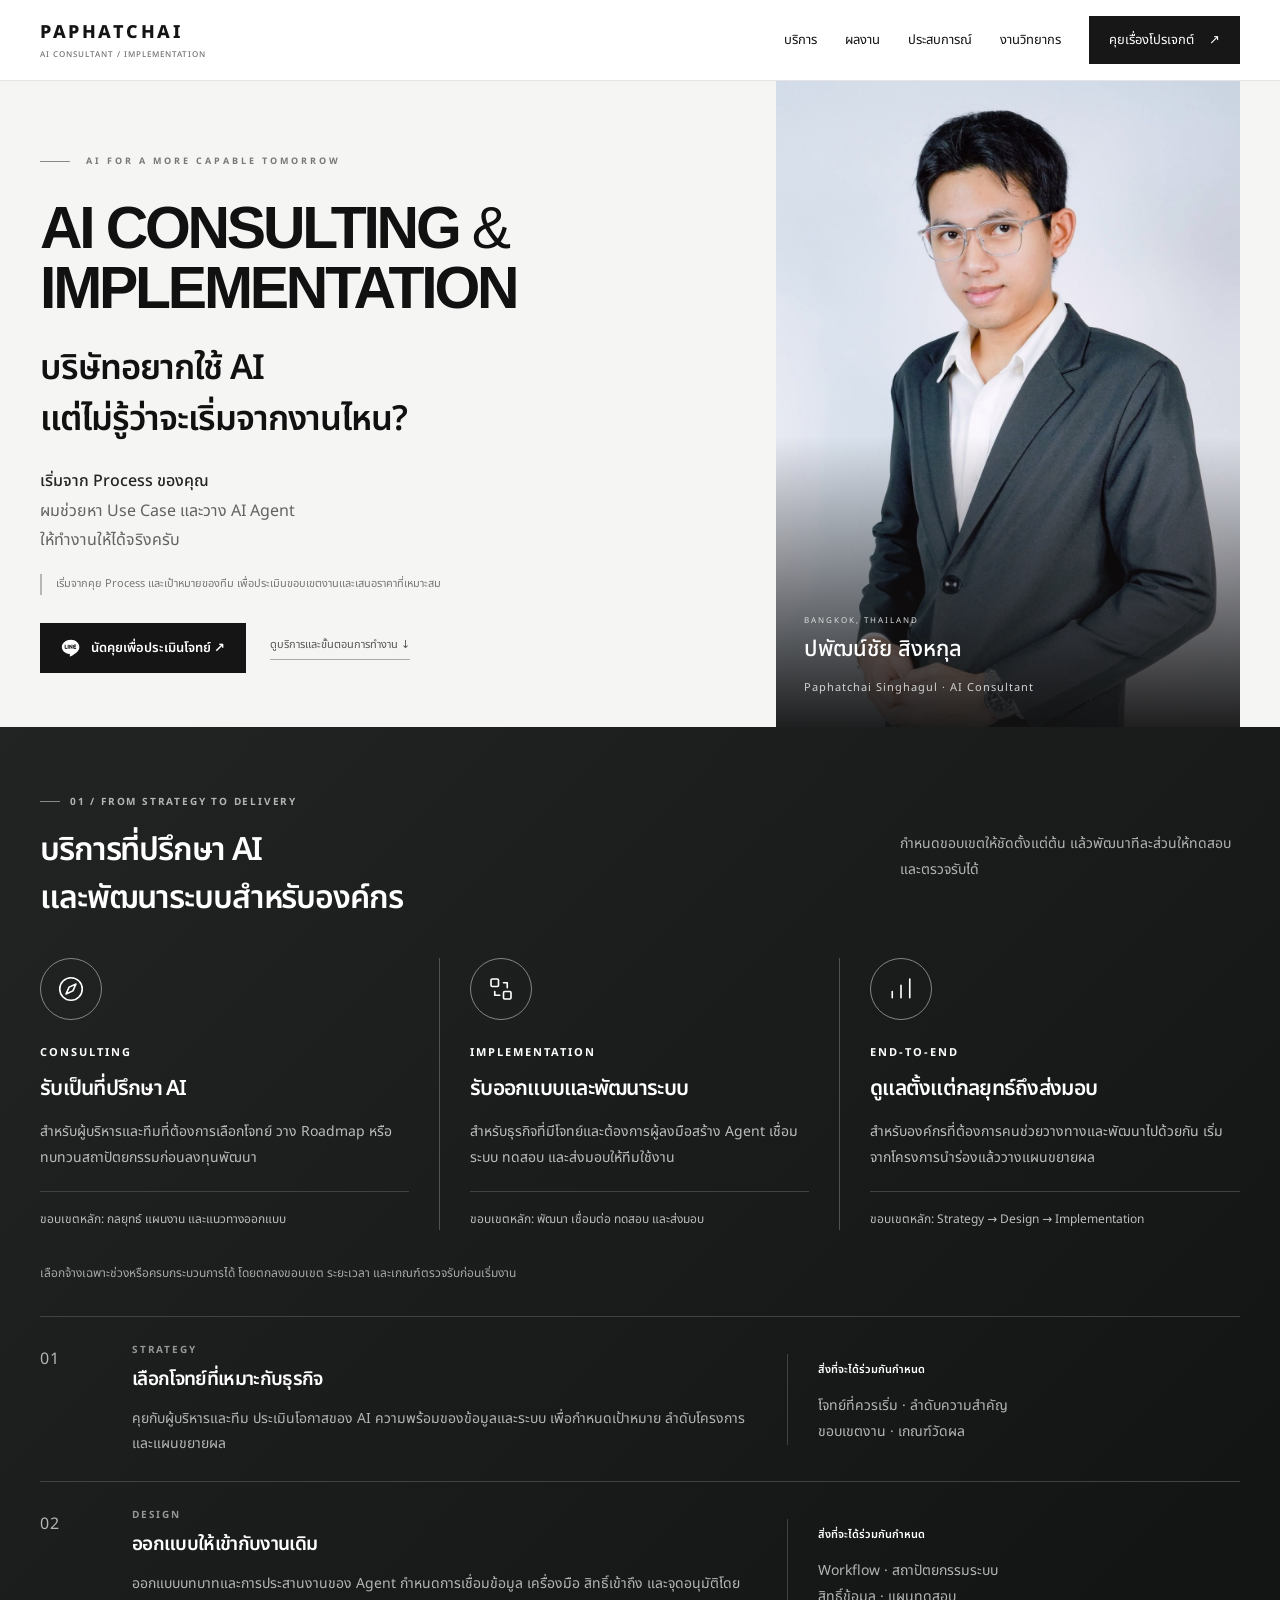
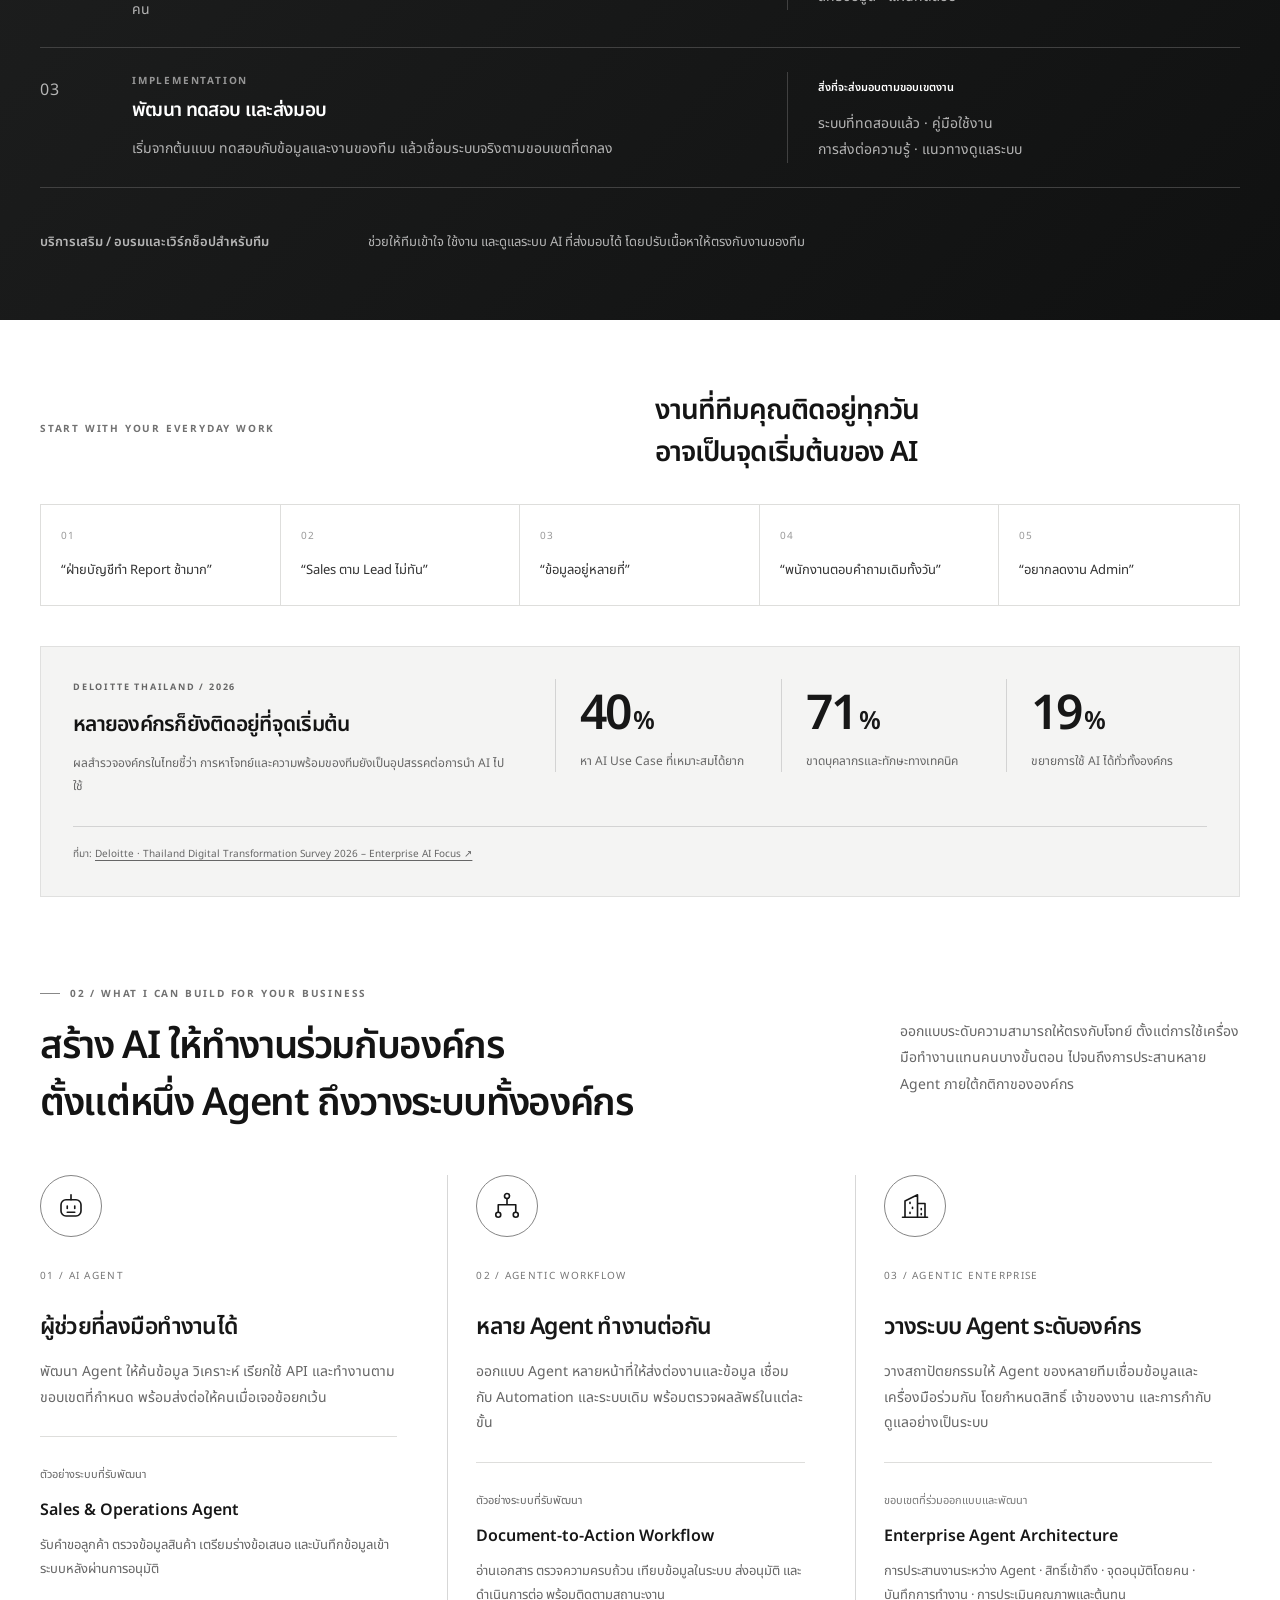
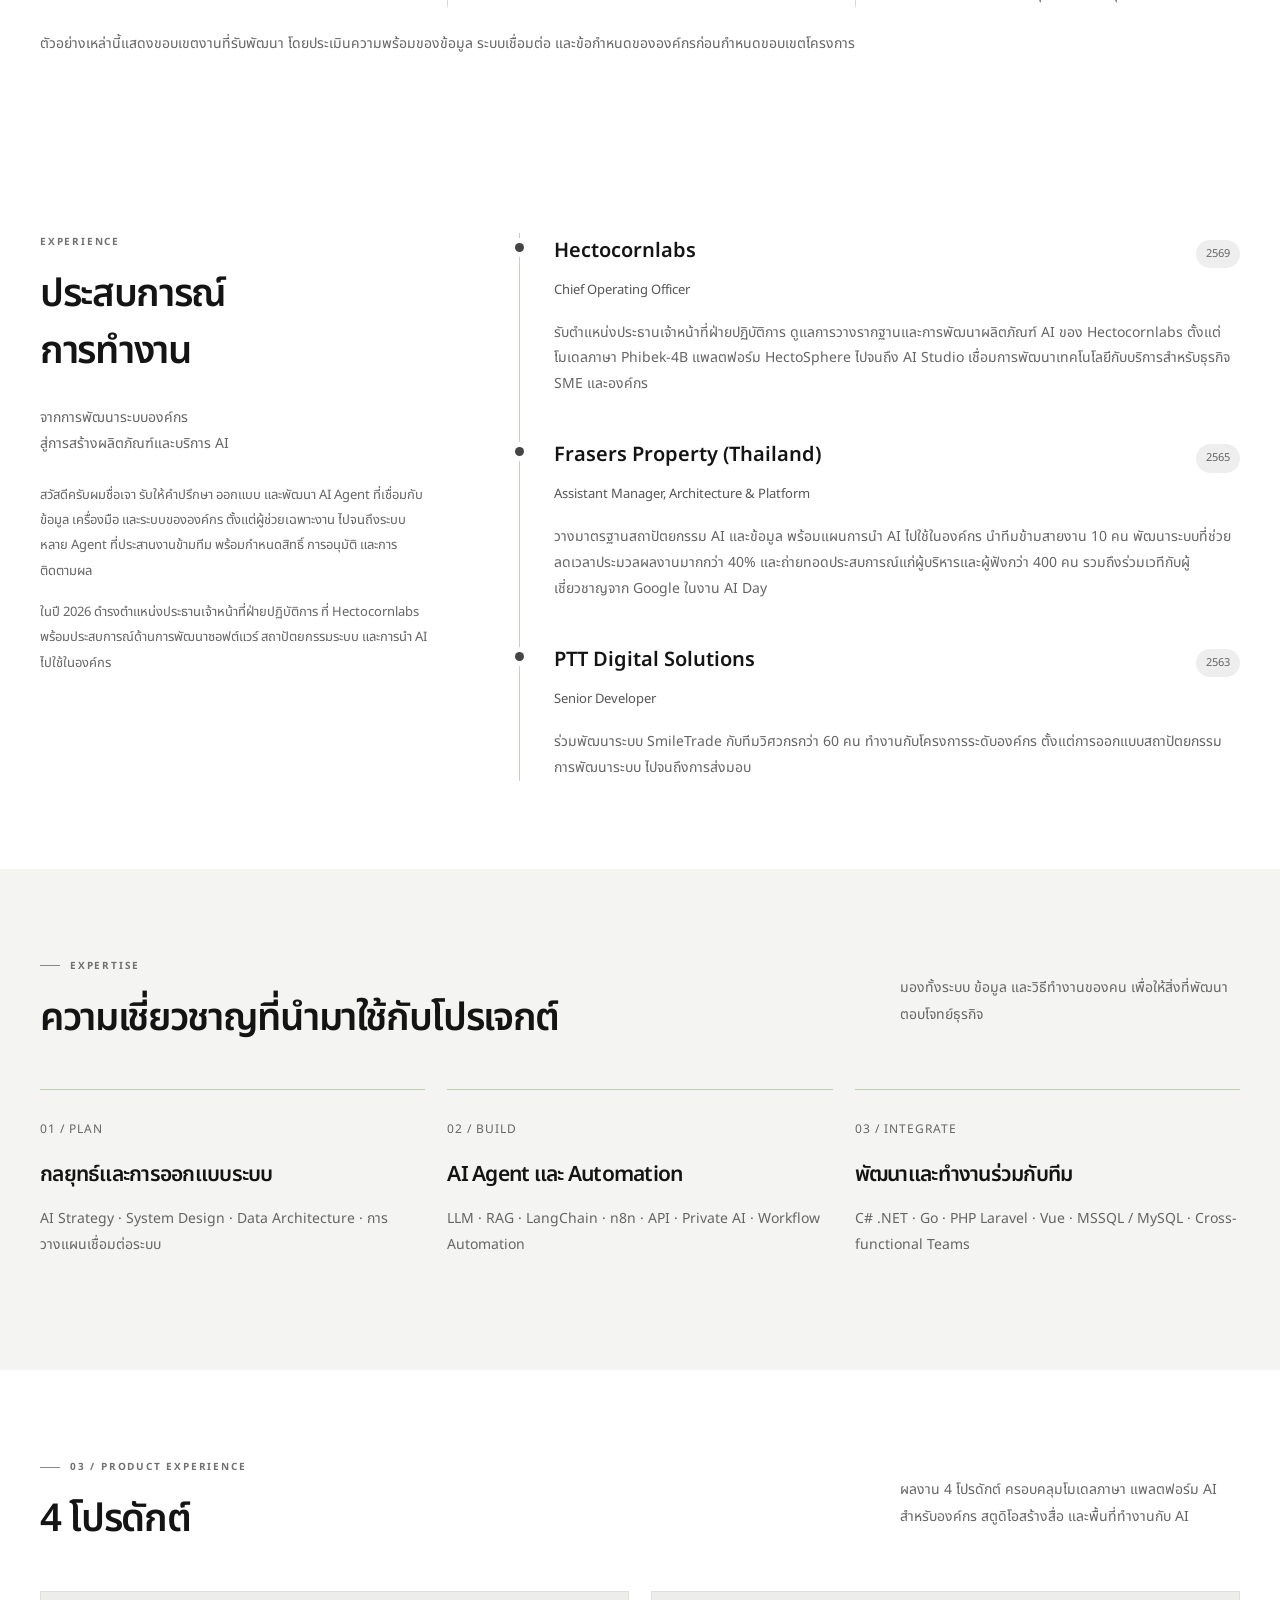
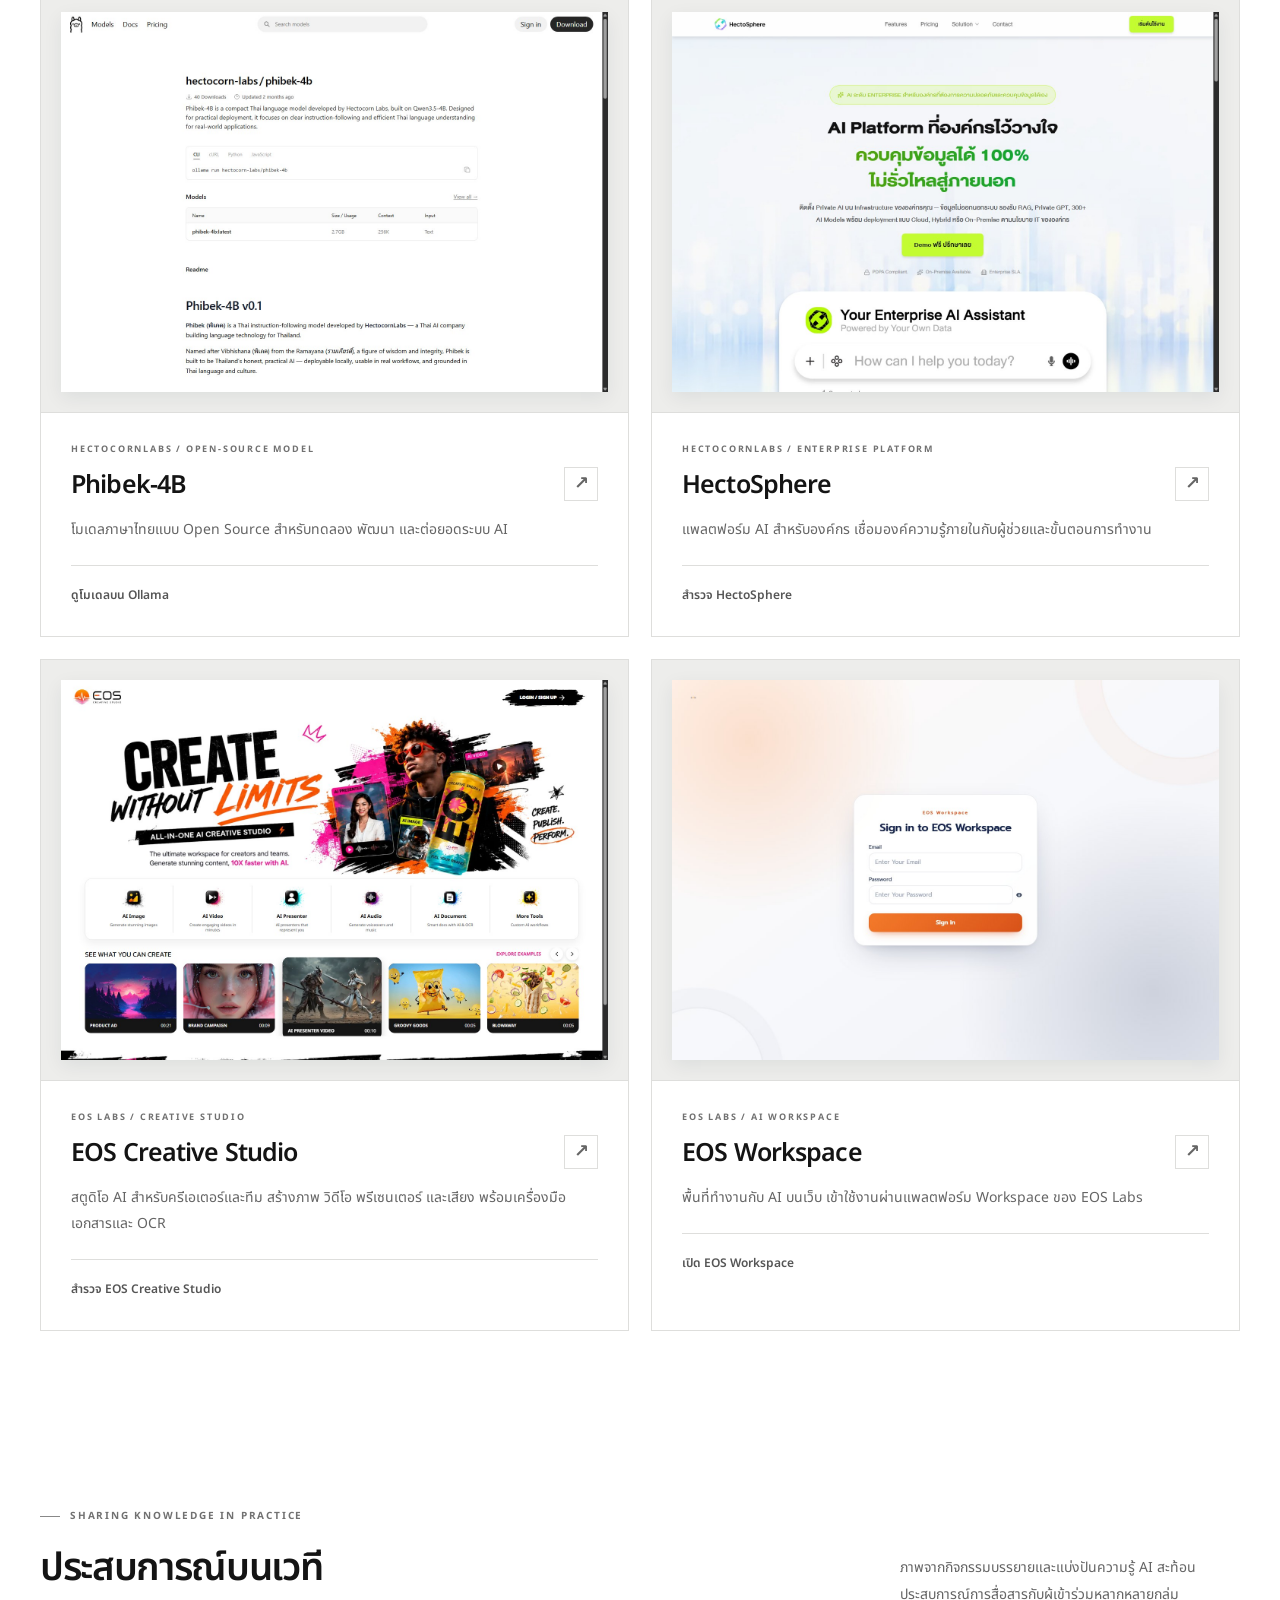
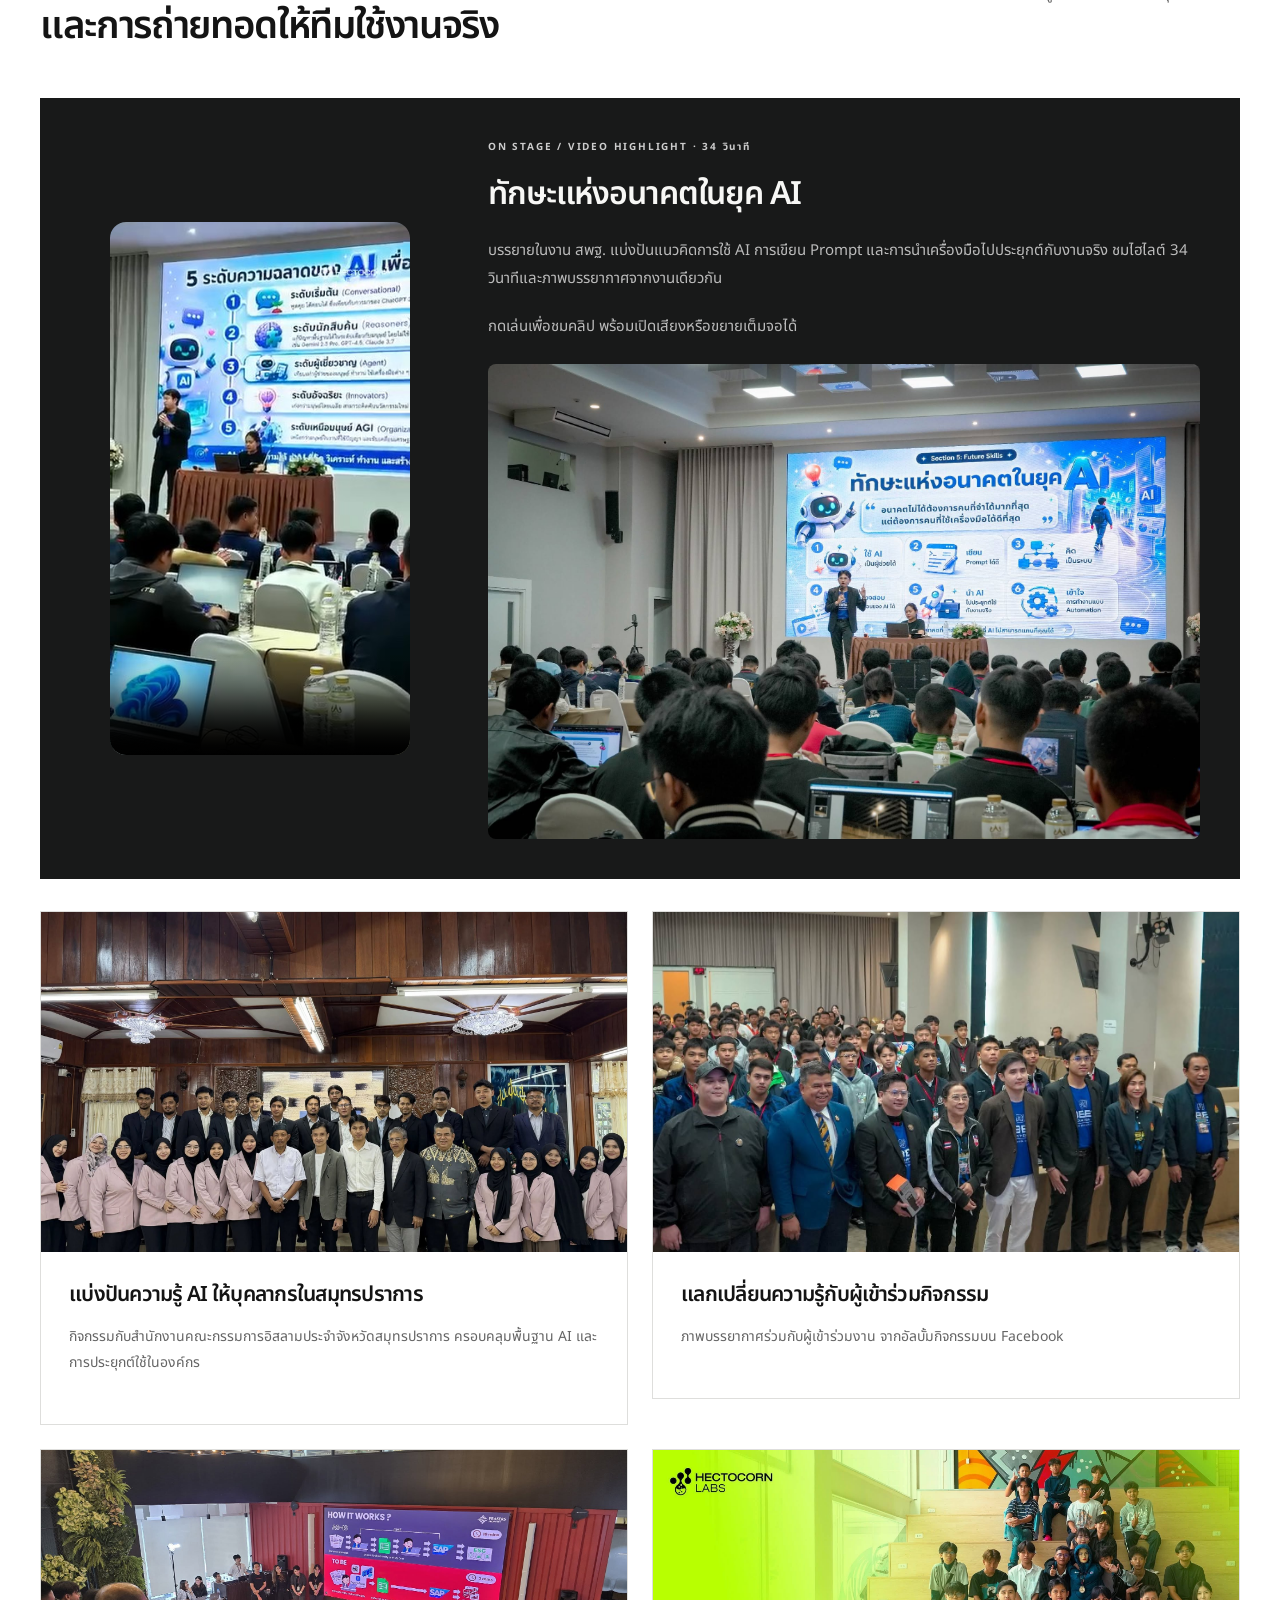
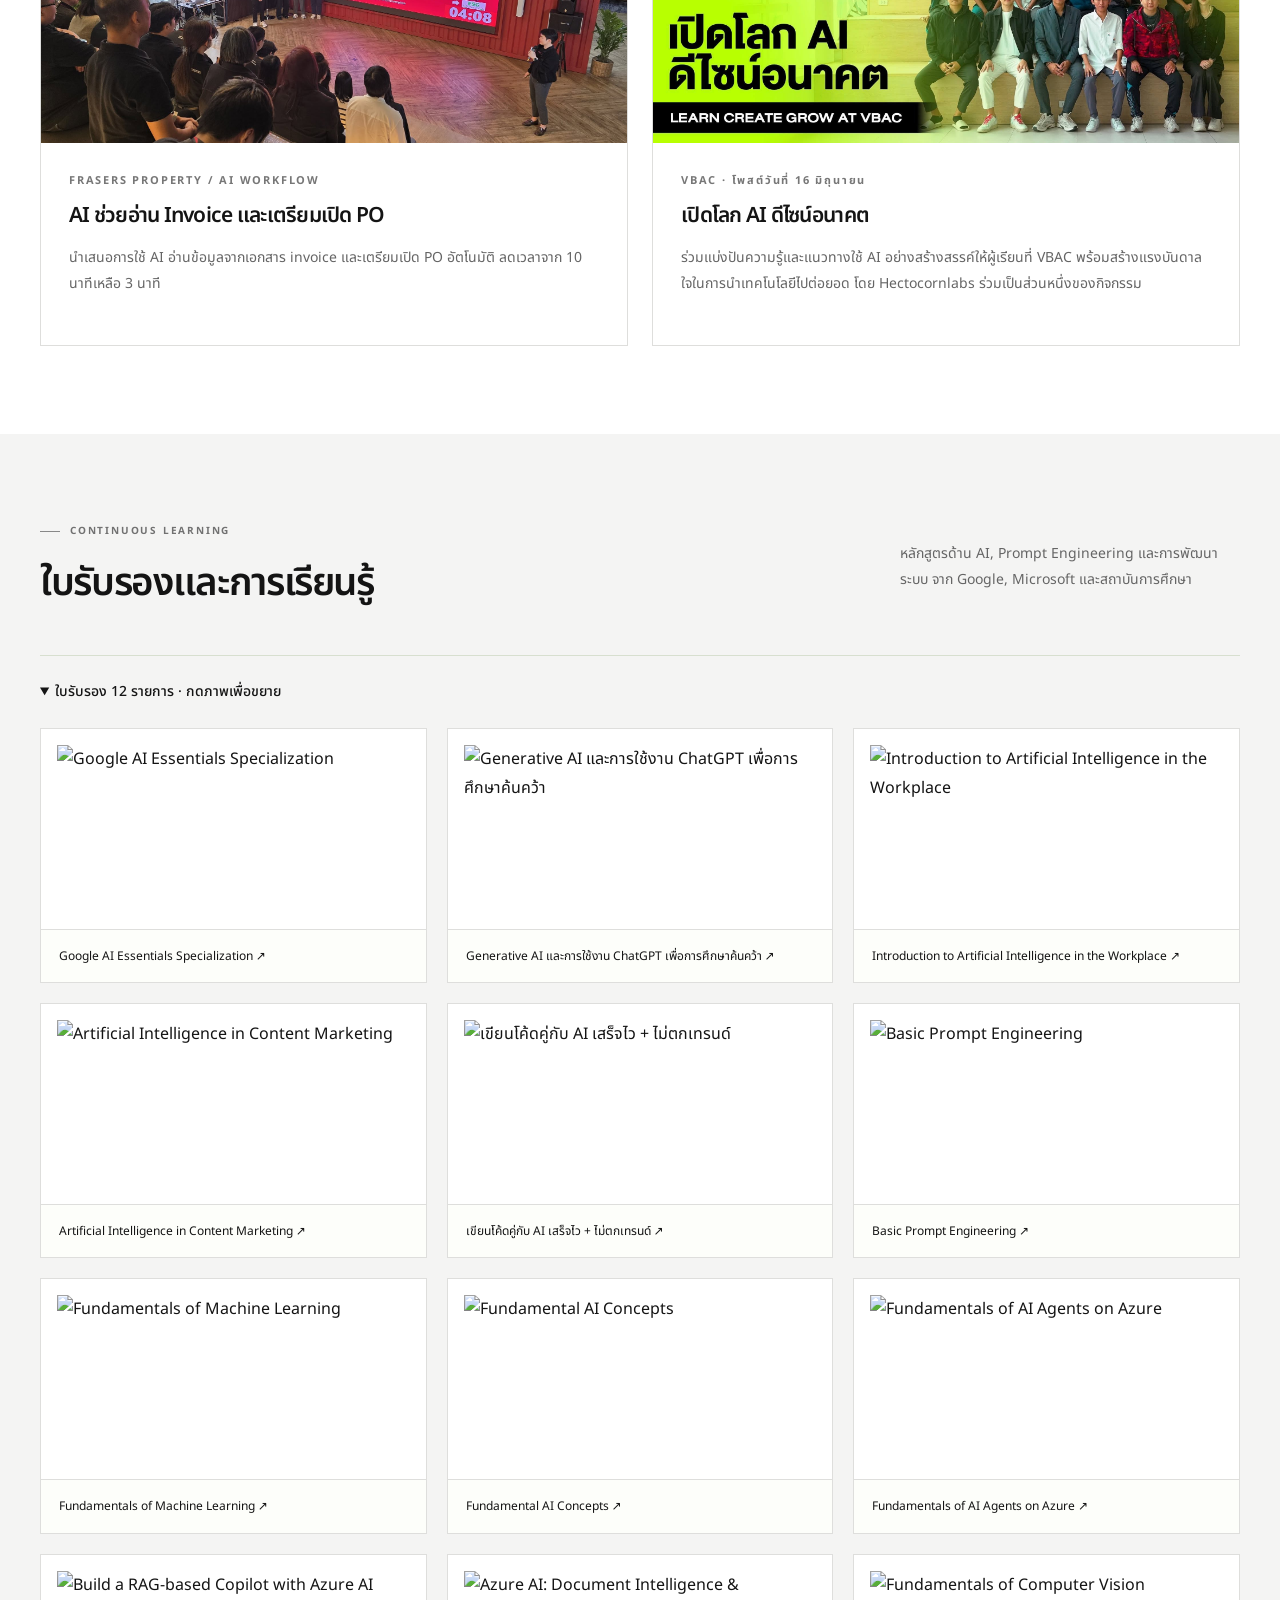
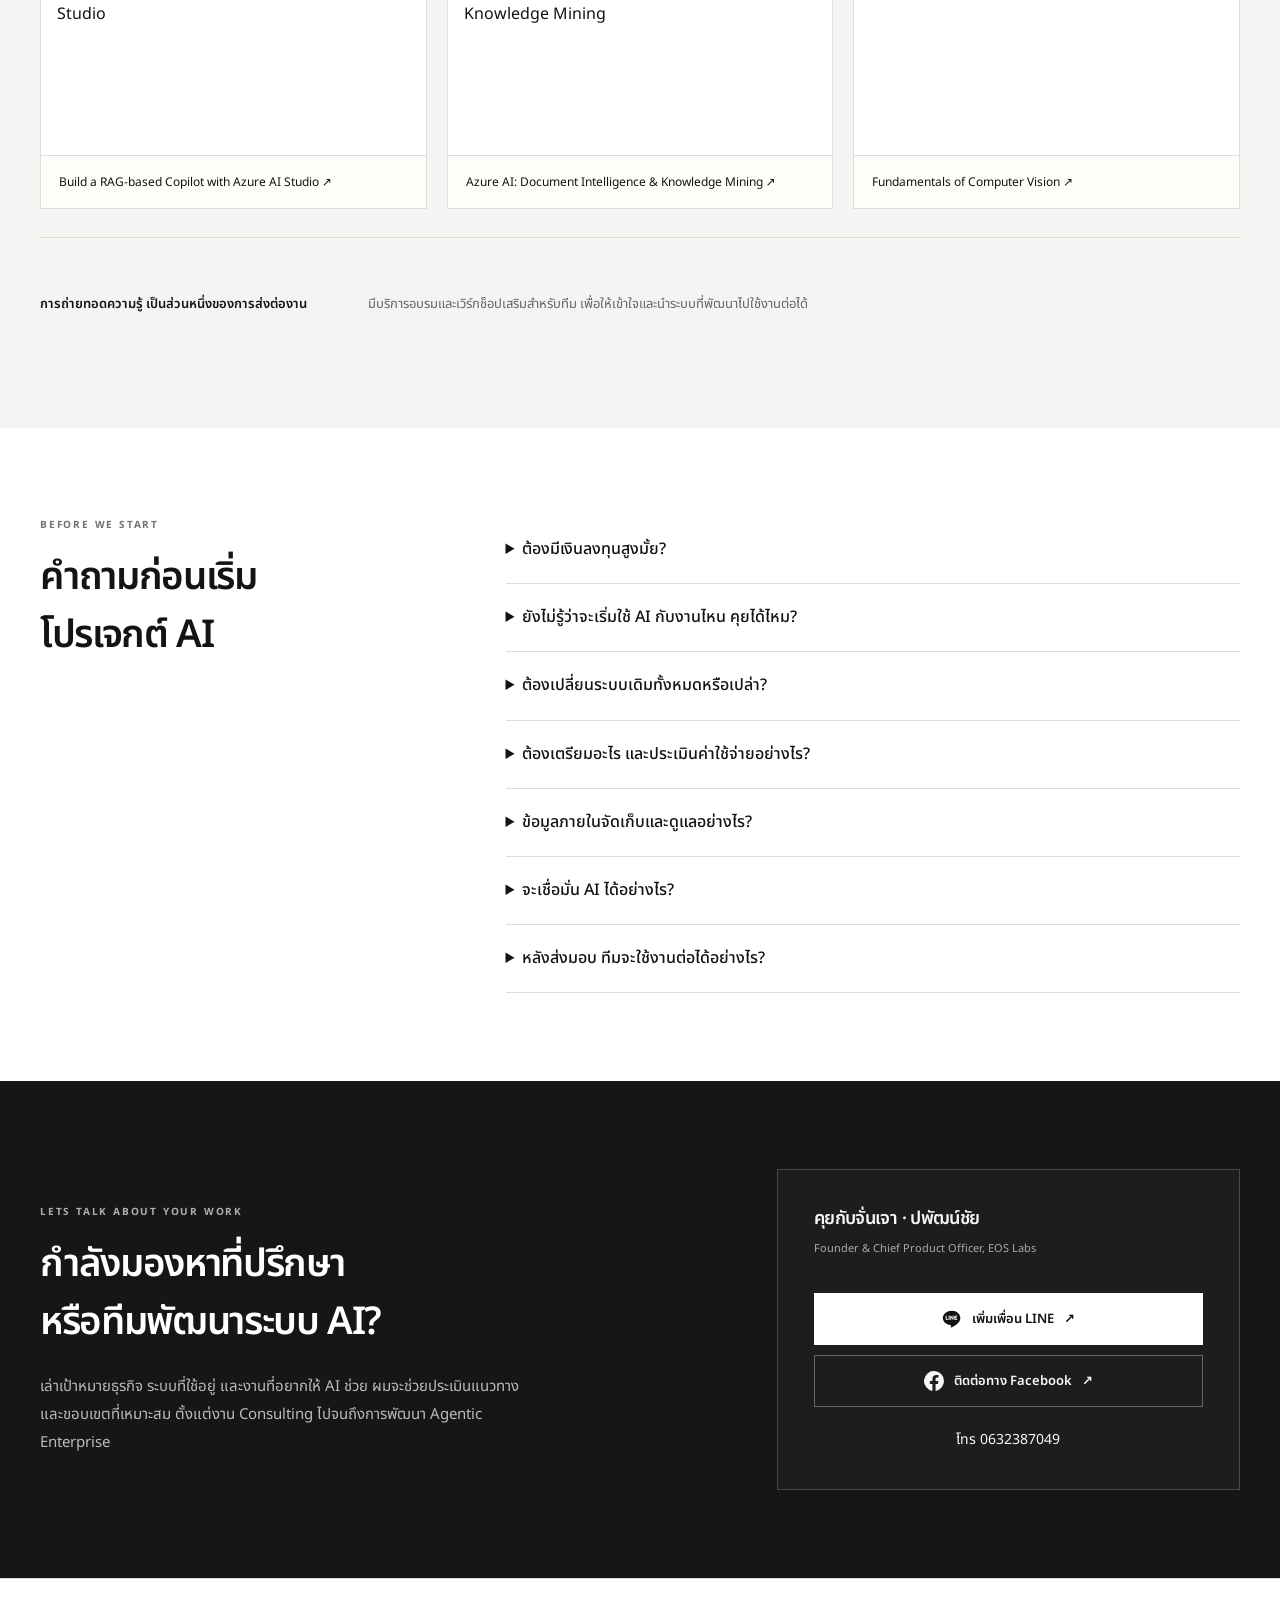
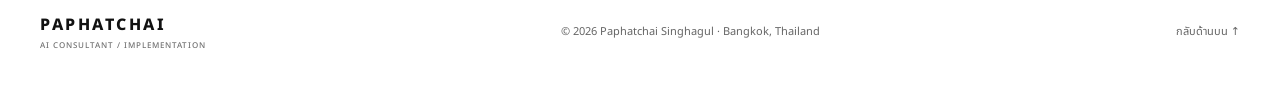
==== commit 0e522186: "Add AI training page and expand product leadership title" ====
--- a/index.html
+++ b/index.html
@@ -183,7 +183,7 @@
 <details><summary>ข้อมูลภายในจัดเก็บและดูแลอย่างไร?</summary><p>มั่นใจว่าข้อมูลทั้งหมดจะเป็นขององค์กร 100% และถูกจัดเก็บใน VPS ที่แยกขององค์กรออกจากกัน เป็นความลับ ปลอดภัยด้วย Providor ระดับโลกและมีมาตรฐานความปลอดภัยขั้นสูง สามารถให้ทางผมดูแลให้หรือจะนำไปดูแลเองก็ได้ตามความต้องการ</p></details>
 <details><summary>จะเชื่อมั่น AI ได้อย่างไร?</summary><p>ผมสามารถกำหนดขอบเขตข้อมูลและสิทธิ์เข้าถึงให้ AI ตั้งแต่ขั้นออกแบบให้ได้ จากนั้นเลือกรูปแบบติดตั้งให้เหมาะกับข้อกำหนดขององค์กร และวางการทดสอบโดยคน โดยเฉพาะงานที่มีผลกระทบร้ายแรงต้องมีคนอยู่ในขั้นตอนอนุมัติก่อนดำเนินการเสมอ</p></details>
 <details><summary>หลังส่งมอบ ทีมจะใช้งานต่อได้อย่างไร?</summary><p>ผมมีคู่มือการใช้งาน รวมถึงถ่ายทอดความรู้ และแนวทางดูแลระบบไว้ให้ในขอบเขตงานพื้นฐานอยู่แล้วครับ ส่วนการติดตามผลหรือดูแลต่อเนื่องสามารถตกลงให้เหมาะกับทีมและระบบที่พัฒนาได้ครับ</p></details>
-</div></div></section><section class="contact section" id="contact" aria-labelledby="contact-title"><div class="wrap contact-grid"><div><p class="eyebrow">LETS TALK ABOUT YOUR WORK</p><h2 id="contact-title">กำลังมองหาที่ปรึกษา<br />หรือทีมพัฒนาระบบ AI?</h2><p>เล่าเป้าหมายธุรกิจ ระบบที่ใช้อยู่ และงานที่อยากให้ AI ช่วย ผมจะช่วยประเมินแนวทางและขอบเขตที่เหมาะสม ตั้งแต่งาน Consulting ไปจนถึงการพัฒนา Agentic Enterprise</p></div><div class="contact-panel"><h3>คุยกับจั่นเจา · ปพัฒน์ชัย</h3><p>COO, Hectocornlabs</p><a class="button primary" href="https://lin.ee/7qlZJI0"><svg viewBox="0 0 24 24" aria-hidden="true"><path fill="currentColor" d="M12 2C5.9 2 1 5.9 1 10.7c0 4.3 3.9 7.9 9.1 8.6.4.1.8.3.7.8l-.3 1.6c-.1.5.2.7.6.5 3.4-1.5 7.1-4 9-6.3 1.3-1.5 1.9-3.2 1.9-5.2C22 5.9 17.6 2 12 2Z"/><path class="icon-cutout" fill="none" stroke-width="1.15" stroke-linecap="round" stroke-linejoin="round" d="M5 8.5v4h2M8.6 8.5v4M10.5 12.5v-4l2.7 4v-4M17.7 8.5h-2.4v4h2.4m-2.4-2h2"/></svg> เพิ่มเพื่อน LINE <span aria-hidden="true">↗</span></a><a class="button secondary" href="https://www.facebook.com/Mr.paphatchai"><svg viewBox="0 0 24 24" aria-hidden="true"><path fill="currentColor" d="M24 12a12 12 0 1 0-13.875 11.854v-8.385H7.078V12h3.047V9.356c0-3.007 1.792-4.669 4.533-4.669 1.312 0 2.686.234 2.686.234v2.953h-1.513c-1.491 0-1.956.925-1.956 1.874V12h3.328l-.532 3.469h-2.796v8.385A12.003 12.003 0 0 0 24 12Z"/></svg> ติดต่อทาง Facebook <span aria-hidden="true">↗</span></a><a class="phone" href="tel:0632387049">โทร 0632387049</a></div></div></section>
+</div></div></section><section class="contact section" id="contact" aria-labelledby="contact-title"><div class="wrap contact-grid"><div><p class="eyebrow">LETS TALK ABOUT YOUR WORK</p><h2 id="contact-title">กำลังมองหาที่ปรึกษา<br />หรือทีมพัฒนาระบบ AI?</h2><p>เล่าเป้าหมายธุรกิจ ระบบที่ใช้อยู่ และงานที่อยากให้ AI ช่วย ผมจะช่วยประเมินแนวทางและขอบเขตที่เหมาะสม ตั้งแต่งาน Consulting ไปจนถึงการพัฒนา Agentic Enterprise</p></div><div class="contact-panel"><h3>คุยกับจั่นเจา · ปพัฒน์ชัย</h3><p>Founder &amp; Chief Product Officer, EOS Labs</p><a class="button primary" href="https://lin.ee/7qlZJI0"><svg viewBox="0 0 24 24" aria-hidden="true"><path fill="currentColor" d="M12 2C5.9 2 1 5.9 1 10.7c0 4.3 3.9 7.9 9.1 8.6.4.1.8.3.7.8l-.3 1.6c-.1.5.2.7.6.5 3.4-1.5 7.1-4 9-6.3 1.3-1.5 1.9-3.2 1.9-5.2C22 5.9 17.6 2 12 2Z"/><path class="icon-cutout" fill="none" stroke-width="1.15" stroke-linecap="round" stroke-linejoin="round" d="M5 8.5v4h2M8.6 8.5v4M10.5 12.5v-4l2.7 4v-4M17.7 8.5h-2.4v4h2.4m-2.4-2h2"/></svg> เพิ่มเพื่อน LINE <span aria-hidden="true">↗</span></a><a class="button secondary" href="https://www.facebook.com/Mr.paphatchai"><svg viewBox="0 0 24 24" aria-hidden="true"><path fill="currentColor" d="M24 12a12 12 0 1 0-13.875 11.854v-8.385H7.078V12h3.047V9.356c0-3.007 1.792-4.669 4.533-4.669 1.312 0 2.686.234 2.686.234v2.953h-1.513c-1.491 0-1.956.925-1.956 1.874V12h3.328l-.532 3.469h-2.796v8.385A12.003 12.003 0 0 0 24 12Z"/></svg> ติดต่อทาง Facebook <span aria-hidden="true">↗</span></a><a class="phone" href="tel:0632387049">โทร 0632387049</a></div></div></section>
 </main><footer class="footer"><div class="wrap footer-inner"><a class="wordmark" href="#top">PAPHATCHAI<span>AI CONSULTANT / IMPLEMENTATION</span></a><p>© 2026 Paphatchai Singhagul · Bangkok, Thailand</p><a href="#top">กลับด้านบน ↑</a></div></footer><dialog id="certificate-viewer" class="certificate-viewer" aria-labelledby="certificate-title">
 <div class="viewer-toolbar">
 <h2 id="certificate-title">ใบรับรอง</h2>
